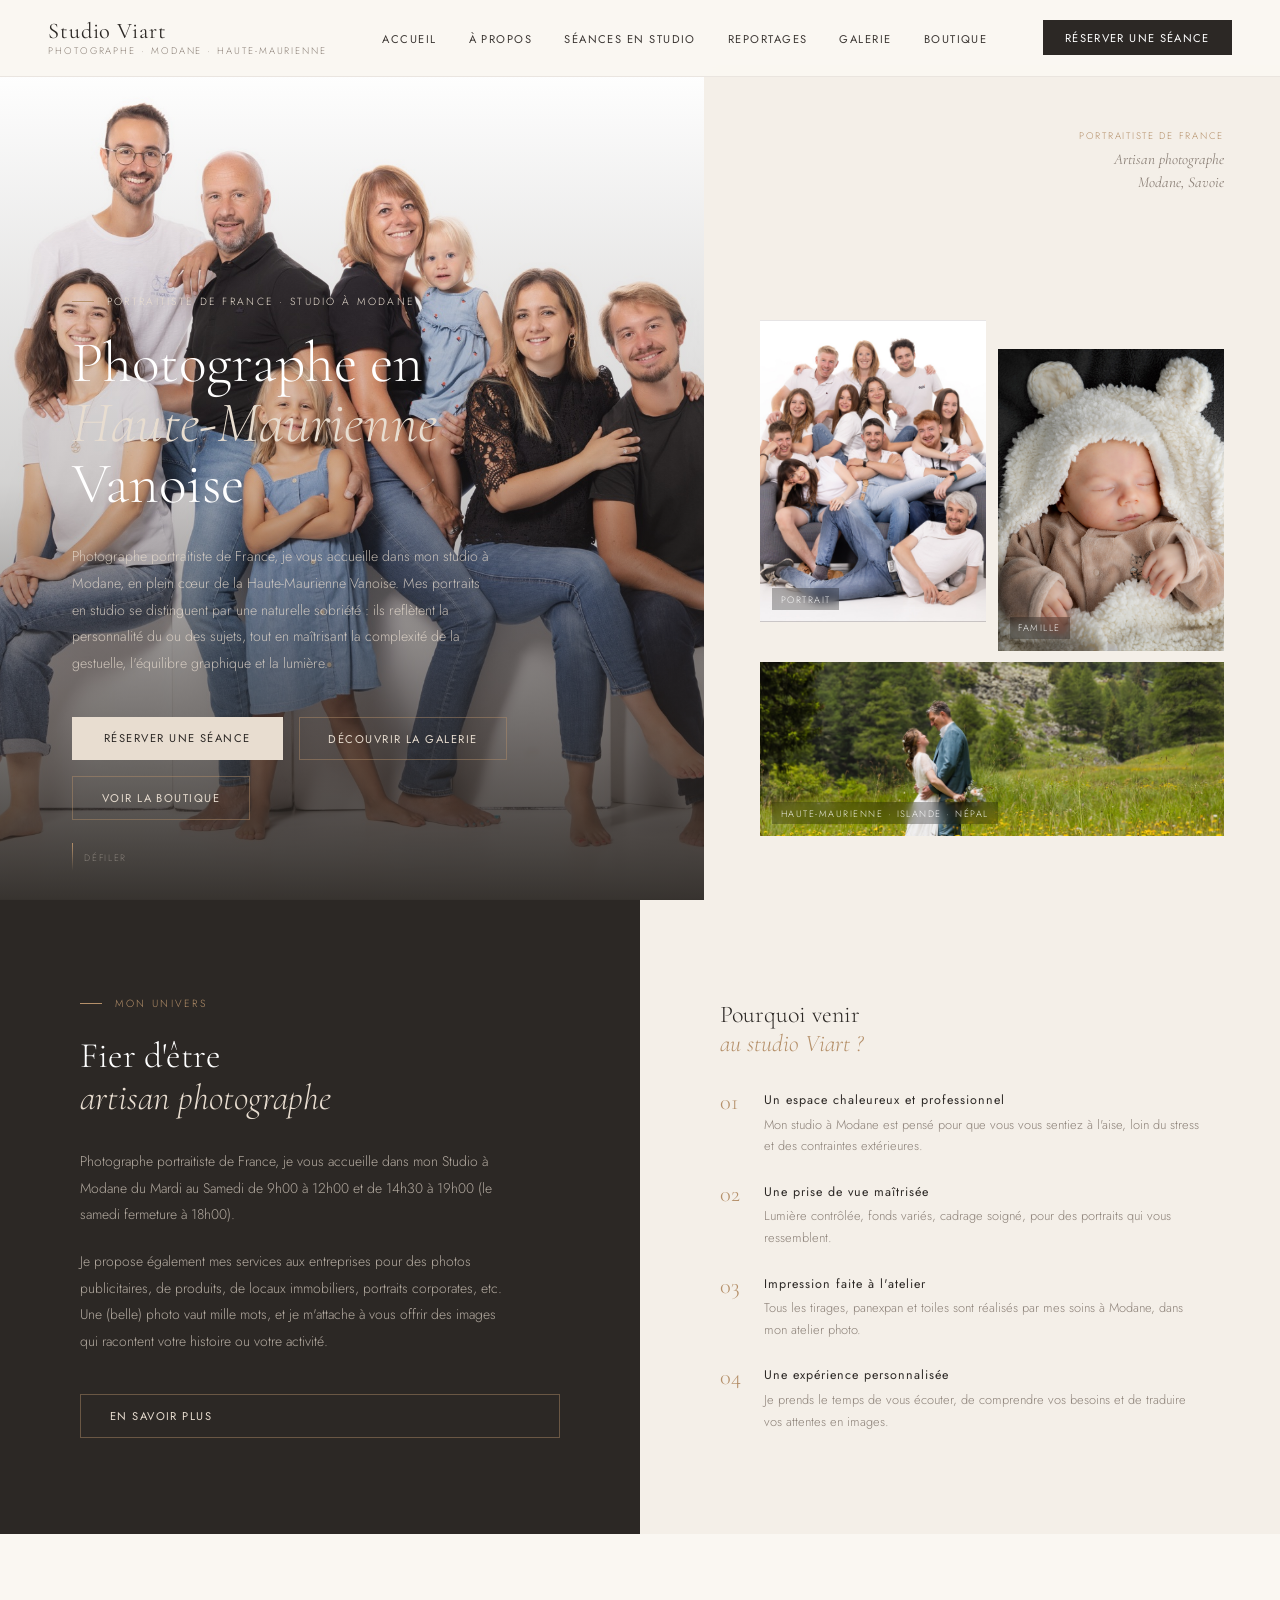
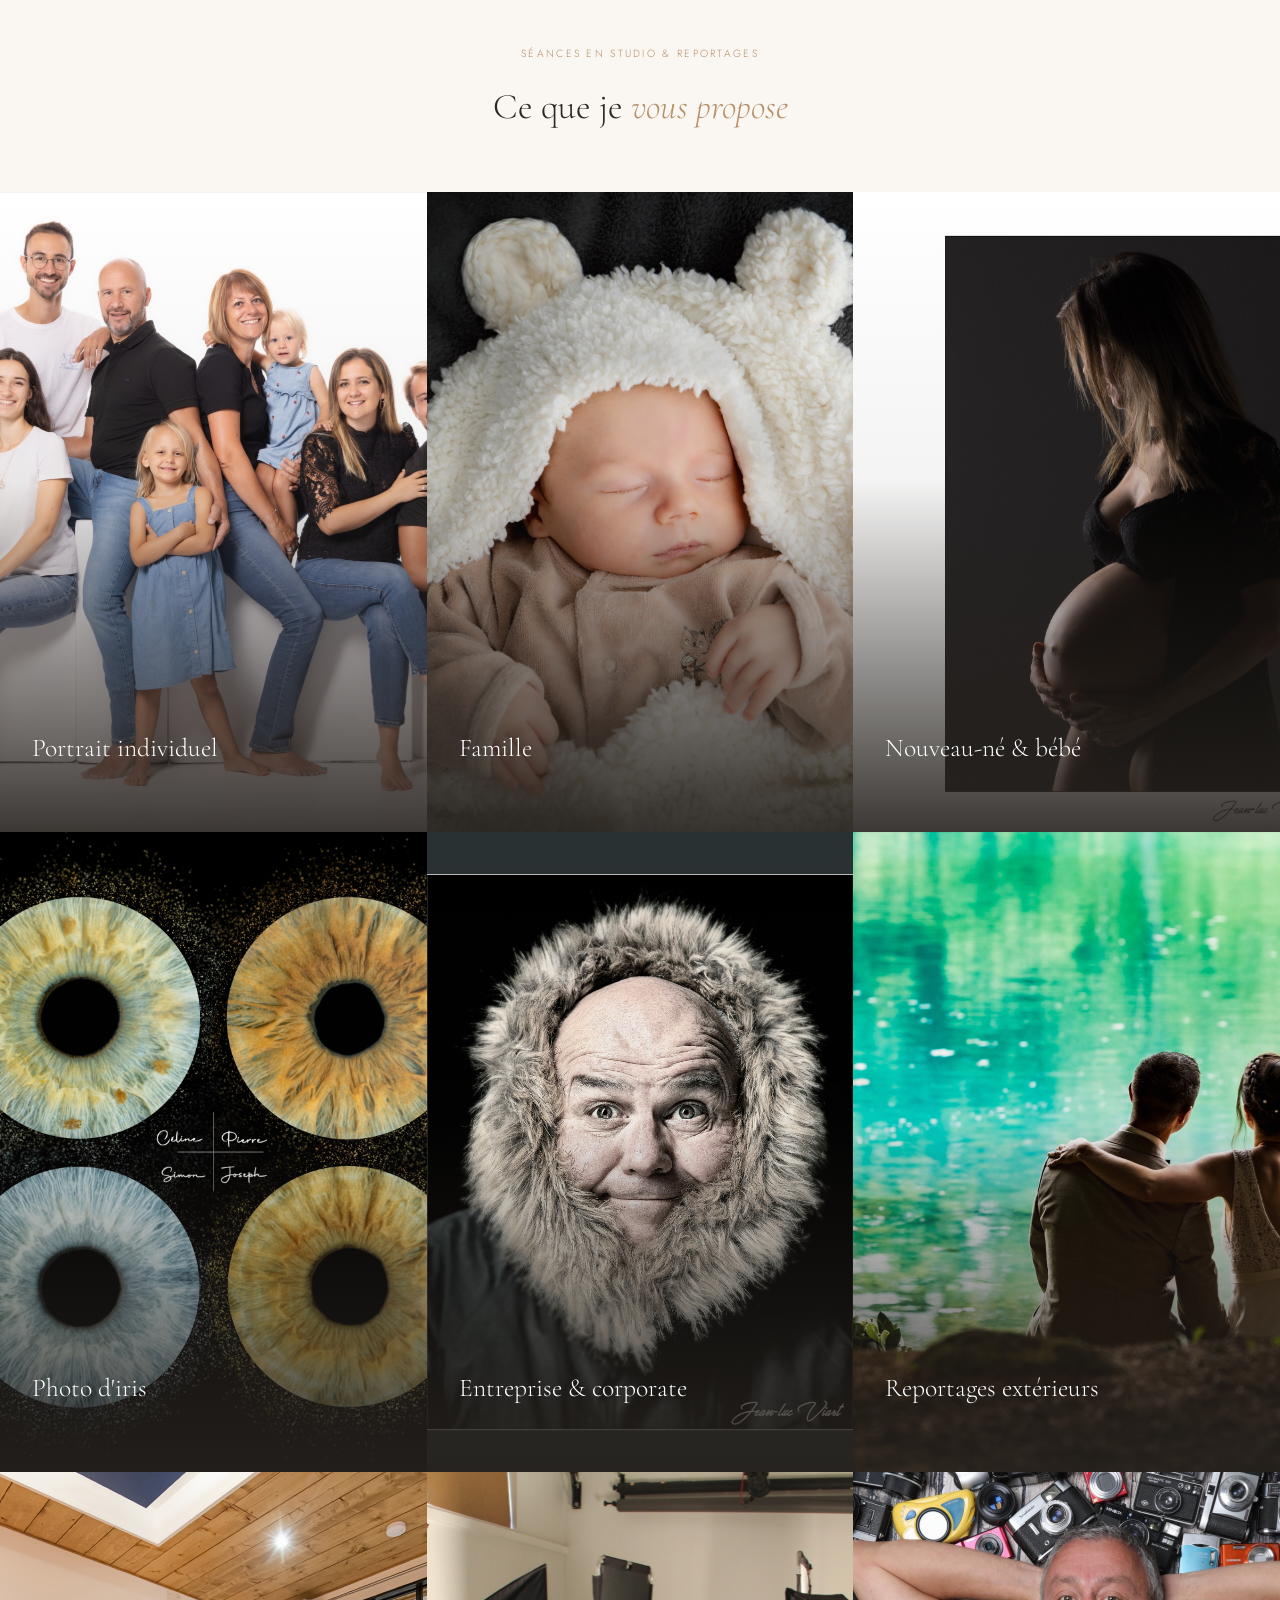
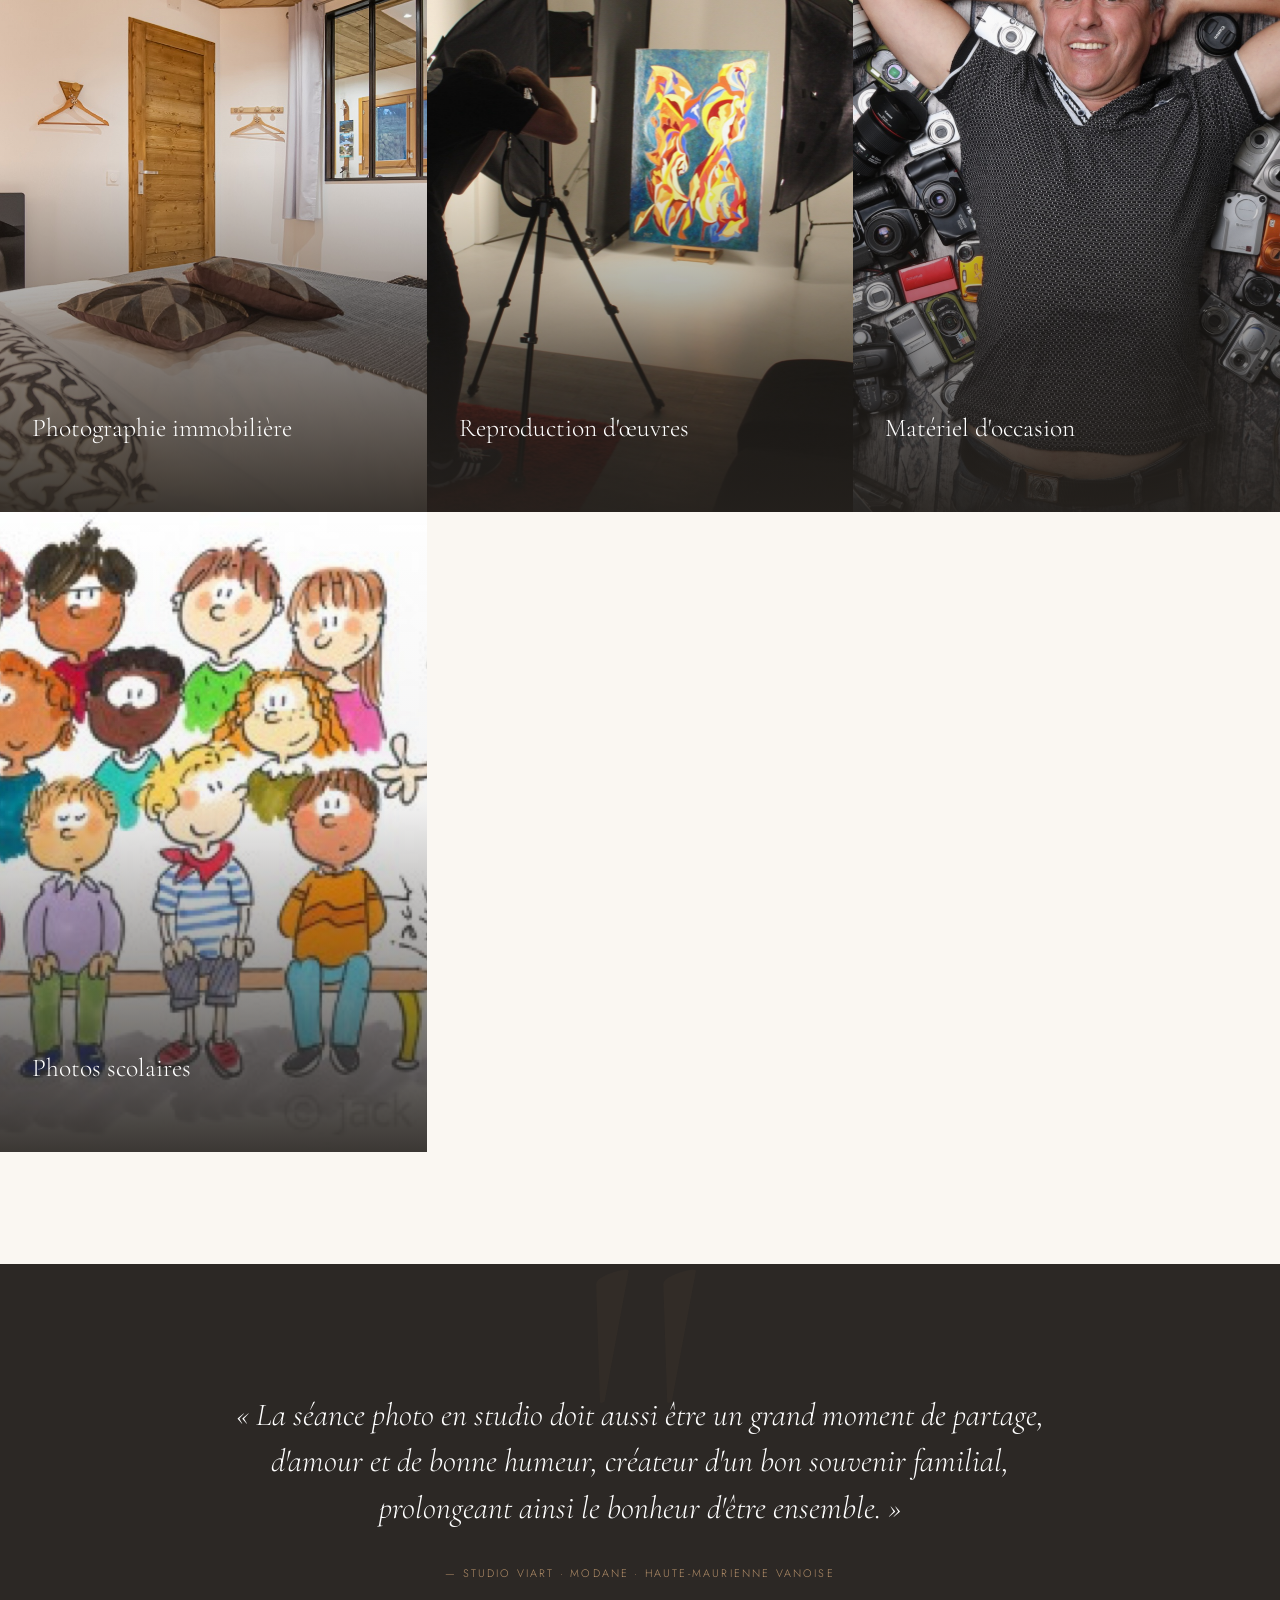
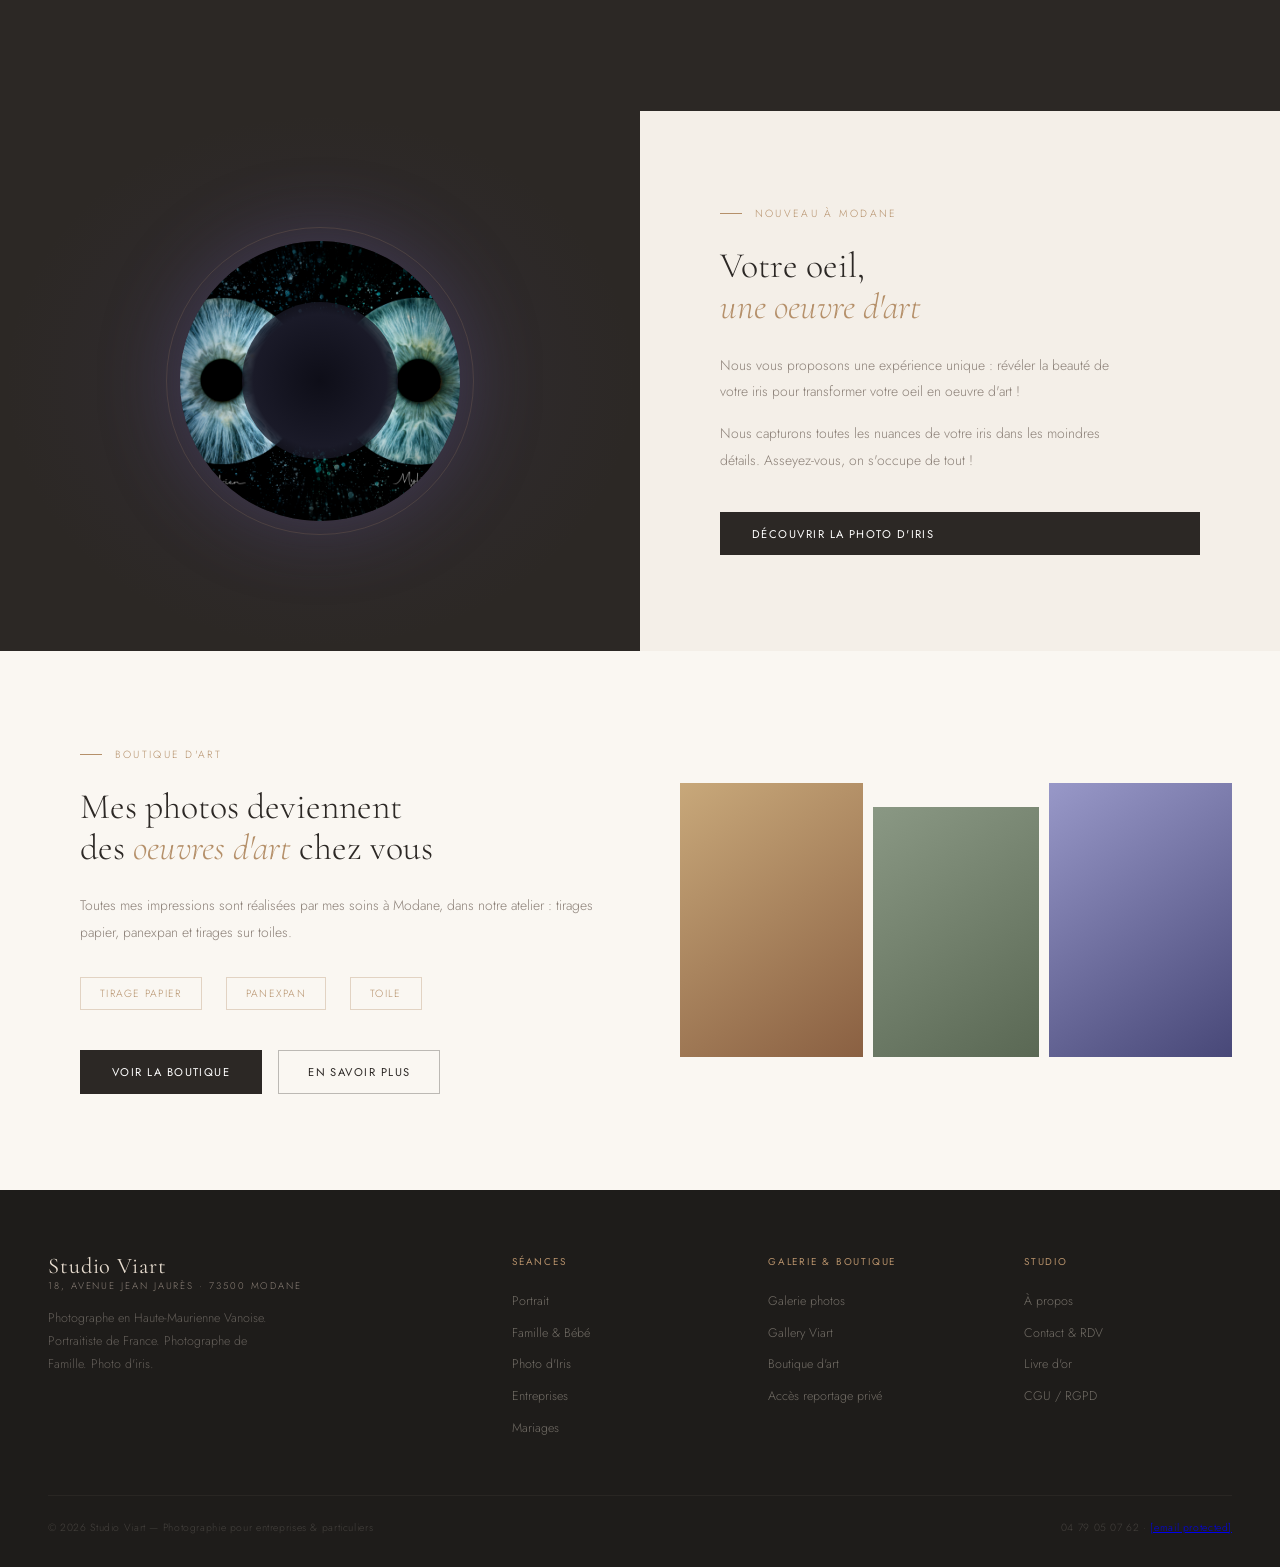
==== index.html @ 649b5f98 "remove files" ====
<!DOCTYPE html>
<html lang="fr">
<head>
<meta charset="UTF-8">
<meta name="viewport" content="width=device-width, initial-scale=1.0">
<title>Studio Viart — Photographe Portraitiste · Modane</title>
<link rel="preconnect" href="https://fonts.googleapis.com">
<link href="https://fonts.googleapis.com/css2?family=Cormorant+Garamond:ital,wght@0,300;0,400;0,500;1,300;1,400&family=Jost:wght@300;400;500&display=swap" rel="stylesheet">
<style>
*, *::before, *::after { box-sizing: border-box; margin: 0; padding: 0; }

:root {
  --sand: #E8DDD0;
  --sand-light: #F4EFE8;
  --charcoal: #2C2825;
  --charcoal-soft: #3D3835;
  --stone: #8C8178;
  --cream: #FAF7F2;
  --accent: #B5906A;
  --accent-dark: #9A7855;
  --white: #FFFFFF;
  --serif: 'Cormorant Garamond', Georgia, serif;
  --sans: 'Jost', sans-serif;
}

html { scroll-behavior: smooth; }
body { font-family: var(--sans); background: var(--cream); color: var(--charcoal); overflow-x: hidden; }

/* ─── NAV ─── */
nav {
  position: fixed; top: 0; left: 0; right: 0; z-index: 200;
  display: flex; align-items: center; justify-content: space-between;
  padding: 1.2rem 3rem;
  background: rgba(250,247,242,0.95);
  backdrop-filter: blur(12px);
  border-bottom: 1px solid rgba(140,129,120,0.15);
  transition: box-shadow .3s;
}
.nav-logo {
  font-family: var(--serif); font-size: 1.4rem; font-weight: 400;
  letter-spacing: 0.04em; color: var(--charcoal); text-decoration: none; line-height: 1.1;
}
.nav-logo span {
  display: block; font-size: 0.6rem; font-family: var(--sans); font-weight: 300;
  letter-spacing: 0.2em; text-transform: uppercase; color: var(--stone); margin-top: 2px;
}
.nav-links { display: flex; gap: 2rem; list-style: none; }
.nav-links a {
  font-size: 0.7rem; font-weight: 400; letter-spacing: 0.13em; text-transform: uppercase;
  color: var(--charcoal-soft); text-decoration: none; position: relative; padding-bottom: 2px; transition: color .25s;
}
.nav-links a::after { content: ''; position: absolute; bottom: 0; left: 0; width: 0; height: 1px; background: var(--accent); transition: width .3s; }
.nav-links a:hover { color: var(--accent); }
.nav-links a:hover::after { width: 100%; }
.nav-links a.active { color: var(--accent); }
.nav-links a.active::after { width: 100%; }
.nav-cta {
  font-size: 0.7rem; font-weight: 400; letter-spacing: 0.12em; text-transform: uppercase;
  color: var(--white); background: var(--charcoal); border: none; padding: 0.6rem 1.4rem;
  text-decoration: none; transition: background .25s; cursor: pointer;
}
.nav-cta:hover { background: var(--accent-dark); }

/* ─── PAGE SYSTEM ─── */
.page { display: none; padding-top: 65px; min-height: 100vh; }
.page.active { display: block; }

/* ─── SHARED ATOMS ─── */
.eyebrow {
  font-size: 0.65rem; font-weight: 300; letter-spacing: 0.22em; text-transform: uppercase;
  color: var(--accent); display: flex; align-items: center; gap: 0.8rem; margin-bottom: 1.5rem;
}
.eyebrow::before { content: ''; display: inline-block; width: 22px; height: 1px; background: var(--accent); }
.eyebrow.center { justify-content: center; }
.eyebrow.center::before { display: none; }

.btn-sand {
  display: inline-block; font-size: 0.7rem; font-weight: 400; letter-spacing: 0.13em; text-transform: uppercase;
  color: var(--charcoal); background: var(--sand); text-decoration: none; padding: 0.85rem 2rem; transition: background .3s; cursor: pointer; border: none;
}
.btn-sand:hover { background: #d4c8b8; }
.btn-dark {
  display: inline-block; font-size: 0.7rem; font-weight: 400; letter-spacing: 0.13em; text-transform: uppercase;
  color: var(--white); background: var(--charcoal); text-decoration: none; padding: 0.85rem 2rem; transition: background .3s; cursor: pointer; border: none;
}
.btn-dark:hover { background: var(--accent-dark); }
.btn-outline {
  display: inline-block; font-size: 0.7rem; font-weight: 400; letter-spacing: 0.13em; text-transform: uppercase;
  color: var(--charcoal); border: 1px solid rgba(44,40,37,0.3); text-decoration: none; padding: 0.8rem 1.8rem; transition: all .3s; cursor: pointer; background: none;
}
.btn-outline:hover { background: var(--charcoal); color: var(--white); border-color: var(--charcoal); }
.btn-outline.light { color: var(--sand); border-color: rgba(181,144,106,0.45); }
.btn-outline.light:hover { background: var(--accent); color: var(--white); border-color: var(--accent); }

/* ─── ANIMATIONS ─── */
@keyframes fadeInUp { from { opacity: 0; transform: translateY(20px); } to { opacity: 1; transform: translateY(0); } }
@keyframes scrollPulse { 0%, 100% { opacity: 0.4; } 50% { opacity: 1; } }

/* ════════════════════════════════
   PAGE ACCUEIL
════════════════════════════════ */

/* Hero */
.hero {
  display: grid; grid-template-columns: 55% 45%;
  min-height: calc(100vh - 65px);
}
.hero-left {
  position: relative; overflow: hidden;
  background: var(--charcoal);
  display: flex; flex-direction: column; justify-content: flex-end; padding: 5rem 4.5rem;
}
.hero-bg {
  position: absolute; inset: 0;
  background: url('images/SITE INTERNET MATHIEU/Portraits/IMG_0021.jpg') center/cover no-repeat;
}
.hero-bg::after {
  content: ''; position: absolute; inset: 0;
  background: linear-gradient(to top, rgba(38,34,30,0.92) 0%, rgba(38,34,30,0.2) 50%, transparent 100%);
}
.hero-text { position: relative; z-index: 2; animation: fadeInUp .9s ease both; }
.hero-text .eyebrow { color: var(--sand); }
.hero-text .eyebrow::before { background: var(--accent); }
.hero-h1 {
  font-family: var(--serif); font-size: clamp(3rem, 4.5vw, 5.2rem);
  font-weight: 300; line-height: 1.05; color: var(--white); margin-bottom: 1.8rem;
  animation: fadeInUp .9s .12s ease both;
}
.hero-h1 em { font-style: italic; color: var(--sand); }
.hero-intro {
  font-size: 0.88rem; font-weight: 300; line-height: 1.9;
  color: rgba(232,221,208,0.78); max-width: 420px; margin-bottom: 2.5rem;
  animation: fadeInUp .9s .24s ease both;
}
.hero-ctas { display: flex; gap: 1rem; flex-wrap: wrap; animation: fadeInUp .9s .36s ease both; }

.hero-right {
  background: var(--sand-light);
  display: flex; flex-direction: column; padding: 4rem 3.5rem;
}
.hero-badge { align-self: flex-end; text-align: right; }
.hero-badge strong {
  display: block; font-family: var(--sans); font-size: 0.6rem; font-weight: 300;
  letter-spacing: 0.18em; text-transform: uppercase; color: var(--accent); margin-bottom: 4px;
}
.hero-badge span { font-family: var(--serif); font-style: italic; font-size: 0.95rem; color: var(--stone); }

.hero-grid { display: grid; grid-template-columns: 1fr 1fr; gap: 0.7rem; margin-top: auto; padding-top: 2.5rem; }
.hero-card {
  aspect-ratio: 3/4; position: relative; overflow: hidden;
  display: flex; align-items: flex-end; padding: 0.75rem;
}
.hero-card:nth-child(3) { grid-column: span 2; aspect-ratio: 16/6; }
.hero-card:nth-child(2) { margin-top: 1.8rem; }
.hc1 { background: url('images/SITE INTERNET MATHIEU/Portraits/IMG_0038.psd30x40.jpg') center/cover no-repeat; }
.hc2 { background: url('images/SITE INTERNET MATHIEU/Future Maman & Bébé/IMG_1431.jpg') center/cover no-repeat; }
.hc3 { background: url('images/SITE INTERNET MATHIEU/Mariage/IMG_0579.jpg') center/cover no-repeat; }
.hero-card-label {
  font-size: 0.58rem; font-weight: 300; letter-spacing: 0.16em; text-transform: uppercase;
  color: rgba(255,255,255,0.88); background: rgba(0,0,0,0.28); padding: 0.28rem 0.55rem; backdrop-filter: blur(4px);
}

.scroll-hint {
  position: absolute; bottom: 1.8rem; left: 4.5rem; z-index: 10;
  display: flex; align-items: center; gap: 0.7rem;
  font-size: 0.58rem; font-weight: 300; letter-spacing: 0.18em; text-transform: uppercase; color: rgba(232,221,208,0.4);
}
.scroll-line { width: 1px; height: 28px; background: linear-gradient(to bottom, var(--accent), transparent); animation: scrollPulse 2s ease-in-out infinite; }

/* Section À propos – accueil */
.home-about {
  display: grid; grid-template-columns: 1fr 1fr;
}
.home-about-left {
  background: var(--charcoal); padding: 6rem 5rem;
  display: flex; flex-direction: column; justify-content: center;
}
.home-about-left h2 {
  font-family: var(--serif); font-size: clamp(2rem, 2.8vw, 3.2rem);
  font-weight: 300; color: var(--white); line-height: 1.18; margin-bottom: 1.8rem;
}
.home-about-left h2 em { font-style: italic; color: var(--sand); }
.home-about-left p {
  font-size: 0.87rem; font-weight: 300; line-height: 1.9;
  color: rgba(232,221,208,0.72); margin-bottom: 1.3rem; max-width: 430px;
}
.home-about-left p:last-of-type { margin-bottom: 2.5rem; }

.home-about-right {
  background: var(--sand-light); padding: 6rem 5rem;
  display: flex; flex-direction: column; justify-content: center;
}
.home-about-right h3 {
  font-family: var(--serif); font-size: 1.5rem; font-weight: 300;
  color: var(--charcoal); margin-bottom: 2rem; line-height: 1.2;
}
.home-about-right h3 em { font-style: italic; color: var(--accent); }
.why-list { list-style: none; display: flex; flex-direction: column; gap: 1.6rem; }
.why-item { display: grid; grid-template-columns: 28px 1fr; gap: 1rem; align-items: start; }
.why-num {
  font-family: var(--serif); font-size: 1.4rem; font-weight: 300;
  color: var(--accent); line-height: 1;
}
.why-item-text h4 {
  font-size: 0.78rem; font-weight: 400; letter-spacing: 0.08em;
  color: var(--charcoal); margin-bottom: 0.3rem;
}
.why-item-text p {
  font-size: 0.8rem; font-weight: 300; line-height: 1.7; color: var(--stone);
}

/* Sections présentations séances (accueil) */
.home-seances { padding: 7rem 0; background: var(--cream); }
.home-seances-header { text-align: center; padding: 0 3rem; margin-bottom: 4rem; }
.home-seances-header h2 {
  font-family: var(--serif); font-size: clamp(2rem, 2.8vw, 3rem);
  font-weight: 300; color: var(--charcoal); margin-top: 0.8rem;
}
.home-seances-header h2 em { font-style: italic; color: var(--accent); }

.seances-grid { display: grid; grid-template-columns: repeat(3, 1fr); }
.seance-card {
  position: relative; overflow: hidden; aspect-ratio: 2/3;
  display: flex; flex-direction: column; justify-content: flex-end;
  padding: 2rem; text-decoration: none;
}
.seance-card::before {
  content: ''; position: absolute; inset: 0;
  background: linear-gradient(to top, rgba(38,34,30,0.9) 0%, rgba(38,34,30,0.05) 55%, transparent 100%);
  z-index: 1; transition: opacity .4s;
}
.seance-card:hover::before { opacity: 0.97; }
.seance-bg { position: absolute; inset: 0; transition: transform .6s ease; }
.seance-card:hover .seance-bg { transform: scale(1.05); }
.sb-portrait   { background: url('images/SITE INTERNET MATHIEU/Portraits/IMG_0021.jpg') center/cover no-repeat; }
.sb-famille    { background: url('images/SITE INTERNET MATHIEU/Future Maman & Bébé/IMG_1431.jpg') center/cover no-repeat; }
.sb-bebe       { background: url('images/SITE INTERNET MATHIEU/Future Maman & Bébé/4801.JPG') center/cover no-repeat; }
.sb-iris       { background: url('images/SITE INTERNET MATHIEU/Iris/montage 60x60.jpg') center/cover no-repeat; }
.sb-entreprise { background: url('images/SITE INTERNET MATHIEU/Corporate/daniel 1.jpg') center/cover no-repeat; }
.sb-ext        { background: url('images/SITE INTERNET MATHIEU/Mariage/IMG_0101.jpg') center/cover no-repeat; }

.seance-content { position: relative; z-index: 2; }
.seance-content h3 {
  font-family: var(--serif); font-size: 1.6rem; font-weight: 300;
  color: var(--white); line-height: 1.15; margin-bottom: 0.5rem;
}
.seance-content p {
  font-size: 0.78rem; font-weight: 300; line-height: 1.7;
  color: rgba(232,221,208,0.82); max-height: 0; overflow: hidden;
  transition: max-height .4s, opacity .4s; opacity: 0;
}
.seance-card:hover .seance-content p { max-height: 100px; opacity: 1; }
.seance-arrow {
  display: inline-flex; align-items: center; gap: 0.5rem; margin-top: 0.8rem;
  font-size: 0.63rem; font-weight: 300; letter-spacing: 0.14em; text-transform: uppercase;
  color: var(--sand); opacity: 0; transition: opacity .35s;
}
.seance-card:hover .seance-arrow { opacity: 1; }
.seance-arrow::after { content: '→'; }

/* Manifesto */
.manifesto {
  padding: 8rem 3rem; background: var(--charcoal);
  text-align: center; position: relative; overflow: hidden;
}
.manifesto::before {
  content: '"'; position: absolute; top: -5rem; left: 50%; transform: translateX(-50%);
  font-family: var(--serif); font-size: 30rem; font-weight: 300;
  color: rgba(181,144,106,0.045); line-height: 1; pointer-events: none;
}
.manifesto blockquote {
  font-family: var(--serif); font-size: clamp(1.5rem, 2.5vw, 2.6rem);
  font-weight: 300; font-style: italic; color: var(--white);
  max-width: 840px; margin: 0 auto 1.8rem; line-height: 1.45;
  position: relative; z-index: 1;
}
.manifesto cite {
  font-family: var(--sans); font-size: 0.68rem; font-weight: 300;
  letter-spacing: 0.2em; text-transform: uppercase; color: var(--accent); font-style: normal;
}

/* Iris spotlight */
.iris-spotlight { display: grid; grid-template-columns: 1fr 1fr; }
.iris-visual {
  background: var(--charcoal); display: flex; align-items: center; justify-content: center;
  padding: 5rem; min-height: 60vh; position: relative; overflow: hidden;
}
.iris-visual::before {
  content: ''; position: absolute; inset: 0;
  background: radial-gradient(ellipse at center, rgba(80,70,140,0.15) 0%, transparent 70%);
}
.iris-circle {
  width: 280px; height: 280px; border-radius: 50%;
  background: url('images/SITE INTERNET MATHIEU/Iris/montage 30x45.jpg') center/cover no-repeat;
  box-shadow: 0 0 80px rgba(90,80,140,0.45), inset 0 0 80px rgba(0,0,0,0.55);
  position: relative; flex-shrink: 0;
}
.iris-circle::before {
  content: ''; position: absolute; inset: 22%;
  background: radial-gradient(circle, #0E0E18 0%, #1A1A28 60%, transparent 100%);
  border-radius: 50%;
}
.iris-circle::after { content: ''; position: absolute; inset: -14px; border-radius: 50%; border: 1px solid rgba(181,144,106,0.18); }
.iris-text {
  padding: 5rem; background: var(--sand-light);
  display: flex; flex-direction: column; justify-content: center;
}
.iris-text h2 {
  font-family: var(--serif); font-size: clamp(2rem, 2.8vw, 3.2rem);
  font-weight: 300; color: var(--charcoal); line-height: 1.15; margin-bottom: 1.5rem;
}
.iris-text h2 em { font-style: italic; color: var(--accent); }
.iris-text p { font-size: 0.87rem; font-weight: 300; line-height: 1.9; color: var(--stone); margin-bottom: 1rem; max-width: 400px; }

/* Boutique teaser */
.boutique-teaser {
  padding: 6rem 5rem; background: var(--cream);
  display: grid; grid-template-columns: 1fr 1fr; gap: 5rem; align-items: center;
}
.boutique-teaser h2 {
  font-family: var(--serif); font-size: clamp(2rem, 2.8vw, 3rem);
  font-weight: 300; color: var(--charcoal); line-height: 1.15; margin-bottom: 1.5rem;
}
.boutique-teaser h2 em { font-style: italic; color: var(--accent); }
.boutique-teaser p { font-size: 0.87rem; font-weight: 300; line-height: 1.9; color: var(--stone); margin-bottom: 2rem; }
.boutique-formats { display: flex; gap: 1.5rem; margin-bottom: 2.5rem; }
.format-chip {
  padding: 0.5rem 1.2rem; border: 1px solid rgba(181,144,106,0.35);
  font-size: 0.65rem; font-weight: 300; letter-spacing: 0.12em; text-transform: uppercase; color: var(--accent);
}
.boutique-visual {
  display: grid; grid-template-columns: 1fr 1fr 1fr; gap: 0.6rem;
}
.bv-item { aspect-ratio: 2/3; border-radius: 0; }
.bv1 { background: linear-gradient(145deg, #C8A87A, #8A6042); }
.bv2 { background: linear-gradient(145deg, #8A9884, #5A6854); margin-top: 1.5rem; }
.bv3 { background: linear-gradient(145deg, #9898C8, #484878); }

/* ════════════════════════════════
   PAGE À PROPOS
════════════════════════════════ */
.about-hero {
  background: var(--charcoal); padding: 7rem 5rem;
  display: grid; grid-template-columns: 1fr 1fr; gap: 6rem; align-items: center;
  min-height: 55vh;
}
.about-hero h1 {
  font-family: var(--serif); font-size: clamp(2.5rem, 3.5vw, 4.5rem);
  font-weight: 300; color: var(--white); line-height: 1.1;
}
.about-hero h1 em { font-style: italic; color: var(--sand); }
.about-hero p { font-size: 0.87rem; font-weight: 300; line-height: 1.9; color: rgba(232,221,208,0.72); }
.about-hero p + p { margin-top: 1.2rem; }

.about-why { padding: 7rem 5rem; background: var(--sand-light); }
.about-why h2 {
  font-family: var(--serif); font-size: clamp(1.8rem, 2.5vw, 2.8rem);
  font-weight: 300; color: var(--charcoal); margin-bottom: 3.5rem; line-height: 1.15;
}
.about-why h2 em { font-style: italic; color: var(--accent); }
.why-grid { display: grid; grid-template-columns: repeat(2, 1fr); gap: 3rem; }
.why-card { padding: 2.5rem; background: var(--white); border-top: 2px solid var(--accent); }
.why-card h4 { font-size: 0.85rem; font-weight: 500; letter-spacing: 0.06em; color: var(--charcoal); margin-bottom: 0.8rem; }
.why-card p { font-size: 0.82rem; font-weight: 300; line-height: 1.8; color: var(--stone); }

/* ════════════════════════════════
   PAGE SÉANCES EN STUDIO
════════════════════════════════ */
.seances-hero {
  background: var(--charcoal); padding: 6rem 5rem;
  display: flex; flex-direction: column; justify-content: flex-end; min-height: 40vh;
  position: relative; overflow: hidden;
}
.seances-hero-bg {
  position: absolute; inset: 0;
  background: url('images/SITE INTERNET MATHIEU/Portraits/_MG_0077.psd 60x60.jpg') center/cover no-repeat;
}
.seances-hero-bg::after {
  content: ''; position: absolute; inset: 0;
  background: linear-gradient(to top, rgba(38,34,30,0.9) 0%, rgba(38,34,30,0.3) 60%, transparent 100%);
}
.seances-hero h1 {
  font-family: var(--serif); font-size: clamp(2.5rem, 3.5vw, 4rem);
  font-weight: 300; color: var(--white); line-height: 1.1; position: relative; z-index: 2;
}
.seances-hero h1 em { font-style: italic; color: var(--sand); }
.seances-hero p {
  font-size: 0.87rem; font-weight: 300; line-height: 1.9;
  color: rgba(232,221,208,0.72); max-width: 580px; margin-top: 1.2rem;
  position: relative; z-index: 2;
}

.seances-list { background: var(--cream); }
.seance-row {
  display: grid; grid-template-columns: 1fr 1fr;
  border-bottom: 1px solid rgba(140,129,120,0.15);
}
.seance-row:nth-child(even) { direction: rtl; }
.seance-row:nth-child(even) > * { direction: ltr; }
.seance-row-visual { position: relative; overflow: hidden; min-height: 420px; }
.seance-row-bg { position: absolute; inset: 0; transition: transform .7s ease; }
.seance-row:hover .seance-row-bg { transform: scale(1.03); }
.seance-row-text {
  padding: 4.5rem 5rem;
  display: flex; flex-direction: column; justify-content: center;
}
.seance-row-text h2 {
  font-family: var(--serif); font-size: clamp(1.8rem, 2.2vw, 2.6rem);
  font-weight: 300; color: var(--charcoal); line-height: 1.15; margin-bottom: 1.3rem;
}
.seance-row-text h2 em { font-style: italic; color: var(--accent); }
.seance-row-text p { font-size: 0.85rem; font-weight: 300; line-height: 1.9; color: var(--stone); margin-bottom: 1rem; }
.seance-details { margin: 1.5rem 0; }
.seance-detail {
  display: flex; align-items: flex-start; gap: 0.7rem;
  font-size: 0.8rem; font-weight: 300; line-height: 1.6; color: var(--charcoal-soft);
  padding: 0.6rem 0; border-bottom: 1px solid rgba(140,129,120,0.12);
}
.seance-detail:last-child { border-bottom: none; }
.seance-detail::before { content: '—'; color: var(--accent); font-family: var(--serif); flex-shrink: 0; margin-top: 1px; }

/* Expérience studio */
.experience-section { background: var(--charcoal); padding: 7rem 5rem; }
.experience-section h2 {
  font-family: var(--serif); font-size: clamp(1.8rem, 2.5vw, 2.8rem);
  font-weight: 300; color: var(--white); line-height: 1.15; margin-bottom: 3.5rem;
}
.experience-section h2 em { font-style: italic; color: var(--sand); }
.steps { display: grid; grid-template-columns: repeat(5, 1fr); gap: 2rem; }
.step { padding-top: 1.5rem; border-top: 1px solid rgba(181,144,106,0.3); }
.step-num {
  font-family: var(--serif); font-size: 2.5rem; font-weight: 300;
  color: var(--accent); line-height: 1; margin-bottom: 0.8rem;
}
.step p { font-size: 0.78rem; font-weight: 300; line-height: 1.75; color: rgba(232,221,208,0.65); }

/* Photos identité */
.identite-band {
  padding: 5rem; background: var(--sand-light);
  display: grid; grid-template-columns: 1fr 1fr; gap: 5rem; align-items: center;
}
.identite-band h2 {
  font-family: var(--serif); font-size: clamp(1.8rem, 2.2vw, 2.6rem);
  font-weight: 300; color: var(--charcoal); line-height: 1.15; margin-bottom: 1.3rem;
}
.identite-band h2 em { font-style: italic; color: var(--accent); }
.identite-band p { font-size: 0.85rem; font-weight: 300; line-height: 1.9; color: var(--stone); margin-bottom: 1.2rem; }
.id-tags { display: flex; gap: 0.7rem; flex-wrap: wrap; margin-top: 1.5rem; }
.id-tag {
  padding: 0.4rem 1rem; background: var(--charcoal);
  font-size: 0.62rem; font-weight: 300; letter-spacing: 0.12em; text-transform: uppercase; color: var(--sand);
}
.id-visual {
  display: grid; grid-template-columns: 1fr 1fr; gap: 0.5rem;
}
.id-photo { aspect-ratio: 3/4; background: url('images/SITE INTERNET MATHIEU/Identités/identité001.jpg') center/cover no-repeat; }
.id-photo:nth-child(2) { margin-top: 1.5rem; background: url('images/SITE INTERNET MATHIEU/Portraits/IMG_0021.jpg') center/cover no-repeat; }

/* ════════════════════════════════
   PAGE REPORTAGES
════════════════════════════════ */
.reportages-hero {
  background: var(--charcoal); padding: 6rem 5rem;
  min-height: 45vh; display: flex; flex-direction: column; justify-content: flex-end;
  position: relative; overflow: hidden;
}
.reportages-hero-bg {
  position: absolute; inset: 0;
  background: url('images/SITE INTERNET MATHIEU/Mariage/IMG_0609.jpg') center/cover no-repeat;
}
.reportages-hero-bg::after {
  content: ''; position: absolute; inset: 0;
  background: linear-gradient(to top, rgba(38,34,30,0.9) 0%, transparent 70%);
}
.reportages-hero h1 {
  font-family: var(--serif); font-size: clamp(2.5rem, 3.5vw, 4rem);
  font-weight: 300; color: var(--white); line-height: 1.1; position: relative; z-index: 2;
}
.reportages-hero h1 em { font-style: italic; color: var(--sand); }
.reportages-hero p {
  font-size: 0.87rem; font-weight: 300; line-height: 1.9;
  color: rgba(232,221,208,0.72); max-width: 580px; margin-top: 1.2rem;
  position: relative; z-index: 2;
}

.reportage-mariage {
  display: grid; grid-template-columns: 1fr 1fr;
}
.rm-text { padding: 5rem; background: var(--cream); display: flex; flex-direction: column; justify-content: center; }
.rm-text h2 {
  font-family: var(--serif); font-size: clamp(2rem, 2.5vw, 3rem);
  font-weight: 300; color: var(--charcoal); line-height: 1.15; margin-bottom: 1.5rem;
}
.rm-text h2 em { font-style: italic; color: var(--accent); }
.rm-text p { font-size: 0.85rem; font-weight: 300; line-height: 1.9; color: var(--stone); margin-bottom: 1rem; }
.rm-details { margin: 2rem 0; }
.rm-detail {
  display: flex; align-items: flex-start; gap: 0.7rem;
  font-size: 0.8rem; font-weight: 300; line-height: 1.6; color: var(--charcoal-soft);
  padding: 0.7rem 0; border-bottom: 1px solid rgba(140,129,120,0.15);
}
.rm-detail:last-child { border-bottom: none; }
.rm-detail::before { content: '—'; color: var(--accent); font-family: var(--serif); flex-shrink: 0; }
.rm-visual {
  min-height: 500px; position: relative; overflow: hidden;
  background: url('images/SITE INTERNET MATHIEU/Mariage/IMG_0624.jpg') center/cover no-repeat;
}

/* ════════════════════════════════
   PAGE GALERIE
════════════════════════════════ */
.galerie-hero {
  background: var(--charcoal); padding: 5rem;
  text-align: center; min-height: 35vh; display: flex; flex-direction: column; align-items: center; justify-content: center;
}
.galerie-hero h1 {
  font-family: var(--serif); font-size: clamp(2.5rem, 4vw, 5rem);
  font-weight: 300; color: var(--white); line-height: 1.1; margin-bottom: 1.2rem;
}
.galerie-hero h1 em { font-style: italic; color: var(--sand); }
.galerie-hero p { font-size: 0.87rem; font-weight: 300; line-height: 1.9; color: rgba(232,221,208,0.65); max-width: 600px; }

.galerie-tabs { background: var(--cream); padding: 0 3rem; border-bottom: 1px solid rgba(140,129,120,0.2); display: flex; gap: 0; flex-wrap: wrap; }
.gtab {
  font-size: 0.68rem; font-weight: 400; letter-spacing: 0.14em; text-transform: uppercase;
  color: var(--stone); padding: 1.3rem 1.8rem; border-bottom: 2px solid transparent;
  cursor: pointer; transition: all .25s; background: none; border-top: none; border-left: none; border-right: none;
}
.gtab:hover { color: var(--charcoal); }
.gtab.active { color: var(--accent); border-bottom-color: var(--accent); }

.galerie-content { padding: 4rem 5rem; background: var(--cream); }
.galerie-intro { margin-bottom: 3rem; }
.galerie-intro p { font-size: 0.87rem; font-weight: 300; line-height: 1.9; color: var(--stone); max-width: 700px; }
.galerie-masonry {
  columns: 3;
  column-gap: 8px;
  padding: 2rem 5rem;
}
@media (max-width: 900px) { .galerie-masonry { columns: 2; padding: 1rem; } }
@media (max-width: 560px) { .galerie-masonry { columns: 1; padding: 0.5rem; } }
.gm-item {
  break-inside: avoid;
  margin-bottom: 8px;
  overflow: hidden;
  position: relative;
  cursor: pointer;
  border-radius: 2px;
}
.gm-item img {
  width: 100%;
  height: auto;
  display: block;
  transition: transform .4s ease, opacity .3s;
  object-fit: contain;
}
.gm-item:hover img { transform: scale(1.02); opacity: 0.92; }
.gm1 { aspect-ratio: 3/4; background: url('images/SITE INTERNET MATHIEU/Portraits/IMG_0021.jpg') center/cover no-repeat; }
.gm2 { aspect-ratio: 1/1; background: url('images/SITE INTERNET MATHIEU/Portraits/IMG_0038.psd30x40.jpg') center/cover no-repeat; }
.gm3 { aspect-ratio: 4/5; background: url('images/SITE INTERNET MATHIEU/Portraits/_MG_0077.psd 60x60.jpg') center/cover no-repeat; }
.gm4 { aspect-ratio: 3/4; background: url('images/SITE INTERNET MATHIEU/Corporate/_MG_0222.psd v1.jpg') center/cover no-repeat; }
.gm5 { aspect-ratio: 1/1; background: url('images/SITE INTERNET MATHIEU/Corporate/daniel 1.jpg') center/cover no-repeat; }
.gm6 { aspect-ratio: 3/5; background: url('images/SITE INTERNET MATHIEU/Corporate/daniel 2.jpg') center/cover no-repeat; }
.gm7 { aspect-ratio: 4/3; background: url('images/SITE INTERNET MATHIEU/Corporate/daniel 3.jpg') center/cover no-repeat; }
.gm8 { aspect-ratio: 3/4; background: url('images/SITE INTERNET MATHIEU/Corporate/daniel 4.jpg') center/cover no-repeat; }
.gm9 { aspect-ratio: 1/1; background: url('images/SITE INTERNET MATHIEU/portrait JLV/portrait.jpg') center/cover no-repeat; }

.galerie-boutique-cta {
  padding: 5rem; background: var(--charcoal); text-align: center;
}
.galerie-boutique-cta h2 {
  font-family: var(--serif); font-size: clamp(1.8rem, 2.5vw, 2.8rem);
  font-weight: 300; color: var(--white); line-height: 1.15; margin-bottom: 1rem;
}
.galerie-boutique-cta h2 em { font-style: italic; color: var(--sand); }
.galerie-boutique-cta p { font-size: 0.87rem; font-weight: 300; line-height: 1.9; color: rgba(232,221,208,0.6); max-width: 500px; margin: 0 auto 2.5rem; }

/* ════════════════════════════════
   PAGE BOUTIQUE
════════════════════════════════ */
.boutique-hero {
  background: var(--charcoal); padding: 6rem 5rem;
  display: grid; grid-template-columns: 1fr 1fr; gap: 5rem; align-items: center;
  min-height: 50vh;
}
.boutique-hero h1 {
  font-family: var(--serif); font-size: clamp(2.5rem, 3.5vw, 4.5rem);
  font-weight: 300; color: var(--white); line-height: 1.1;
}
.boutique-hero h1 em { font-style: italic; color: var(--sand); }
.boutique-hero p { font-size: 0.87rem; font-weight: 300; line-height: 1.9; color: rgba(232,221,208,0.72); margin-top: 1.2rem; }
.boutique-hero-ctas { margin-top: 2.5rem; display: flex; gap: 1rem; }
.boutique-hero-visual { display: grid; grid-template-columns: 1fr 1fr; gap: 0.7rem; }
.bh1 { aspect-ratio: 3/4; background: url('images/SITE INTERNET MATHIEU/Reproduction tableaux/IMG_0944.JPG') center/cover no-repeat; }
.bh2 { aspect-ratio: 3/4; background: url('images/SITE INTERNET MATHIEU/Encadrements/_MG_0006.JPG') center/cover no-repeat; margin-top: 2rem; }

.boutique-formats-section { padding: 6rem 5rem; background: var(--sand-light); }
.boutique-formats-section h2 {
  font-family: var(--serif); font-size: clamp(1.8rem, 2.5vw, 2.8rem);
  font-weight: 300; color: var(--charcoal); line-height: 1.15; margin-bottom: 3rem;
}
.boutique-formats-section h2 em { font-style: italic; color: var(--accent); }
.formats-grid { display: grid; grid-template-columns: repeat(3, 1fr); gap: 2rem; }
.format-card { background: var(--white); padding: 3rem 2.5rem; border-top: 2px solid var(--accent); }
.format-card h3 { font-family: var(--serif); font-size: 1.5rem; font-weight: 300; color: var(--charcoal); margin-bottom: 0.8rem; }
.format-card p { font-size: 0.82rem; font-weight: 300; line-height: 1.8; color: var(--stone); }

.boutique-livraison { padding: 5rem; background: var(--charcoal); display: grid; grid-template-columns: 1fr 1fr; gap: 5rem; align-items: center; }
.boutique-livraison h2 { font-family: var(--serif); font-size: clamp(1.8rem, 2.2vw, 2.5rem); font-weight: 300; color: var(--white); line-height: 1.15; margin-bottom: 1.3rem; }
.boutique-livraison h2 em { font-style: italic; color: var(--sand); }
.boutique-livraison p { font-size: 0.85rem; font-weight: 300; line-height: 1.9; color: rgba(232,221,208,0.65); margin-bottom: 1rem; }

/* ════════════════════════════════
   PAGE CONTACT
════════════════════════════════ */
.contact-layout { display: grid; grid-template-columns: 1fr 1fr; min-height: calc(100vh - 65px); }
.contact-info {
  background: var(--charcoal); padding: 6rem 5rem;
  display: flex; flex-direction: column; justify-content: center;
}
.contact-info h1 { font-family: var(--serif); font-size: clamp(2.5rem, 3.5vw, 4rem); font-weight: 300; color: var(--white); line-height: 1.1; margin-bottom: 1.5rem; }
.contact-info h1 em { font-style: italic; color: var(--sand); }
.contact-info p { font-size: 0.87rem; font-weight: 300; line-height: 1.9; color: rgba(232,221,208,0.72); margin-bottom: 2rem; }
.contact-details { margin-bottom: 3rem; }
.contact-detail {
  display: flex; align-items: flex-start; gap: 1rem;
  padding: 1.2rem 0; border-bottom: 1px solid rgba(140,129,120,0.15);
}
.contact-detail:first-child { border-top: 1px solid rgba(140,129,120,0.15); }
.contact-detail-icon { width: 18px; height: 18px; color: var(--accent); flex-shrink: 0; margin-top: 1px; }
.contact-detail-text { font-size: 0.83rem; font-weight: 300; line-height: 1.8; color: rgba(232,221,208,0.72); }
.contact-detail-text strong { display: block; font-size: 0.65rem; font-weight: 400; letter-spacing: 0.14em; text-transform: uppercase; color: var(--accent); margin-bottom: 4px; }
.contact-detail-text a { color: rgba(232,221,208,0.72); text-decoration: none; }
.contact-detail-text a:hover { color: var(--sand); }

.contact-form-area { background: var(--sand-light); padding: 6rem 5rem; display: flex; flex-direction: column; justify-content: center; }
.contact-form-area h2 { font-family: var(--serif); font-size: 1.8rem; font-weight: 300; color: var(--charcoal); margin-bottom: 0.6rem; }
.contact-form-area h2 em { font-style: italic; color: var(--accent); }
.contact-form-area .form-intro { font-size: 0.82rem; font-weight: 300; line-height: 1.8; color: var(--stone); margin-bottom: 2rem; }

.form-group { margin-bottom: 1.5rem; }
.form-group label {
  display: block; font-size: 0.63rem; font-weight: 400; letter-spacing: 0.14em;
  text-transform: uppercase; color: var(--stone); margin-bottom: 0.5rem;
}
.form-group input, .form-group select, .form-group textarea {
  width: 100%; background: var(--white); border: 1px solid rgba(140,129,120,0.25);
  padding: 0.85rem 1rem; font-family: var(--sans); font-size: 0.85rem; font-weight: 300;
  color: var(--charcoal); outline: none; transition: border-color .25s; appearance: none;
}
.form-group input:focus, .form-group select:focus, .form-group textarea:focus {
  border-color: var(--accent);
}
.form-group textarea { resize: vertical; min-height: 110px; }
.form-row { display: grid; grid-template-columns: 1fr 1fr; gap: 1rem; }

.map-placeholder {
  width: 100%; height: 200px; background: var(--charcoal-soft);
  display: flex; align-items: center; justify-content: center;
  margin-top: 2rem; position: relative; overflow: hidden;
}
.map-placeholder::before {
  content: ''; position: absolute; inset: 0;
  background: radial-gradient(ellipse at center, rgba(181,144,106,0.12) 0%, transparent 70%);
}
.map-pin { text-align: center; position: relative; z-index: 1; }
.map-pin p { font-size: 0.75rem; font-weight: 300; color: rgba(232,221,208,0.5); margin-top: 0.5rem; letter-spacing: 0.08em; }

/* ════════════════════════════════
   FOOTER (toutes pages)
════════════════════════════════ */
footer {
  background: #1E1C1A;
  display: grid; grid-template-columns: 2fr 1fr 1fr 1fr;
  gap: 3rem; padding: 4rem 3rem 2rem;
}
.footer-brand .nav-logo { color: var(--sand); }
.footer-brand p { font-size: 0.78rem; font-weight: 300; line-height: 1.85; color: rgba(232,221,208,0.35); margin-top: 1rem; max-width: 240px; }
.footer-col h4 {
  font-size: 0.62rem; font-weight: 400; letter-spacing: 0.18em; text-transform: uppercase;
  color: var(--accent); margin-bottom: 1.2rem;
}
.footer-col ul { list-style: none; }
.footer-col ul li { margin-bottom: 0.55rem; }
.footer-col ul a { font-size: 0.78rem; font-weight: 300; color: rgba(232,221,208,0.42); text-decoration: none; transition: color .25s; }
.footer-col ul a:hover { color: var(--sand); }
.footer-bottom {
  grid-column: 1 / -1; padding-top: 1.5rem;
  border-top: 1px solid rgba(140,129,120,0.1);
  display: flex; justify-content: space-between; align-items: center;
}
.footer-bottom p { font-size: 0.65rem; font-weight: 300; color: rgba(232,221,208,0.2); letter-spacing: 0.06em; }

/* ─── RESPONSIVE ─── */
@media (max-width: 960px) {
  .hero, .home-about, .iris-spotlight, .boutique-teaser,
  .reportage-mariage, .boutique-hero, .boutique-livraison,
  .contact-layout, .about-hero, .identite-band { grid-template-columns: 1fr; }
  .seances-grid { grid-template-columns: 1fr 1fr; }
  .steps { grid-template-columns: repeat(2, 1fr); }
  .galerie-masonry { columns: 2; }
  footer { grid-template-columns: 1fr 1fr; }
  nav { padding: 1rem 1.5rem; }
  .nav-links { display: none; }
  .hero-left { min-height: 65vh; }
  .why-grid { grid-template-columns: 1fr; }
  .formats-grid { grid-template-columns: 1fr; }
}

/* ── Nouvelles catégories de séances ── */
.sb-immobilier  { background: url('images/SITE INTERNET MATHIEU/Immobilier/IMG_0068.jpg') center/cover no-repeat; }
.sb-encadrements{ background: url('images/SITE INTERNET MATHIEU/Encadrements/_MG_0006.JPG') center/cover no-repeat; }
.sb-reproduction{ background: url('images/SITE INTERNET MATHIEU/Reproduction tableaux/IMG_0944.JPG') center/cover no-repeat; }
.sb-occasions   { background: url('images/SITE INTERNET MATHIEU/Occasions/IMG_0027.JPG') center/cover no-repeat; }
.sb-scolaires   { background: url('images/SITE INTERNET MATHIEU/Scolaires/2015-11_affiche_photo_de_classe__2__m.jpg') center/cover no-repeat; }


/* ══ LIGHTBOX ══ */
#lightbox {
  display: none;
  position: fixed; inset: 0; z-index: 9999;
  background: rgba(20,18,16,0.96);
  align-items: center; justify-content: center;
}
#lightbox.lb-active {
  display: flex;
  animation: fadeIn .2s ease;
}
@keyframes fadeIn { from { opacity:0; } to { opacity:1; } }

#lb-wrap {
  max-width: 92vw; max-height: 92vh;
  display: flex; flex-direction: column; align-items: center; gap: .6rem;
}
#lb-img {
  max-width: 92vw; max-height: 86vh;
  object-fit: contain;
  box-shadow: 0 8px 60px rgba(0,0,0,.7);
  border-radius: 2px;
  animation: imgIn .25s ease;
}
@keyframes imgIn { from { opacity:0; transform:scale(.97); } to { opacity:1; transform:scale(1); } }

#lb-counter {
  font-family: var(--sans); font-size: .65rem; font-weight: 300;
  letter-spacing: .18em; text-transform: uppercase;
  color: rgba(232,221,208,.5); margin: 0;
}
#lb-close {
  position: fixed; top: 1.2rem; right: 1.5rem;
  background: none; border: none; color: rgba(232,221,208,.7);
  font-size: 1.6rem; cursor: pointer; z-index: 10000;
  line-height: 1; padding: .4rem; transition: color .2s;
}
#lb-close:hover { color: var(--accent); }
#lb-prev, #lb-next {
  position: fixed; top: 50%; transform: translateY(-50%);
  background: rgba(44,40,37,.55); border: 1px solid rgba(181,144,106,.25);
  color: rgba(232,221,208,.8); font-size: 1.4rem;
  cursor: pointer; z-index: 10000; padding: .9rem .8rem;
  transition: background .2s, color .2s; border-radius: 2px;
}
#lb-prev { left: 1rem; }
#lb-next { right: 1rem; }
#lb-prev:hover, #lb-next:hover { background: var(--accent); color: var(--white); }

</style>
</head>
<body>

<!-- ═══ NAV ═══ -->
<nav id="main-nav">
  <a href="#" class="nav-logo" onclick="showPage('accueil', this); return false;">
    Studio Viart
    <span>Photographe · Modane · Haute-Maurienne</span>
  </a>
  <ul class="nav-links">
    <li><a href="#" onclick="showPage('accueil',this);return false;">Accueil</a></li>
    <li><a href="#" onclick="showPage('apropos',this);return false;">À propos</a></li>
    <li><a href="#" onclick="showPage('seances',this);return false;">Séances en studio</a></li>
    <li><a href="#" onclick="showPage('reportages',this);return false;">Reportages</a></li>
    <li><a href="#" onclick="showPage('galerie',this);return false;">Galerie</a></li>
    <li><a href="#" onclick="showPage('boutique',this);return false;">Boutique</a></li>
  </ul>
  <a href="#" class="nav-cta" onclick="showPage('contact',this);return false;">Réserver une séance</a>
</nav>

<!-- ══════════════════════════════════
     PAGE : ACCUEIL
══════════════════════════════════ -->
<div class="page active" id="page-accueil">

  <!-- Hero -->
  <section class="hero" style="position:relative;">
    <div class="hero-left">
      <div class="hero-bg"></div>
      <div class="hero-text">
        <p class="eyebrow">Portraitiste de France · Studio à Modane</p>
        <h1 class="hero-h1">Photographe en<br><em>Haute-Maurienne</em><br>Vanoise</h1>
        <p class="hero-intro">
          Photographe portraitiste de France, je vous accueille dans mon studio à Modane, en plein cœur de la Haute-Maurienne Vanoise. Mes portraits en studio se distinguent par une naturelle sobriété : ils reflètent la personnalité du ou des sujets, tout en maîtrisant la complexité de la gestuelle, l'équilibre graphique et la lumière.
        </p>
        <div class="hero-ctas">
          <a href="#" class="btn-sand" onclick="showPage('seances');return false;">Réserver une séance</a>
          <a href="#" class="btn-outline light" onclick="showPage('galerie');return false;">Découvrir la galerie</a>
          <a href="https://gallery-viart.fr" target="_blank" class="btn-outline light">Voir la boutique</a>
        </div>
      </div>
      <div class="scroll-hint"><div class="scroll-line"></div>Défiler</div>
    </div>
    <div class="hero-right">
      <div class="hero-badge">
        <strong>Portraitiste de France</strong>
        <span>Artisan photographe<br>Modane, Savoie</span>
      </div>
      <div class="hero-grid">
        <div class="hero-card hc1"><span class="hero-card-label">Portrait</span></div>
        <div class="hero-card hc2"><span class="hero-card-label">Famille</span></div>
        <div class="hero-card hc3"><span class="hero-card-label">Haute-Maurienne · Islande · Népal</span></div>
      </div>
    </div>
  </section>

  <!-- À propos – accueil -->
  <section class="home-about">
    <div class="home-about-left">
      <span class="eyebrow">Mon univers</span>
      <h2>Fier d'être<br><em>artisan photographe</em></h2>
      <p>
        Photographe portraitiste de France, je vous accueille dans mon Studio à Modane du Mardi au Samedi de 9h00 à 12h00 et de 14h30 à 19h00 (le samedi fermeture à 18h00).
      </p>
      <p>
        Je propose également mes services aux entreprises pour des photos publicitaires, de produits, de locaux immobiliers, portraits corporates, etc. Une (belle) photo vaut mille mots, et je m'attache à vous offrir des images qui racontent votre histoire ou votre activité.
      </p>
      <a href="#" class="btn-outline light" onclick="showPage('apropos');return false;">En savoir plus</a>
    </div>
    <div class="home-about-right">
      <h3>Pourquoi venir<br><em>au studio Viart ?</em></h3>
      <ul class="why-list">
        <li class="why-item">
          <span class="why-num">01</span>
          <div class="why-item-text">
            <h4>Un espace chaleureux et professionnel</h4>
            <p>Mon studio à Modane est pensé pour que vous vous sentiez à l'aise, loin du stress et des contraintes extérieures.</p>
          </div>
        </li>
        <li class="why-item">
          <span class="why-num">02</span>
          <div class="why-item-text">
            <h4>Une prise de vue maîtrisée</h4>
            <p>Lumière contrôlée, fonds variés, cadrage soigné, pour des portraits qui vous ressemblent.</p>
          </div>
        </li>
        <li class="why-item">
          <span class="why-num">03</span>
          <div class="why-item-text">
            <h4>Impression faite à l'atelier</h4>
            <p>Tous les tirages, panexpan et toiles sont réalisés par mes soins à Modane, dans mon atelier photo.</p>
          </div>
        </li>
        <li class="why-item">
          <span class="why-num">04</span>
          <div class="why-item-text">
            <h4>Une expérience personnalisée</h4>
            <p>Je prends le temps de vous écouter, de comprendre vos besoins et de traduire vos attentes en images.</p>
          </div>
        </li>
      </ul>
    </div>
  </section>

  <!-- Séances en aperçu -->
  <section class="home-seances">
    <div class="home-seances-header">
      <span class="eyebrow center">Séances en studio &amp; reportages</span>
      <h2>Ce que je <em>vous propose</em></h2>
    </div>
    <div class="seances-grid">
      <a href="#" class="seance-card" onclick="showPage('seances');return false;">
        <div class="seance-bg sb-portrait"></div>
        <div class="seance-content">
          <h3>Portrait individuel</h3>
          <p>Lumière douce, sobriété graphique, pour un portrait qui dure dans le temps.</p>
          <span class="seance-arrow">Découvrir</span>
        </div>
      </a>
      <a href="#" class="seance-card" onclick="showPage('seances');return false;">
        <div class="seance-bg sb-famille"></div>
        <div class="seance-content">
          <h3>Famille</h3>
          <p>Grands-parents, enfants, bébés — un souvenir solide et chaleureux pour toute la famille.</p>
          <span class="seance-arrow">Découvrir</span>
        </div>
      </a>
      <a href="#" class="seance-card" onclick="showPage('seances');return false;">
        <div class="seance-bg sb-bebe"></div>
        <div class="seance-content">
          <h3>Nouveau-né &amp; bébé</h3>
          <p>Séance dans un environnement calme et sécurisé, pour des images douces et intimes.</p>
          <span class="seance-arrow">Découvrir</span>
        </div>
      </a>
      <a href="#" class="seance-card" onclick="showPage('seances');return false;">
        <div class="seance-bg sb-iris"></div>
        <div class="seance-content">
          <h3>Photo d'iris</h3>
          <p>Votre oeil une oeuvre d'art. L'iris de votre oeil, à la frontière de la science et de la beauté.</p>
          <span class="seance-arrow">Découvrir</span>
        </div>
      </a>
      <a href="#" class="seance-card" onclick="showPage('seances');return false;">
        <div class="seance-bg sb-entreprise"></div>
        <div class="seance-content">
          <h3>Entreprise &amp; corporate</h3>
          <p>Portraits professionnels, photos de produits, d'ateliers, de locaux et d'événements.</p>
          <span class="seance-arrow">Découvrir</span>
        </div>
      </a>
      <a href="#" class="seance-card" onclick="showPage('reportages');return false;">
        <div class="seance-bg sb-ext"></div>
        <div class="seance-content">
          <h3>Reportages extérieurs</h3>
          <p>Mariages, événements, associations — couverture complète de vos grands moments en Maurienne.</p>
          <span class="seance-arrow">Découvrir</span>
        </div>
      </a>
      <a href="#" class="seance-card" onclick="showPage('seances');return false;">
        <div class="seance-bg sb-immobilier"></div>
        <div class="seance-content">
          <h3>Photographie immobilière</h3>
          <p>Valorisez vos biens avec des photos lumineuses et soignées.</p>
          <span class="seance-arrow">Découvrir</span>
        </div>
      </a>
      <a href="#" class="seance-card" onclick="showPage('seances');return false;">
        <div class="seance-bg sb-reproduction"></div>
        <div class="seance-content">
          <h3>Reproduction d'œuvres</h3>
          <p>Reproductions fidèles de tableaux pour artistes et collectionneurs.</p>
          <span class="seance-arrow">Découvrir</span>
        </div>
      </a>
      <a href="#" class="seance-card" onclick="showPage('seances');return false;">
        <div class="seance-bg sb-occasions"></div>
        <div class="seance-content">
          <h3>Matériel d'occasion</h3>
          <p>Appareils argentiques, numériques, objectifs &amp; accessoires photo sélectionnés.</p>
          <span class="seance-arrow">Découvrir</span>
        </div>
      </a>
      <a href="#" class="seance-card" onclick="showPage('seances');return false;">
        <div class="seance-bg sb-scolaires"></div>
        <div class="seance-content">
          <h3>Photos scolaires</h3>
          <p>Portraits individuels et photos de classe pour écoles et collèges.</p>
          <span class="seance-arrow">Découvrir</span>
        </div>
      </a>
    </div>
  </section>

  <!-- Manifesto -->
  <section class="manifesto">
    <blockquote>« La séance photo en studio doit aussi être un grand moment de partage, d'amour et de bonne humeur, créateur d'un bon souvenir familial, prolongeant ainsi le bonheur d'être ensemble. »</blockquote>
    <cite>— Studio Viart · Modane · Haute-Maurienne Vanoise</cite>
  </section>

  <!-- Iris spotlight -->
  <section class="iris-spotlight">
    <div class="iris-visual">
      <div class="iris-circle"></div>
    </div>
    <div class="iris-text">
      <span class="eyebrow">Nouveau à Modane</span>
      <h2>Votre oeil,<br><em>une oeuvre d'art</em></h2>
      <p>Nous vous proposons une expérience unique : révéler la beauté de votre iris pour transformer votre oeil en oeuvre d'art !</p>
      <p>Nous capturons toutes les nuances de votre iris dans les moindres détails. Asseyez-vous, on s'occupe de tout !</p>
      <br>
      <a href="#" class="btn-dark" onclick="showPage('seances');return false;">Découvrir la photo d'iris</a>
    </div>
  </section>

  <!-- Boutique teaser -->
  <section class="boutique-teaser">
    <div>
      <span class="eyebrow">Boutique d'art</span>
      <h2>Mes photos deviennent<br>des <em>oeuvres d'art</em> chez vous</h2>
      <p>Toutes mes impressions sont réalisées par mes soins à Modane, dans notre atelier : tirages papier, panexpan et tirages sur toiles.</p>
      <div class="boutique-formats">
        <span class="format-chip">Tirage papier</span>
        <span class="format-chip">Panexpan</span>
        <span class="format-chip">Toile</span>
      </div>
      <div style="display:flex;gap:1rem;">
        <a href="https://gallery-viart.fr" target="_blank" class="btn-dark">Voir la boutique</a>
        <a href="#" class="btn-outline" onclick="showPage('boutique');return false;">En savoir plus</a>
      </div>
    </div>
    <div class="boutique-visual">
      <div class="bv-item bv1"></div>
      <div class="bv-item bv2"></div>
      <div class="bv-item bv3"></div>
    </div>
  </section>

  <footer>
    <div class="footer-brand">
      <a href="#" class="nav-logo" onclick="showPage('accueil');return false;">Studio Viart<span>18, avenue Jean Jaurès · 73500 Modane</span></a>
      <p>Photographe en Haute-Maurienne Vanoise. Portraitiste de France. Photographe de Famille. Photo d'iris.</p>
    </div>
    <div class="footer-col"><h4>Séances</h4><ul>
      <li><a href="#" onclick="showPage('seances');return false;">Portrait</a></li>
      <li><a href="#" onclick="showPage('seances');return false;">Famille &amp; Bébé</a></li>
      <li><a href="#" onclick="showPage('seances');return false;">Photo d'Iris</a></li>
      <li><a href="#" onclick="showPage('seances');return false;">Entreprises</a></li>
      <li><a href="#" onclick="showPage('reportages');return false;">Mariages</a></li>
    </ul></div>
    <div class="footer-col"><h4>Galerie &amp; boutique</h4><ul>
      <li><a href="#" onclick="showPage('galerie');return false;">Galerie photos</a></li>
      <li><a href="https://gallery-viart.fr" target="_blank">Gallery Viart</a></li>
      <li><a href="#" onclick="showPage('boutique');return false;">Boutique d'art</a></li>
      <li><a href="#" onclick="showPage('seances');return false;">Accès reportage privé</a></li>
    </ul></div>
    <div class="footer-col"><h4>Studio</h4><ul>
      <li><a href="#" onclick="showPage('apropos');return false;">À propos</a></li>
      <li><a href="#" onclick="showPage('contact');return false;">Contact &amp; RDV</a></li>
      <li><a href="#">Livre d'or</a></li>
      <li><a href="#">CGU / RGPD</a></li>
    </ul></div>
    <div class="footer-bottom">
      <p>© 2026 Studio Viart — Photographie pour entreprises &amp; particuliers</p>
      <p>04 79 05 07 62 · <a href="/cdn-cgi/l/email-protection" class="__cf_email__" data-cfemail="36454243525f59405f57444276515b575f5a1855595b">[email&#160;protected]</a></p>
    </div>
  </footer>
</div>

<!-- ══════════════════════════════════
     PAGE : À PROPOS
══════════════════════════════════ -->
<div class="page" id="page-apropos">
  <section class="about-hero">
    <div>
      <span class="eyebrow">Mon univers</span>
      <h1>Photographe<br><em>portraitiste<br>de France</em></h1>
    </div>
    <div>
      <p>Photographe portraitiste de France, je vous accueille dans mon Studio à Modane du Mardi au Samedi de 9h00 à 12h00 et de 14h30 à 19h00 (le samedi fermeture à 18h00). Mes portraits en studio se distinguent par une naturelle sobriété, reflétant la personnalité du ou des sujets, tout en maîtrisant la complexité de la gestuelle, l'équilibre graphique et la lumière.</p>
      <p style="margin-top:1.2rem;">Je propose également mes services aux entreprises pour des photos publicitaires, de produits, de locaux immobiliers, portraits corporates, etc. Une (belle) photo vaut mille mots, et je m'attache à vous offrir des images qui racontent votre histoire ou votre activité.</p>
      <div style="margin-top:2.5rem;display:flex;gap:1rem;">
        <a href="#" class="btn-sand" onclick="showPage('contact');return false;">Prendre RDV</a>
        <a href="#" class="btn-outline light" onclick="showPage('seances');return false;">Voir les séances</a>
      </div>
    </div>
  </section>
  <section class="about-why">
    <span class="eyebrow">Le studio</span>
    <h2>Pourquoi venir<br><em>au Studio Viart ?</em></h2>
    <div class="why-grid">
      <div class="why-card">
        <h4>Un espace chaleureux et professionnel</h4>
        <p>Mon studio à Modane est pensé pour que vous vous sentiez à l'aise, loin du stress et des contraintes extérieures.</p>
      </div>
      <div class="why-card">
        <h4>Une prise de vue maîtrisée</h4>
        <p>Lumière contrôlée, fonds variés, cadrage soigné, pour des portraits qui vous ressemblent et mettent en valeur votre personnalité.</p>
      </div>
      <div class="why-card">
        <h4>Impression faite à l'atelier</h4>
        <p>Tous les tirages, panexpan et toiles sont réalisés par mes soins à Modane, dans mon atelier photo.</p>
      </div>
      <div class="why-card">
        <h4>Une expérience personnalisée</h4>
        <p>Je prends le temps de vous écouter, de comprendre vos besoins et de traduire vos attentes en images.</p>
      </div>
    </div>
    <div style="margin-top:3rem;text-align:center;">
      <a href="#" class="btn-dark" onclick="showPage('contact');return false;">Réserver une séance</a>
    </div>
  </section>
  <footer>
    <div class="footer-brand"><a href="#" class="nav-logo" onclick="showPage('accueil');return false;">Studio Viart<span>18, avenue Jean Jaurès · 73500 Modane</span></a><p>Photographe en Haute-Maurienne Vanoise. Portraitiste de France. Photo d'iris.</p></div>
    <div class="footer-col"><h4>Navigation</h4><ul><li><a href="#" onclick="showPage('seances');return false;">Séances en studio</a></li><li><a href="#" onclick="showPage('reportages');return false;">Reportages</a></li><li><a href="#" onclick="showPage('galerie');return false;">Galerie</a></li><li><a href="#" onclick="showPage('boutique');return false;">Boutique</a></li><li><a href="#" onclick="showPage('contact');return false;">Contact</a></li></ul></div>
    <div class="footer-col"><h4>Contact</h4><ul><li><a href="tel:0479050762">04 79 05 07 62</a></li><li><a href="/cdn-cgi/l/email-protection#7f0c0b0a1b161009161e0d0b3f18121e1613511c1012"><span class="__cf_email__" data-cfemail="b7c4c3c2d3ded8c1ded6c5c3f7d0dad6dedb99d4d8da">[email&#160;protected]</span></a></li></ul></div>
    <div class="footer-col"><h4>Horaires</h4><ul><li><a href="#">Mar–Ven 9h–12h / 14h30–19h</a></li><li><a href="#">Samedi 9h–12h / 14h30–18h</a></li></ul></div>
    <div class="footer-bottom"><p>© 2026 Studio Viart</p><p>04 79 05 07 62 · <a href="/cdn-cgi/l/email-protection" class="__cf_email__" data-cfemail="4d3e39382924223b242c3f390d2a202c2421632e2220">[email&#160;protected]</a></p></div>
  </footer>
</div>

<!-- ══════════════════════════════════
     PAGE : SÉANCES EN STUDIO
══════════════════════════════════ -->
<div class="page" id="page-seances">
  <section class="seances-hero">
    <div class="seances-hero-bg"></div>
    <h1 style="position:relative;z-index:2;">Séances en studio<br><em>Portraits, famille, entreprise, immobilier, matériel &amp; plus</em></h1>
    <p style="position:relative;z-index:2;font-size:.87rem;font-weight:300;line-height:1.9;color:rgba(232,221,208,.72);max-width:580px;margin-top:1.2rem;">Dans mon studio à Modane, je vous propose différents types de séances pour mettre en valeur votre image au quotidien, en famille ou en entreprise. Chaque séance est une expérience personnalisée : nous échangeons avant la prise de vue pour choisir le style, la tenue et le cadre qui vous correspondent le mieux.</p>
  </section>

  <div class="seances-list">

    <!-- Portrait individuel -->
    <div class="seance-row">
      <div class="seance-row-visual"><div class="seance-row-bg sb-portrait"></div></div>
      <div class="seance-row-text">
        <span class="eyebrow">Séance individuelle</span>
        <h2>Portrait<br><em>individuel</em></h2>
        <p>Le portrait individuel met en lumière votre personnalité, dans un environnement sobre et sobrement éclairé. Idéal pour un portrait professionnel, une photo d'identité agréée, ou un portrait personnel qui dure dans le temps.</p>
        <div class="seance-details">
          <div class="seance-detail">Tenue simple et épurée pour mettre en valeur votre visage.</div>
          <div class="seance-detail">Lumière douce et naturelle, sans artifice.</div>
          <div class="seance-detail">Sélection de quelques images retouchées, livrées en format numérique et/ou tirage.</div>
        </div>
        <a href="#" class="btn-dark" onclick="showPage('contact');return false;">Réserver</a>
      </div>
    </div>

    <!-- Couple -->
    <div class="seance-row">
      <div class="seance-row-visual"><div class="seance-row-bg" style="background: url('images/SITE INTERNET MATHIEU/Mariage/IMG_0186.jpg') center/cover no-repeat;"></div></div>
      <div class="seance-row-text">
        <span class="eyebrow">Séance à deux</span>
        <h2>Couple &amp;<br><em>engagement</em></h2>
        <p>La séance couple ou engagement capture votre complicité, vos regards et vos gestes naturels. Petite série de photos tendres et sincères, pour immortaliser votre histoire avant le mariage ou simplement pour vous.</p>
        <div class="seance-details">
          <div class="seance-detail">Ambiance chaleureuse et guidée.</div>
          <div class="seance-detail">Légère mise en scène pour sublimer vos émotions.</div>
          <div class="seance-detail">Retouches fines pour un rendu lumineux mais naturel.</div>
        </div>
        <a href="#" class="btn-dark" onclick="showPage('contact');return false;">Réserver</a>
      </div>
    </div>

    <!-- Famille -->
    <div class="seance-row">
      <div class="seance-row-visual"><div class="seance-row-bg sb-famille"></div></div>
      <div class="seance-row-text">
        <span class="eyebrow">Grandes familles</span>
        <h2>Famille</h2>
        <p>La séance en famille réunit tous les membres, grands-parents, enfants, bébés, pour un souvenir solide et chaleureux.</p>
        <div class="seance-details">
          <div class="seance-detail">Mise en scène naturelle, avec des poses fluides et des rires authentiques.</div>
          <div class="seance-detail">Possibilité de plusieurs fonds ou décors pour varier les ambiances.</div>
          <div class="seance-detail">Galerie en ligne pour choisir les photos que vous préférez.</div>
        </div>
        <a href="#" class="btn-dark" onclick="showPage('contact');return false;">Réserver</a>
      </div>
    </div>

    <!-- Bébé -->
    <div class="seance-row">
      <div class="seance-row-visual"><div class="seance-row-bg sb-bebe"></div></div>
      <div class="seance-row-text">
        <span class="eyebrow">Premiers instants</span>
        <h2>Nouveau-né<br><em>&amp; bébé</em></h2>
        <p>La séance nouveau-né ou bébé se déroule dans un environnement calme et sécurisé, pour des images douces et intimes.</p>
        <div class="seance-details">
          <div class="seance-detail">Tenue simple, couvertures douces, accessoires discrets.</div>
          <div class="seance-detail">Séances très courtes, adaptées au rythme du bébé.</div>
          <div class="seance-detail">Retouches naturelles pour sublimer les détails sans artifice.</div>
        </div>
        <a href="#" class="btn-dark" onclick="showPage('contact');return false;">Réserver</a>
      </div>
    </div>

    <!-- Entreprise -->
    <div class="seance-row">
      <div class="seance-row-visual"><div class="seance-row-bg sb-entreprise"></div></div>
      <div class="seance-row-text">
        <span class="eyebrow">Professionnels</span>
        <h2>Entreprise &amp;<br><em>portrait pro</em></h2>
        <p>Pour les entreprises, j'assure des portraits professionnels, des photos de produits, d'ateliers, de locaux et d'événements.</p>
        <div class="seance-details">
          <div class="seance-detail">Portraits corporates sobres et élégants pour vos sites et supports de communication.</div>
          <div class="seance-detail">Photos sur site ou en studio, selon vos besoins.</div>
          <div class="seance-detail">Livraison de la galerie en ligne avec sélection conseillée.</div>
        </div>
        <a href="#" class="btn-dark" onclick="showPage('contact');return false;">Demander un devis</a>
      </div>
    </div>

    <!-- Iris -->
    <div class="seance-row">
      <div class="seance-row-visual"><div class="seance-row-bg sb-iris"></div></div>
      <div class="seance-row-text">
        <span class="eyebrow">Nouveau à Modane</span>
        <h2>Photo d'iris<br><em>« L'œil en œuvre d'art »</em></h2>
        <p>La photo d'iris est une expérience unique : l'iris de votre oeil devient une véritable oeuvre d'art, à la frontière de la science et de la beauté.</p>
        <div class="seance-details">
          <div class="seance-detail">Séance rapide, sans danger, avec un matériel adapté.</div>
          <div class="seance-detail">Travail de post-traitement pour transformer la structure de l'iris en motif graphique.</div>
          <div class="seance-detail">Tirage d'art (tirage papier, panexpan, toile) réalisé dans mon atelier à Modane.</div>
        </div>
        <a href="#" class="btn-dark" onclick="showPage('contact');return false;">Réserver</a>
      </div>
    </div>
  </div>

    <!-- Immobilier -->
    <div class="seance-row">
      <div class="seance-row-visual"><div class="seance-row-bg sb-immobilier"></div></div>
      <div class="seance-row-text">
        <span class="eyebrow">Biens &amp; locaux</span>
        <h2>Photographie<br><em>immobilière</em></h2>
        <p>Valorisez vos biens immobiliers avec des photos soignées et lumineuses. Je réalise des reportages d'appartements, maisons, locaux commerciaux et résidences en Haute-Maurienne.</p>
        <div class="seance-details">
          <div class="seance-detail">Éclairage maîtrisé pour chaque pièce, intérieur et extérieur.</div>
          <div class="seance-detail">Photos grand angle pour mettre en valeur les volumes.</div>
          <div class="seance-detail">Livraison rapide en format numérique haute résolution.</div>
        </div>
        <a href="#" class="btn-dark" onclick="showPage('contact');return false;">Demander un devis</a>
      </div>
    </div>

    <!-- Encadrements & Tirages -->
    <div class="seance-row">
      <div class="seance-row-visual"><div class="seance-row-bg sb-encadrements"></div></div>
      <div class="seance-row-text">
        <span class="eyebrow">Atelier à Modane</span>
        <h2>Encadrements<br><em>&amp; tirages d'art</em></h2>
        <p>Tous mes tirages sont réalisés dans mon atelier à Modane. Papier photo professionnel, panexpan, toile sur châssis — chaque support est choisi pour sublimer votre image.</p>
        <div class="seance-details">
          <div class="seance-detail">Tirage papier mat ou brillant, en tous formats.</div>
          <div class="seance-detail">Panexpan prêt à poser, moderne et sans cadre.</div>
          <div class="seance-detail">Toile sur châssis bois pour un rendu chaleureux et artistique.</div>
        </div>
        <a href="#" class="btn-dark" onclick="showPage('boutique');return false;">Voir la boutique</a>
      </div>
    </div>

    <!-- Reproduction de tableaux -->
    <div class="seance-row">
      <div class="seance-row-visual"><div class="seance-row-bg sb-reproduction"></div></div>
      <div class="seance-row-text">
        <span class="eyebrow">Patrimoine artistique</span>
        <h2>Reproduction<br><em>d'œuvres d'art</em></h2>
        <p>Je réalise des reproductions photographiques fidèles de tableaux, sculptures et œuvres d'art. Un service précieux pour les artistes, galeries, collectionneurs et institutions culturelles.</p>
        <div class="seance-details">
          <div class="seance-detail">Fidélité des couleurs et des textures garantie.</div>
          <div class="seance-detail">Haute résolution pour impression grand format.</div>
          <div class="seance-detail">Fichiers numériques livrés pour archivage ou édition.</div>
        </div>
        <a href="#" class="btn-dark" onclick="showPage('contact');return false;">Me contacter</a>
      </div>
    </div>

    <!-- Matériel photo d'occasion -->
    <div class="seance-row">
      <div class="seance-row-visual"><div class="seance-row-bg sb-occasions"></div></div>
      <div class="seance-row-text">
        <span class="eyebrow">Vente &amp; dépôt-vente</span>
        <h2>Matériel photo<br><em>d'occasion</em></h2>
        <p>Je propose à la vente du matériel photographique d'occasion soigneusement sélectionné : appareils numériques et argentiques, objectifs, jumelles, accessoires et bien plus encore.</p>
        <div class="seance-details">
          <div class="seance-detail">Appareils numériques et argentiques en excellent état.</div>
          <div class="seance-detail">Objectifs, jumelles, trépieds et accessoires photo.</div>
          <div class="seance-detail">Matériel testé et contrôlé avant mise en vente — disponible en boutique à Modane.</div>
        </div>
        <a href="#" class="btn-dark" onclick="showPage('contact');return false;">Renseignements</a>
      </div>
    </div>

    <!-- Photographie scolaire -->
    <div class="seance-row">
      <div class="seance-row-visual"><div class="seance-row-bg sb-scolaires"></div></div>
      <div class="seance-row-text">
        <span class="eyebrow">Écoles &amp; établissements</span>
        <h2>Photographie<br><em>scolaire</em></h2>
        <p>Photos de classe individuelles et collectives pour les écoles, collèges et lycées de la Haute-Maurienne. Un service organisé, rapide et de qualité professionnelle.</p>
        <div class="seance-details">
          <div class="seance-detail">Organisation par classe sur une ou plusieurs journées.</div>
          <div class="seance-detail">Photos individuelles et photo de groupe.</div>
          <div class="seance-detail">Galeries en ligne sécurisées pour les familles.</div>
        </div>
        <a href="#" class="btn-dark" onclick="showPage('contact');return false;">Nous contacter</a>
      </div>
    </div>

  <!-- Expérience studio -->
  <section class="experience-section">
    <span class="eyebrow">Comment ça se passe ?</span>
    <h2>Votre expérience<br><em>au studio</em></h2>
    <div class="steps">
      <div class="step"><div class="step-num">01</div><p>Avant votre séance, nous échangeons pour définir vos attentes : type de portrait, style, tenues, nombre de personnes.</p></div>
      <div class="step"><div class="step-num">02</div><p>Le jour J, vous êtes accueilli(e) dans mon studio à Modane. Je vous conseille sur la tenue et les accessoires.</p></div>
      <div class="step"><div class="step-num">03</div><p>L'ambiance est chaleureuse et détendue. Je vous guide dans les poses pour que vous vous sentiez naturel(le).</p></div>
      <div class="step"><div class="step-num">04</div><p>Vous recevez une galerie en ligne pour choisir vos photos. Les images sélectionnées sont retouchées finement.</p></div>
      <div class="step"><div class="step-num">05</div><p>Livraison en format numérique et/ou en tirage selon votre choix — imprimé dans mon atelier à Modane.</p></div>
    </div>
  </section>

  <!-- Photos d'identité -->
  <section class="identite-band">
    <div>
      <span class="eyebrow">Agréé ANTS</span>
      <h2>Photos d'identité<br><em>officielles</em></h2>
      <p>Les photos d'identité agréées ANTS sont réalisées dans les règles strictes de la réglementation : lumière, contraste, fond, cadrage.</p>
      <p>Tout se fait dans mon studio à Modane, avec un matériel adapté, pour un résultat net, sérieux et conforme aux exigences administratives.</p>
      <div class="id-tags">
        <span class="id-tag">Carte d'identité</span>
        <span class="id-tag">Passeport</span>
        <span class="id-tag">VISA étrangers</span>
        <span class="id-tag">Photo Signature permis</span>
      </div>
    </div>
    <div class="id-visual">
      <div class="id-photo"></div>
      <div class="id-photo"></div>
    </div>
  </section>

  <footer>
    <div class="footer-brand"><a href="#" class="nav-logo" onclick="showPage('accueil');return false;">Studio Viart<span>18, avenue Jean Jaurès · 73500 Modane</span></a><p>Photographe en Haute-Maurienne Vanoise. Portraitiste de France. Photo d'iris.</p></div>
    <div class="footer-col"><h4>Navigation</h4><ul><li><a href="#" onclick="showPage('accueil');return false;">Accueil</a></li><li><a href="#" onclick="showPage('reportages');return false;">Reportages</a></li><li><a href="#" onclick="showPage('galerie');return false;">Galerie</a></li><li><a href="#" onclick="showPage('contact');return false;">Contact</a></li></ul></div>
    <div class="footer-col"><h4>Contact</h4><ul><li><a href="tel:0479050762">04 79 05 07 62</a></li><li><a href="/cdn-cgi/l/email-protection#1063646574797f667971626450777d71797c3e737f7d"><span class="__cf_email__" data-cfemail="94e7e0e1f0fdfbe2fdf5e6e0d4f3f9f5fdf8baf7fbf9">[email&#160;protected]</span></a></li></ul></div>
    <div class="footer-col"><h4>Horaires</h4><ul><li><a href="#">Mar–Ven 9h–12h / 14h30–19h</a></li><li><a href="#">Sam 9h–12h / 14h30–18h</a></li></ul></div>
    <div class="footer-bottom"><p>© 2026 Studio Viart</p><p>04 79 05 07 62 · <a href="/cdn-cgi/l/email-protection" class="__cf_email__" data-cfemail="c2b1b6b7a6abadb4aba3b0b682a5afa3abaeeca1adaf">[email&#160;protected]</a></p></div>
  </footer>
</div>

<!-- ══════════════════════════════════
     PAGE : REPORTAGES
══════════════════════════════════ -->
<div class="page" id="page-reportages">
  <section class="reportages-hero">
    <div class="reportages-hero-bg"></div>
    <h1>Reportages extérieurs<br><em>Mariages, événements &amp; associations</em></h1>
    <p>En plus des séances en studio, je réalise des reportages extérieurs pour immortaliser vos grands moments : mariages, événements familiaux, fêtes, associations, etc.</p>
  </section>

  <section class="reportage-mariage">
    <div class="rm-text">
      <span class="eyebrow">Formule mariage</span>
      <h2>Votre mariage<br><em>immortalisé</em></h2>
      <p>Je réalise tout reportage en extérieur que ce soit pour un mariage, fête ou événement particulier sur toute la Maurienne.</p>
      <div class="rm-details">
        <div class="rm-detail">Couverture complète de la journée (préparation, cérémonie, photos de couple, soirée).</div>
        <div class="rm-detail">Galerie en ligne privée pour visionner et partager vos photos.</div>
        <div class="rm-detail">Durée de prise de vue adaptée à votre événement (4h, 6h, journée complète).</div>
        <div class="rm-detail">Livraison d'une galerie en ligne avec sélection de vos images favorites.</div>
        <div class="rm-detail">Possibilité de tirages et de livres photo.</div>
      </div>
      <a href="#" class="btn-dark" onclick="showPage('contact');return false;">Demander un devis</a>
    </div>
    <div class="rm-visual"></div>
  </section>

  <section class="manifesto">
    <blockquote>« Je réalise tout reportage en extérieur que ce soit pour un mariage, fête ou événement particulier sur toute la Maurienne. »</blockquote>
    <cite>— Studio Viart · Modane</cite>
  </section>

  <footer>
    <div class="footer-brand"><a href="#" class="nav-logo" onclick="showPage('accueil');return false;">Studio Viart<span>18, avenue Jean Jaurès · 73500 Modane</span></a><p>Photographe en Haute-Maurienne Vanoise. Portraitiste de France. Photo d'iris.</p></div>
    <div class="footer-col"><h4>Navigation</h4><ul><li><a href="#" onclick="showPage('seances');return false;">Séances en studio</a></li><li><a href="#" onclick="showPage('galerie');return false;">Galerie</a></li><li><a href="#" onclick="showPage('contact');return false;">Contact</a></li></ul></div>
    <div class="footer-col"><h4>Contact</h4><ul><li><a href="tel:0479050762">04 79 05 07 62</a></li><li><a href="/cdn-cgi/l/email-protection#f98a8d8c9d90968f90988b8db99e94989095d79a9694"><span class="__cf_email__" data-cfemail="5e2d2a2b3a373128373f2c2a1e39333f3732703d3133">[email&#160;protected]</span></a></li></ul></div>
    <div class="footer-col"><h4>Horaires</h4><ul><li><a href="#">Mar–Ven 9h–12h / 14h30–19h</a></li><li><a href="#">Sam 9h–12h / 14h30–18h</a></li></ul></div>
    <div class="footer-bottom"><p>© 2026 Studio Viart</p><p>04 79 05 07 62 · <a href="/cdn-cgi/l/email-protection" class="__cf_email__" data-cfemail="cbb8bfbeafa2a4bda2aab9bf8baca6aaa2a7e5a8a4a6">[email&#160;protected]</a></p></div>
  </footer>
</div>

<!-- ══════════════════════════════════
     PAGE : GALERIE
══════════════════════════════════ -->
<div class="page" id="page-galerie">
  <section class="galerie-hero">
    <span class="eyebrow center">Collections</span>
    <h1>Galerie &amp;<br><em>expositions</em></h1>
    <p>Découvrez mes galeries de portraits, familles, mariages et de la Haute Maurienne Vanoise, de l'Islande et du Népal. Toutes les collections sont disponibles à l'achat sur gallery-viart.fr.</p>
  </section>

  <div class="galerie-tabs" id="galerie-tabs">
    <button class="gtab active" onclick="setGalerieTab(this,'portraits')">Portraits &amp; Corporate</button>
    <button class="gtab" onclick="setGalerieTab(this,'familles')">Famille &amp; Nouveau-né</button>
    <button class="gtab" onclick="setGalerieTab(this,'mariages')">Mariages</button>
    <button class="gtab" onclick="setGalerieTab(this,'iris')">Photo d'iris</button>
    <button class="gtab" onclick="setGalerieTab(this,'entreprise')">Entreprise &amp; Produits</button>
    <button class="gtab" onclick="setGalerieTab(this,'immobilier')">Immobilier</button>
    <button class="gtab" onclick="setGalerieTab(this,'encadrements')">Encadrements</button>
    <button class="gtab" onclick="setGalerieTab(this,'reproduction')">Reproduction de tableaux</button>
    <button class="gtab" onclick="setGalerieTab(this,'occasions')">Matériel d'occasion</button>
    <button class="gtab" onclick="setGalerieTab(this,'identites')">Photos d'identité</button>
  </div>

  <div class="galerie-content">
    <div class="galerie-intro" id="galerie-intro">
      <p id="galerie-intro-text">Découvrez les portraits réalisés dans mon studio à Modane, dans un esprit sobre et lumineux.</p>
    </div>
    <div class="galerie-masonry" id="galerie-masonry"></div>
  </div>

  <section class="galerie-boutique-cta">
    <span class="eyebrow center">Boutique d'art</span>
    <h2>Ces images peuvent<br><em>décorer votre intérieur</em></h2>
    <p>Retrouvez mes collections photos sur notre site de vente en ligne. Chaque image peut être achetée en tirage d'art, panexpan ou toile, imprimés dans mon atelier à Modane.</p>
    <div style="display:flex;gap:1rem;justify-content:center;">
      <a href="https://gallery-viart.fr" target="_blank" class="btn-sand">Voir gallery-viart.fr</a>
      <a href="#" class="btn-outline light" onclick="showPage('boutique');return false;">En savoir plus</a>
    </div>
  </section>

  <footer>
    <div class="footer-brand"><a href="#" class="nav-logo" onclick="showPage('accueil');return false;">Studio Viart<span>18, avenue Jean Jaurès · 73500 Modane</span></a><p>Photographe en Haute-Maurienne Vanoise. Portraitiste de France. Photo d'iris.</p></div>
    <div class="footer-col"><h4>Navigation</h4><ul><li><a href="#" onclick="showPage('seances');return false;">Séances en studio</a></li><li><a href="#" onclick="showPage('boutique');return false;">Boutique</a></li><li><a href="#" onclick="showPage('contact');return false;">Contact</a></li></ul></div>
    <div class="footer-col"><h4>Contact</h4><ul><li><a href="tel:0479050762">04 79 05 07 62</a></li><li><a href="/cdn-cgi/l/email-protection#fc8f88899895938a959d8e88bc9b919d9590d29f9391"><span class="__cf_email__" data-cfemail="42313637262b2d342b23303602252f232b2e6c212d2f">[email&#160;protected]</span></a></li></ul></div>
    <div class="footer-col"><h4>Horaires</h4><ul><li><a href="#">Mar–Ven 9h–12h / 14h30–19h</a></li><li><a href="#">Sam 9h–12h / 14h30–18h</a></li></ul></div>
    <div class="footer-bottom"><p>© 2026 Studio Viart</p><p>04 79 05 07 62 · <a href="/cdn-cgi/l/email-protection" class="__cf_email__" data-cfemail="6a191e1f0e03051c030b181e2a0d070b030644090507">[email&#160;protected]</a></p></div>
  </footer>
</div>

<!-- ══════════════════════════════════
     PAGE : BOUTIQUE
══════════════════════════════════ -->
<div class="page" id="page-boutique">
  <section class="boutique-hero">
    <div>
      <span class="eyebrow">Atelier à Modane</span>
      <h1>Boutique d'art<br><em>Tirages, panexpan<br>&amp; toiles</em></h1>
      <p>Mes photos deviennent des oeuvres d'art chez vous. Toutes mes impressions sont réalisées par mes soins à Modane, dans notre atelier : tirages papier, panexpan et tirages sur toiles.</p>
      <div class="boutique-hero-ctas">
        <a href="https://gallery-viart.fr" target="_blank" class="btn-sand">Accéder à gallery-viart.fr</a>
        <a href="#" class="btn-outline light" onclick="showPage('contact');return false;">Me contacter</a>
      </div>
    </div>
    <div class="boutique-hero-visual">
      <div class="bh1"></div>
      <div class="bh2"></div>
    </div>
  </section>

  <section class="boutique-formats-section">
    <span class="eyebrow">Les supports</span>
    <h2>Choisissez votre<br><em>format d'impression</em></h2>
    <div class="formats-grid">
      <div class="format-card">
        <h3>Tirage papier</h3>
        <p>Impression sur papier photo professionnel, réalisée dans mon atelier à Modane. Rendu mat ou brillant selon votre préférence.</p>
      </div>
      <div class="format-card">
        <h3>Panexpan</h3>
        <p>Tirage monté sur support rigide léger, prêt à accrocher. Résultat net, moderne, sans cadre.</p>
      </div>
      <div class="format-card">
        <h3>Toile</h3>
        <p>Impression sur toile tendue sur châssis bois. Rendu chaud et artistique, idéal pour les grands formats.</p>
      </div>
    </div>
  </section>

  <section class="boutique-livraison">
    <div>
      <span class="eyebrow">Livraison &amp; retrait</span>
      <h2>Expédition ou<br><em>retrait en magasin</em></h2>
      <p>Vous avez le choix entre l'expédition à votre domicile ou le retrait au magasin à Modane.</p>
      <p>Tous les formats ne peuvent pas être expédiés, alors n'hésitez pas à me consulter pour toute demande particulière.</p>
      <br>
      <a href="#" class="btn-sand" onclick="showPage('contact');return false;">Me contacter</a>
    </div>
    <div>
      <span class="eyebrow">La boutique en ligne</span>
      <h2 style="font-family:var(--serif);font-size:clamp(1.8rem,2.2vw,2.5rem);font-weight:300;color:var(--white);line-height:1.15;margin-bottom:1.3rem;">gallery‑viart.fr</h2>
      <p style="font-size:.85rem;font-weight:300;line-height:1.9;color:rgba(232,221,208,.65);margin-bottom:2rem;">Pour accéder à la boutique en ligne et découvrir toutes les collections photos disponibles à l'achat.</p>
      <a href="https://gallery-viart.fr" target="_blank" class="btn-sand">Visiter la boutique</a>
    </div>
  </section>

  <footer>
    <div class="footer-brand"><a href="#" class="nav-logo" onclick="showPage('accueil');return false;">Studio Viart<span>18, avenue Jean Jaurès · 73500 Modane</span></a><p>Photographe en Haute-Maurienne Vanoise. Portraitiste de France. Photo d'iris.</p></div>
    <div class="footer-col"><h4>Navigation</h4><ul><li><a href="#" onclick="showPage('seances');return false;">Séances en studio</a></li><li><a href="#" onclick="showPage('galerie');return false;">Galerie</a></li><li><a href="#" onclick="showPage('contact');return false;">Contact</a></li></ul></div>
    <div class="footer-col"><h4>Contact</h4><ul><li><a href="tel:0479050762">04 79 05 07 62</a></li><li><a href="/cdn-cgi/l/email-protection#53202726373a3c253a32212713343e323a3f7d303c3e"><span class="__cf_email__" data-cfemail="0b787f7e6f62647d626a797f4b6c666a626725686466">[email&#160;protected]</span></a></li></ul></div>
    <div class="footer-col"><h4>Horaires</h4><ul><li><a href="#">Mar–Ven 9h–12h / 14h30–19h</a></li><li><a href="#">Sam 9h–12h / 14h30–18h</a></li></ul></div>
    <div class="footer-bottom"><p>© 2026 Studio Viart</p><p>04 79 05 07 62 · <a href="/cdn-cgi/l/email-protection" class="__cf_email__" data-cfemail="6b181f1e0f02041d020a191f2b0c060a020745080406">[email&#160;protected]</a></p></div>
  </footer>
</div>

<!-- ══════════════════════════════════
     PAGE : CONTACT
══════════════════════════════════ -->
<div class="page" id="page-contact">
  <div class="contact-layout">
    <div class="contact-info">
      <span class="eyebrow">Studio Viart</span>
      <h1>Réservez<br>votre <em>séance</em></h1>
      <p>Vous souhaitez réserver une séance, obtenir un devis ou tout simplement en savoir plus ? Utilisez le formulaire pour me contacter directement.</p>
      <div class="contact-details">
        <div class="contact-detail">
          <svg class="contact-detail-icon" fill="none" stroke="currentColor" stroke-width="1.5" viewBox="0 0 24 24"><path stroke-linecap="round" stroke-linejoin="round" d="M15 10.5a3 3 0 1 1-6 0 3 3 0 0 1 6 0Z"/><path stroke-linecap="round" stroke-linejoin="round" d="M19.5 10.5c0 7.142-7.5 11.25-7.5 11.25S4.5 17.642 4.5 10.5a7.5 7.5 0 1 1 15 0Z"/></svg>
          <div class="contact-detail-text"><strong>Adresse</strong>18, avenue Jean Jaurès<br>73500 Modane — Haute Maurienne Vanoise</div>
        </div>
        <div class="contact-detail">
          <svg class="contact-detail-icon" fill="none" stroke="currentColor" stroke-width="1.5" viewBox="0 0 24 24"><path stroke-linecap="round" stroke-linejoin="round" d="M2.25 6.75c0 8.284 6.716 15 15 15h2.25a2.25 2.25 0 0 0 2.25-2.25v-1.372c0-.516-.351-.966-.852-1.091l-4.423-1.106c-.44-.11-.902.055-1.173.417l-.97 1.293c-.282.376-.769.542-1.21.38a12.035 12.035 0 0 1-7.143-7.143c-.162-.441.004-.928.38-1.21l1.293-.97c.363-.271.527-.734.417-1.173L6.963 3.102a1.125 1.125 0 0 0-1.091-.852H4.5A2.25 2.25 0 0 0 2.25 4.5v2.25Z"/></svg>
          <div class="contact-detail-text"><strong>Téléphone</strong><a href="tel:0479050762">04 79 05 07 62</a></div>
        </div>
        <div class="contact-detail">
          <svg class="contact-detail-icon" fill="none" stroke="currentColor" stroke-width="1.5" viewBox="0 0 24 24"><path stroke-linecap="round" stroke-linejoin="round" d="M21.75 6.75v10.5a2.25 2.25 0 0 1-2.25 2.25h-15a2.25 2.25 0 0 1-2.25-2.25V6.75m19.5 0A2.25 2.25 0 0 0 19.5 4.5h-15a2.25 2.25 0 0 0-2.25 2.25m19.5 0v.243a2.25 2.25 0 0 1-1.07 1.916l-7.5 4.615a2.25 2.25 0 0 1-2.36 0L3.32 8.91a2.25 2.25 0 0 1-1.07-1.916V6.75"/></svg>
          <div class="contact-detail-text"><strong>Email</strong><a href="/cdn-cgi/l/email-protection#e5969190818c8a938c849791a58288848c89cb868a88"><span class="__cf_email__" data-cfemail="97e4e3e2f3fef8e1fef6e5e3d7f0faf6fefbb9f4f8fa">[email&#160;protected]</span></a></div>
        </div>
        <div class="contact-detail">
          <svg class="contact-detail-icon" fill="none" stroke="currentColor" stroke-width="1.5" viewBox="0 0 24 24"><path stroke-linecap="round" stroke-linejoin="round" d="M12 6v6h4.5m4.5 0a9 9 0 1 1-18 0 9 9 0 0 1 18 0Z"/></svg>
          <div class="contact-detail-text"><strong>Horaires</strong>Du mardi au samedi<br>9h00 – 12h00 · 14h30 – 19h00<br><span style="opacity:.6;font-size:.75rem;">Fermeture à 18h00 le samedi</span></div>
        </div>
      </div>
      <div class="map-placeholder">
        <div class="map-pin">
          <svg width="28" height="28" fill="none" stroke="var(--accent)" stroke-width="1.5" viewBox="0 0 24 24"><path stroke-linecap="round" stroke-linejoin="round" d="M15 10.5a3 3 0 1 1-6 0 3 3 0 0 1 6 0Z"/><path stroke-linecap="round" stroke-linejoin="round" d="M19.5 10.5c0 7.142-7.5 11.25-7.5 11.25S4.5 17.642 4.5 10.5a7.5 7.5 0 1 1 15 0Z"/></svg>
          <p>Studio Viart · 18 avenue Jean Jaurès · 73500 Modane</p>
        </div>
      </div>
    </div>
    <div class="contact-form-area">
      <span class="eyebrow">Formulaire de contact</span>
      <h2>Parlons de<br><em>votre projet</em></h2>
      <p class="form-intro">N'hésitez pas à préciser le type de séance souhaitée, la date envisagée et le nombre de personnes.</p>
      <form onsubmit="return false;">
        <div class="form-row">
          <div class="form-group"><label>Prénom</label><input type="text" placeholder="Votre prénom"></div>
          <div class="form-group"><label>Nom</label><input type="text" placeholder="Votre nom"></div>
        </div>
        <div class="form-group"><label>Email</label><input type="email" placeholder="votre@email.fr"></div>
        <div class="form-group"><label>Téléphone</label><input type="tel" placeholder="06 xx xx xx xx"></div>
        <div class="form-group">
          <label>Type de séance</label>
          <select>
            <option value="">Choisir…</option>
            <option>Portrait individuel</option>
            <option>Couple / engagement</option>
            <option>Famille</option>
            <option>Nouveau-né / bébé</option>
            <option>Photo d'iris</option>
            <option>Entreprise / portrait pro</option>
            <option>Mariage / reportage extérieur</option>
            <option>Photos d'identité</option>
            <option>Autre</option>
          </select>
        </div>
        <div class="form-row">
          <div class="form-group"><label>Date souhaitée</label><input type="date"></div>
          <div class="form-group"><label>Nombre de personnes</label><input type="number" placeholder="1" min="1"></div>
        </div>
        <div class="form-group"><label>Message</label><textarea placeholder="Décrivez votre projet, vos envies…"></textarea></div>
        <button type="submit" class="btn-dark" style="width:100%;text-align:center;padding:1rem;">Envoyer ma demande</button>
      </form>
    </div>
  </div>

  <footer>
    <div class="footer-brand"><a href="#" class="nav-logo" onclick="showPage('accueil');return false;">Studio Viart<span>18, avenue Jean Jaurès · 73500 Modane</span></a><p>Photographe en Haute-Maurienne Vanoise. Portraitiste de France. Photo d'iris.</p></div>
    <div class="footer-col"><h4>Navigation</h4><ul><li><a href="#" onclick="showPage('seances');return false;">Séances en studio</a></li><li><a href="#" onclick="showPage('galerie');return false;">Galerie</a></li><li><a href="#" onclick="showPage('boutique');return false;">Boutique</a></li></ul></div>
    <div class="footer-col"><h4>Contact</h4><ul><li><a href="tel:0479050762">04 79 05 07 62</a></li><li><a href="/cdn-cgi/l/email-protection#ccbfb8b9a8a5a3baa5adbeb88caba1ada5a0e2afa3a1"><span class="__cf_email__" data-cfemail="bbc8cfcedfd2d4cdd2dac9cffbdcd6dad2d795d8d4d6">[email&#160;protected]</span></a></li></ul></div>
    <div class="footer-col"><h4>Horaires</h4><ul><li><a href="#">Mar–Ven 9h–12h / 14h30–19h</a></li><li><a href="#">Sam 9h–12h / 14h30–18h</a></li></ul></div>
    <div class="footer-bottom"><p>© 2026 Studio Viart — CGU · RGPD</p><p>04 79 05 07 62 · <a href="/cdn-cgi/l/email-protection" class="__cf_email__" data-cfemail="d4a7a0a1b0bdbba2bdb5a6a094b3b9b5bdb8fab7bbb9">[email&#160;protected]</a></p></div>
  </footer>
</div>

<script data-cfasync="false" src="/cdn-cgi/scripts/5c5dd728/cloudflare-static/email-decode.min.js"></script><script>
// ╔══════════════════════════════════════════════════════╗
// ║  📁 CONFIGURATION GALERIE — modifiez ici uniquement  ║
// ║  Ajouter  : nouvelle ligne  'chemin/photo.jpg',      ║
// ║  Supprimer: effacez la ligne                         ║
// ╚══════════════════════════════════════════════════════╝

const galerieData = {
  // ➕ "portraits" — ajoutez/supprimez des lignes ici
  portraits: [
    'images/SITE INTERNET MATHIEU/Portraits/IMG_0021.jpg',
    'images/SITE INTERNET MATHIEU/Portraits/IMG_0038.psd30x40.jpg',
    'images/SITE INTERNET MATHIEU/Portraits/_MG_0077.psd 60x60.jpg',
    'images/SITE INTERNET MATHIEU/Portraits/48801.jpeg',
    'images/SITE INTERNET MATHIEU/Portraits/793.jpeg',
    'images/SITE INTERNET MATHIEU/Portraits/811.jpeg',
    'images/SITE INTERNET MATHIEU/Portraits/_MG_0194.jpeg',
    'images/SITE INTERNET MATHIEU/Corporate/_MG_0222.psd v1.jpg',
    'images/SITE INTERNET MATHIEU/Corporate/daniel 1.jpg',
    'images/SITE INTERNET MATHIEU/Corporate/daniel 2.jpg',
    'images/SITE INTERNET MATHIEU/Corporate/daniel 3.jpg',
    'images/SITE INTERNET MATHIEU/Corporate/daniel 4.jpg',
    'images/SITE INTERNET MATHIEU/portrait JLV/portrait.jpg',
  ],
  // ➕ "familles" — ajoutez/supprimez des lignes ici
  familles: [
    'images/SITE INTERNET MATHIEU/Future Maman & Bébé/4801.JPG',
    'images/SITE INTERNET MATHIEU/Future Maman & Bébé/IMG_0020.jpg',
    'images/SITE INTERNET MATHIEU/Future Maman & Bébé/IMG_1408.jpeg',
    'images/SITE INTERNET MATHIEU/Future Maman & Bébé/IMG_1431.jpg',
    'images/SITE INTERNET MATHIEU/Future Maman & Bébé/_MG_0060.jpg',
    'images/SITE INTERNET MATHIEU/Future Maman & Bébé/_MG_0210.jpg',
  ],
  // ➕ "mariages" — ajoutez/supprimez des lignes ici
  mariages: [
    'images/SITE INTERNET MATHIEU/Mariage/IMG_0101.jpg',
    'images/SITE INTERNET MATHIEU/Mariage/IMG_0186.jpg',
    'images/SITE INTERNET MATHIEU/Mariage/IMG_0579.jpg',
    'images/SITE INTERNET MATHIEU/Mariage/IMG_0609.jpg',
    'images/SITE INTERNET MATHIEU/Mariage/IMG_0624.jpg',
    'images/SITE INTERNET MATHIEU/Mariage/IMG_1189.jpg',
    'images/SITE INTERNET MATHIEU/Mariage/IMG_1290.jpg',
    'images/SITE INTERNET MATHIEU/Mariage/IMG_1372.jpg',
  ],
  // ➕ "iris" — ajoutez/supprimez des lignes ici
  iris: [
    'images/SITE INTERNET MATHIEU/Iris/montage 30x45.jpg',
    'images/SITE INTERNET MATHIEU/Iris/montage 60x60.jpg',
    'images/SITE INTERNET MATHIEU/Iris/montage v1 60x60 6 yeux.jpg',
  ],
  // ➕ "entreprise" — ajoutez/supprimez des lignes ici
  entreprise: [
    'images/SITE INTERNET MATHIEU/Entreprise/IMG_0024.jpg',
    'images/SITE INTERNET MATHIEU/Entreprise/IMG_0030.jpg',
    'images/SITE INTERNET MATHIEU/Entreprise/IMG_0032.jpg',
    'images/SITE INTERNET MATHIEU/Entreprise/IMG_0044.jpg',
    'images/SITE INTERNET MATHIEU/Entreprise/IMG_0069.jpg',
    'images/SITE INTERNET MATHIEU/Entreprise/IMG_0091.jpg',
    'images/SITE INTERNET MATHIEU/Entreprise/IMG_0099.jpg',
    'images/SITE INTERNET MATHIEU/Entreprise/IMG_0114.jpg',
    'images/SITE INTERNET MATHIEU/Entreprise/IMG_0368.jpg',
    'images/SITE INTERNET MATHIEU/Entreprise/IMG_0397.jpg',
    'images/SITE INTERNET MATHIEU/Entreprise/IMG_0503.jpg',
    'images/SITE INTERNET MATHIEU/Entreprise/_MG_0011.jpg',
    'images/SITE INTERNET MATHIEU/Entreprise/_MG_0072.jpg',
    'images/SITE INTERNET MATHIEU/Entreprise/_MG_0085.jpg',
    'images/SITE INTERNET MATHIEU/Entreprise/_MG_0145.jpg',
    'images/SITE INTERNET MATHIEU/Entreprise/_MG_0234.jpg',
    'images/SITE INTERNET MATHIEU/Entreprise/_MG_0295.jpg',
    'images/SITE INTERNET MATHIEU/Entreprise/collection vanoise canettes 44cl.jpg',
    'images/SITE INTERNET MATHIEU/Entreprise/creme brulée échappée.jpg',
    'images/SITE INTERNET MATHIEU/Entreprise/groupe 50x75.jpg',
    'images/SITE INTERNET MATHIEU/Entreprise/pack 33.png',
    'images/SITE INTERNET MATHIEU/Entreprise/pack shot vieux four.jpg',
    'images/SITE INTERNET MATHIEU/Entreprise/10X16 FINAL.jpg',
  ],
  // ➕ "immobilier" — ajoutez/supprimez des lignes ici
  immobilier: [
    'images/SITE INTERNET MATHIEU/Immobilier/IMG_0068.jpg',
    'images/SITE INTERNET MATHIEU/Immobilier/IMG_0080.jpg',
    'images/SITE INTERNET MATHIEU/Immobilier/IMG_7167.jpg',
    'images/SITE INTERNET MATHIEU/Immobilier/_MG_0099.jpg',
    'images/SITE INTERNET MATHIEU/Immobilier/_MG_0126.jpg',
    'images/SITE INTERNET MATHIEU/Immobilier/_MG_0141.jpg',
  ],
  // ➕ "encadrements" — ajoutez/supprimez des lignes ici
  encadrements: [
    'images/SITE INTERNET MATHIEU/Encadrements/_MG_0006.JPG',
    'images/SITE INTERNET MATHIEU/Encadrements/_MG_0011.JPG',
  ],
  // ➕ "reproduction" — ajoutez/supprimez des lignes ici
  reproduction: [
    'images/SITE INTERNET MATHIEU/Reproduction tableaux/IMG_0944.JPG',
    'images/SITE INTERNET MATHIEU/Reproduction tableaux/IMG_0945.JPG',
    'images/SITE INTERNET MATHIEU/Reproduction tableaux/IMG_0947.JPG',
    'images/SITE INTERNET MATHIEU/Reproduction tableaux/IMG_0948.JPG',
    'images/SITE INTERNET MATHIEU/Reproduction tableaux/IMG_0949.JPG',
  ],
  // ➕ "occasions" — ajoutez/supprimez des lignes ici
  occasions: [
    'images/SITE INTERNET MATHIEU/Occasions/IMG_0027.JPG',
    'images/SITE INTERNET MATHIEU/Scolaires/2015-11_affiche_photo_de_classe__2__m.jpg',
    'images/SITE INTERNET MATHIEU/Actualités/LA MAURIENNE001.jpg FACEBOOK.jpg',
    'images/SITE INTERNET MATHIEU/identite JL VIART.jpg',
    'images/13418383_1131716420182875_3849361360289395986_o.jpg',
  ],
  // ➕ "identites" — ajoutez/supprimez des lignes ici
  identites: [
    'images/SITE INTERNET MATHIEU/Identités/identité001.jpg',
    'images/SITE INTERNET MATHIEU/Portraits/IMG_0021.jpg',
    'images/SITE INTERNET MATHIEU/Portraits/IMG_0038.psd30x40.jpg',
  ],
};

const galerieIntros = {
  portraits:    "Portraits réalisés dans mon studio à Modane et séances corporate.",
  familles:     "Séances chaleureuses avec enfants et bébés — des souvenirs pour toute la vie.",
  mariages:     "Reportages de mariage en Haute Maurienne — des instants sincères et immortalisés.",
  iris:         "Collection d'iris transformés en œuvres d'art — chaque œil est unique.",
  entreprise:   "Photos de produits, d'ateliers, de locaux et d'événements professionnels.",
  immobilier:   "Valorisez vos biens immobiliers avec des photos soignées et lumineuses.",
  encadrements: "Tirages d'art, panexpan et toiles réalisés dans mon atelier à Modane.",
  reproduction: "Reproductions fidèles de tableaux et d'œuvres d'art.",
  occasions:    "Matériel photographique d'occasion : appareils, objectifs, jumelles et accessoires.",
  identites:    "Photos d'identité agréées ANTS — carte d'identité, passeport, VISA.",
};

// ── Lightbox ─────────────────────────────────────────────
let lbImages = [];
let lbIndex  = 0;

function lbOpen(index) {
  lbIndex = index;
  lbRender();
  document.getElementById('lightbox').classList.add('lb-active');
  document.body.style.overflow = 'hidden';
}

function lbRender() {
  const img = document.getElementById('lb-img');
  const ctr = document.getElementById('lb-counter');
  img.src = lbImages[lbIndex];
  img.style.animation = 'none';
  void img.offsetWidth;
  img.style.animation = 'imgIn .25s ease';
  ctr.textContent = (lbIndex + 1) + ' / ' + lbImages.length;
}

function lbHide() {
  document.getElementById('lightbox').classList.remove('lb-active');
  document.body.style.overflow = '';
}

function lbClose(e) {
  if (e.target.id === 'lightbox') lbHide();
}

function lbNav(dir, e) {
  e.stopPropagation();
  lbIndex = (lbIndex + dir + lbImages.length) % lbImages.length;
  lbRender();
}

document.addEventListener('keydown', e => {
  const lb = document.getElementById('lightbox');
  if (!lb.classList.contains('lb-active')) return;
  if (e.key === 'Escape')     lbHide();
  if (e.key === 'ArrowRight') { lbIndex = (lbIndex + 1) % lbImages.length; lbRender(); }
  if (e.key === 'ArrowLeft')  { lbIndex = (lbIndex - 1 + lbImages.length) % lbImages.length; lbRender(); }
});

// ── Galerie ──────────────────────────────────────────────
let galerieLoaded = false;


function setGalerieTab(btn, tab) {
  document.querySelectorAll('.gtab').forEach(t => t.classList.remove('active'));
  btn.classList.add('active');
  const intro = document.getElementById('galerie-intro-text');
  if (intro) intro.textContent = galerieIntros[tab] || '';
  const imgs    = galerieData[tab] || [];
  const masonry = document.getElementById('galerie-masonry');
  masonry.innerHTML = '';
  lbImages = imgs;
  imgs.forEach((src, i) => {
    const item = document.createElement('div');
    item.className = 'gm-item';
    const img = document.createElement('img');
    img.src     = src;
    img.alt     = '';
    img.loading = 'lazy';
    img.addEventListener('click', () => lbOpen(i));
    item.appendChild(img);
    masonry.appendChild(item);
  });
}

// ── Navigation ───────────────────────────────────────────
function showPage(id, linkEl) {
  document.querySelectorAll('.page').forEach(p => p.classList.remove('active'));
  const target = document.getElementById('page-' + id);
  if (target) { target.classList.add('active'); window.scrollTo({ top: 0, behavior: 'smooth' }); }
  document.querySelectorAll('.nav-links a').forEach(a => a.classList.remove('active'));
  if (linkEl) linkEl.classList.add('active');
  // Initialise la galerie seulement quand on y navigue
  if (id === 'galerie' && !galerieLoaded) {
    const firstTab = document.querySelector('.gtab');
    if (firstTab) setGalerieTab(firstTab, 'portraits');
    galerieLoaded = true;
  }
}

window.addEventListener('scroll', () => {
  document.querySelector('nav').style.boxShadow =
    window.scrollY > 40 ? '0 4px 28px rgba(44,40,37,0.1)' : 'none';
});
</script>

<!-- ══ LIGHTBOX ══ -->
<div id="lightbox" onclick="lbClose(event)">
  <button id="lb-close" onclick="lbHide()" title="Fermer">✕</button>
  <button id="lb-prev"  onclick="lbNav(-1,event)" title="Précédent">&#8592;</button>
  <button id="lb-next"  onclick="lbNav(1,event)"  title="Suivant">&#8594;</button>
  <div id="lb-wrap">
    <img id="lb-img" src="" alt="">
    <p id="lb-counter"></p>
  </div>
</div>

</body>
</html>
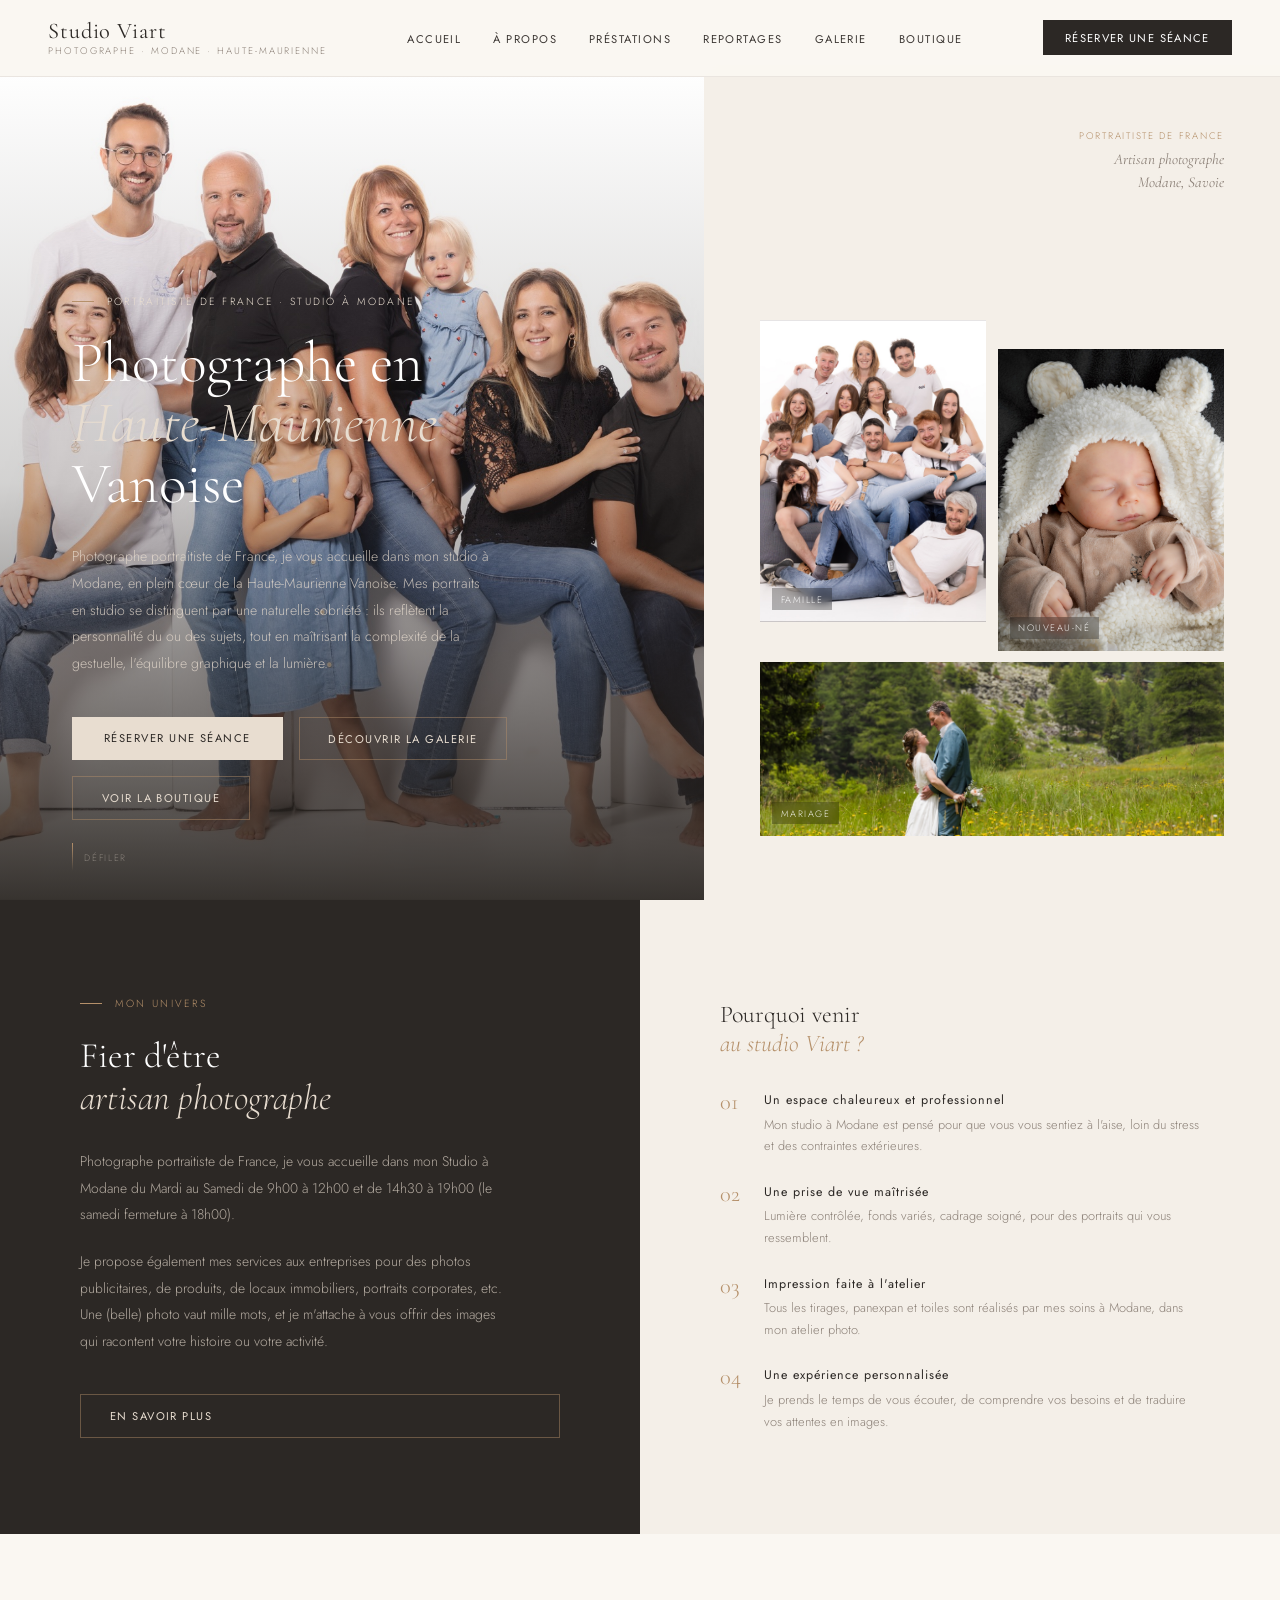
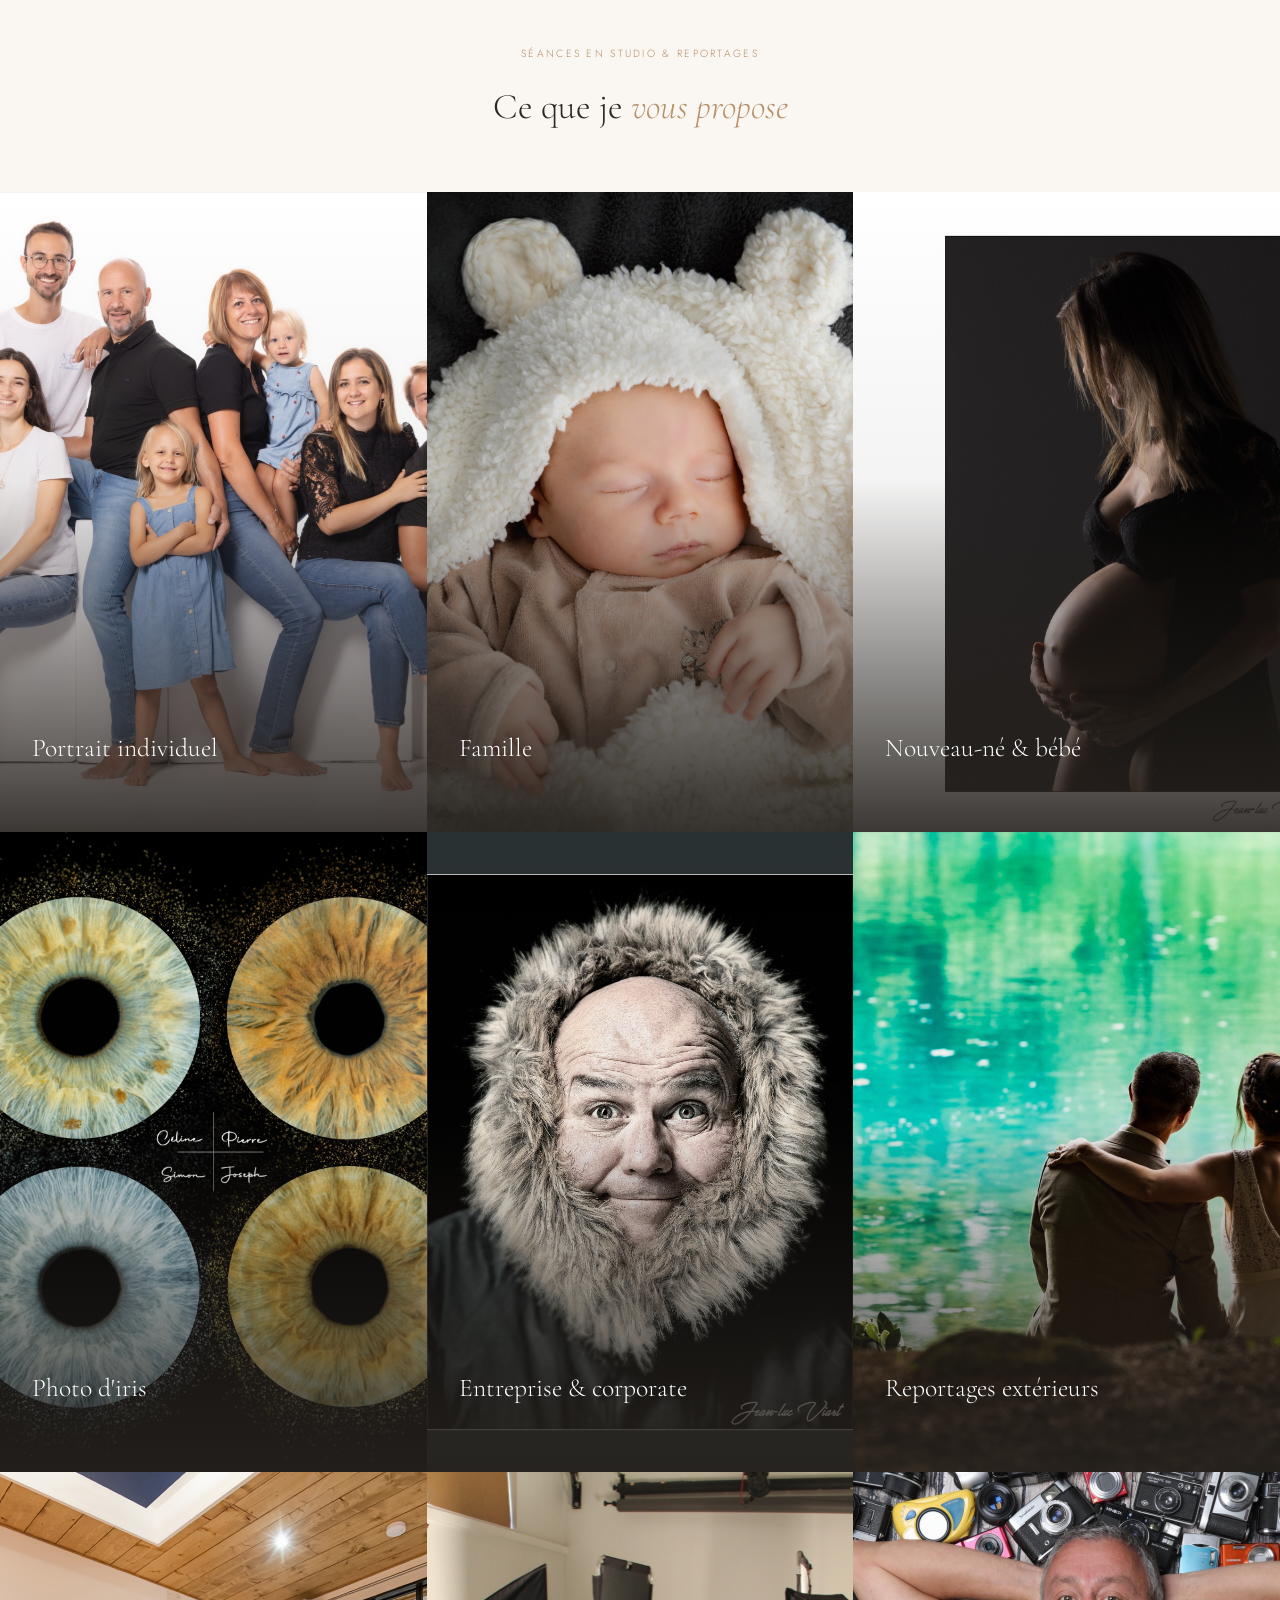
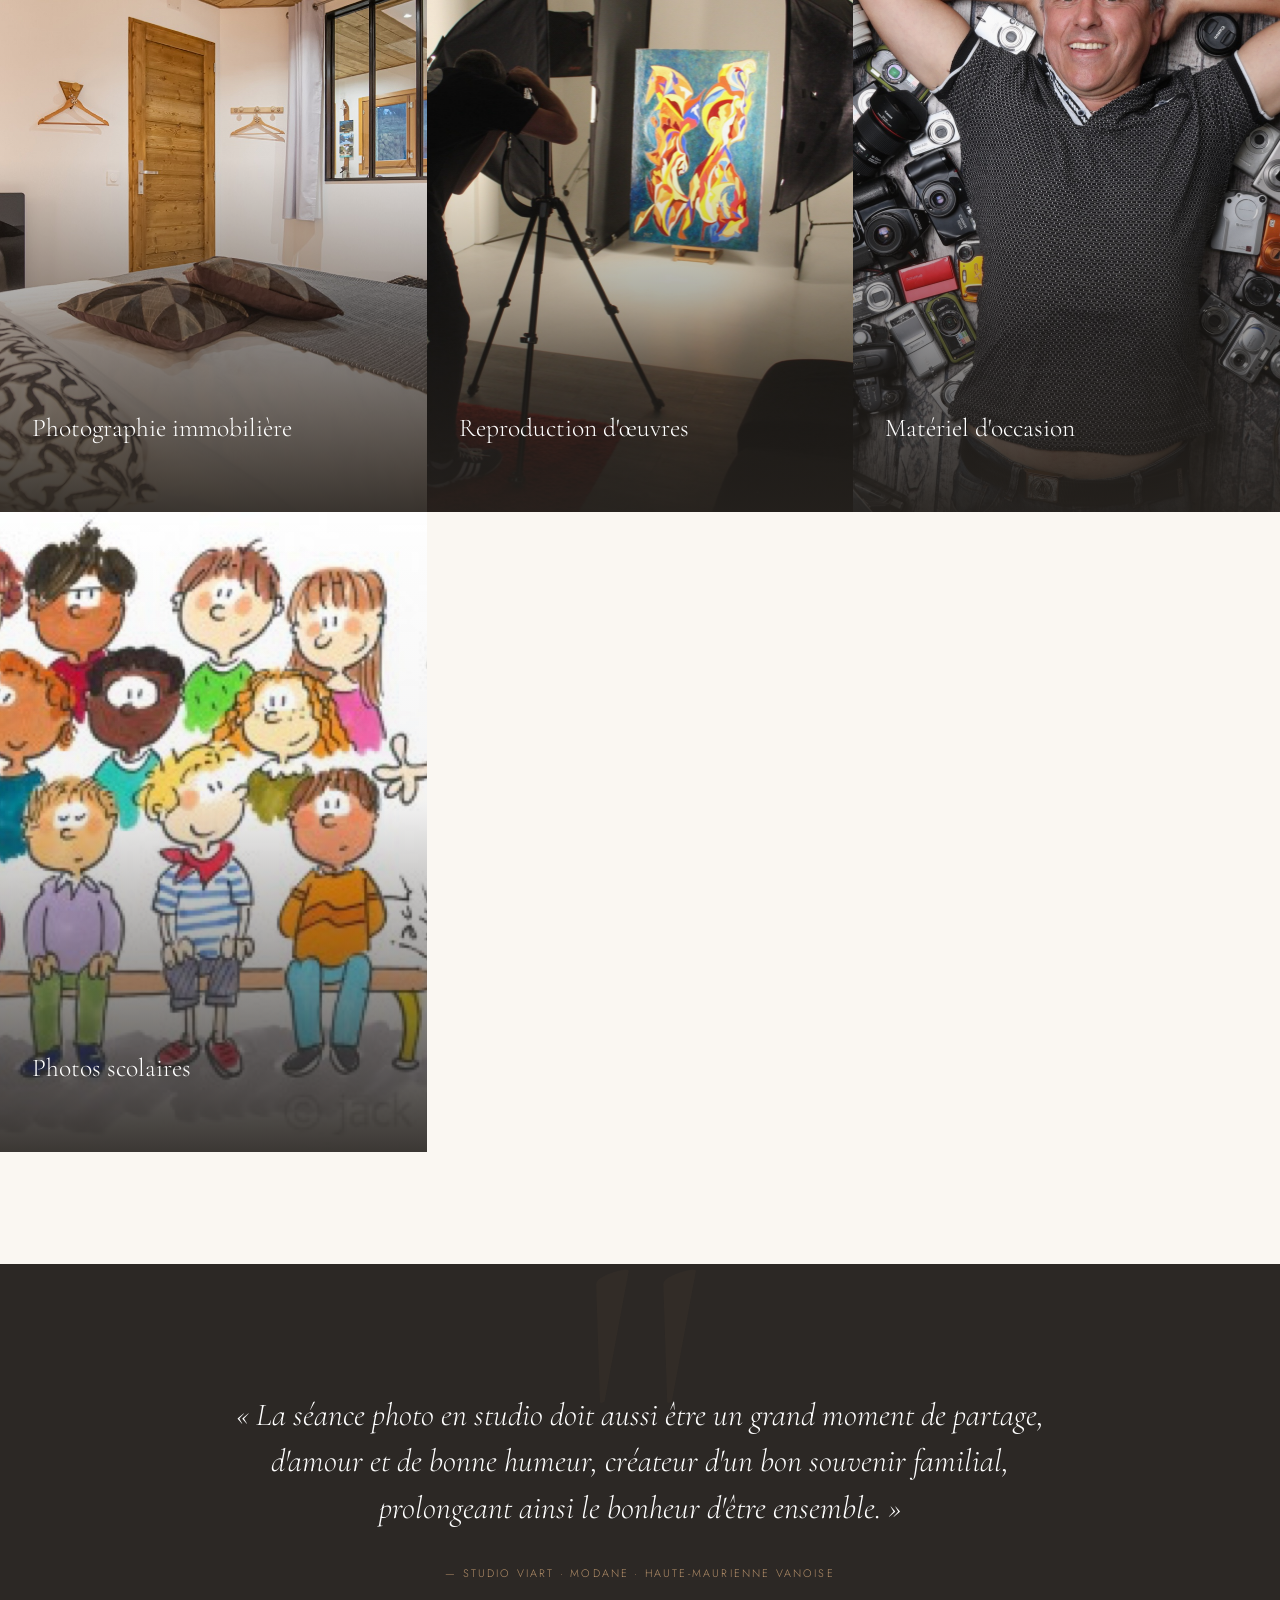
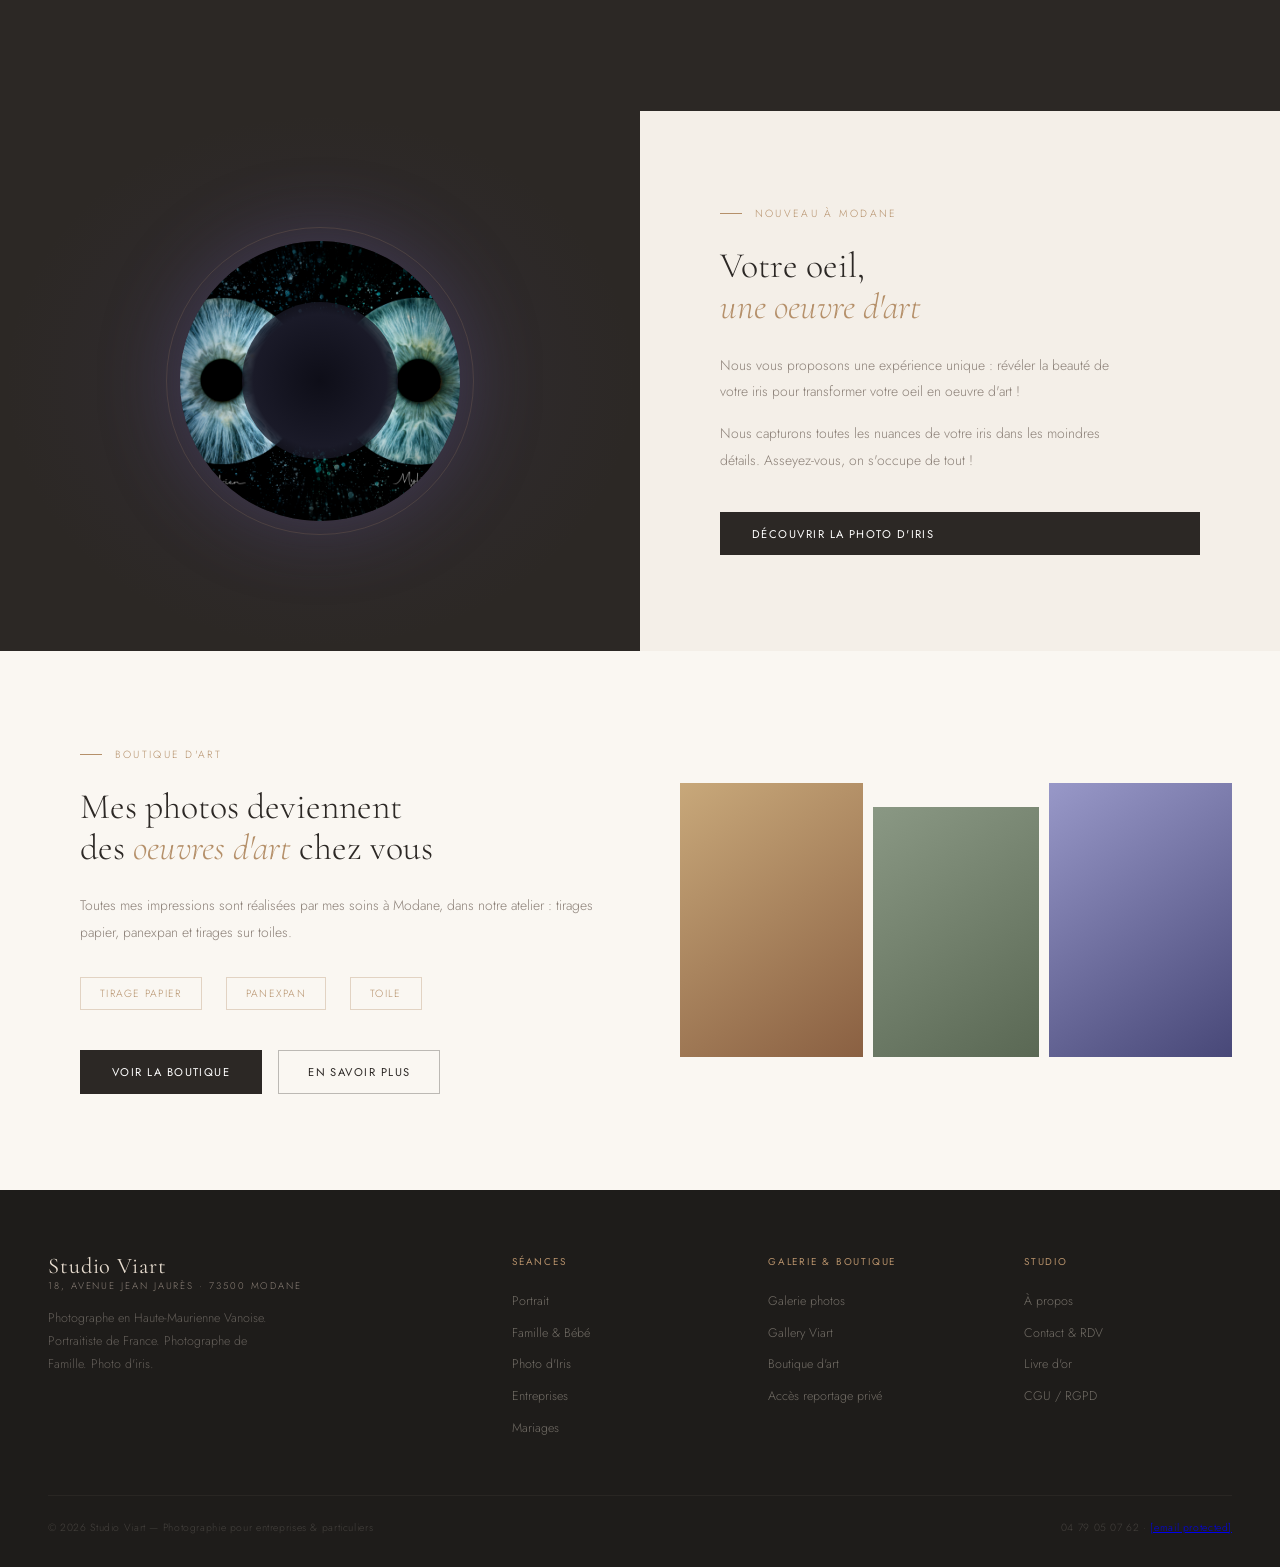
==== commit e5e62ea5: "correction chemin fichier / nomenclature" ====
--- a/index.html
+++ b/index.html
@@ -112,7 +112,7 @@
 }
 .hero-bg {
   position: absolute; inset: 0;
-  background: url('images/SITE INTERNET MATHIEU/Portraits/IMG_0021.jpg') center/cover no-repeat;
+  background: url('images/Portraits/4.jpg') center/cover no-repeat;
 }
 .hero-bg::after {
   content: ''; position: absolute; inset: 0;
@@ -152,9 +152,9 @@
 }
 .hero-card:nth-child(3) { grid-column: span 2; aspect-ratio: 16/6; }
 .hero-card:nth-child(2) { margin-top: 1.8rem; }
-.hc1 { background: url('images/SITE INTERNET MATHIEU/Portraits/IMG_0038.psd30x40.jpg') center/cover no-repeat; }
-.hc2 { background: url('images/SITE INTERNET MATHIEU/Future Maman & Bébé/IMG_1431.jpg') center/cover no-repeat; }
-.hc3 { background: url('images/SITE INTERNET MATHIEU/Mariage/IMG_0579.jpg') center/cover no-repeat; }
+.hc1 { background: url('images/Portraits/5.jpg') center/cover no-repeat; }
+.hc2 { background: url('images/Future Maman & Bébé/4.jpg') center/cover no-repeat; }
+.hc3 { background: url('images/Mariage/3.jpg') center/cover no-repeat; }
 .hero-card-label {
   font-size: 0.58rem; font-weight: 300; letter-spacing: 0.16em; text-transform: uppercase;
   color: rgba(255,255,255,0.88); background: rgba(0,0,0,0.28); padding: 0.28rem 0.55rem; backdrop-filter: blur(4px);
@@ -232,12 +232,12 @@
 .seance-card:hover::before { opacity: 0.97; }
 .seance-bg { position: absolute; inset: 0; transition: transform .6s ease; }
 .seance-card:hover .seance-bg { transform: scale(1.05); }
-.sb-portrait   { background: url('images/SITE INTERNET MATHIEU/Portraits/IMG_0021.jpg') center/cover no-repeat; }
-.sb-famille    { background: url('images/SITE INTERNET MATHIEU/Future Maman & Bébé/IMG_1431.jpg') center/cover no-repeat; }
-.sb-bebe       { background: url('images/SITE INTERNET MATHIEU/Future Maman & Bébé/4801.JPG') center/cover no-repeat; }
-.sb-iris       { background: url('images/SITE INTERNET MATHIEU/Iris/montage 60x60.jpg') center/cover no-repeat; }
-.sb-entreprise { background: url('images/SITE INTERNET MATHIEU/Corporate/daniel 1.jpg') center/cover no-repeat; }
-.sb-ext        { background: url('images/SITE INTERNET MATHIEU/Mariage/IMG_0101.jpg') center/cover no-repeat; }
+.sb-portrait   { background: url('images/Portraits/4.jpg') center/cover no-repeat; }
+.sb-famille    { background: url('images/Future Maman & Bébé/4.jpg') center/cover no-repeat; }
+.sb-bebe       { background: url('images/Future Maman & Bébé/1.jpg') center/cover no-repeat; }
+.sb-iris       { background: url('images/Iris/2.jpg') center/cover no-repeat; }
+.sb-entreprise { background: url('images/Corporate/2.jpg') center/cover no-repeat; }
+.sb-ext        { background: url('images/Mariage/1.jpg') center/cover no-repeat; }
 
 .seance-content { position: relative; z-index: 2; }
 .seance-content h3 {
@@ -291,7 +291,7 @@
 }
 .iris-circle {
   width: 280px; height: 280px; border-radius: 50%;
-  background: url('images/SITE INTERNET MATHIEU/Iris/montage 30x45.jpg') center/cover no-repeat;
+  background: url('images/Iris/1.jpg') center/cover no-repeat;
   box-shadow: 0 0 80px rgba(90,80,140,0.45), inset 0 0 80px rgba(0,0,0,0.55);
   position: relative; flex-shrink: 0;
 }
@@ -373,7 +373,7 @@
 }
 .seances-hero-bg {
   position: absolute; inset: 0;
-  background: url('images/SITE INTERNET MATHIEU/Portraits/_MG_0077.psd 60x60.jpg') center/cover no-repeat;
+  background: url('images/Portraits/6.jpg') center/cover no-repeat;
 }
 .seances-hero-bg::after {
   content: ''; position: absolute; inset: 0;
@@ -453,8 +453,8 @@
 .id-visual {
   display: grid; grid-template-columns: 1fr 1fr; gap: 0.5rem;
 }
-.id-photo { aspect-ratio: 3/4; background: url('images/SITE INTERNET MATHIEU/Identités/identité001.jpg') center/cover no-repeat; }
-.id-photo:nth-child(2) { margin-top: 1.5rem; background: url('images/SITE INTERNET MATHIEU/Portraits/IMG_0021.jpg') center/cover no-repeat; }
+.id-photo { aspect-ratio: 3/4; background: url('images/Identités/1.jpg') center/cover no-repeat; }
+.id-photo:nth-child(2) { margin-top: 1.5rem; background: url('images/Portraits/4.jpg') center/cover no-repeat; }
 
 /* ════════════════════════════════
    PAGE REPORTAGES
@@ -466,7 +466,7 @@
 }
 .reportages-hero-bg {
   position: absolute; inset: 0;
-  background: url('images/SITE INTERNET MATHIEU/Mariage/IMG_0609.jpg') center/cover no-repeat;
+  background: url('images/Mariage/4.jpg') center/cover no-repeat;
 }
 .reportages-hero-bg::after {
   content: ''; position: absolute; inset: 0;
@@ -503,7 +503,7 @@
 .rm-detail::before { content: '—'; color: var(--accent); font-family: var(--serif); flex-shrink: 0; }
 .rm-visual {
   min-height: 500px; position: relative; overflow: hidden;
-  background: url('images/SITE INTERNET MATHIEU/Mariage/IMG_0624.jpg') center/cover no-repeat;
+  background: url('images/Mariage/5.jpg') center/cover no-repeat;
 }
 
 /* ════════════════════════════════
@@ -555,15 +555,15 @@
   object-fit: contain;
 }
 .gm-item:hover img { transform: scale(1.02); opacity: 0.92; }
-.gm1 { aspect-ratio: 3/4; background: url('images/SITE INTERNET MATHIEU/Portraits/IMG_0021.jpg') center/cover no-repeat; }
-.gm2 { aspect-ratio: 1/1; background: url('images/SITE INTERNET MATHIEU/Portraits/IMG_0038.psd30x40.jpg') center/cover no-repeat; }
-.gm3 { aspect-ratio: 4/5; background: url('images/SITE INTERNET MATHIEU/Portraits/_MG_0077.psd 60x60.jpg') center/cover no-repeat; }
-.gm4 { aspect-ratio: 3/4; background: url('images/SITE INTERNET MATHIEU/Corporate/_MG_0222.psd v1.jpg') center/cover no-repeat; }
-.gm5 { aspect-ratio: 1/1; background: url('images/SITE INTERNET MATHIEU/Corporate/daniel 1.jpg') center/cover no-repeat; }
-.gm6 { aspect-ratio: 3/5; background: url('images/SITE INTERNET MATHIEU/Corporate/daniel 2.jpg') center/cover no-repeat; }
-.gm7 { aspect-ratio: 4/3; background: url('images/SITE INTERNET MATHIEU/Corporate/daniel 3.jpg') center/cover no-repeat; }
-.gm8 { aspect-ratio: 3/4; background: url('images/SITE INTERNET MATHIEU/Corporate/daniel 4.jpg') center/cover no-repeat; }
-.gm9 { aspect-ratio: 1/1; background: url('images/SITE INTERNET MATHIEU/portrait JLV/portrait.jpg') center/cover no-repeat; }
+.gm1 { aspect-ratio: 3/4; background: url('images/Portraits/4.jpg') center/cover no-repeat; }
+.gm2 { aspect-ratio: 1/1; background: url('images/Portraits/5.jpg') center/cover no-repeat; }
+.gm3 { aspect-ratio: 4/5; background: url('images/Portraits/6.jpg') center/cover no-repeat; }
+.gm4 { aspect-ratio: 3/4; background: url('images/Corporate/1.jpg') center/cover no-repeat; }
+.gm5 { aspect-ratio: 1/1; background: url('images/Corporate/2.jpg') center/cover no-repeat; }
+.gm6 { aspect-ratio: 3/5; background: url('images/Corporate/3.jpg') center/cover no-repeat; }
+.gm7 { aspect-ratio: 4/3; background: url('images/Corporate/4.jpg') center/cover no-repeat; }
+.gm8 { aspect-ratio: 3/4; background: url('images/Corporate/5.jpg') center/cover no-repeat; }
+.gm9 { aspect-ratio: 1/1; background: url('images/portrait JLV/1.jpg') center/cover no-repeat; }
 
 .galerie-boutique-cta {
   padding: 5rem; background: var(--charcoal); text-align: center;
@@ -591,8 +591,8 @@
 .boutique-hero p { font-size: 0.87rem; font-weight: 300; line-height: 1.9; color: rgba(232,221,208,0.72); margin-top: 1.2rem; }
 .boutique-hero-ctas { margin-top: 2.5rem; display: flex; gap: 1rem; }
 .boutique-hero-visual { display: grid; grid-template-columns: 1fr 1fr; gap: 0.7rem; }
-.bh1 { aspect-ratio: 3/4; background: url('images/SITE INTERNET MATHIEU/Reproduction tableaux/IMG_0944.JPG') center/cover no-repeat; }
-.bh2 { aspect-ratio: 3/4; background: url('images/SITE INTERNET MATHIEU/Encadrements/_MG_0006.JPG') center/cover no-repeat; margin-top: 2rem; }
+.bh1 { aspect-ratio: 3/4; background: url('images/Reproduction tableaux/1.jpg') center/cover no-repeat; }
+.bh2 { aspect-ratio: 3/4; background: url('images/Encadrements/1.jpg') center/cover no-repeat; margin-top: 2rem; }
 
 .boutique-formats-section { padding: 6rem 5rem; background: var(--sand-light); }
 .boutique-formats-section h2 {
@@ -708,11 +708,11 @@
 }
 
 /* ── Nouvelles catégories de séances ── */
-.sb-immobilier  { background: url('images/SITE INTERNET MATHIEU/Immobilier/IMG_0068.jpg') center/cover no-repeat; }
-.sb-encadrements{ background: url('images/SITE INTERNET MATHIEU/Encadrements/_MG_0006.JPG') center/cover no-repeat; }
-.sb-reproduction{ background: url('images/SITE INTERNET MATHIEU/Reproduction tableaux/IMG_0944.JPG') center/cover no-repeat; }
-.sb-occasions   { background: url('images/SITE INTERNET MATHIEU/Occasions/IMG_0027.JPG') center/cover no-repeat; }
-.sb-scolaires   { background: url('images/SITE INTERNET MATHIEU/Scolaires/2015-11_affiche_photo_de_classe__2__m.jpg') center/cover no-repeat; }
+.sb-immobilier  { background: url('images/Immobilier/1.jpg') center/cover no-repeat; }
+.sb-encadrements{ background: url('images/Encadrements/1.jpg') center/cover no-repeat; }
+.sb-reproduction{ background: url('images/Reproduction tableaux/1.jpg') center/cover no-repeat; }
+.sb-occasions   { background: url('images/Occasions/1.jpg') center/cover no-repeat; }
+.sb-scolaires   { background: url('images/Scolaires/1.jpg') center/cover no-repeat; }
 
 
 /* ══ LIGHTBOX ══ */
@@ -777,7 +777,7 @@
   <ul class="nav-links">
     <li><a href="#" onclick="showPage('accueil',this);return false;">Accueil</a></li>
     <li><a href="#" onclick="showPage('apropos',this);return false;">À propos</a></li>
-    <li><a href="#" onclick="showPage('seances',this);return false;">Séances en studio</a></li>
+    <li><a href="#" onclick="showPage('seances',this);return false;">Préstations</a></li>
     <li><a href="#" onclick="showPage('reportages',this);return false;">Reportages</a></li>
     <li><a href="#" onclick="showPage('galerie',this);return false;">Galerie</a></li>
     <li><a href="#" onclick="showPage('boutique',this);return false;">Boutique</a></li>
@@ -814,9 +814,9 @@
         <span>Artisan photographe<br>Modane, Savoie</span>
       </div>
       <div class="hero-grid">
-        <div class="hero-card hc1"><span class="hero-card-label">Portrait</span></div>
-        <div class="hero-card hc2"><span class="hero-card-label">Famille</span></div>
-        <div class="hero-card hc3"><span class="hero-card-label">Haute-Maurienne · Islande · Népal</span></div>
+        <div class="hero-card hc1"><span class="hero-card-label">Famille</span></div>
+        <div class="hero-card hc2"><span class="hero-card-label">Nouveau-né</span></div>
+        <div class="hero-card hc3"><span class="hero-card-label">Mariage</span></div>
       </div>
     </div>
   </section>
@@ -1079,7 +1079,7 @@
   </section>
   <footer>
     <div class="footer-brand"><a href="#" class="nav-logo" onclick="showPage('accueil');return false;">Studio Viart<span>18, avenue Jean Jaurès · 73500 Modane</span></a><p>Photographe en Haute-Maurienne Vanoise. Portraitiste de France. Photo d'iris.</p></div>
-    <div class="footer-col"><h4>Navigation</h4><ul><li><a href="#" onclick="showPage('seances');return false;">Séances en studio</a></li><li><a href="#" onclick="showPage('reportages');return false;">Reportages</a></li><li><a href="#" onclick="showPage('galerie');return false;">Galerie</a></li><li><a href="#" onclick="showPage('boutique');return false;">Boutique</a></li><li><a href="#" onclick="showPage('contact');return false;">Contact</a></li></ul></div>
+    <div class="footer-col"><h4>Navigation</h4><ul><li><a href="#" onclick="showPage('seances');return false;">Préstations</a></li><li><a href="#" onclick="showPage('reportages');return false;">Reportages</a></li><li><a href="#" onclick="showPage('galerie');return false;">Galerie</a></li><li><a href="#" onclick="showPage('boutique');return false;">Boutique</a></li><li><a href="#" onclick="showPage('contact');return false;">Contact</a></li></ul></div>
     <div class="footer-col"><h4>Contact</h4><ul><li><a href="tel:0479050762">04 79 05 07 62</a></li><li><a href="/cdn-cgi/l/email-protection#7f0c0b0a1b161009161e0d0b3f18121e1613511c1012"><span class="__cf_email__" data-cfemail="b7c4c3c2d3ded8c1ded6c5c3f7d0dad6dedb99d4d8da">[email&#160;protected]</span></a></li></ul></div>
     <div class="footer-col"><h4>Horaires</h4><ul><li><a href="#">Mar–Ven 9h–12h / 14h30–19h</a></li><li><a href="#">Samedi 9h–12h / 14h30–18h</a></li></ul></div>
     <div class="footer-bottom"><p>© 2026 Studio Viart</p><p>04 79 05 07 62 · <a href="/cdn-cgi/l/email-protection" class="__cf_email__" data-cfemail="4d3e39382924223b242c3f390d2a202c2421632e2220">[email&#160;protected]</a></p></div>
@@ -1092,7 +1092,7 @@
 <div class="page" id="page-seances">
   <section class="seances-hero">
     <div class="seances-hero-bg"></div>
-    <h1 style="position:relative;z-index:2;">Séances en studio<br><em>Portraits, famille, entreprise, immobilier, matériel &amp; plus</em></h1>
+    <h1 style="position:relative;z-index:2;">Préstations<br><em>Portraits, famille, entreprise, immobilier, matériel &amp; plus</em></h1>
     <p style="position:relative;z-index:2;font-size:.87rem;font-weight:300;line-height:1.9;color:rgba(232,221,208,.72);max-width:580px;margin-top:1.2rem;">Dans mon studio à Modane, je vous propose différents types de séances pour mettre en valeur votre image au quotidien, en famille ou en entreprise. Chaque séance est une expérience personnalisée : nous échangeons avant la prise de vue pour choisir le style, la tenue et le cadre qui vous correspondent le mieux.</p>
   </section>
 
@@ -1116,7 +1116,7 @@
 
     <!-- Couple -->
     <div class="seance-row">
-      <div class="seance-row-visual"><div class="seance-row-bg" style="background: url('images/SITE INTERNET MATHIEU/Mariage/IMG_0186.jpg') center/cover no-repeat;"></div></div>
+      <div class="seance-row-visual"><div class="seance-row-bg" style="background: url('images/Mariage/2.jpg') center/cover no-repeat;"></div></div>
       <div class="seance-row-text">
         <span class="eyebrow">Séance à deux</span>
         <h2>Couple &amp;<br><em>engagement</em></h2>
@@ -1351,7 +1351,7 @@
 
   <footer>
     <div class="footer-brand"><a href="#" class="nav-logo" onclick="showPage('accueil');return false;">Studio Viart<span>18, avenue Jean Jaurès · 73500 Modane</span></a><p>Photographe en Haute-Maurienne Vanoise. Portraitiste de France. Photo d'iris.</p></div>
-    <div class="footer-col"><h4>Navigation</h4><ul><li><a href="#" onclick="showPage('seances');return false;">Séances en studio</a></li><li><a href="#" onclick="showPage('galerie');return false;">Galerie</a></li><li><a href="#" onclick="showPage('contact');return false;">Contact</a></li></ul></div>
+    <div class="footer-col"><h4>Navigation</h4><ul><li><a href="#" onclick="showPage('seances');return false;">Préstations</a></li><li><a href="#" onclick="showPage('galerie');return false;">Galerie</a></li><li><a href="#" onclick="showPage('contact');return false;">Contact</a></li></ul></div>
     <div class="footer-col"><h4>Contact</h4><ul><li><a href="tel:0479050762">04 79 05 07 62</a></li><li><a href="/cdn-cgi/l/email-protection#f98a8d8c9d90968f90988b8db99e94989095d79a9694"><span class="__cf_email__" data-cfemail="5e2d2a2b3a373128373f2c2a1e39333f3732703d3133">[email&#160;protected]</span></a></li></ul></div>
     <div class="footer-col"><h4>Horaires</h4><ul><li><a href="#">Mar–Ven 9h–12h / 14h30–19h</a></li><li><a href="#">Sam 9h–12h / 14h30–18h</a></li></ul></div>
     <div class="footer-bottom"><p>© 2026 Studio Viart</p><p>04 79 05 07 62 · <a href="/cdn-cgi/l/email-protection" class="__cf_email__" data-cfemail="cbb8bfbeafa2a4bda2aab9bf8baca6aaa2a7e5a8a4a6">[email&#160;protected]</a></p></div>
@@ -1400,7 +1400,7 @@
 
   <footer>
     <div class="footer-brand"><a href="#" class="nav-logo" onclick="showPage('accueil');return false;">Studio Viart<span>18, avenue Jean Jaurès · 73500 Modane</span></a><p>Photographe en Haute-Maurienne Vanoise. Portraitiste de France. Photo d'iris.</p></div>
-    <div class="footer-col"><h4>Navigation</h4><ul><li><a href="#" onclick="showPage('seances');return false;">Séances en studio</a></li><li><a href="#" onclick="showPage('boutique');return false;">Boutique</a></li><li><a href="#" onclick="showPage('contact');return false;">Contact</a></li></ul></div>
+    <div class="footer-col"><h4>Navigation</h4><ul><li><a href="#" onclick="showPage('seances');return false;">Préstations</a></li><li><a href="#" onclick="showPage('boutique');return false;">Boutique</a></li><li><a href="#" onclick="showPage('contact');return false;">Contact</a></li></ul></div>
     <div class="footer-col"><h4>Contact</h4><ul><li><a href="tel:0479050762">04 79 05 07 62</a></li><li><a href="/cdn-cgi/l/email-protection#fc8f88899895938a959d8e88bc9b919d9590d29f9391"><span class="__cf_email__" data-cfemail="42313637262b2d342b23303602252f232b2e6c212d2f">[email&#160;protected]</span></a></li></ul></div>
     <div class="footer-col"><h4>Horaires</h4><ul><li><a href="#">Mar–Ven 9h–12h / 14h30–19h</a></li><li><a href="#">Sam 9h–12h / 14h30–18h</a></li></ul></div>
     <div class="footer-bottom"><p>© 2026 Studio Viart</p><p>04 79 05 07 62 · <a href="/cdn-cgi/l/email-protection" class="__cf_email__" data-cfemail="6a191e1f0e03051c030b181e2a0d070b030644090507">[email&#160;protected]</a></p></div>
@@ -1465,7 +1465,7 @@
 
   <footer>
     <div class="footer-brand"><a href="#" class="nav-logo" onclick="showPage('accueil');return false;">Studio Viart<span>18, avenue Jean Jaurès · 73500 Modane</span></a><p>Photographe en Haute-Maurienne Vanoise. Portraitiste de France. Photo d'iris.</p></div>
-    <div class="footer-col"><h4>Navigation</h4><ul><li><a href="#" onclick="showPage('seances');return false;">Séances en studio</a></li><li><a href="#" onclick="showPage('galerie');return false;">Galerie</a></li><li><a href="#" onclick="showPage('contact');return false;">Contact</a></li></ul></div>
+    <div class="footer-col"><h4>Navigation</h4><ul><li><a href="#" onclick="showPage('seances');return false;">Préstations</a></li><li><a href="#" onclick="showPage('galerie');return false;">Galerie</a></li><li><a href="#" onclick="showPage('contact');return false;">Contact</a></li></ul></div>
     <div class="footer-col"><h4>Contact</h4><ul><li><a href="tel:0479050762">04 79 05 07 62</a></li><li><a href="/cdn-cgi/l/email-protection#53202726373a3c253a32212713343e323a3f7d303c3e"><span class="__cf_email__" data-cfemail="0b787f7e6f62647d626a797f4b6c666a626725686466">[email&#160;protected]</span></a></li></ul></div>
     <div class="footer-col"><h4>Horaires</h4><ul><li><a href="#">Mar–Ven 9h–12h / 14h30–19h</a></li><li><a href="#">Sam 9h–12h / 14h30–18h</a></li></ul></div>
     <div class="footer-bottom"><p>© 2026 Studio Viart</p><p>04 79 05 07 62 · <a href="/cdn-cgi/l/email-protection" class="__cf_email__" data-cfemail="6b181f1e0f02041d020a191f2b0c060a020745080406">[email&#160;protected]</a></p></div>
@@ -1544,7 +1544,7 @@
 
   <footer>
     <div class="footer-brand"><a href="#" class="nav-logo" onclick="showPage('accueil');return false;">Studio Viart<span>18, avenue Jean Jaurès · 73500 Modane</span></a><p>Photographe en Haute-Maurienne Vanoise. Portraitiste de France. Photo d'iris.</p></div>
-    <div class="footer-col"><h4>Navigation</h4><ul><li><a href="#" onclick="showPage('seances');return false;">Séances en studio</a></li><li><a href="#" onclick="showPage('galerie');return false;">Galerie</a></li><li><a href="#" onclick="showPage('boutique');return false;">Boutique</a></li></ul></div>
+    <div class="footer-col"><h4>Navigation</h4><ul><li><a href="#" onclick="showPage('seances');return false;">Préstations</a></li><li><a href="#" onclick="showPage('galerie');return false;">Galerie</a></li><li><a href="#" onclick="showPage('boutique');return false;">Boutique</a></li></ul></div>
     <div class="footer-col"><h4>Contact</h4><ul><li><a href="tel:0479050762">04 79 05 07 62</a></li><li><a href="/cdn-cgi/l/email-protection#ccbfb8b9a8a5a3baa5adbeb88caba1ada5a0e2afa3a1"><span class="__cf_email__" data-cfemail="bbc8cfcedfd2d4cdd2dac9cffbdcd6dad2d795d8d4d6">[email&#160;protected]</span></a></li></ul></div>
     <div class="footer-col"><h4>Horaires</h4><ul><li><a href="#">Mar–Ven 9h–12h / 14h30–19h</a></li><li><a href="#">Sam 9h–12h / 14h30–18h</a></li></ul></div>
     <div class="footer-bottom"><p>© 2026 Studio Viart — CGU · RGPD</p><p>04 79 05 07 62 · <a href="/cdn-cgi/l/email-protection" class="__cf_email__" data-cfemail="d4a7a0a1b0bdbba2bdb5a6a094b3b9b5bdb8fab7bbb9">[email&#160;protected]</a></p></div>
@@ -1561,107 +1561,107 @@
 const galerieData = {
   // ➕ "portraits" — ajoutez/supprimez des lignes ici
   portraits: [
-    'images/SITE INTERNET MATHIEU/Portraits/IMG_0021.jpg',
-    'images/SITE INTERNET MATHIEU/Portraits/IMG_0038.psd30x40.jpg',
-    'images/SITE INTERNET MATHIEU/Portraits/_MG_0077.psd 60x60.jpg',
-    'images/SITE INTERNET MATHIEU/Portraits/48801.jpeg',
-    'images/SITE INTERNET MATHIEU/Portraits/793.jpeg',
-    'images/SITE INTERNET MATHIEU/Portraits/811.jpeg',
-    'images/SITE INTERNET MATHIEU/Portraits/_MG_0194.jpeg',
-    'images/SITE INTERNET MATHIEU/Corporate/_MG_0222.psd v1.jpg',
-    'images/SITE INTERNET MATHIEU/Corporate/daniel 1.jpg',
-    'images/SITE INTERNET MATHIEU/Corporate/daniel 2.jpg',
-    'images/SITE INTERNET MATHIEU/Corporate/daniel 3.jpg',
-    'images/SITE INTERNET MATHIEU/Corporate/daniel 4.jpg',
-    'images/SITE INTERNET MATHIEU/portrait JLV/portrait.jpg',
+    'images/Portraits/4.jpg',       // IMG_0021.jpg
+    'images/Portraits/5.jpg',       // IMG_0038.psd30x40.jpg
+    'images/Portraits/6.jpg',       // _MG_0077.psd 60x60.jpg
+    'images/Portraits/1.jpeg',      // 48801.jpeg
+    'images/Portraits/2.jpeg',      // 793.jpeg
+    'images/Portraits/3.jpeg',      // 811.jpeg
+    'images/Portraits/7.jpeg',      // _MG_0194.jpeg
+    'images/Corporate/1.jpg',       // _MG_0222.psd v1.jpg
+    'images/Corporate/2.jpg',       // daniel 1.jpg
+    'images/Corporate/3.jpg',       // daniel 2.jpg
+    'images/Corporate/4.jpg',       // daniel 3.jpg
+    'images/Corporate/5.jpg',       // daniel 4.jpg
+    'images/portrait JLV/1.jpg',    // portrait.jpg
   ],
   // ➕ "familles" — ajoutez/supprimez des lignes ici
   familles: [
-    'images/SITE INTERNET MATHIEU/Future Maman & Bébé/4801.JPG',
-    'images/SITE INTERNET MATHIEU/Future Maman & Bébé/IMG_0020.jpg',
-    'images/SITE INTERNET MATHIEU/Future Maman & Bébé/IMG_1408.jpeg',
-    'images/SITE INTERNET MATHIEU/Future Maman & Bébé/IMG_1431.jpg',
-    'images/SITE INTERNET MATHIEU/Future Maman & Bébé/_MG_0060.jpg',
-    'images/SITE INTERNET MATHIEU/Future Maman & Bébé/_MG_0210.jpg',
+    'images/Future Maman & Bébé/1.jpg',    // 4801.JPG
+    'images/Future Maman & Bébé/2.jpg',    // IMG_0020.jpg
+    'images/Future Maman & Bébé/3.jpeg',   // IMG_1408.jpeg
+    'images/Future Maman & Bébé/4.jpg',    // IMG_1431.jpg
+    'images/Future Maman & Bébé/5.jpg',    // _MG_0060.jpg
+    'images/Future Maman & Bébé/6.jpg',    // _MG_0210.jpg
   ],
   // ➕ "mariages" — ajoutez/supprimez des lignes ici
   mariages: [
-    'images/SITE INTERNET MATHIEU/Mariage/IMG_0101.jpg',
-    'images/SITE INTERNET MATHIEU/Mariage/IMG_0186.jpg',
-    'images/SITE INTERNET MATHIEU/Mariage/IMG_0579.jpg',
-    'images/SITE INTERNET MATHIEU/Mariage/IMG_0609.jpg',
-    'images/SITE INTERNET MATHIEU/Mariage/IMG_0624.jpg',
-    'images/SITE INTERNET MATHIEU/Mariage/IMG_1189.jpg',
-    'images/SITE INTERNET MATHIEU/Mariage/IMG_1290.jpg',
-    'images/SITE INTERNET MATHIEU/Mariage/IMG_1372.jpg',
+    'images/Mariage/1.jpg',   // IMG_0101.jpg
+    'images/Mariage/2.jpg',   // IMG_0186.jpg
+    'images/Mariage/3.jpg',   // IMG_0579.jpg
+    'images/Mariage/4.jpg',   // IMG_0609.jpg
+    'images/Mariage/5.jpg',   // IMG_0624.jpg
+    'images/Mariage/6.jpg',   // IMG_1189.jpg
+    'images/Mariage/7.jpg',   // IMG_1290.jpg
+    'images/Mariage/8.jpg',   // IMG_1372.jpg
   ],
   // ➕ "iris" — ajoutez/supprimez des lignes ici
   iris: [
-    'images/SITE INTERNET MATHIEU/Iris/montage 30x45.jpg',
-    'images/SITE INTERNET MATHIEU/Iris/montage 60x60.jpg',
-    'images/SITE INTERNET MATHIEU/Iris/montage v1 60x60 6 yeux.jpg',
+    'images/Iris/1.jpg',   // montage 30x45.jpg
+    'images/Iris/2.jpg',   // montage 60x60.jpg
+    'images/Iris/3.jpg',   // montage v1 60x60 6 yeux.jpg
   ],
   // ➕ "entreprise" — ajoutez/supprimez des lignes ici
   entreprise: [
-    'images/SITE INTERNET MATHIEU/Entreprise/IMG_0024.jpg',
-    'images/SITE INTERNET MATHIEU/Entreprise/IMG_0030.jpg',
-    'images/SITE INTERNET MATHIEU/Entreprise/IMG_0032.jpg',
-    'images/SITE INTERNET MATHIEU/Entreprise/IMG_0044.jpg',
-    'images/SITE INTERNET MATHIEU/Entreprise/IMG_0069.jpg',
-    'images/SITE INTERNET MATHIEU/Entreprise/IMG_0091.jpg',
-    'images/SITE INTERNET MATHIEU/Entreprise/IMG_0099.jpg',
-    'images/SITE INTERNET MATHIEU/Entreprise/IMG_0114.jpg',
-    'images/SITE INTERNET MATHIEU/Entreprise/IMG_0368.jpg',
-    'images/SITE INTERNET MATHIEU/Entreprise/IMG_0397.jpg',
-    'images/SITE INTERNET MATHIEU/Entreprise/IMG_0503.jpg',
-    'images/SITE INTERNET MATHIEU/Entreprise/_MG_0011.jpg',
-    'images/SITE INTERNET MATHIEU/Entreprise/_MG_0072.jpg',
-    'images/SITE INTERNET MATHIEU/Entreprise/_MG_0085.jpg',
-    'images/SITE INTERNET MATHIEU/Entreprise/_MG_0145.jpg',
-    'images/SITE INTERNET MATHIEU/Entreprise/_MG_0234.jpg',
-    'images/SITE INTERNET MATHIEU/Entreprise/_MG_0295.jpg',
-    'images/SITE INTERNET MATHIEU/Entreprise/collection vanoise canettes 44cl.jpg',
-    'images/SITE INTERNET MATHIEU/Entreprise/creme brulée échappée.jpg',
-    'images/SITE INTERNET MATHIEU/Entreprise/groupe 50x75.jpg',
-    'images/SITE INTERNET MATHIEU/Entreprise/pack 33.png',
-    'images/SITE INTERNET MATHIEU/Entreprise/pack shot vieux four.jpg',
-    'images/SITE INTERNET MATHIEU/Entreprise/10X16 FINAL.jpg',
+    'images/Entreprise/2.jpg',    // IMG_0024.jpg
+    'images/Entreprise/3.jpg',    // IMG_0030.jpg
+    'images/Entreprise/4.jpg',    // IMG_0032.jpg
+    'images/Entreprise/5.jpg',    // IMG_0044.jpg
+    'images/Entreprise/6.jpg',    // IMG_0069.jpg
+    'images/Entreprise/7.jpg',    // IMG_0091.jpg
+    'images/Entreprise/8.jpg',    // IMG_0099.jpg
+    'images/Entreprise/9.jpg',    // IMG_0114.jpg
+    'images/Entreprise/10.jpg',   // IMG_0368.jpg
+    'images/Entreprise/11.jpg',   // IMG_0397.jpg
+    'images/Entreprise/12.jpg',   // IMG_0503.jpg
+    'images/Entreprise/13.jpg',   // _MG_0011.jpg
+    'images/Entreprise/14.jpg',   // _MG_0072.jpg
+    'images/Entreprise/15.jpg',   // _MG_0085.jpg
+    'images/Entreprise/16.jpg',   // _MG_0145.jpg
+    'images/Entreprise/17.jpg',   // _MG_0234.jpg
+    'images/Entreprise/18.jpg',   // _MG_0295.jpg
+    'images/Entreprise/19.jpg',   // collection vanoise canettes 44cl.jpg
+    'images/Entreprise/20.jpg',   // creme brulée échappée.jpg
+    'images/Entreprise/21.jpg',   // groupe 50x75.jpg
+    'images/Entreprise/22.png',   // pack 33.png
+    'images/Entreprise/23.jpg',   // pack shot vieux four.jpg
+    'images/Entreprise/1.jpg',    // 10X16 FINAL.jpg
   ],
   // ➕ "immobilier" — ajoutez/supprimez des lignes ici
   immobilier: [
-    'images/SITE INTERNET MATHIEU/Immobilier/IMG_0068.jpg',
-    'images/SITE INTERNET MATHIEU/Immobilier/IMG_0080.jpg',
-    'images/SITE INTERNET MATHIEU/Immobilier/IMG_7167.jpg',
-    'images/SITE INTERNET MATHIEU/Immobilier/_MG_0099.jpg',
-    'images/SITE INTERNET MATHIEU/Immobilier/_MG_0126.jpg',
-    'images/SITE INTERNET MATHIEU/Immobilier/_MG_0141.jpg',
+    'images/Immobilier/1.jpg',   // IMG_0068.jpg
+    'images/Immobilier/2.jpg',   // IMG_0080.jpg
+    'images/Immobilier/3.jpg',   // IMG_7167.jpg
+    'images/Immobilier/4.jpg',   // _MG_0099.jpg
+    'images/Immobilier/5.jpg',   // _MG_0126.jpg
+    'images/Immobilier/6.jpg',   // _MG_0141.jpg
   ],
   // ➕ "encadrements" — ajoutez/supprimez des lignes ici
   encadrements: [
-    'images/SITE INTERNET MATHIEU/Encadrements/_MG_0006.JPG',
-    'images/SITE INTERNET MATHIEU/Encadrements/_MG_0011.JPG',
+    'images/Encadrements/1.jpg',   // _MG_0006.JPG
+    'images/Encadrements/2.jpg',   // _MG_0011.JPG
   ],
   // ➕ "reproduction" — ajoutez/supprimez des lignes ici
   reproduction: [
-    'images/SITE INTERNET MATHIEU/Reproduction tableaux/IMG_0944.JPG',
-    'images/SITE INTERNET MATHIEU/Reproduction tableaux/IMG_0945.JPG',
-    'images/SITE INTERNET MATHIEU/Reproduction tableaux/IMG_0947.JPG',
-    'images/SITE INTERNET MATHIEU/Reproduction tableaux/IMG_0948.JPG',
-    'images/SITE INTERNET MATHIEU/Reproduction tableaux/IMG_0949.JPG',
+    'images/Reproduction tableaux/1.jpg',   // IMG_0944.JPG
+    'images/Reproduction tableaux/2.jpg',   // IMG_0945.JPG
+    'images/Reproduction tableaux/3.jpg',   // IMG_0947.JPG
+    'images/Reproduction tableaux/4.jpg',   // IMG_0948.JPG
+    'images/Reproduction tableaux/5.jpg',   // IMG_0949.JPG
   ],
   // ➕ "occasions" — ajoutez/supprimez des lignes ici
   occasions: [
-    'images/SITE INTERNET MATHIEU/Occasions/IMG_0027.JPG',
-    'images/SITE INTERNET MATHIEU/Scolaires/2015-11_affiche_photo_de_classe__2__m.jpg',
-    'images/SITE INTERNET MATHIEU/Actualités/LA MAURIENNE001.jpg FACEBOOK.jpg',
-    'images/SITE INTERNET MATHIEU/identite JL VIART.jpg',
-    'images/13418383_1131716420182875_3849361360289395986_o.jpg',
+    'images/Occasions/1.jpg',      // IMG_0027.JPG
+    'images/Scolaires/1.jpg',      // 2015-11_affiche_photo_de_classe__2__m.jpg
+    'images/Actualités/1.jpg',     // LA MAURIENNE001.jpg FACEBOOK.jpg
+    'images/3.jpg',                // identite JL VIART.jpg
+    'images/2.jpg',                // 13418383_...._o.jpg
   ],
   // ➕ "identites" — ajoutez/supprimez des lignes ici
   identites: [
-    'images/SITE INTERNET MATHIEU/Identités/identité001.jpg',
-    'images/SITE INTERNET MATHIEU/Portraits/IMG_0021.jpg',
-    'images/SITE INTERNET MATHIEU/Portraits/IMG_0038.psd30x40.jpg',
+    'images/Identités/1.jpg',   // identité001.jpg
+    'images/Portraits/4.jpg',   // IMG_0021.jpg
+    'images/Portraits/5.jpg',   // IMG_0038.psd30x40.jpg
   ],
 };
 
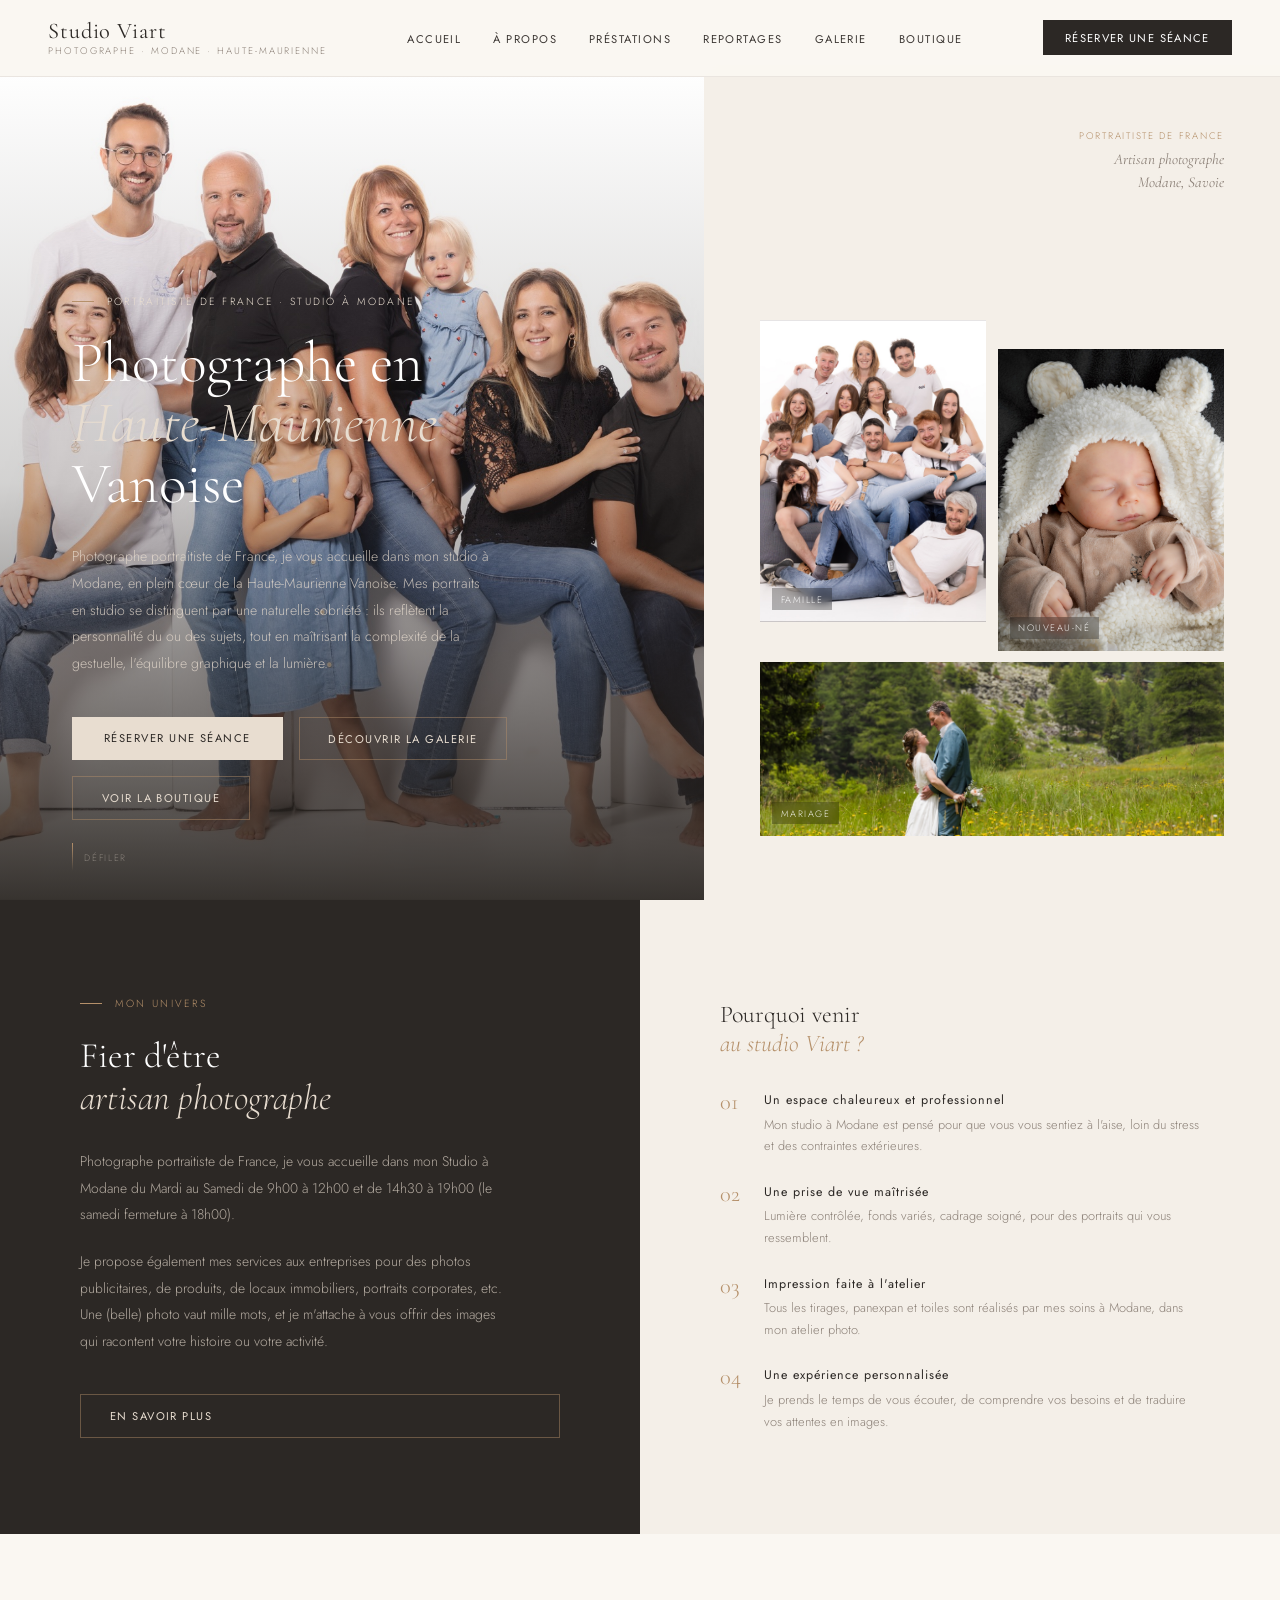
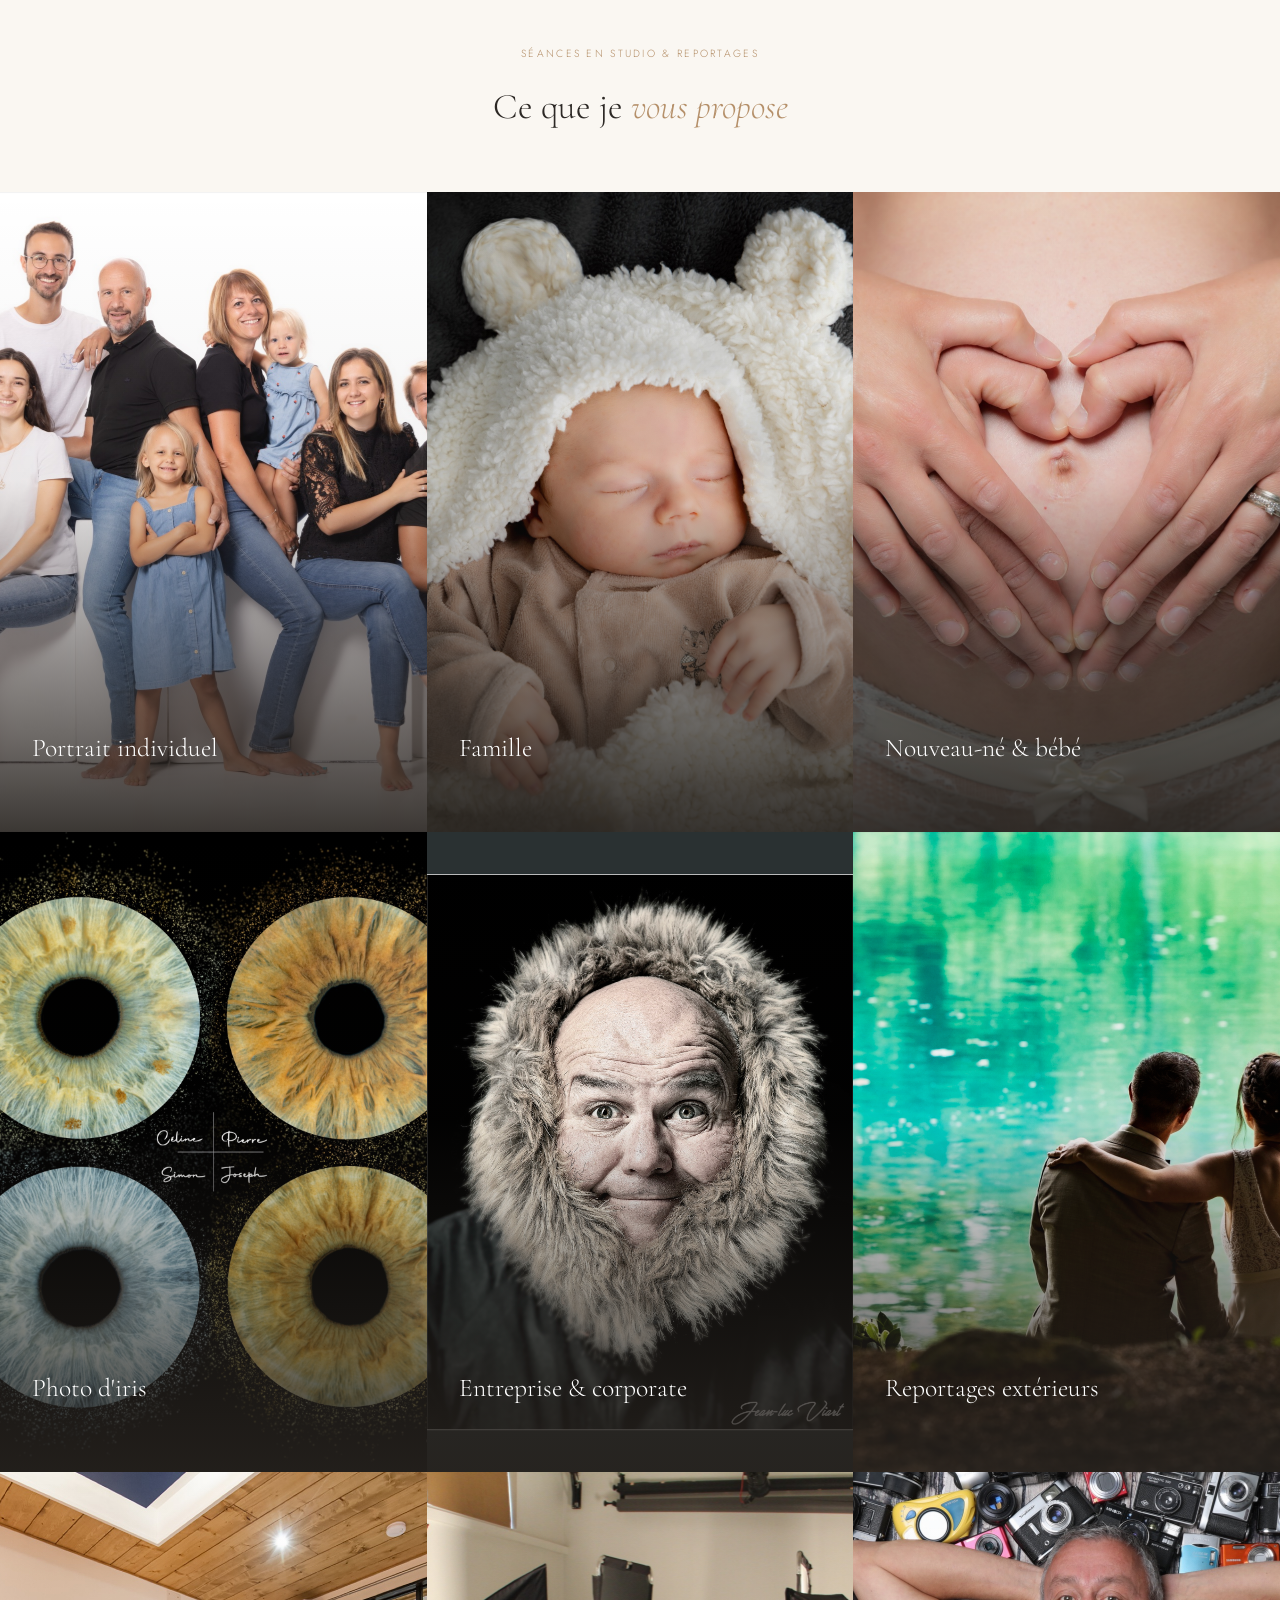
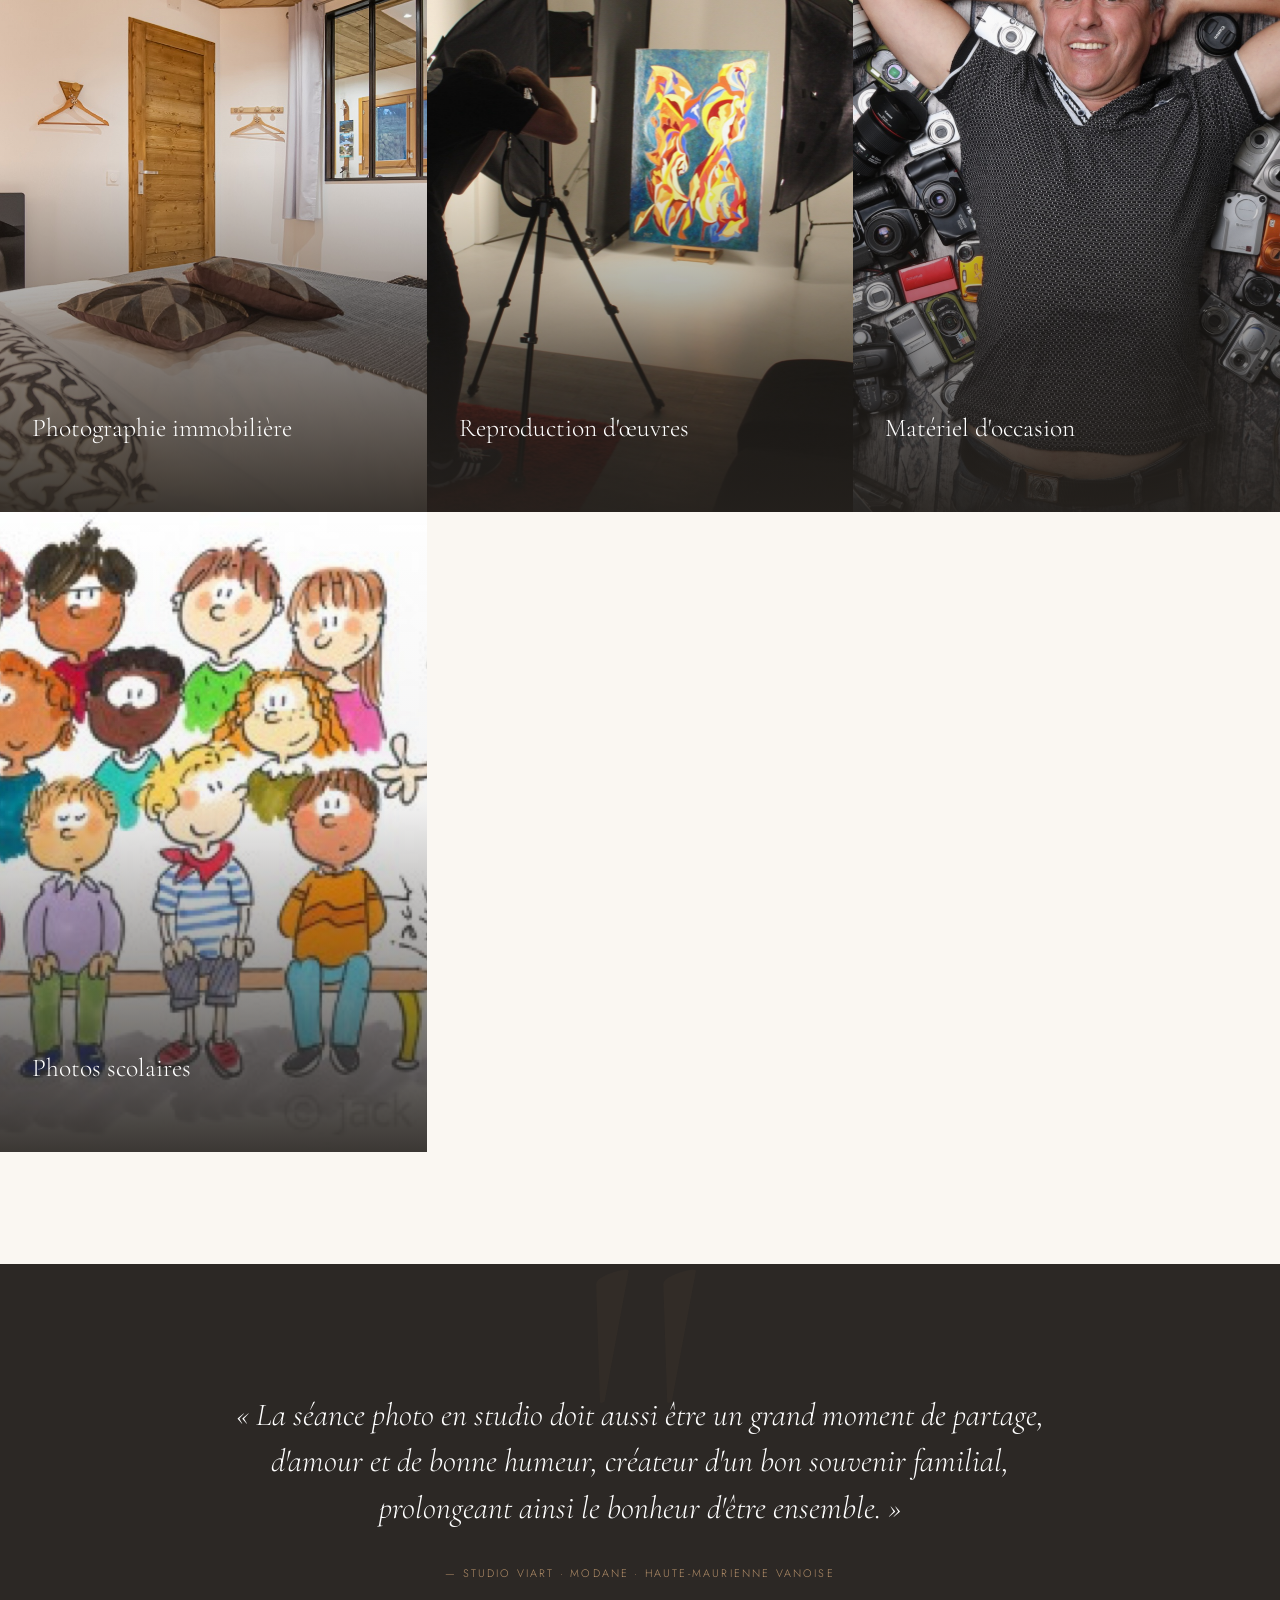
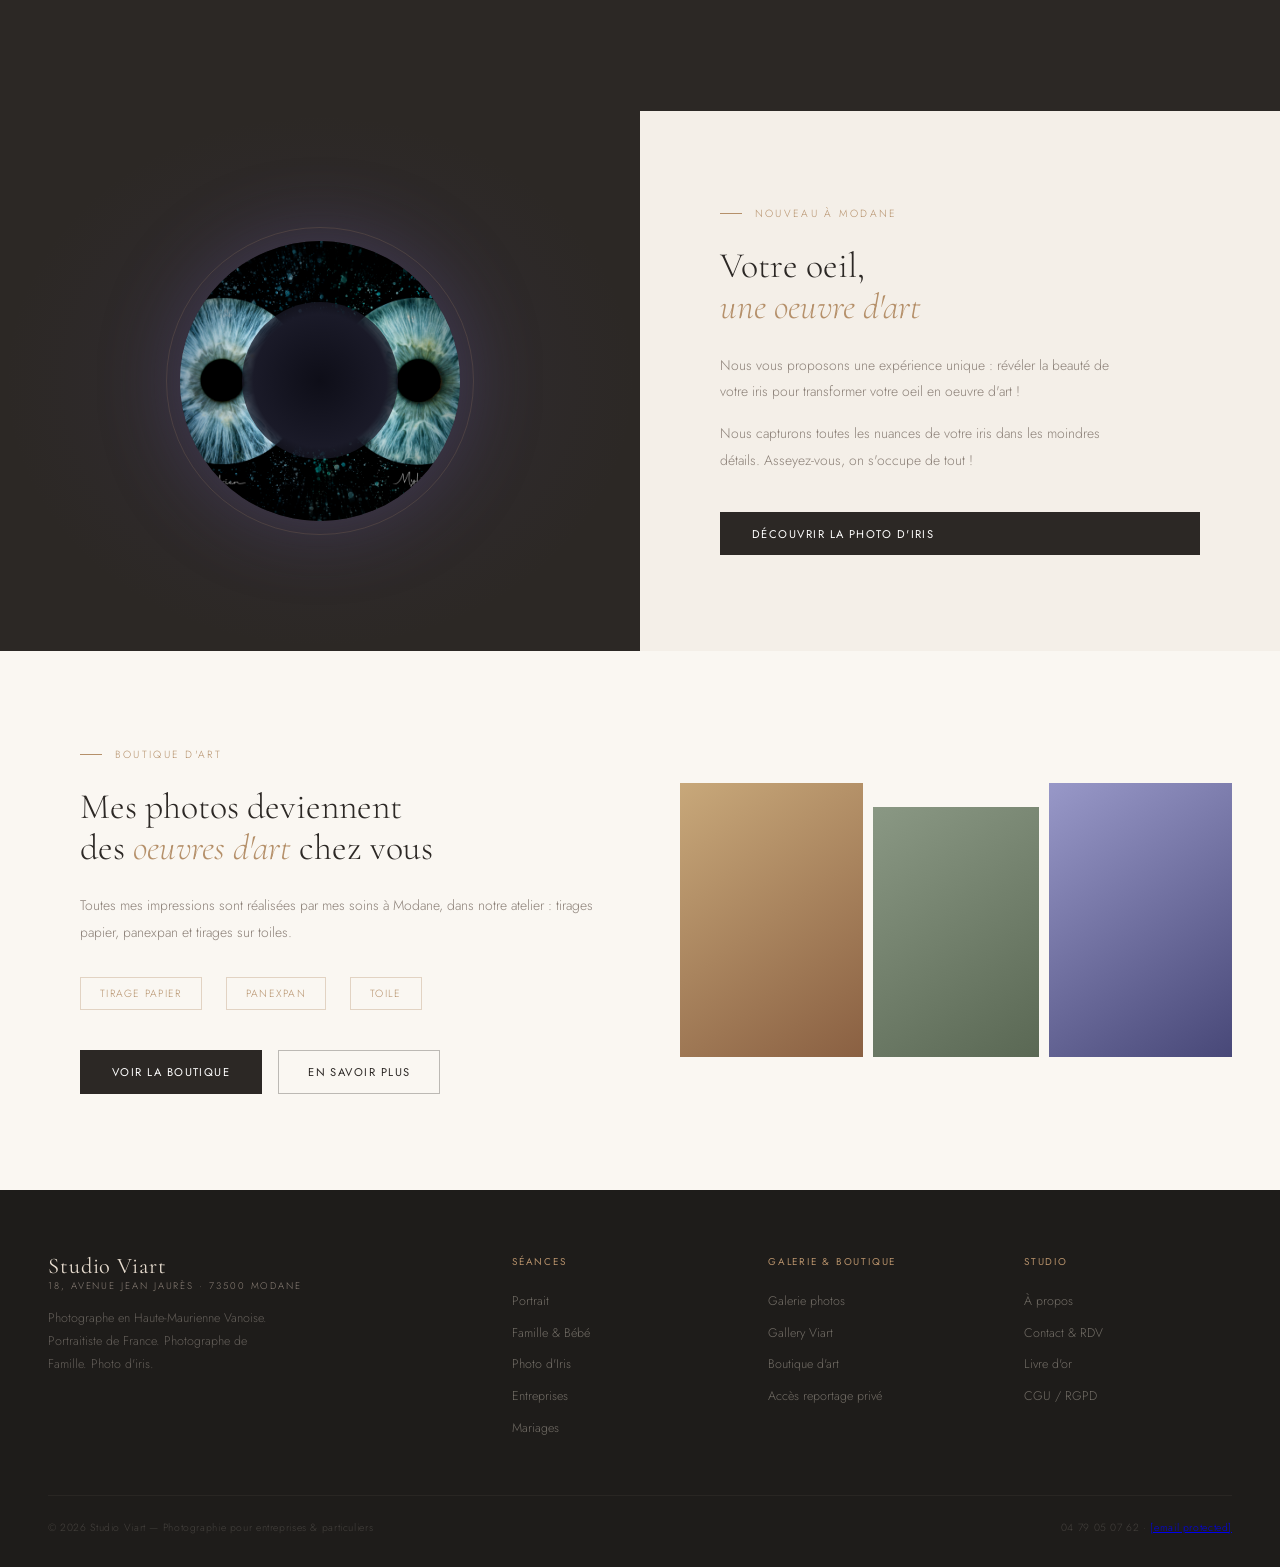
==== commit 04a60e79: "fix 1" ====
--- a/index.html
+++ b/index.html
@@ -234,7 +234,7 @@
 .seance-card:hover .seance-bg { transform: scale(1.05); }
 .sb-portrait   { background: url('images/Portraits/4.jpg') center/cover no-repeat; }
 .sb-famille    { background: url('images/Future Maman & Bébé/4.jpg') center/cover no-repeat; }
-.sb-bebe       { background: url('images/Future Maman & Bébé/1.jpg') center/cover no-repeat; }
+.sb-bebe       { background: url('images/Future Maman & Bébé/6.jpg') center/cover no-repeat; }
 .sb-iris       { background: url('images/Iris/2.jpg') center/cover no-repeat; }
 .sb-entreprise { background: url('images/Corporate/2.jpg') center/cover no-repeat; }
 .sb-ext        { background: url('images/Mariage/1.jpg') center/cover no-repeat; }
@@ -373,7 +373,7 @@
 }
 .seances-hero-bg {
   position: absolute; inset: 0;
-  background: url('images/Portraits/6.jpg') center/cover no-repeat;
+  background: url('images/2.jpg') center/cover no-repeat;
 }
 .seances-hero-bg::after {
   content: ''; position: absolute; inset: 0;
@@ -1243,21 +1243,21 @@
       </div>
     </div>
 
-    <!-- Matériel photo d'occasion -->
-    <div class="seance-row">
-      <div class="seance-row-visual"><div class="seance-row-bg sb-occasions"></div></div>
-      <div class="seance-row-text">
-        <span class="eyebrow">Vente &amp; dépôt-vente</span>
-        <h2>Matériel photo<br><em>d'occasion</em></h2>
-        <p>Je propose à la vente du matériel photographique d'occasion soigneusement sélectionné : appareils numériques et argentiques, objectifs, jumelles, accessoires et bien plus encore.</p>
-        <div class="seance-details">
-          <div class="seance-detail">Appareils numériques et argentiques en excellent état.</div>
-          <div class="seance-detail">Objectifs, jumelles, trépieds et accessoires photo.</div>
-          <div class="seance-detail">Matériel testé et contrôlé avant mise en vente — disponible en boutique à Modane.</div>
-        </div>
-        <a href="#" class="btn-dark" onclick="showPage('contact');return false;">Renseignements</a>
-      </div>
-    </div>
+<!-- Matériel photo d'occasion -->
+<div class="seance-row">
+  <div class="seance-row-visual"><div class="seance-row-bg sb-occasions"></div></div>
+  <div class="seance-row-text">
+    <span class="eyebrow">Vente &amp; dépôt-vente</span>
+    <h2>Matériel photo<br><em>neuf &amp; occasion</em></h2>
+    <p>Notre magasin propose des appareils photo, objectifs et jumelles, neufs et d'occasion. Ce que nous n'avons pas en stock est disponible sur commande avec livraison dès le lendemain.</p>
+    <div class="seance-details">
+      <div class="seance-detail">Appareils numériques et argentiques en boutique.</div>
+      <div class="seance-detail">Objectifs et jumelles neufs et d'occasion.</div>
+      <div class="seance-detail">Commande avec livraison le lendemain.</div>
+    </div>
+    <a href="#" class="btn-dark" onclick="showPage('contact');return false;">Renseignements</a>
+  </div>
+</div>
 
     <!-- Photographie scolaire -->
     <div class="seance-row">
@@ -1674,7 +1674,7 @@
   immobilier:   "Valorisez vos biens immobiliers avec des photos soignées et lumineuses.",
   encadrements: "Tirages d'art, panexpan et toiles réalisés dans mon atelier à Modane.",
   reproduction: "Reproductions fidèles de tableaux et d'œuvres d'art.",
-  occasions:    "Matériel photographique d'occasion : appareils, objectifs, jumelles et accessoires.",
+  occasions:    "Matériel photographique : appareils, objectifs, jumelles et accessoires.",
   identites:    "Photos d'identité agréées ANTS — carte d'identité, passeport, VISA.",
 };
 
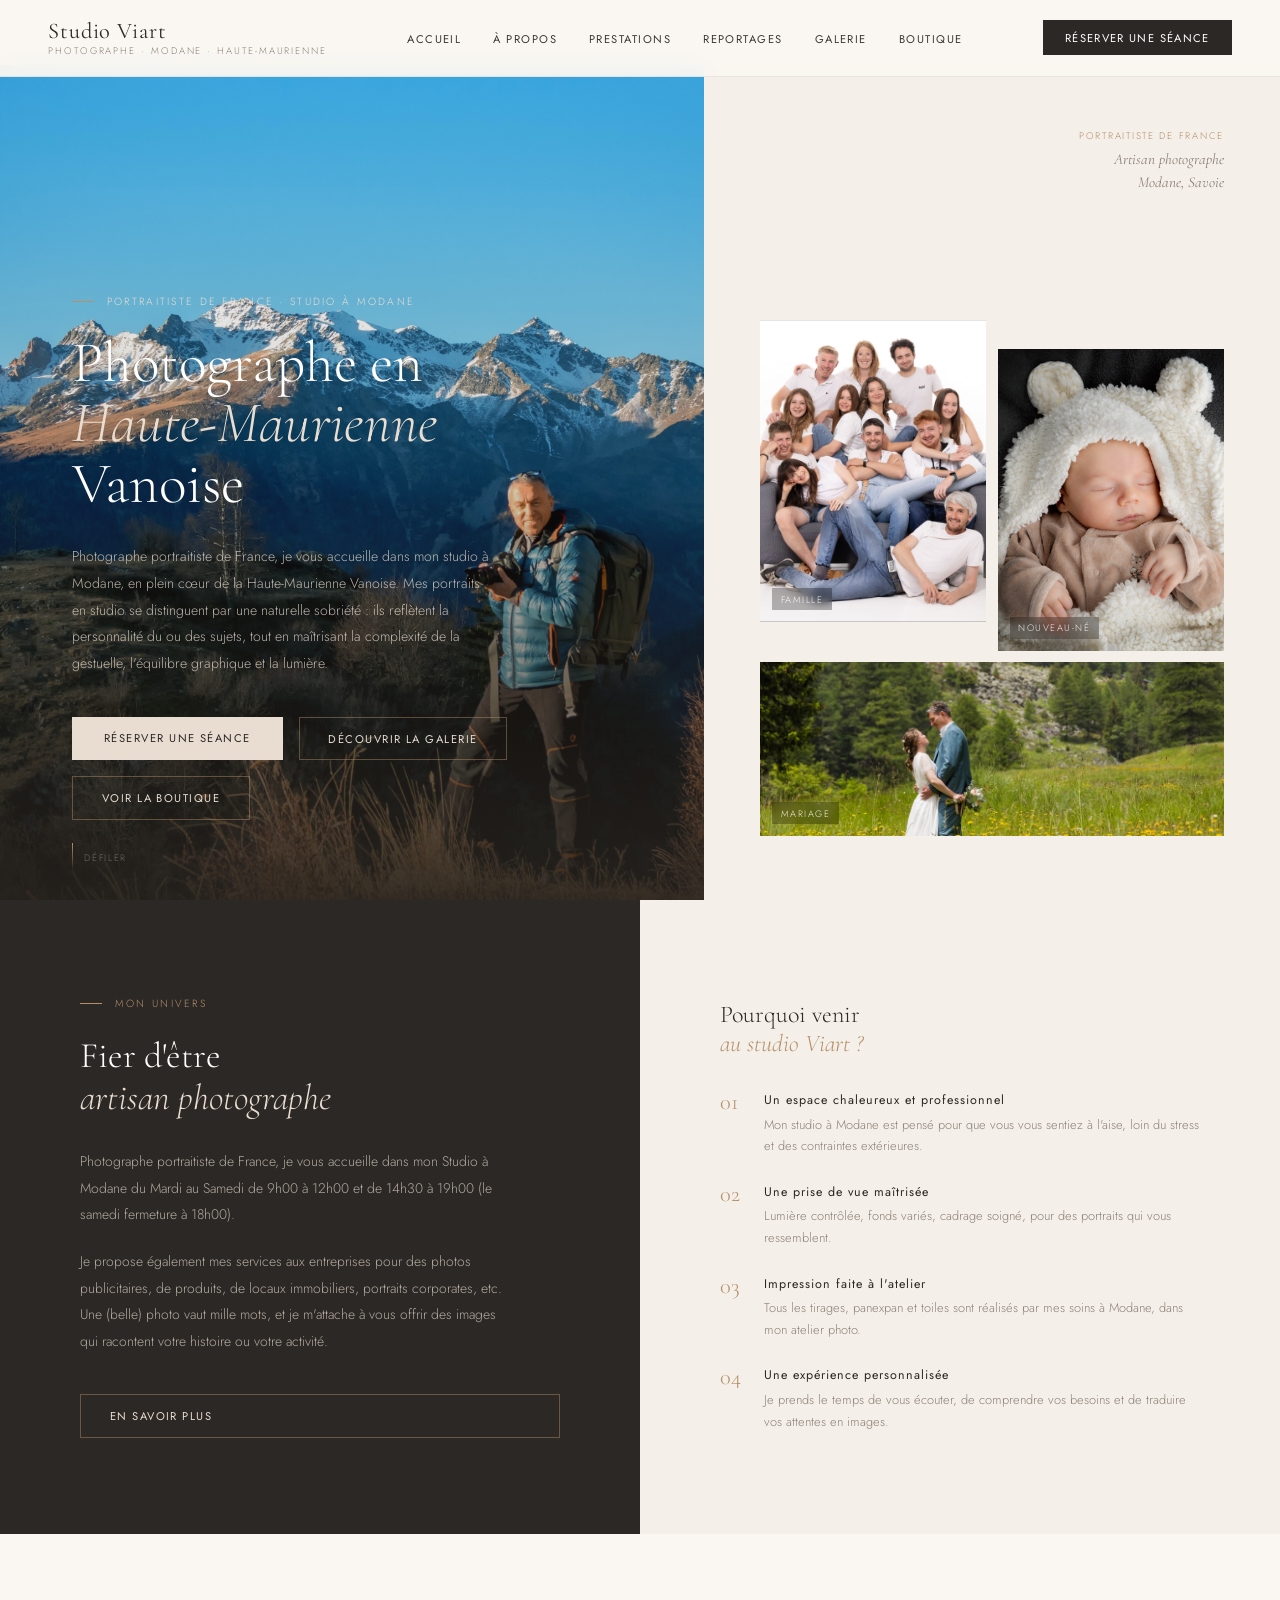
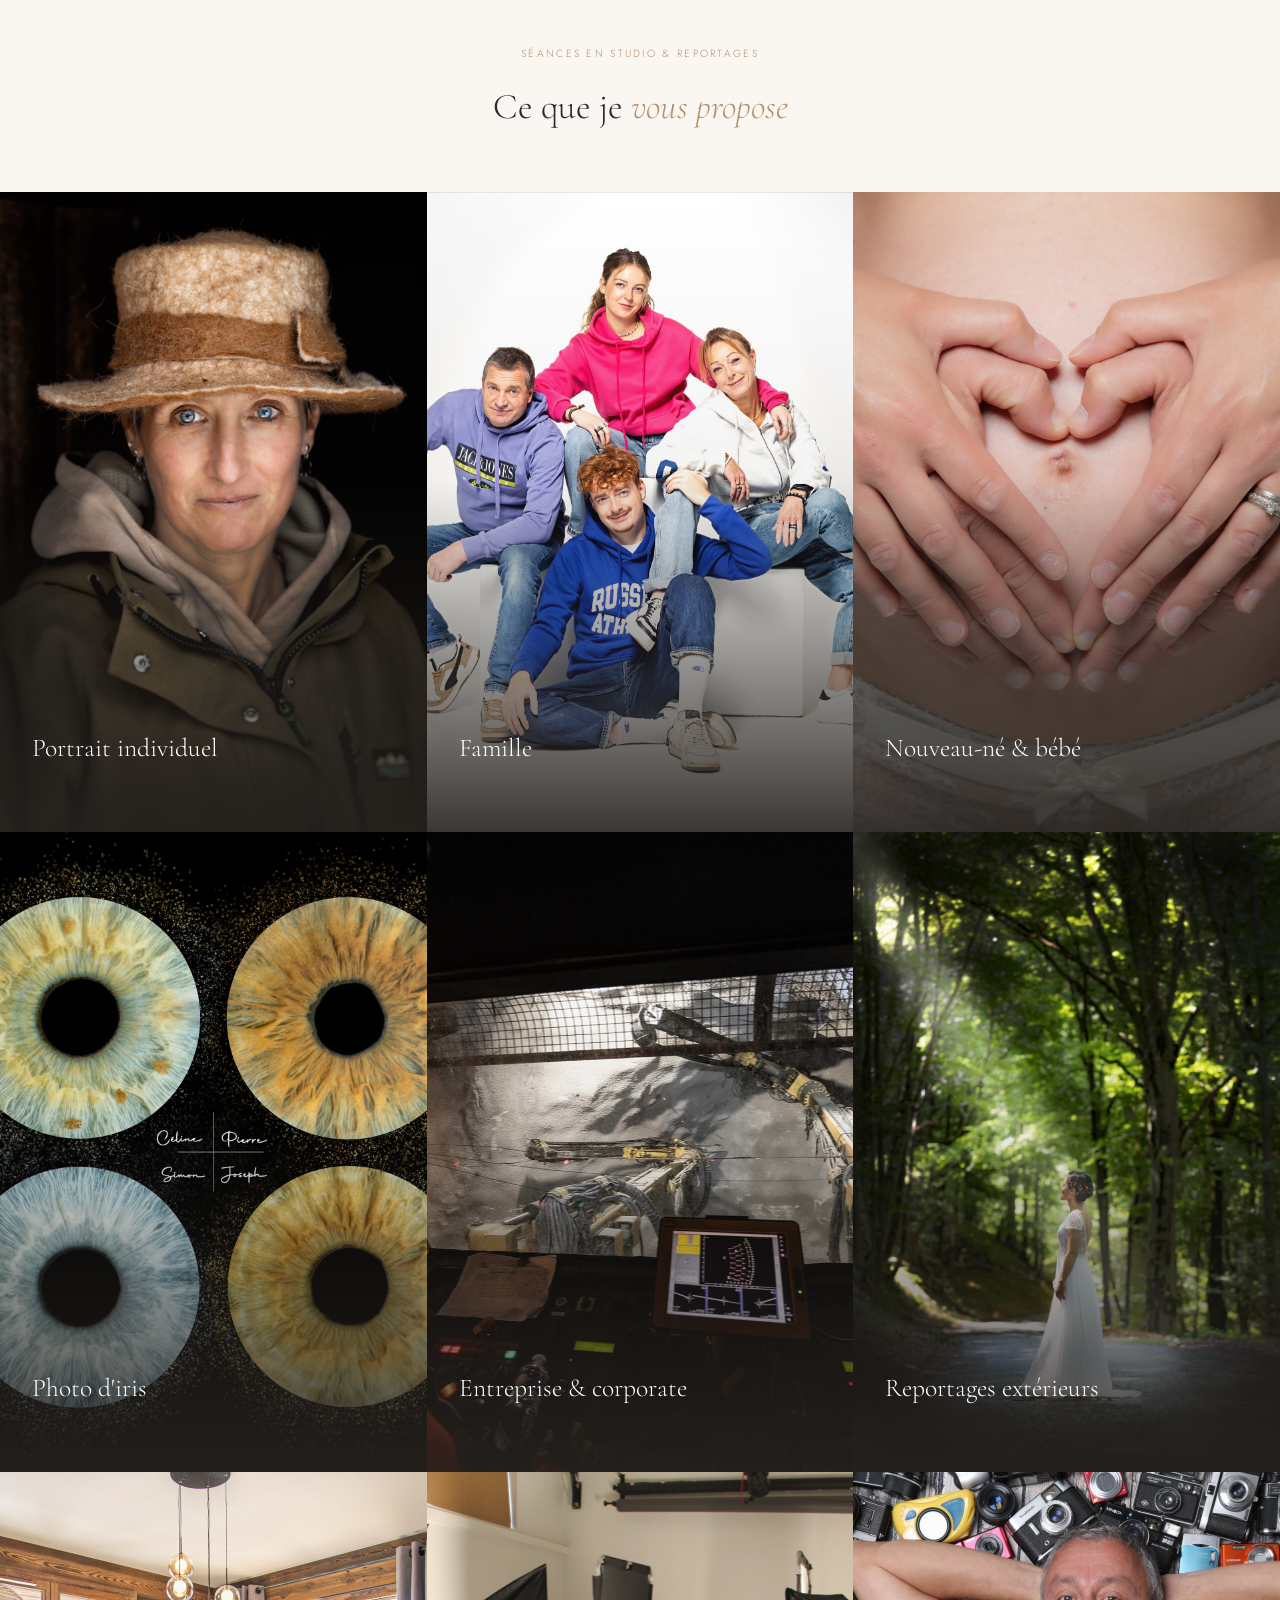
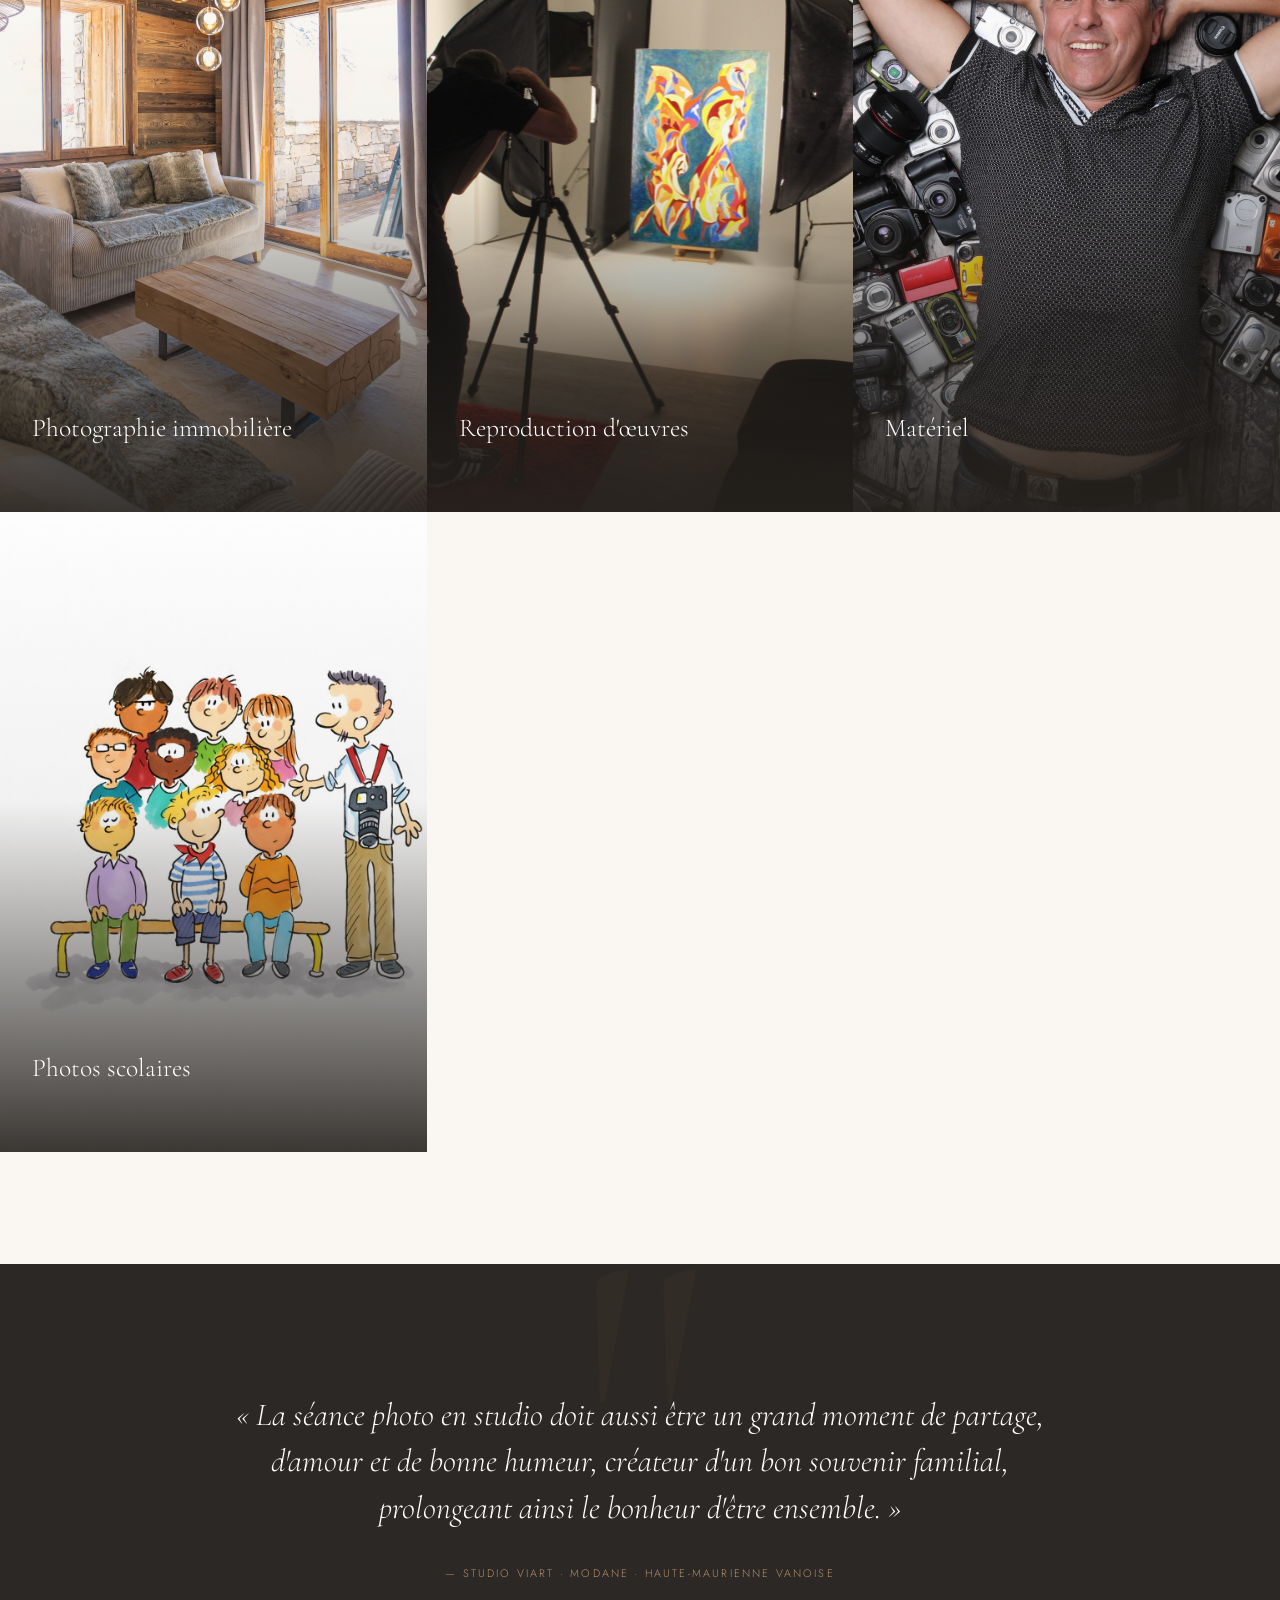
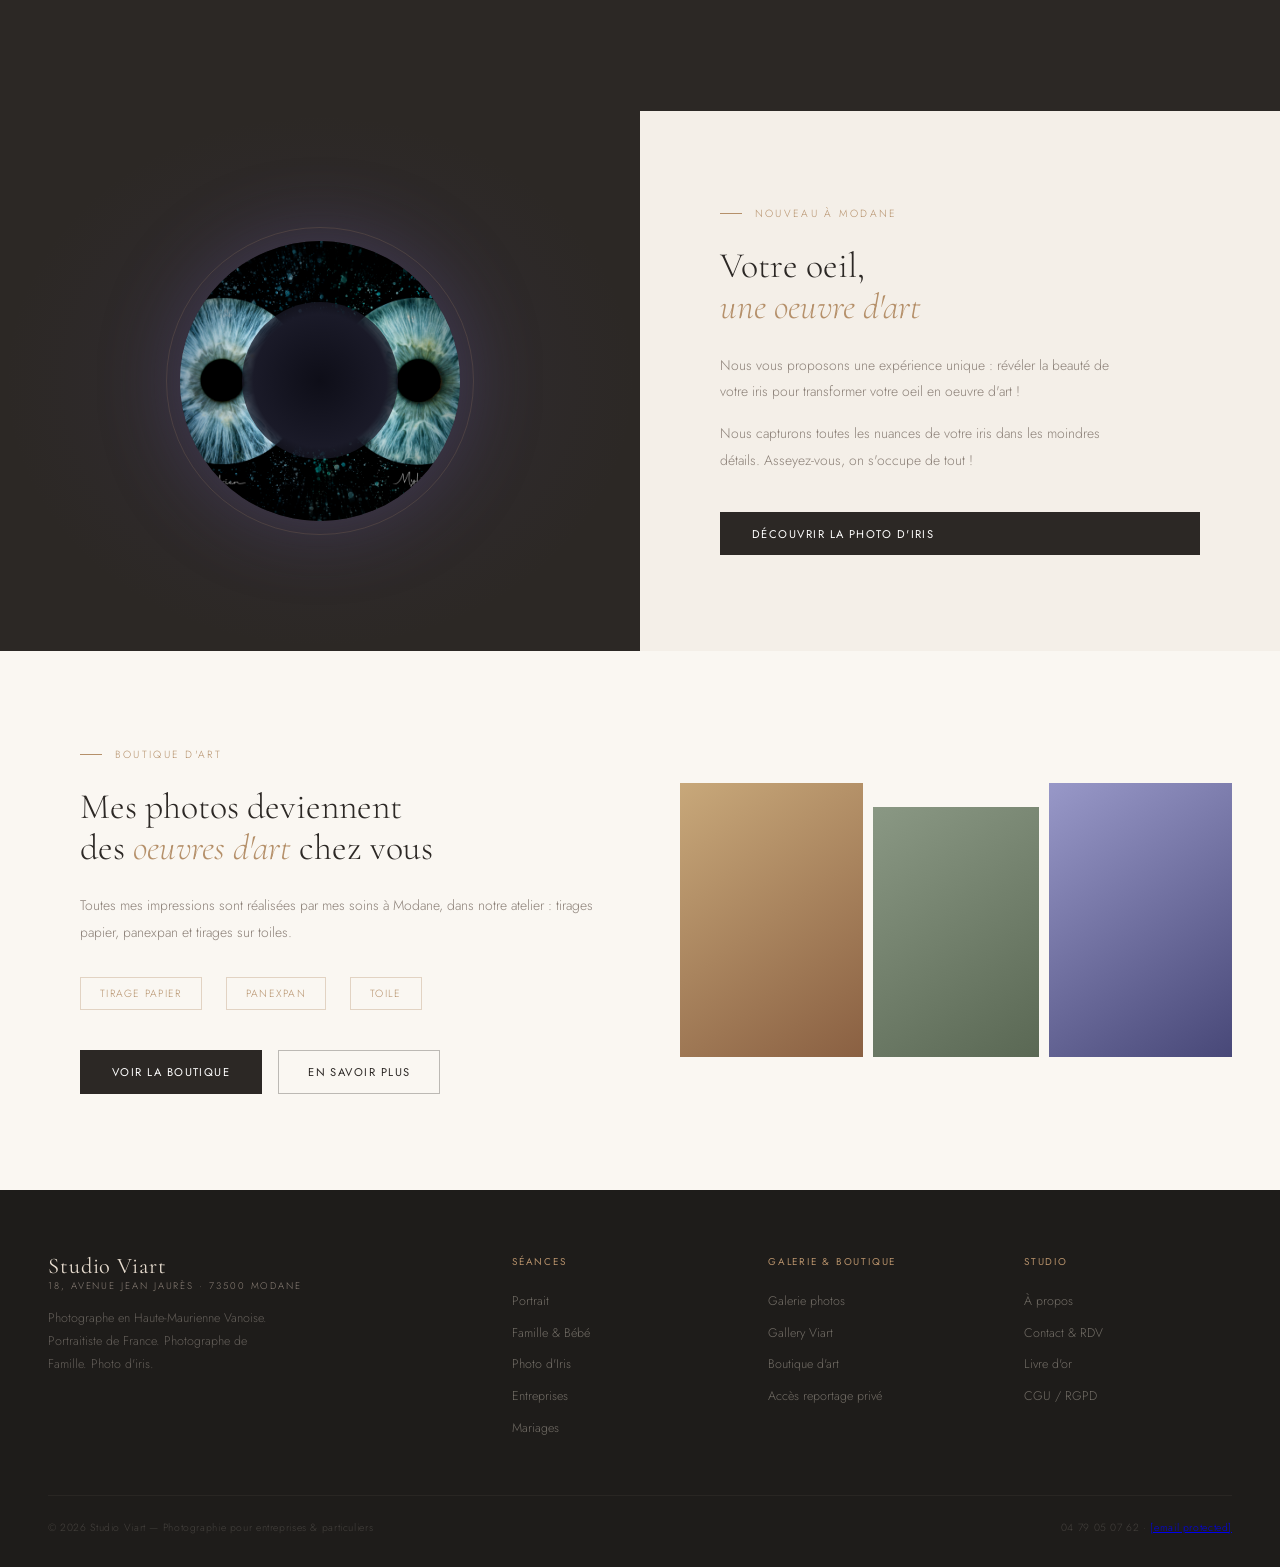
==== commit e9241d8e: "better pictures displayed" ====
--- a/index.html
+++ b/index.html
@@ -112,7 +112,7 @@
 }
 .hero-bg {
   position: absolute; inset: 0;
-  background: url('images/Portraits/4.jpg') center/cover no-repeat;
+  background: url('images/portrait JLV/1.jpg') center/cover no-repeat;
 }
 .hero-bg::after {
   content: ''; position: absolute; inset: 0;
@@ -232,12 +232,12 @@
 .seance-card:hover::before { opacity: 0.97; }
 .seance-bg { position: absolute; inset: 0; transition: transform .6s ease; }
 .seance-card:hover .seance-bg { transform: scale(1.05); }
-.sb-portrait   { background: url('images/Portraits/4.jpg') center/cover no-repeat; }
-.sb-famille    { background: url('images/Future Maman & Bébé/4.jpg') center/cover no-repeat; }
+.sb-portrait   { background: url('images/Corporate/1.jpg') center/cover no-repeat; }
+.sb-famille    { background: url('images/Portraits/6.jpg') center/cover no-repeat; }
 .sb-bebe       { background: url('images/Future Maman & Bébé/6.jpg') center/cover no-repeat; }
 .sb-iris       { background: url('images/Iris/2.jpg') center/cover no-repeat; }
-.sb-entreprise { background: url('images/Corporate/2.jpg') center/cover no-repeat; }
-.sb-ext        { background: url('images/Mariage/1.jpg') center/cover no-repeat; }
+.sb-entreprise { background: url('images/Entreprise/5.jpg') center/cover no-repeat; }
+.sb-ext        { background: url('images/Mariage/6.jpg') center/cover no-repeat; }
 
 .seance-content { position: relative; z-index: 2; }
 .seance-content h3 {
@@ -466,7 +466,7 @@
 }
 .reportages-hero-bg {
   position: absolute; inset: 0;
-  background: url('images/Mariage/4.jpg') center/cover no-repeat;
+  background: url('images/Mariage/4.jpg') center 20%/cover no-repeat;
 }
 .reportages-hero-bg::after {
   content: ''; position: absolute; inset: 0;
@@ -557,7 +557,7 @@
 .gm-item:hover img { transform: scale(1.02); opacity: 0.92; }
 .gm1 { aspect-ratio: 3/4; background: url('images/Portraits/4.jpg') center/cover no-repeat; }
 .gm2 { aspect-ratio: 1/1; background: url('images/Portraits/5.jpg') center/cover no-repeat; }
-.gm3 { aspect-ratio: 4/5; background: url('images/Portraits/6.jpg') center/cover no-repeat; }
+.gm3 { aspect-ratio: 4/5; background: url('images/Portraits/6.jpg') top/cover no-repeat; }
 .gm4 { aspect-ratio: 3/4; background: url('images/Corporate/1.jpg') center/cover no-repeat; }
 .gm5 { aspect-ratio: 1/1; background: url('images/Corporate/2.jpg') center/cover no-repeat; }
 .gm6 { aspect-ratio: 3/5; background: url('images/Corporate/3.jpg') center/cover no-repeat; }
@@ -591,8 +591,8 @@
 .boutique-hero p { font-size: 0.87rem; font-weight: 300; line-height: 1.9; color: rgba(232,221,208,0.72); margin-top: 1.2rem; }
 .boutique-hero-ctas { margin-top: 2.5rem; display: flex; gap: 1rem; }
 .boutique-hero-visual { display: grid; grid-template-columns: 1fr 1fr; gap: 0.7rem; }
-.bh1 { aspect-ratio: 3/4; background: url('images/Reproduction tableaux/1.jpg') center/cover no-repeat; }
-.bh2 { aspect-ratio: 3/4; background: url('images/Encadrements/1.jpg') center/cover no-repeat; margin-top: 2rem; }
+.bh1 { aspect-ratio: 3/4; background: url('images/Gallery/1.jpg') center/cover no-repeat; }
+.bh2 { aspect-ratio: 3/4; background: url('images/Gallery/2.jpg') center/cover no-repeat; margin-top: 2rem; }
 
 .boutique-formats-section { padding: 6rem 5rem; background: var(--sand-light); }
 .boutique-formats-section h2 {
@@ -708,7 +708,7 @@
 }
 
 /* ── Nouvelles catégories de séances ── */
-.sb-immobilier  { background: url('images/Immobilier/1.jpg') center/cover no-repeat; }
+.sb-immobilier  { background: url('images/Immobilier/5.jpg') center/cover no-repeat; }
 .sb-encadrements{ background: url('images/Encadrements/1.jpg') center/cover no-repeat; }
 .sb-reproduction{ background: url('images/Reproduction tableaux/1.jpg') center/cover no-repeat; }
 .sb-occasions   { background: url('images/Occasions/1.jpg') center/cover no-repeat; }
@@ -777,7 +777,7 @@
   <ul class="nav-links">
     <li><a href="#" onclick="showPage('accueil',this);return false;">Accueil</a></li>
     <li><a href="#" onclick="showPage('apropos',this);return false;">À propos</a></li>
-    <li><a href="#" onclick="showPage('seances',this);return false;">Préstations</a></li>
+    <li><a href="#" onclick="showPage('seances',this);return false;">Prestations</a></li>
     <li><a href="#" onclick="showPage('reportages',this);return false;">Reportages</a></li>
     <li><a href="#" onclick="showPage('galerie',this);return false;">Galerie</a></li>
     <li><a href="#" onclick="showPage('boutique',this);return false;">Boutique</a></li>
@@ -920,7 +920,7 @@
         <div class="seance-bg sb-ext"></div>
         <div class="seance-content">
           <h3>Reportages extérieurs</h3>
-          <p>Mariages, événements, associations — couverture complète de vos grands moments en Maurienne.</p>
+          <p>Mariages, événements, associations... couverture complète de vos grands moments en Maurienne.</p>
           <span class="seance-arrow">Découvrir</span>
         </div>
       </a>
@@ -943,8 +943,8 @@
       <a href="#" class="seance-card" onclick="showPage('seances');return false;">
         <div class="seance-bg sb-occasions"></div>
         <div class="seance-content">
-          <h3>Matériel d'occasion</h3>
-          <p>Appareils argentiques, numériques, objectifs &amp; accessoires photo sélectionnés.</p>
+          <h3>Matériel</h3>
+          <p>Appareils photos, objectifs, jumelles &amp; accessoires photo sélectionnés.</p>
           <span class="seance-arrow">Découvrir</span>
         </div>
       </a>
@@ -1079,7 +1079,7 @@
   </section>
   <footer>
     <div class="footer-brand"><a href="#" class="nav-logo" onclick="showPage('accueil');return false;">Studio Viart<span>18, avenue Jean Jaurès · 73500 Modane</span></a><p>Photographe en Haute-Maurienne Vanoise. Portraitiste de France. Photo d'iris.</p></div>
-    <div class="footer-col"><h4>Navigation</h4><ul><li><a href="#" onclick="showPage('seances');return false;">Préstations</a></li><li><a href="#" onclick="showPage('reportages');return false;">Reportages</a></li><li><a href="#" onclick="showPage('galerie');return false;">Galerie</a></li><li><a href="#" onclick="showPage('boutique');return false;">Boutique</a></li><li><a href="#" onclick="showPage('contact');return false;">Contact</a></li></ul></div>
+    <div class="footer-col"><h4>Navigation</h4><ul><li><a href="#" onclick="showPage('seances');return false;">Prestations</a></li><li><a href="#" onclick="showPage('reportages');return false;">Reportages</a></li><li><a href="#" onclick="showPage('galerie');return false;">Galerie</a></li><li><a href="#" onclick="showPage('boutique');return false;">Boutique</a></li><li><a href="#" onclick="showPage('contact');return false;">Contact</a></li></ul></div>
     <div class="footer-col"><h4>Contact</h4><ul><li><a href="tel:0479050762">04 79 05 07 62</a></li><li><a href="/cdn-cgi/l/email-protection#7f0c0b0a1b161009161e0d0b3f18121e1613511c1012"><span class="__cf_email__" data-cfemail="b7c4c3c2d3ded8c1ded6c5c3f7d0dad6dedb99d4d8da">[email&#160;protected]</span></a></li></ul></div>
     <div class="footer-col"><h4>Horaires</h4><ul><li><a href="#">Mar–Ven 9h–12h / 14h30–19h</a></li><li><a href="#">Samedi 9h–12h / 14h30–18h</a></li></ul></div>
     <div class="footer-bottom"><p>© 2026 Studio Viart</p><p>04 79 05 07 62 · <a href="/cdn-cgi/l/email-protection" class="__cf_email__" data-cfemail="4d3e39382924223b242c3f390d2a202c2421632e2220">[email&#160;protected]</a></p></div>
@@ -1092,7 +1092,7 @@
 <div class="page" id="page-seances">
   <section class="seances-hero">
     <div class="seances-hero-bg"></div>
-    <h1 style="position:relative;z-index:2;">Préstations<br><em>Portraits, famille, entreprise, immobilier, matériel &amp; plus</em></h1>
+    <h1 style="position:relative;z-index:2;">Prestations<br><em>Portraits, famille, entreprise, immobilier, matériel &amp; plus</em></h1>
     <p style="position:relative;z-index:2;font-size:.87rem;font-weight:300;line-height:1.9;color:rgba(232,221,208,.72);max-width:580px;margin-top:1.2rem;">Dans mon studio à Modane, je vous propose différents types de séances pour mettre en valeur votre image au quotidien, en famille ou en entreprise. Chaque séance est une expérience personnalisée : nous échangeons avant la prise de vue pour choisir le style, la tenue et le cadre qui vous correspondent le mieux.</p>
   </section>
 
@@ -1351,7 +1351,7 @@
 
   <footer>
     <div class="footer-brand"><a href="#" class="nav-logo" onclick="showPage('accueil');return false;">Studio Viart<span>18, avenue Jean Jaurès · 73500 Modane</span></a><p>Photographe en Haute-Maurienne Vanoise. Portraitiste de France. Photo d'iris.</p></div>
-    <div class="footer-col"><h4>Navigation</h4><ul><li><a href="#" onclick="showPage('seances');return false;">Préstations</a></li><li><a href="#" onclick="showPage('galerie');return false;">Galerie</a></li><li><a href="#" onclick="showPage('contact');return false;">Contact</a></li></ul></div>
+    <div class="footer-col"><h4>Navigation</h4><ul><li><a href="#" onclick="showPage('seances');return false;">Prestations</a></li><li><a href="#" onclick="showPage('galerie');return false;">Galerie</a></li><li><a href="#" onclick="showPage('contact');return false;">Contact</a></li></ul></div>
     <div class="footer-col"><h4>Contact</h4><ul><li><a href="tel:0479050762">04 79 05 07 62</a></li><li><a href="/cdn-cgi/l/email-protection#f98a8d8c9d90968f90988b8db99e94989095d79a9694"><span class="__cf_email__" data-cfemail="5e2d2a2b3a373128373f2c2a1e39333f3732703d3133">[email&#160;protected]</span></a></li></ul></div>
     <div class="footer-col"><h4>Horaires</h4><ul><li><a href="#">Mar–Ven 9h–12h / 14h30–19h</a></li><li><a href="#">Sam 9h–12h / 14h30–18h</a></li></ul></div>
     <div class="footer-bottom"><p>© 2026 Studio Viart</p><p>04 79 05 07 62 · <a href="/cdn-cgi/l/email-protection" class="__cf_email__" data-cfemail="cbb8bfbeafa2a4bda2aab9bf8baca6aaa2a7e5a8a4a6">[email&#160;protected]</a></p></div>
@@ -1377,8 +1377,6 @@
     <button class="gtab" onclick="setGalerieTab(this,'immobilier')">Immobilier</button>
     <button class="gtab" onclick="setGalerieTab(this,'encadrements')">Encadrements</button>
     <button class="gtab" onclick="setGalerieTab(this,'reproduction')">Reproduction de tableaux</button>
-    <button class="gtab" onclick="setGalerieTab(this,'occasions')">Matériel d'occasion</button>
-    <button class="gtab" onclick="setGalerieTab(this,'identites')">Photos d'identité</button>
   </div>
 
   <div class="galerie-content">
@@ -1400,7 +1398,7 @@
 
   <footer>
     <div class="footer-brand"><a href="#" class="nav-logo" onclick="showPage('accueil');return false;">Studio Viart<span>18, avenue Jean Jaurès · 73500 Modane</span></a><p>Photographe en Haute-Maurienne Vanoise. Portraitiste de France. Photo d'iris.</p></div>
-    <div class="footer-col"><h4>Navigation</h4><ul><li><a href="#" onclick="showPage('seances');return false;">Préstations</a></li><li><a href="#" onclick="showPage('boutique');return false;">Boutique</a></li><li><a href="#" onclick="showPage('contact');return false;">Contact</a></li></ul></div>
+    <div class="footer-col"><h4>Navigation</h4><ul><li><a href="#" onclick="showPage('seances');return false;">Prestations</a></li><li><a href="#" onclick="showPage('boutique');return false;">Boutique</a></li><li><a href="#" onclick="showPage('contact');return false;">Contact</a></li></ul></div>
     <div class="footer-col"><h4>Contact</h4><ul><li><a href="tel:0479050762">04 79 05 07 62</a></li><li><a href="/cdn-cgi/l/email-protection#fc8f88899895938a959d8e88bc9b919d9590d29f9391"><span class="__cf_email__" data-cfemail="42313637262b2d342b23303602252f232b2e6c212d2f">[email&#160;protected]</span></a></li></ul></div>
     <div class="footer-col"><h4>Horaires</h4><ul><li><a href="#">Mar–Ven 9h–12h / 14h30–19h</a></li><li><a href="#">Sam 9h–12h / 14h30–18h</a></li></ul></div>
     <div class="footer-bottom"><p>© 2026 Studio Viart</p><p>04 79 05 07 62 · <a href="/cdn-cgi/l/email-protection" class="__cf_email__" data-cfemail="6a191e1f0e03051c030b181e2a0d070b030644090507">[email&#160;protected]</a></p></div>
@@ -1465,7 +1463,7 @@
 
   <footer>
     <div class="footer-brand"><a href="#" class="nav-logo" onclick="showPage('accueil');return false;">Studio Viart<span>18, avenue Jean Jaurès · 73500 Modane</span></a><p>Photographe en Haute-Maurienne Vanoise. Portraitiste de France. Photo d'iris.</p></div>
-    <div class="footer-col"><h4>Navigation</h4><ul><li><a href="#" onclick="showPage('seances');return false;">Préstations</a></li><li><a href="#" onclick="showPage('galerie');return false;">Galerie</a></li><li><a href="#" onclick="showPage('contact');return false;">Contact</a></li></ul></div>
+    <div class="footer-col"><h4>Navigation</h4><ul><li><a href="#" onclick="showPage('seances');return false;">Prestations</a></li><li><a href="#" onclick="showPage('galerie');return false;">Galerie</a></li><li><a href="#" onclick="showPage('contact');return false;">Contact</a></li></ul></div>
     <div class="footer-col"><h4>Contact</h4><ul><li><a href="tel:0479050762">04 79 05 07 62</a></li><li><a href="/cdn-cgi/l/email-protection#53202726373a3c253a32212713343e323a3f7d303c3e"><span class="__cf_email__" data-cfemail="0b787f7e6f62647d626a797f4b6c666a626725686466">[email&#160;protected]</span></a></li></ul></div>
     <div class="footer-col"><h4>Horaires</h4><ul><li><a href="#">Mar–Ven 9h–12h / 14h30–19h</a></li><li><a href="#">Sam 9h–12h / 14h30–18h</a></li></ul></div>
     <div class="footer-bottom"><p>© 2026 Studio Viart</p><p>04 79 05 07 62 · <a href="/cdn-cgi/l/email-protection" class="__cf_email__" data-cfemail="6b181f1e0f02041d020a191f2b0c060a020745080406">[email&#160;protected]</a></p></div>
@@ -1544,7 +1542,7 @@
 
   <footer>
     <div class="footer-brand"><a href="#" class="nav-logo" onclick="showPage('accueil');return false;">Studio Viart<span>18, avenue Jean Jaurès · 73500 Modane</span></a><p>Photographe en Haute-Maurienne Vanoise. Portraitiste de France. Photo d'iris.</p></div>
-    <div class="footer-col"><h4>Navigation</h4><ul><li><a href="#" onclick="showPage('seances');return false;">Préstations</a></li><li><a href="#" onclick="showPage('galerie');return false;">Galerie</a></li><li><a href="#" onclick="showPage('boutique');return false;">Boutique</a></li></ul></div>
+    <div class="footer-col"><h4>Navigation</h4><ul><li><a href="#" onclick="showPage('seances');return false;">Prestations</a></li><li><a href="#" onclick="showPage('galerie');return false;">Galerie</a></li><li><a href="#" onclick="showPage('boutique');return false;">Boutique</a></li></ul></div>
     <div class="footer-col"><h4>Contact</h4><ul><li><a href="tel:0479050762">04 79 05 07 62</a></li><li><a href="/cdn-cgi/l/email-protection#ccbfb8b9a8a5a3baa5adbeb88caba1ada5a0e2afa3a1"><span class="__cf_email__" data-cfemail="bbc8cfcedfd2d4cdd2dac9cffbdcd6dad2d795d8d4d6">[email&#160;protected]</span></a></li></ul></div>
     <div class="footer-col"><h4>Horaires</h4><ul><li><a href="#">Mar–Ven 9h–12h / 14h30–19h</a></li><li><a href="#">Sam 9h–12h / 14h30–18h</a></li></ul></div>
     <div class="footer-bottom"><p>© 2026 Studio Viart — CGU · RGPD</p><p>04 79 05 07 62 · <a href="/cdn-cgi/l/email-protection" class="__cf_email__" data-cfemail="d4a7a0a1b0bdbba2bdb5a6a094b3b9b5bdb8fab7bbb9">[email&#160;protected]</a></p></div>
@@ -1639,7 +1637,6 @@
   // ➕ "encadrements" — ajoutez/supprimez des lignes ici
   encadrements: [
     'images/Encadrements/1.jpg',   // _MG_0006.JPG
-    'images/Encadrements/2.jpg',   // _MG_0011.JPG
   ],
   // ➕ "reproduction" — ajoutez/supprimez des lignes ici
   reproduction: [
@@ -1649,20 +1646,7 @@
     'images/Reproduction tableaux/4.jpg',   // IMG_0948.JPG
     'images/Reproduction tableaux/5.jpg',   // IMG_0949.JPG
   ],
-  // ➕ "occasions" — ajoutez/supprimez des lignes ici
-  occasions: [
-    'images/Occasions/1.jpg',      // IMG_0027.JPG
-    'images/Scolaires/1.jpg',      // 2015-11_affiche_photo_de_classe__2__m.jpg
-    'images/Actualités/1.jpg',     // LA MAURIENNE001.jpg FACEBOOK.jpg
-    'images/3.jpg',                // identite JL VIART.jpg
-    'images/2.jpg',                // 13418383_...._o.jpg
-  ],
-  // ➕ "identites" — ajoutez/supprimez des lignes ici
-  identites: [
-    'images/Identités/1.jpg',   // identité001.jpg
-    'images/Portraits/4.jpg',   // IMG_0021.jpg
-    'images/Portraits/5.jpg',   // IMG_0038.psd30x40.jpg
-  ],
+
 };
 
 const galerieIntros = {
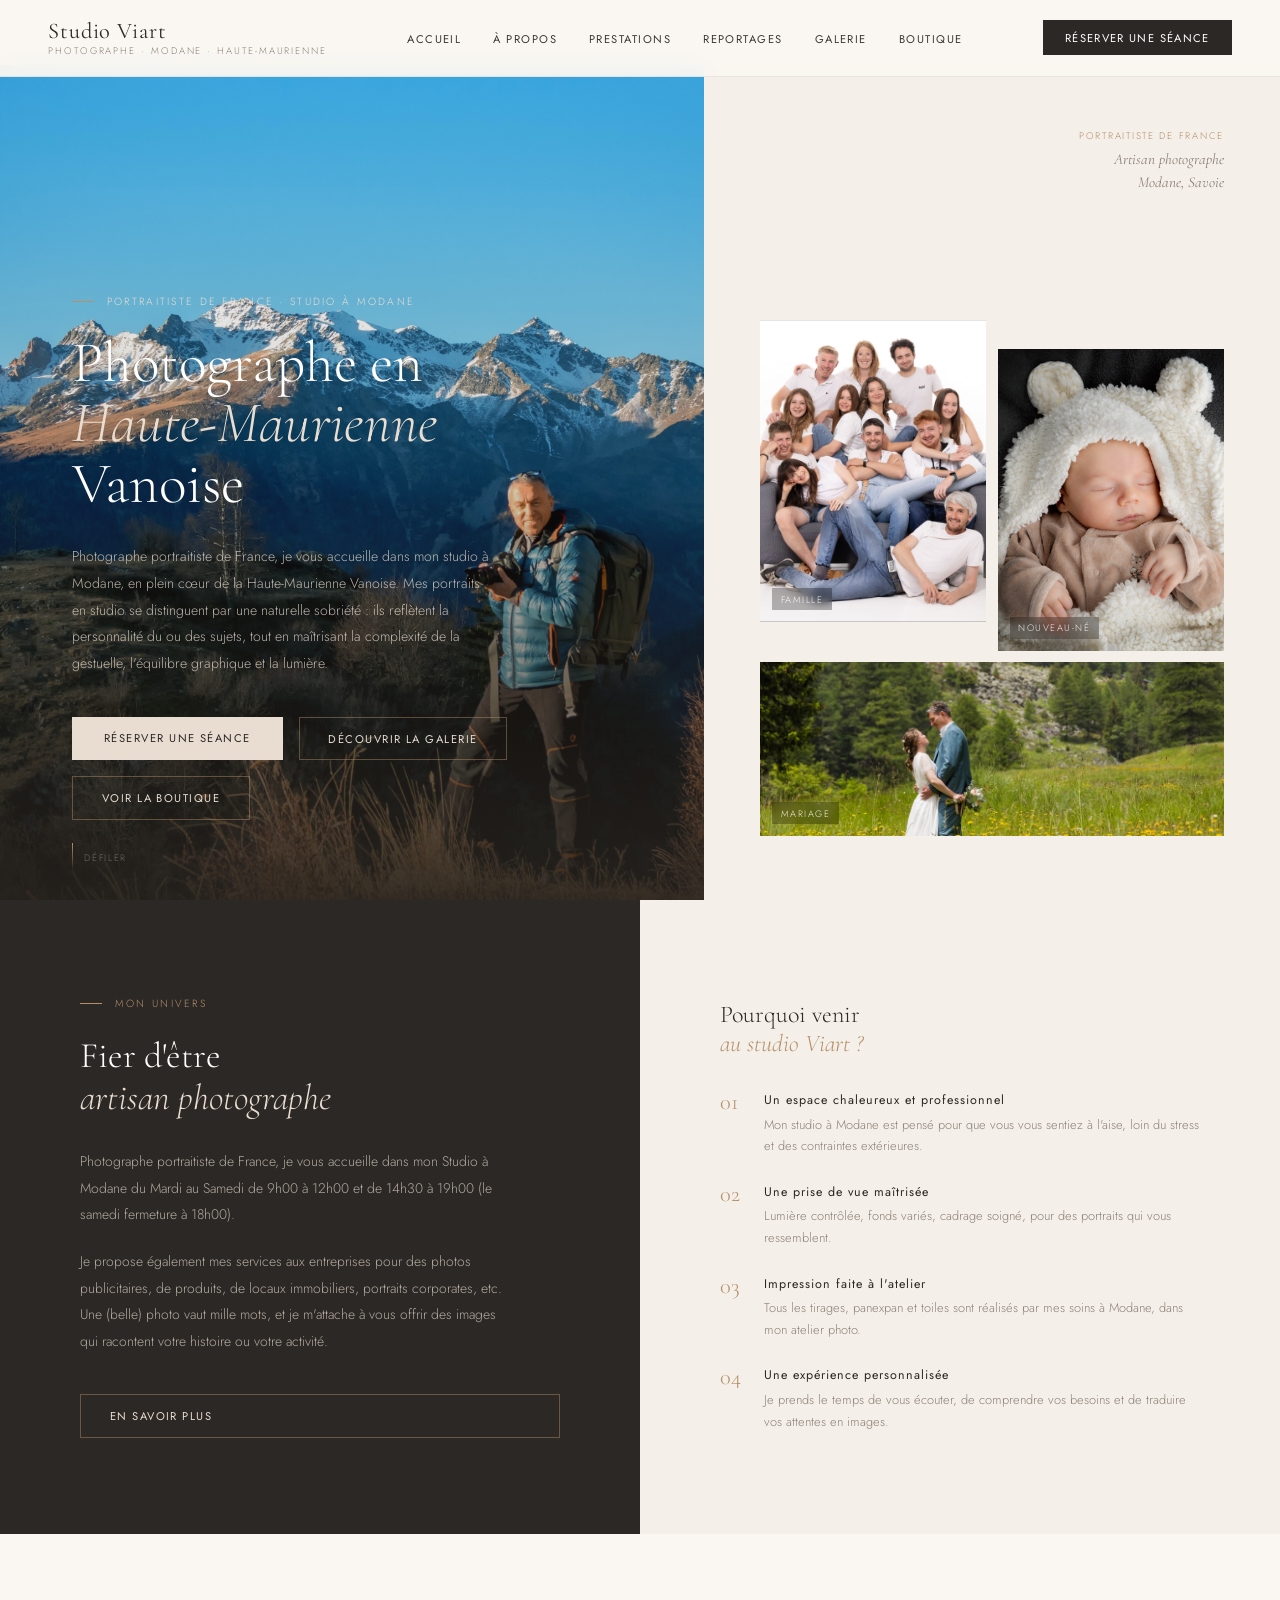
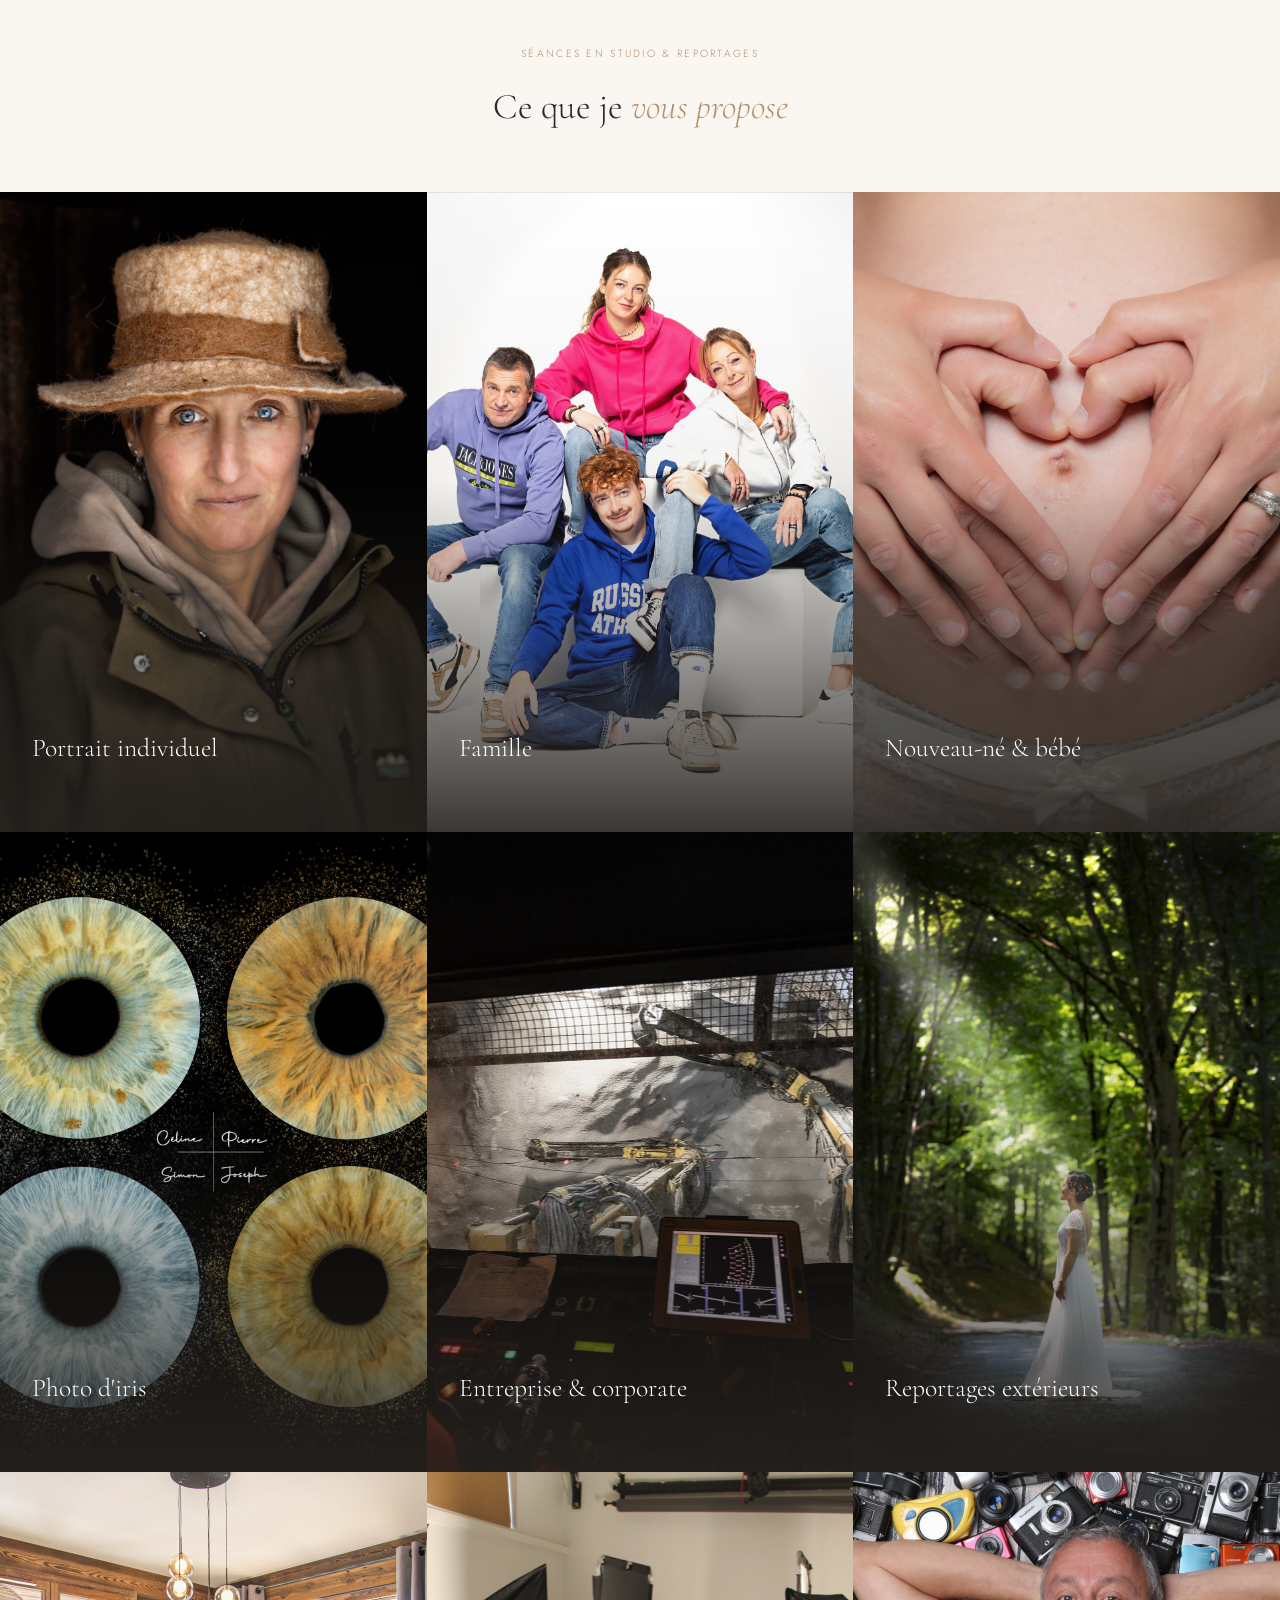
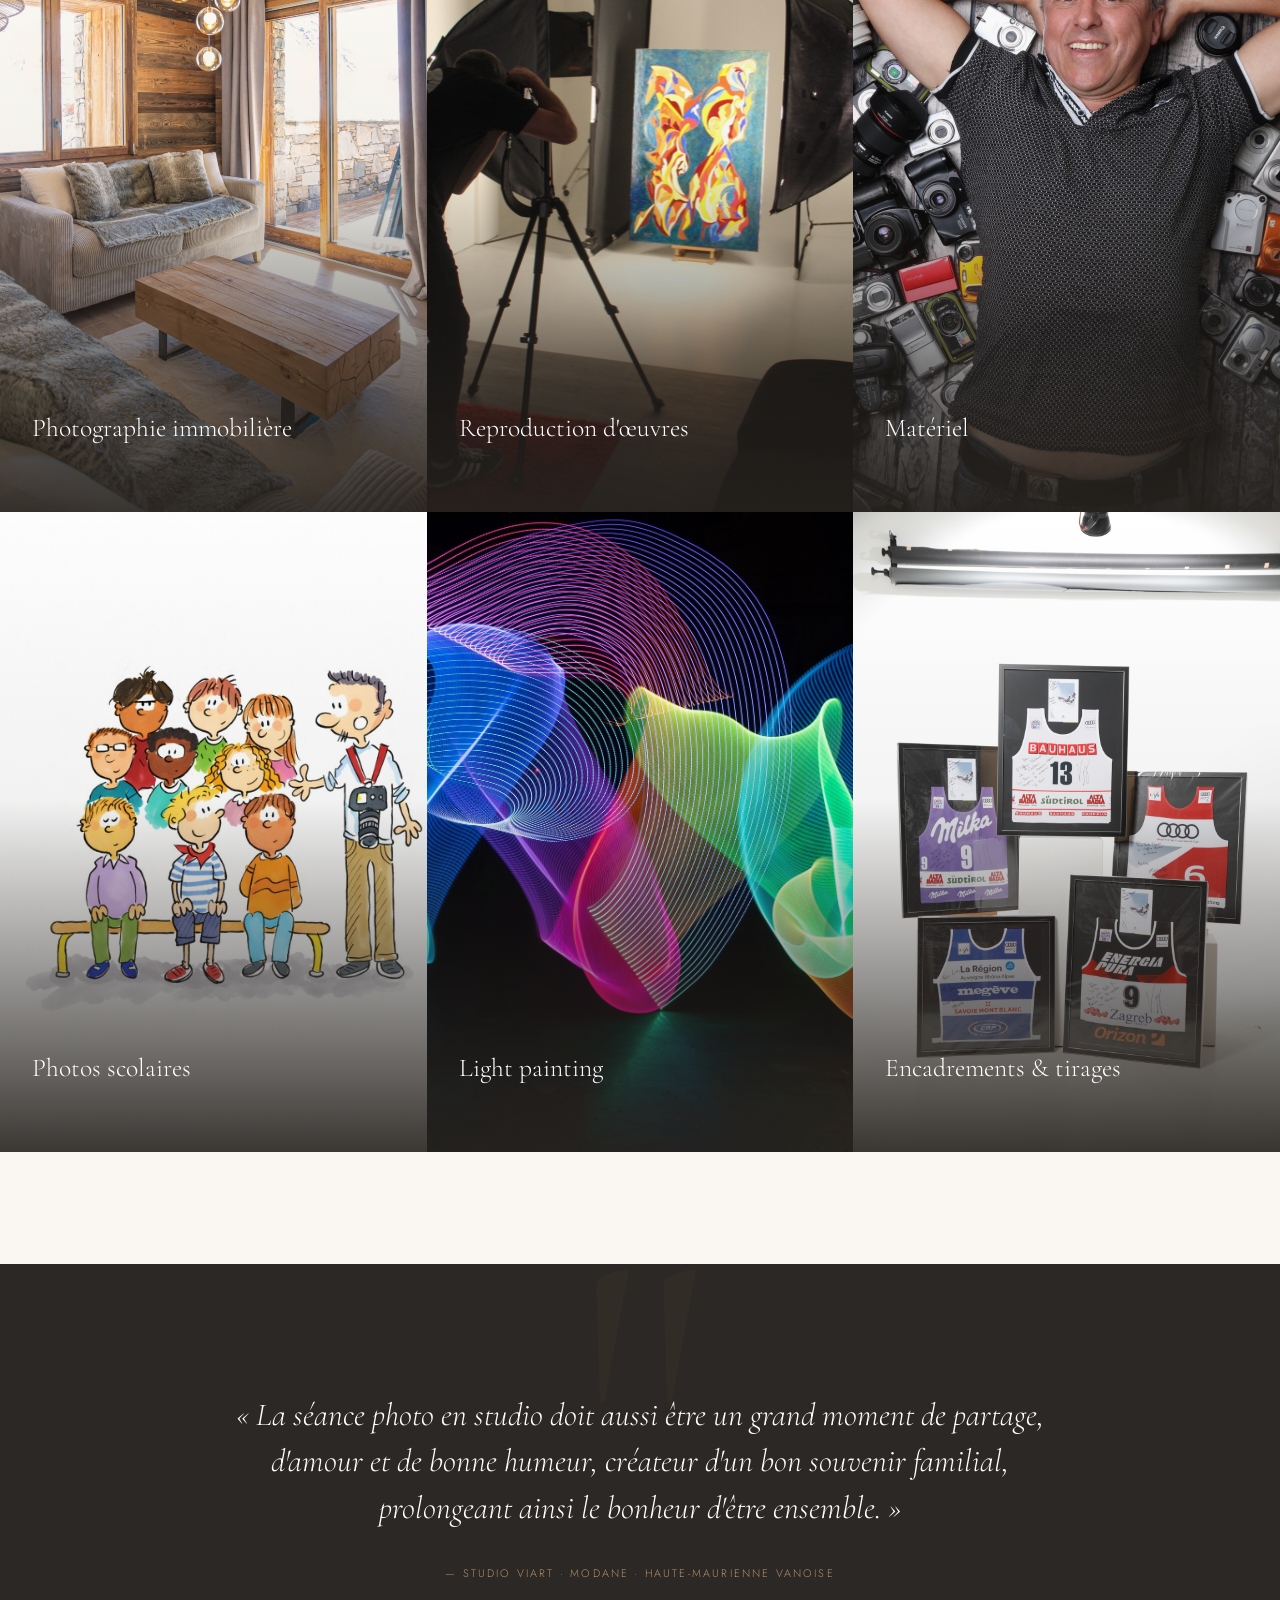
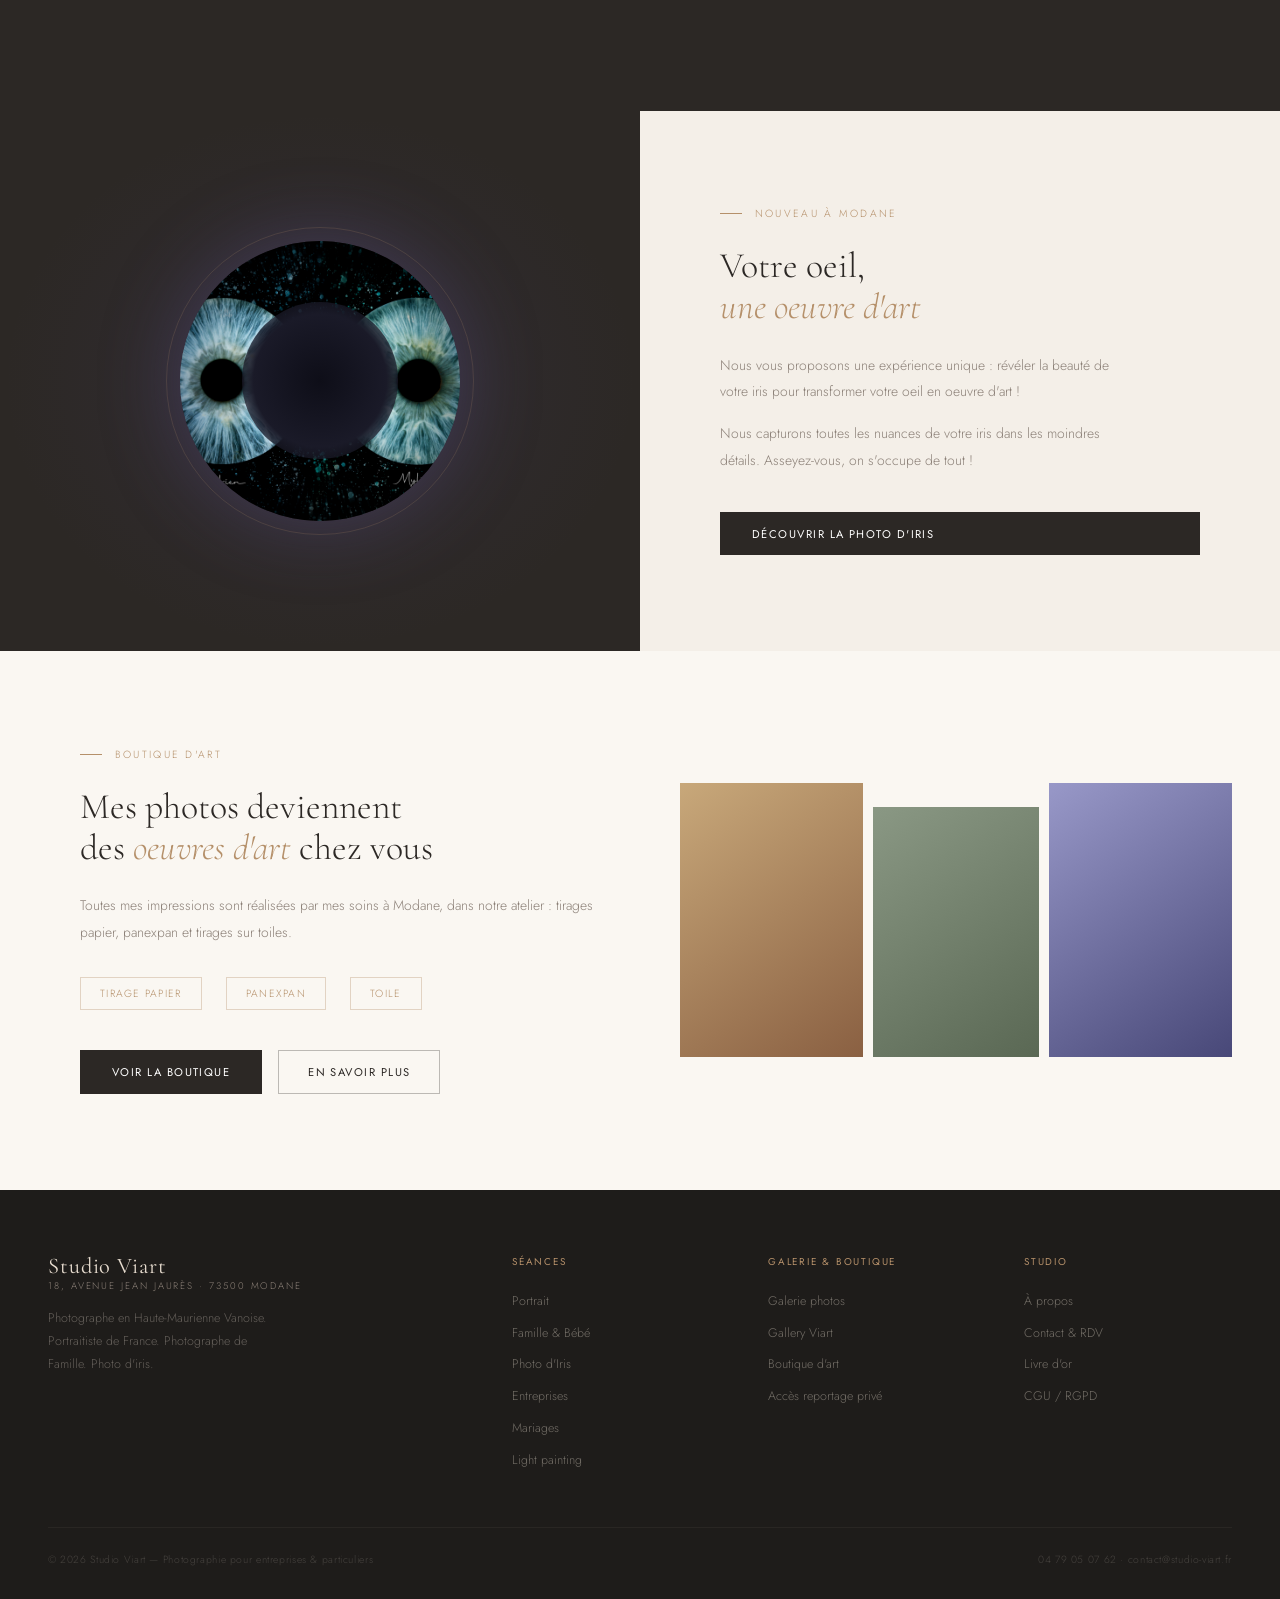
==== commit 9af91274: "fix image, ajout lightpainting and fix identite" ====
--- a/index.html
+++ b/index.html
@@ -450,11 +450,18 @@
   padding: 0.4rem 1rem; background: var(--charcoal);
   font-size: 0.62rem; font-weight: 300; letter-spacing: 0.12em; text-transform: uppercase; color: var(--sand);
 }
+
 .id-visual {
-  display: grid; grid-template-columns: 1fr 1fr; gap: 0.5rem;
-}
-.id-photo { aspect-ratio: 3/4; background: url('images/Identités/1.jpg') center/cover no-repeat; }
-.id-photo:nth-child(2) { margin-top: 1.5rem; background: url('images/Portraits/4.jpg') center/cover no-repeat; }
+  width: 100%;
+}
+
+.id-photo {
+  aspect-ratio: 3/2;
+  background: url('images/Identités/1.jpg') center/cover no-repeat;
+  width: 100%;
+}
+
+.id-photo { aspect-ratio: 3/2; background: url('images/Identités/1.jpg') center/cover no-repeat; }
 
 /* ════════════════════════════════
    PAGE REPORTAGES
@@ -555,15 +562,6 @@
   object-fit: contain;
 }
 .gm-item:hover img { transform: scale(1.02); opacity: 0.92; }
-.gm1 { aspect-ratio: 3/4; background: url('images/Portraits/4.jpg') center/cover no-repeat; }
-.gm2 { aspect-ratio: 1/1; background: url('images/Portraits/5.jpg') center/cover no-repeat; }
-.gm3 { aspect-ratio: 4/5; background: url('images/Portraits/6.jpg') top/cover no-repeat; }
-.gm4 { aspect-ratio: 3/4; background: url('images/Corporate/1.jpg') center/cover no-repeat; }
-.gm5 { aspect-ratio: 1/1; background: url('images/Corporate/2.jpg') center/cover no-repeat; }
-.gm6 { aspect-ratio: 3/5; background: url('images/Corporate/3.jpg') center/cover no-repeat; }
-.gm7 { aspect-ratio: 4/3; background: url('images/Corporate/4.jpg') center/cover no-repeat; }
-.gm8 { aspect-ratio: 3/4; background: url('images/Corporate/5.jpg') center/cover no-repeat; }
-.gm9 { aspect-ratio: 1/1; background: url('images/portrait JLV/1.jpg') center/cover no-repeat; }
 
 .galerie-boutique-cta {
   padding: 5rem; background: var(--charcoal); text-align: center;
@@ -707,12 +705,14 @@
   .formats-grid { grid-template-columns: 1fr; }
 }
 
-/* ── Nouvelles catégories de séances ── */
+/* ── Catégories de séances ── */
 .sb-immobilier  { background: url('images/Immobilier/5.jpg') center/cover no-repeat; }
 .sb-encadrements{ background: url('images/Encadrements/1.jpg') center/cover no-repeat; }
 .sb-reproduction{ background: url('images/Reproduction tableaux/1.jpg') center/cover no-repeat; }
 .sb-occasions   { background: url('images/Occasions/1.jpg') center/cover no-repeat; }
 .sb-scolaires   { background: url('images/Scolaires/1.jpg') center/cover no-repeat; }
+/* ── NOUVEAU : Light painting ── */
+.sb-lightpainting { background: url('images/Lightpainting/1.jpg') center/cover no-repeat; }
 
 
 /* ══ LIGHTBOX ══ */
@@ -956,6 +956,23 @@
           <span class="seance-arrow">Découvrir</span>
         </div>
       </a>
+      <!-- ── NOUVEAU : Light painting ── -->
+      <a href="#" class="seance-card" onclick="showPage('seances');return false;">
+        <div class="seance-bg sb-lightpainting"></div>
+        <div class="seance-content">
+          <h3>Light painting</h3>
+          <p>L'art de peindre avec la lumière — poses longues et créations lumineuses uniques.</p>
+          <span class="seance-arrow">Découvrir</span>
+        </div>
+      </a>
+      <a href="#" class="seance-card" onclick="showPage('seances');return false;">
+      <div class="seance-bg sb-encadrements"></div>
+      <div class="seance-content">
+        <h3>Encadrements &amp; tirages</h3>
+        <p>Tirages papier, panexpan et encadrements réalisés dans notre atelier à Modane.</p>
+        <span class="seance-arrow">Découvrir</span>
+      </div>
+    </a>
     </div>
   </section>
 
@@ -1014,6 +1031,7 @@
       <li><a href="#" onclick="showPage('seances');return false;">Photo d'Iris</a></li>
       <li><a href="#" onclick="showPage('seances');return false;">Entreprises</a></li>
       <li><a href="#" onclick="showPage('reportages');return false;">Mariages</a></li>
+      <li><a href="#" onclick="showPage('seances');return false;">Light painting</a></li>
     </ul></div>
     <div class="footer-col"><h4>Galerie &amp; boutique</h4><ul>
       <li><a href="#" onclick="showPage('galerie');return false;">Galerie photos</a></li>
@@ -1029,7 +1047,7 @@
     </ul></div>
     <div class="footer-bottom">
       <p>© 2026 Studio Viart — Photographie pour entreprises &amp; particuliers</p>
-      <p>04 79 05 07 62 · <a href="/cdn-cgi/l/email-protection" class="__cf_email__" data-cfemail="36454243525f59405f57444276515b575f5a1855595b">[email&#160;protected]</a></p>
+      <p>04 79 05 07 62 · contact@studio-viart.fr</p>
     </div>
   </footer>
 </div>
@@ -1080,9 +1098,9 @@
   <footer>
     <div class="footer-brand"><a href="#" class="nav-logo" onclick="showPage('accueil');return false;">Studio Viart<span>18, avenue Jean Jaurès · 73500 Modane</span></a><p>Photographe en Haute-Maurienne Vanoise. Portraitiste de France. Photo d'iris.</p></div>
     <div class="footer-col"><h4>Navigation</h4><ul><li><a href="#" onclick="showPage('seances');return false;">Prestations</a></li><li><a href="#" onclick="showPage('reportages');return false;">Reportages</a></li><li><a href="#" onclick="showPage('galerie');return false;">Galerie</a></li><li><a href="#" onclick="showPage('boutique');return false;">Boutique</a></li><li><a href="#" onclick="showPage('contact');return false;">Contact</a></li></ul></div>
-    <div class="footer-col"><h4>Contact</h4><ul><li><a href="tel:0479050762">04 79 05 07 62</a></li><li><a href="/cdn-cgi/l/email-protection#7f0c0b0a1b161009161e0d0b3f18121e1613511c1012"><span class="__cf_email__" data-cfemail="b7c4c3c2d3ded8c1ded6c5c3f7d0dad6dedb99d4d8da">[email&#160;protected]</span></a></li></ul></div>
+    <div class="footer-col"><h4>Contact</h4><ul><li><a href="tel:0479050762">04 79 05 07 62</a></li><li><a href="mailto:contact@studio-viart.fr">contact@studio-viart.fr</a></li></ul></div>
     <div class="footer-col"><h4>Horaires</h4><ul><li><a href="#">Mar–Ven 9h–12h / 14h30–19h</a></li><li><a href="#">Samedi 9h–12h / 14h30–18h</a></li></ul></div>
-    <div class="footer-bottom"><p>© 2026 Studio Viart</p><p>04 79 05 07 62 · <a href="/cdn-cgi/l/email-protection" class="__cf_email__" data-cfemail="4d3e39382924223b242c3f390d2a202c2421632e2220">[email&#160;protected]</a></p></div>
+    <div class="footer-bottom"><p>© 2026 Studio Viart</p><p>04 79 05 07 62 · contact@studio-viart.fr</p></div>
   </footer>
 </div>
 
@@ -1243,21 +1261,21 @@
       </div>
     </div>
 
-<!-- Matériel photo d'occasion -->
-<div class="seance-row">
-  <div class="seance-row-visual"><div class="seance-row-bg sb-occasions"></div></div>
-  <div class="seance-row-text">
-    <span class="eyebrow">Vente &amp; dépôt-vente</span>
-    <h2>Matériel photo<br><em>neuf &amp; occasion</em></h2>
-    <p>Notre magasin propose des appareils photo, objectifs et jumelles, neufs et d'occasion. Ce que nous n'avons pas en stock est disponible sur commande avec livraison dès le lendemain.</p>
-    <div class="seance-details">
-      <div class="seance-detail">Appareils numériques et argentiques en boutique.</div>
-      <div class="seance-detail">Objectifs et jumelles neufs et d'occasion.</div>
-      <div class="seance-detail">Commande avec livraison le lendemain.</div>
-    </div>
-    <a href="#" class="btn-dark" onclick="showPage('contact');return false;">Renseignements</a>
-  </div>
-</div>
+    <!-- Matériel photo d'occasion -->
+    <div class="seance-row">
+      <div class="seance-row-visual"><div class="seance-row-bg sb-occasions"></div></div>
+      <div class="seance-row-text">
+        <span class="eyebrow">Vente &amp; dépôt-vente</span>
+        <h2>Matériel photo<br><em>neuf &amp; occasion</em></h2>
+        <p>Notre magasin propose des appareils photo, objectifs et jumelles, neufs et d'occasion. Ce que nous n'avons pas en stock est disponible sur commande avec livraison dès le lendemain.</p>
+        <div class="seance-details">
+          <div class="seance-detail">Appareils numériques et argentiques en boutique.</div>
+          <div class="seance-detail">Objectifs et jumelles neufs et d'occasion.</div>
+          <div class="seance-detail">Commande avec livraison le lendemain.</div>
+        </div>
+        <a href="#" class="btn-dark" onclick="showPage('contact');return false;">Renseignements</a>
+      </div>
+    </div>
 
     <!-- Photographie scolaire -->
     <div class="seance-row">
@@ -1272,6 +1290,22 @@
           <div class="seance-detail">Galeries en ligne sécurisées pour les familles.</div>
         </div>
         <a href="#" class="btn-dark" onclick="showPage('contact');return false;">Nous contacter</a>
+      </div>
+    </div>
+
+    <!-- ══ NOUVEAU : Light painting ══ -->
+    <div class="seance-row">
+      <div class="seance-row-visual"><div class="seance-row-bg sb-lightpainting"></div></div>
+      <div class="seance-row-text">
+        <span class="eyebrow">Créations lumineuses</span>
+        <h2>Light painting<br><em>« Peindre avec la lumière »</em></h2>
+        <p>Le light painting est une technique photographique unique qui consiste à « peindre » avec des sources lumineuses durant une longue exposition. Le résultat : des images oniriques et spectaculaires, véritables œuvres d'art lumineux.</p>
+        <div class="seance-details">
+          <div class="seance-detail">Séance en studio ou en extérieur la nuit, sur rendez-vous.</div>
+          <div class="seance-detail">Poses longues et jeux de lumières pour un rendu graphique et artistique.</div>
+          <div class="seance-detail">Portraits, compositions abstraites ou à thème selon vos envies.</div>
+        </div>
+        <a href="#" class="btn-dark" onclick="showPage('contact');return false;">Réserver</a>
       </div>
     </div>
 
@@ -1304,16 +1338,15 @@
     </div>
     <div class="id-visual">
       <div class="id-photo"></div>
-      <div class="id-photo"></div>
     </div>
   </section>
 
   <footer>
     <div class="footer-brand"><a href="#" class="nav-logo" onclick="showPage('accueil');return false;">Studio Viart<span>18, avenue Jean Jaurès · 73500 Modane</span></a><p>Photographe en Haute-Maurienne Vanoise. Portraitiste de France. Photo d'iris.</p></div>
     <div class="footer-col"><h4>Navigation</h4><ul><li><a href="#" onclick="showPage('accueil');return false;">Accueil</a></li><li><a href="#" onclick="showPage('reportages');return false;">Reportages</a></li><li><a href="#" onclick="showPage('galerie');return false;">Galerie</a></li><li><a href="#" onclick="showPage('contact');return false;">Contact</a></li></ul></div>
-    <div class="footer-col"><h4>Contact</h4><ul><li><a href="tel:0479050762">04 79 05 07 62</a></li><li><a href="/cdn-cgi/l/email-protection#1063646574797f667971626450777d71797c3e737f7d"><span class="__cf_email__" data-cfemail="94e7e0e1f0fdfbe2fdf5e6e0d4f3f9f5fdf8baf7fbf9">[email&#160;protected]</span></a></li></ul></div>
+    <div class="footer-col"><h4>Contact</h4><ul><li><a href="tel:0479050762">04 79 05 07 62</a></li><li><a href="mailto:contact@studio-viart.fr">contact@studio-viart.fr</a></li></ul></div>
     <div class="footer-col"><h4>Horaires</h4><ul><li><a href="#">Mar–Ven 9h–12h / 14h30–19h</a></li><li><a href="#">Sam 9h–12h / 14h30–18h</a></li></ul></div>
-    <div class="footer-bottom"><p>© 2026 Studio Viart</p><p>04 79 05 07 62 · <a href="/cdn-cgi/l/email-protection" class="__cf_email__" data-cfemail="c2b1b6b7a6abadb4aba3b0b682a5afa3abaeeca1adaf">[email&#160;protected]</a></p></div>
+    <div class="footer-bottom"><p>© 2026 Studio Viart</p><p>04 79 05 07 62 · contact@studio-viart.fr</p></div>
   </footer>
 </div>
 
@@ -1352,9 +1385,9 @@
   <footer>
     <div class="footer-brand"><a href="#" class="nav-logo" onclick="showPage('accueil');return false;">Studio Viart<span>18, avenue Jean Jaurès · 73500 Modane</span></a><p>Photographe en Haute-Maurienne Vanoise. Portraitiste de France. Photo d'iris.</p></div>
     <div class="footer-col"><h4>Navigation</h4><ul><li><a href="#" onclick="showPage('seances');return false;">Prestations</a></li><li><a href="#" onclick="showPage('galerie');return false;">Galerie</a></li><li><a href="#" onclick="showPage('contact');return false;">Contact</a></li></ul></div>
-    <div class="footer-col"><h4>Contact</h4><ul><li><a href="tel:0479050762">04 79 05 07 62</a></li><li><a href="/cdn-cgi/l/email-protection#f98a8d8c9d90968f90988b8db99e94989095d79a9694"><span class="__cf_email__" data-cfemail="5e2d2a2b3a373128373f2c2a1e39333f3732703d3133">[email&#160;protected]</span></a></li></ul></div>
+    <div class="footer-col"><h4>Contact</h4><ul><li><a href="tel:0479050762">04 79 05 07 62</a></li><li><a href="mailto:contact@studio-viart.fr">contact@studio-viart.fr</a></li></ul></div>
     <div class="footer-col"><h4>Horaires</h4><ul><li><a href="#">Mar–Ven 9h–12h / 14h30–19h</a></li><li><a href="#">Sam 9h–12h / 14h30–18h</a></li></ul></div>
-    <div class="footer-bottom"><p>© 2026 Studio Viart</p><p>04 79 05 07 62 · <a href="/cdn-cgi/l/email-protection" class="__cf_email__" data-cfemail="cbb8bfbeafa2a4bda2aab9bf8baca6aaa2a7e5a8a4a6">[email&#160;protected]</a></p></div>
+    <div class="footer-bottom"><p>© 2026 Studio Viart</p><p>04 79 05 07 62 · contact@studio-viart.fr</p></div>
   </footer>
 </div>
 
@@ -1377,6 +1410,8 @@
     <button class="gtab" onclick="setGalerieTab(this,'immobilier')">Immobilier</button>
     <button class="gtab" onclick="setGalerieTab(this,'encadrements')">Encadrements</button>
     <button class="gtab" onclick="setGalerieTab(this,'reproduction')">Reproduction de tableaux</button>
+    <!-- ── NOUVEAU onglet ── -->
+    <button class="gtab" onclick="setGalerieTab(this,'lightpainting')">Light painting</button>
   </div>
 
   <div class="galerie-content">
@@ -1399,9 +1434,9 @@
   <footer>
     <div class="footer-brand"><a href="#" class="nav-logo" onclick="showPage('accueil');return false;">Studio Viart<span>18, avenue Jean Jaurès · 73500 Modane</span></a><p>Photographe en Haute-Maurienne Vanoise. Portraitiste de France. Photo d'iris.</p></div>
     <div class="footer-col"><h4>Navigation</h4><ul><li><a href="#" onclick="showPage('seances');return false;">Prestations</a></li><li><a href="#" onclick="showPage('boutique');return false;">Boutique</a></li><li><a href="#" onclick="showPage('contact');return false;">Contact</a></li></ul></div>
-    <div class="footer-col"><h4>Contact</h4><ul><li><a href="tel:0479050762">04 79 05 07 62</a></li><li><a href="/cdn-cgi/l/email-protection#fc8f88899895938a959d8e88bc9b919d9590d29f9391"><span class="__cf_email__" data-cfemail="42313637262b2d342b23303602252f232b2e6c212d2f">[email&#160;protected]</span></a></li></ul></div>
+    <div class="footer-col"><h4>Contact</h4><ul><li><a href="tel:0479050762">04 79 05 07 62</a></li><li><a href="mailto:contact@studio-viart.fr">contact@studio-viart.fr</a></li></ul></div>
     <div class="footer-col"><h4>Horaires</h4><ul><li><a href="#">Mar–Ven 9h–12h / 14h30–19h</a></li><li><a href="#">Sam 9h–12h / 14h30–18h</a></li></ul></div>
-    <div class="footer-bottom"><p>© 2026 Studio Viart</p><p>04 79 05 07 62 · <a href="/cdn-cgi/l/email-protection" class="__cf_email__" data-cfemail="6a191e1f0e03051c030b181e2a0d070b030644090507">[email&#160;protected]</a></p></div>
+    <div class="footer-bottom"><p>© 2026 Studio Viart</p><p>04 79 05 07 62 · contact@studio-viart.fr</p></div>
   </footer>
 </div>
 
@@ -1464,9 +1499,9 @@
   <footer>
     <div class="footer-brand"><a href="#" class="nav-logo" onclick="showPage('accueil');return false;">Studio Viart<span>18, avenue Jean Jaurès · 73500 Modane</span></a><p>Photographe en Haute-Maurienne Vanoise. Portraitiste de France. Photo d'iris.</p></div>
     <div class="footer-col"><h4>Navigation</h4><ul><li><a href="#" onclick="showPage('seances');return false;">Prestations</a></li><li><a href="#" onclick="showPage('galerie');return false;">Galerie</a></li><li><a href="#" onclick="showPage('contact');return false;">Contact</a></li></ul></div>
-    <div class="footer-col"><h4>Contact</h4><ul><li><a href="tel:0479050762">04 79 05 07 62</a></li><li><a href="/cdn-cgi/l/email-protection#53202726373a3c253a32212713343e323a3f7d303c3e"><span class="__cf_email__" data-cfemail="0b787f7e6f62647d626a797f4b6c666a626725686466">[email&#160;protected]</span></a></li></ul></div>
+    <div class="footer-col"><h4>Contact</h4><ul><li><a href="tel:0479050762">04 79 05 07 62</a></li><li><a href="mailto:contact@studio-viart.fr">contact@studio-viart.fr</a></li></ul></div>
     <div class="footer-col"><h4>Horaires</h4><ul><li><a href="#">Mar–Ven 9h–12h / 14h30–19h</a></li><li><a href="#">Sam 9h–12h / 14h30–18h</a></li></ul></div>
-    <div class="footer-bottom"><p>© 2026 Studio Viart</p><p>04 79 05 07 62 · <a href="/cdn-cgi/l/email-protection" class="__cf_email__" data-cfemail="6b181f1e0f02041d020a191f2b0c060a020745080406">[email&#160;protected]</a></p></div>
+    <div class="footer-bottom"><p>© 2026 Studio Viart</p><p>04 79 05 07 62 · contact@studio-viart.fr</p></div>
   </footer>
 </div>
 
@@ -1490,7 +1525,7 @@
         </div>
         <div class="contact-detail">
           <svg class="contact-detail-icon" fill="none" stroke="currentColor" stroke-width="1.5" viewBox="0 0 24 24"><path stroke-linecap="round" stroke-linejoin="round" d="M21.75 6.75v10.5a2.25 2.25 0 0 1-2.25 2.25h-15a2.25 2.25 0 0 1-2.25-2.25V6.75m19.5 0A2.25 2.25 0 0 0 19.5 4.5h-15a2.25 2.25 0 0 0-2.25 2.25m19.5 0v.243a2.25 2.25 0 0 1-1.07 1.916l-7.5 4.615a2.25 2.25 0 0 1-2.36 0L3.32 8.91a2.25 2.25 0 0 1-1.07-1.916V6.75"/></svg>
-          <div class="contact-detail-text"><strong>Email</strong><a href="/cdn-cgi/l/email-protection#e5969190818c8a938c849791a58288848c89cb868a88"><span class="__cf_email__" data-cfemail="97e4e3e2f3fef8e1fef6e5e3d7f0faf6fefbb9f4f8fa">[email&#160;protected]</span></a></div>
+          <div class="contact-detail-text"><strong>Email</strong><a href="mailto:contact@studio-viart.fr">contact@studio-viart.fr</a></div>
         </div>
         <div class="contact-detail">
           <svg class="contact-detail-icon" fill="none" stroke="currentColor" stroke-width="1.5" viewBox="0 0 24 24"><path stroke-linecap="round" stroke-linejoin="round" d="M12 6v6h4.5m4.5 0a9 9 0 1 1-18 0 9 9 0 0 1 18 0Z"/></svg>
@@ -1527,6 +1562,7 @@
             <option>Entreprise / portrait pro</option>
             <option>Mariage / reportage extérieur</option>
             <option>Photos d'identité</option>
+            <option>Light painting</option>
             <option>Autre</option>
           </select>
         </div>
@@ -1543,126 +1579,121 @@
   <footer>
     <div class="footer-brand"><a href="#" class="nav-logo" onclick="showPage('accueil');return false;">Studio Viart<span>18, avenue Jean Jaurès · 73500 Modane</span></a><p>Photographe en Haute-Maurienne Vanoise. Portraitiste de France. Photo d'iris.</p></div>
     <div class="footer-col"><h4>Navigation</h4><ul><li><a href="#" onclick="showPage('seances');return false;">Prestations</a></li><li><a href="#" onclick="showPage('galerie');return false;">Galerie</a></li><li><a href="#" onclick="showPage('boutique');return false;">Boutique</a></li></ul></div>
-    <div class="footer-col"><h4>Contact</h4><ul><li><a href="tel:0479050762">04 79 05 07 62</a></li><li><a href="/cdn-cgi/l/email-protection#ccbfb8b9a8a5a3baa5adbeb88caba1ada5a0e2afa3a1"><span class="__cf_email__" data-cfemail="bbc8cfcedfd2d4cdd2dac9cffbdcd6dad2d795d8d4d6">[email&#160;protected]</span></a></li></ul></div>
+    <div class="footer-col"><h4>Contact</h4><ul><li><a href="tel:0479050762">04 79 05 07 62</a></li><li><a href="mailto:contact@studio-viart.fr">contact@studio-viart.fr</a></li></ul></div>
     <div class="footer-col"><h4>Horaires</h4><ul><li><a href="#">Mar–Ven 9h–12h / 14h30–19h</a></li><li><a href="#">Sam 9h–12h / 14h30–18h</a></li></ul></div>
-    <div class="footer-bottom"><p>© 2026 Studio Viart — CGU · RGPD</p><p>04 79 05 07 62 · <a href="/cdn-cgi/l/email-protection" class="__cf_email__" data-cfemail="d4a7a0a1b0bdbba2bdb5a6a094b3b9b5bdb8fab7bbb9">[email&#160;protected]</a></p></div>
+    <div class="footer-bottom"><p>© 2026 Studio Viart — CGU · RGPD</p><p>04 79 05 07 62 · contact@studio-viart.fr</p></div>
   </footer>
 </div>
 
-<script data-cfasync="false" src="/cdn-cgi/scripts/5c5dd728/cloudflare-static/email-decode.min.js"></script><script>
+<script>
 // ╔══════════════════════════════════════════════════════╗
 // ║  📁 CONFIGURATION GALERIE — modifiez ici uniquement  ║
-// ║  Ajouter  : nouvelle ligne  'chemin/photo.jpg',      ║
-// ║  Supprimer: effacez la ligne                         ║
 // ╚══════════════════════════════════════════════════════╝
 
 const galerieData = {
-  // ➕ "portraits" — ajoutez/supprimez des lignes ici
   portraits: [
-    'images/Portraits/4.jpg',       // IMG_0021.jpg
-    'images/Portraits/5.jpg',       // IMG_0038.psd30x40.jpg
-    'images/Portraits/6.jpg',       // _MG_0077.psd 60x60.jpg
-    'images/Portraits/1.jpeg',      // 48801.jpeg
-    'images/Portraits/2.jpeg',      // 793.jpeg
-    'images/Portraits/3.jpeg',      // 811.jpeg
-    'images/Portraits/7.jpeg',      // _MG_0194.jpeg
-    'images/Corporate/1.jpg',       // _MG_0222.psd v1.jpg
-    'images/Corporate/2.jpg',       // daniel 1.jpg
-    'images/Corporate/3.jpg',       // daniel 2.jpg
-    'images/Corporate/4.jpg',       // daniel 3.jpg
-    'images/Corporate/5.jpg',       // daniel 4.jpg
-    'images/portrait JLV/1.jpg',    // portrait.jpg
+    'images/Portraits/4.jpg',
+    'images/Portraits/5.jpg',
+    'images/Portraits/6.jpg',
+    'images/Portraits/1.jpeg',
+    'images/Portraits/2.jpeg',
+    'images/Portraits/3.jpeg',
+    'images/Portraits/7.jpeg',
+    'images/Corporate/1.jpg',
+    'images/Corporate/2.jpg',
+    'images/Corporate/3.jpg',
+    'images/Corporate/4.jpg',
+    'images/Corporate/5.jpg',
+    'images/portrait JLV/1.jpg',
   ],
-  // ➕ "familles" — ajoutez/supprimez des lignes ici
   familles: [
-    'images/Future Maman & Bébé/1.jpg',    // 4801.JPG
-    'images/Future Maman & Bébé/2.jpg',    // IMG_0020.jpg
-    'images/Future Maman & Bébé/3.jpeg',   // IMG_1408.jpeg
-    'images/Future Maman & Bébé/4.jpg',    // IMG_1431.jpg
-    'images/Future Maman & Bébé/5.jpg',    // _MG_0060.jpg
-    'images/Future Maman & Bébé/6.jpg',    // _MG_0210.jpg
+    'images/Future Maman & Bébé/1.jpg',
+    'images/Future Maman & Bébé/2.jpg',
+    'images/Future Maman & Bébé/3.jpeg',
+    'images/Future Maman & Bébé/4.jpg',
+    'images/Future Maman & Bébé/5.jpg',
+    'images/Future Maman & Bébé/6.jpg',
   ],
-  // ➕ "mariages" — ajoutez/supprimez des lignes ici
   mariages: [
-    'images/Mariage/1.jpg',   // IMG_0101.jpg
-    'images/Mariage/2.jpg',   // IMG_0186.jpg
-    'images/Mariage/3.jpg',   // IMG_0579.jpg
-    'images/Mariage/4.jpg',   // IMG_0609.jpg
-    'images/Mariage/5.jpg',   // IMG_0624.jpg
-    'images/Mariage/6.jpg',   // IMG_1189.jpg
-    'images/Mariage/7.jpg',   // IMG_1290.jpg
-    'images/Mariage/8.jpg',   // IMG_1372.jpg
+    'images/Mariage/1.jpg',
+    'images/Mariage/2.jpg',
+    'images/Mariage/3.jpg',
+    'images/Mariage/4.jpg',
+    'images/Mariage/5.jpg',
+    'images/Mariage/6.jpg',
+    'images/Mariage/7.jpg',
+    'images/Mariage/8.jpg',
   ],
-  // ➕ "iris" — ajoutez/supprimez des lignes ici
   iris: [
-    'images/Iris/1.jpg',   // montage 30x45.jpg
-    'images/Iris/2.jpg',   // montage 60x60.jpg
-    'images/Iris/3.jpg',   // montage v1 60x60 6 yeux.jpg
+    'images/Iris/1.jpg',
+    'images/Iris/2.jpg',
+    'images/Iris/3.jpg',
   ],
-  // ➕ "entreprise" — ajoutez/supprimez des lignes ici
   entreprise: [
-    'images/Entreprise/2.jpg',    // IMG_0024.jpg
-    'images/Entreprise/3.jpg',    // IMG_0030.jpg
-    'images/Entreprise/4.jpg',    // IMG_0032.jpg
-    'images/Entreprise/5.jpg',    // IMG_0044.jpg
-    'images/Entreprise/6.jpg',    // IMG_0069.jpg
-    'images/Entreprise/7.jpg',    // IMG_0091.jpg
-    'images/Entreprise/8.jpg',    // IMG_0099.jpg
-    'images/Entreprise/9.jpg',    // IMG_0114.jpg
-    'images/Entreprise/10.jpg',   // IMG_0368.jpg
-    'images/Entreprise/11.jpg',   // IMG_0397.jpg
-    'images/Entreprise/12.jpg',   // IMG_0503.jpg
-    'images/Entreprise/13.jpg',   // _MG_0011.jpg
-    'images/Entreprise/14.jpg',   // _MG_0072.jpg
-    'images/Entreprise/15.jpg',   // _MG_0085.jpg
-    'images/Entreprise/16.jpg',   // _MG_0145.jpg
-    'images/Entreprise/17.jpg',   // _MG_0234.jpg
-    'images/Entreprise/18.jpg',   // _MG_0295.jpg
-    'images/Entreprise/19.jpg',   // collection vanoise canettes 44cl.jpg
-    'images/Entreprise/20.jpg',   // creme brulée échappée.jpg
-    'images/Entreprise/21.jpg',   // groupe 50x75.jpg
-    'images/Entreprise/22.png',   // pack 33.png
-    'images/Entreprise/23.jpg',   // pack shot vieux four.jpg
-    'images/Entreprise/1.jpg',    // 10X16 FINAL.jpg
+    'images/Entreprise/2.jpg',
+    'images/Entreprise/3.jpg',
+    'images/Entreprise/4.jpg',
+    'images/Entreprise/5.jpg',
+    'images/Entreprise/6.jpg',
+    'images/Entreprise/7.jpg',
+    'images/Entreprise/8.jpg',
+    'images/Entreprise/9.jpg',
+    'images/Entreprise/10.jpg',
+    'images/Entreprise/11.jpg',
+    'images/Entreprise/12.jpg',
+    'images/Entreprise/13.jpg',
+    'images/Entreprise/14.jpg',
+    'images/Entreprise/15.jpg',
+    'images/Entreprise/16.jpg',
+    'images/Entreprise/17.jpg',
+    'images/Entreprise/18.jpg',
+    'images/Entreprise/19.jpg',
+    'images/Entreprise/20.jpg',
+    'images/Entreprise/21.jpg',
+    'images/Entreprise/22.png',
+    'images/Entreprise/23.jpg',
+    'images/Entreprise/1.jpg',
   ],
-  // ➕ "immobilier" — ajoutez/supprimez des lignes ici
   immobilier: [
-    'images/Immobilier/1.jpg',   // IMG_0068.jpg
-    'images/Immobilier/2.jpg',   // IMG_0080.jpg
-    'images/Immobilier/3.jpg',   // IMG_7167.jpg
-    'images/Immobilier/4.jpg',   // _MG_0099.jpg
-    'images/Immobilier/5.jpg',   // _MG_0126.jpg
-    'images/Immobilier/6.jpg',   // _MG_0141.jpg
+    'images/Immobilier/1.jpg',
+    'images/Immobilier/2.jpg',
+    'images/Immobilier/3.jpg',
+    'images/Immobilier/4.jpg',
+    'images/Immobilier/5.jpg',
+    'images/Immobilier/6.jpg',
   ],
-  // ➕ "encadrements" — ajoutez/supprimez des lignes ici
   encadrements: [
-    'images/Encadrements/1.jpg',   // _MG_0006.JPG
+    'images/Encadrements/1.jpg',
   ],
-  // ➕ "reproduction" — ajoutez/supprimez des lignes ici
   reproduction: [
-    'images/Reproduction tableaux/1.jpg',   // IMG_0944.JPG
-    'images/Reproduction tableaux/2.jpg',   // IMG_0945.JPG
-    'images/Reproduction tableaux/3.jpg',   // IMG_0947.JPG
-    'images/Reproduction tableaux/4.jpg',   // IMG_0948.JPG
-    'images/Reproduction tableaux/5.jpg',   // IMG_0949.JPG
+    'images/Reproduction tableaux/1.jpg',
+    'images/Reproduction tableaux/2.jpg',
+    'images/Reproduction tableaux/3.jpg',
+    'images/Reproduction tableaux/4.jpg',
+    'images/Reproduction tableaux/5.jpg',
   ],
-
+  // ── NOUVEAU : Light painting ──
+  lightpainting: [
+    'images/Lightpainting/1.jpg',
+    'images/Lightpainting/2.jpg',
+    'images/Lightpainting/3.jpg',
+    'images/Lightpainting/4.jpg',
+  ],
 };
 
 const galerieIntros = {
-  portraits:    "Portraits réalisés dans mon studio à Modane et séances corporate.",
-  familles:     "Séances chaleureuses avec enfants et bébés — des souvenirs pour toute la vie.",
-  mariages:     "Reportages de mariage en Haute Maurienne — des instants sincères et immortalisés.",
-  iris:         "Collection d'iris transformés en œuvres d'art — chaque œil est unique.",
-  entreprise:   "Photos de produits, d'ateliers, de locaux et d'événements professionnels.",
-  immobilier:   "Valorisez vos biens immobiliers avec des photos soignées et lumineuses.",
-  encadrements: "Tirages d'art, panexpan et toiles réalisés dans mon atelier à Modane.",
-  reproduction: "Reproductions fidèles de tableaux et d'œuvres d'art.",
-  occasions:    "Matériel photographique : appareils, objectifs, jumelles et accessoires.",
-  identites:    "Photos d'identité agréées ANTS — carte d'identité, passeport, VISA.",
+  portraits:     "Portraits réalisés dans mon studio à Modane et séances corporate.",
+  familles:      "Séances chaleureuses avec enfants et bébés — des souvenirs pour toute la vie.",
+  mariages:      "Reportages de mariage en Haute Maurienne — des instants sincères et immortalisés.",
+  iris:          "Collection d'iris transformés en œuvres d'art — chaque œil est unique.",
+  entreprise:    "Photos de produits, d'ateliers, de locaux et d'événements professionnels.",
+  immobilier:    "Valorisez vos biens immobiliers avec des photos soignées et lumineuses.",
+  encadrements:  "Tirages d'art, panexpan et toiles réalisés dans mon atelier à Modane.",
+  reproduction:  "Reproductions fidèles de tableaux et d'œuvres d'art.",
+  lightpainting: "Light painting — l'art de peindre avec la lumière. Poses longues et créations lumineuses réalisées en studio ou en extérieur.",
 };
 
-// ── Lightbox ─────────────────────────────────────────────
+// ── Lightbox ──────────────────────────────────────────
 let lbImages = [];
 let lbIndex  = 0;
 
@@ -1706,9 +1737,8 @@
   if (e.key === 'ArrowLeft')  { lbIndex = (lbIndex - 1 + lbImages.length) % lbImages.length; lbRender(); }
 });
 
-// ── Galerie ──────────────────────────────────────────────
+// ── Galerie ──────────────────────────────────────────
 let galerieLoaded = false;
-
 
 function setGalerieTab(btn, tab) {
   document.querySelectorAll('.gtab').forEach(t => t.classList.remove('active'));
@@ -1732,14 +1762,13 @@
   });
 }
 
-// ── Navigation ───────────────────────────────────────────
+// ── Navigation ───────────────────────────────────────
 function showPage(id, linkEl) {
   document.querySelectorAll('.page').forEach(p => p.classList.remove('active'));
   const target = document.getElementById('page-' + id);
   if (target) { target.classList.add('active'); window.scrollTo({ top: 0, behavior: 'smooth' }); }
   document.querySelectorAll('.nav-links a').forEach(a => a.classList.remove('active'));
   if (linkEl) linkEl.classList.add('active');
-  // Initialise la galerie seulement quand on y navigue
   if (id === 'galerie' && !galerieLoaded) {
     const firstTab = document.querySelector('.gtab');
     if (firstTab) setGalerieTab(firstTab, 'portraits');
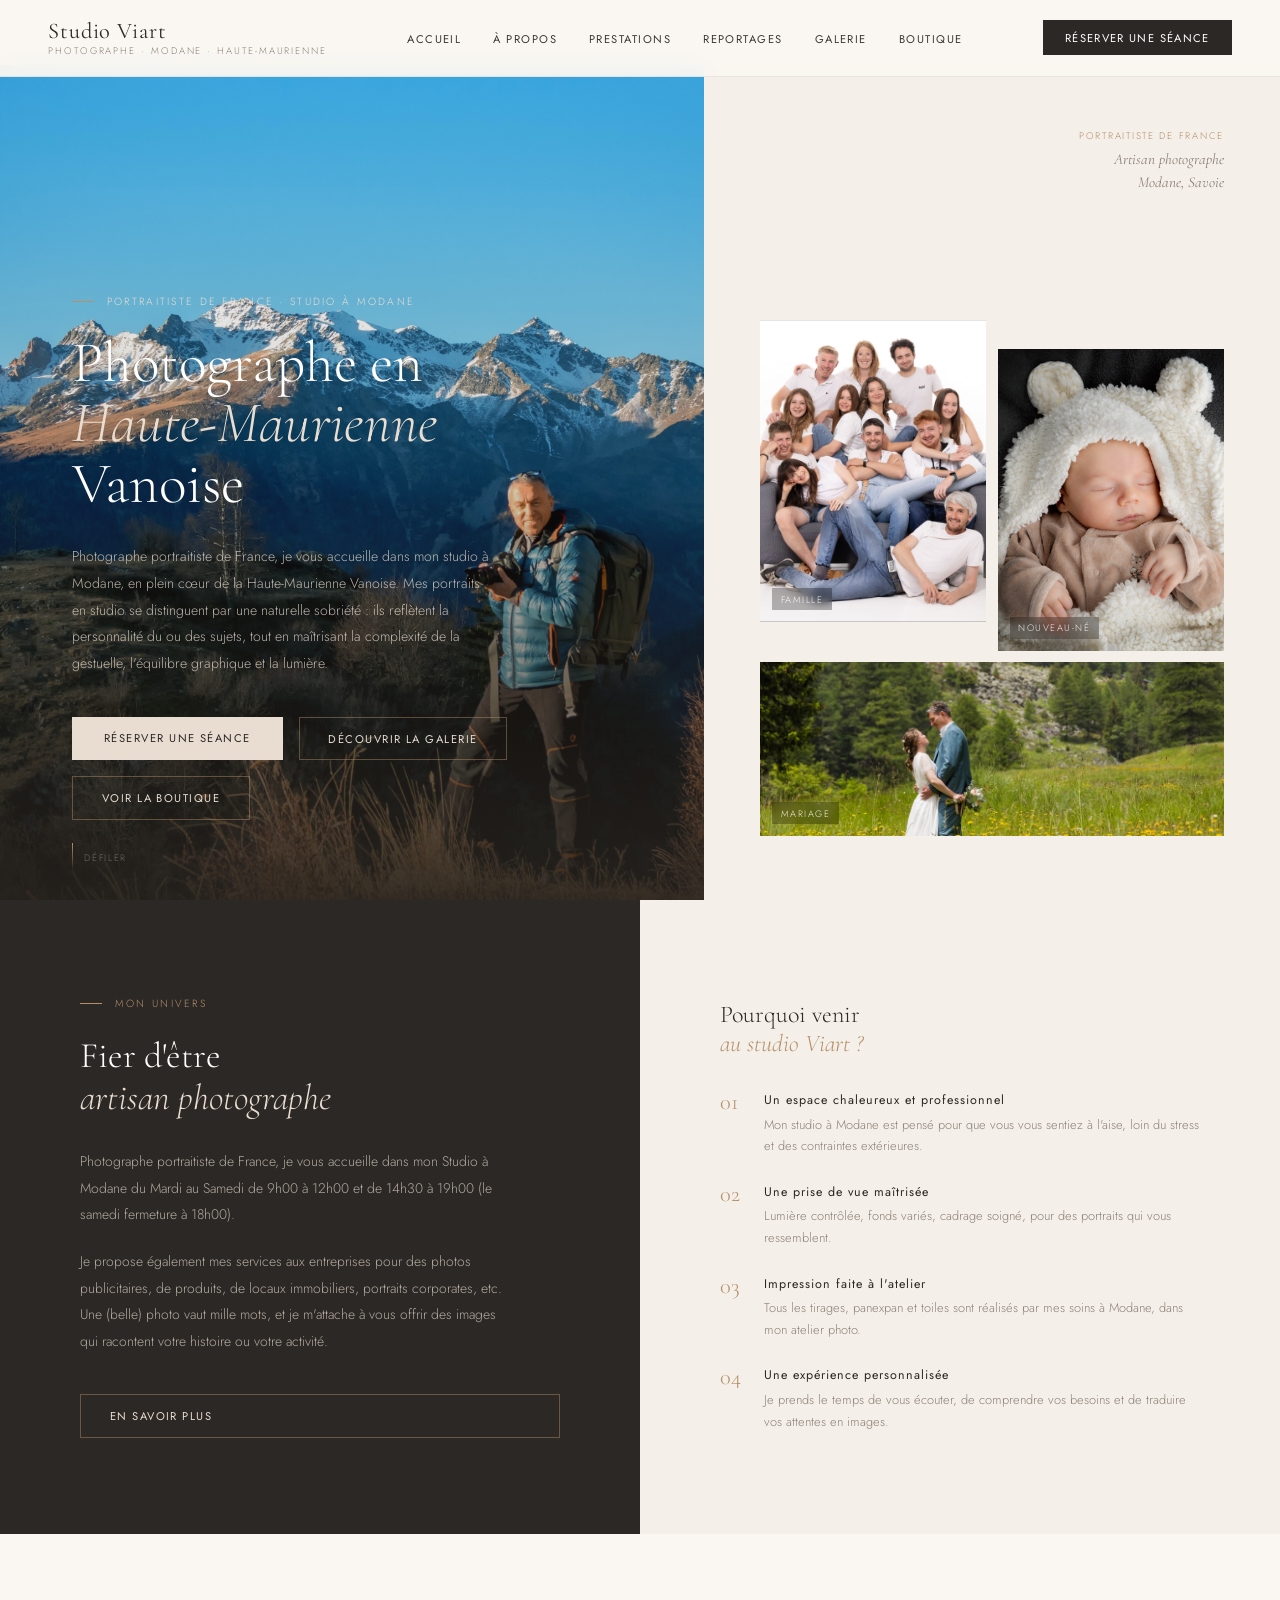
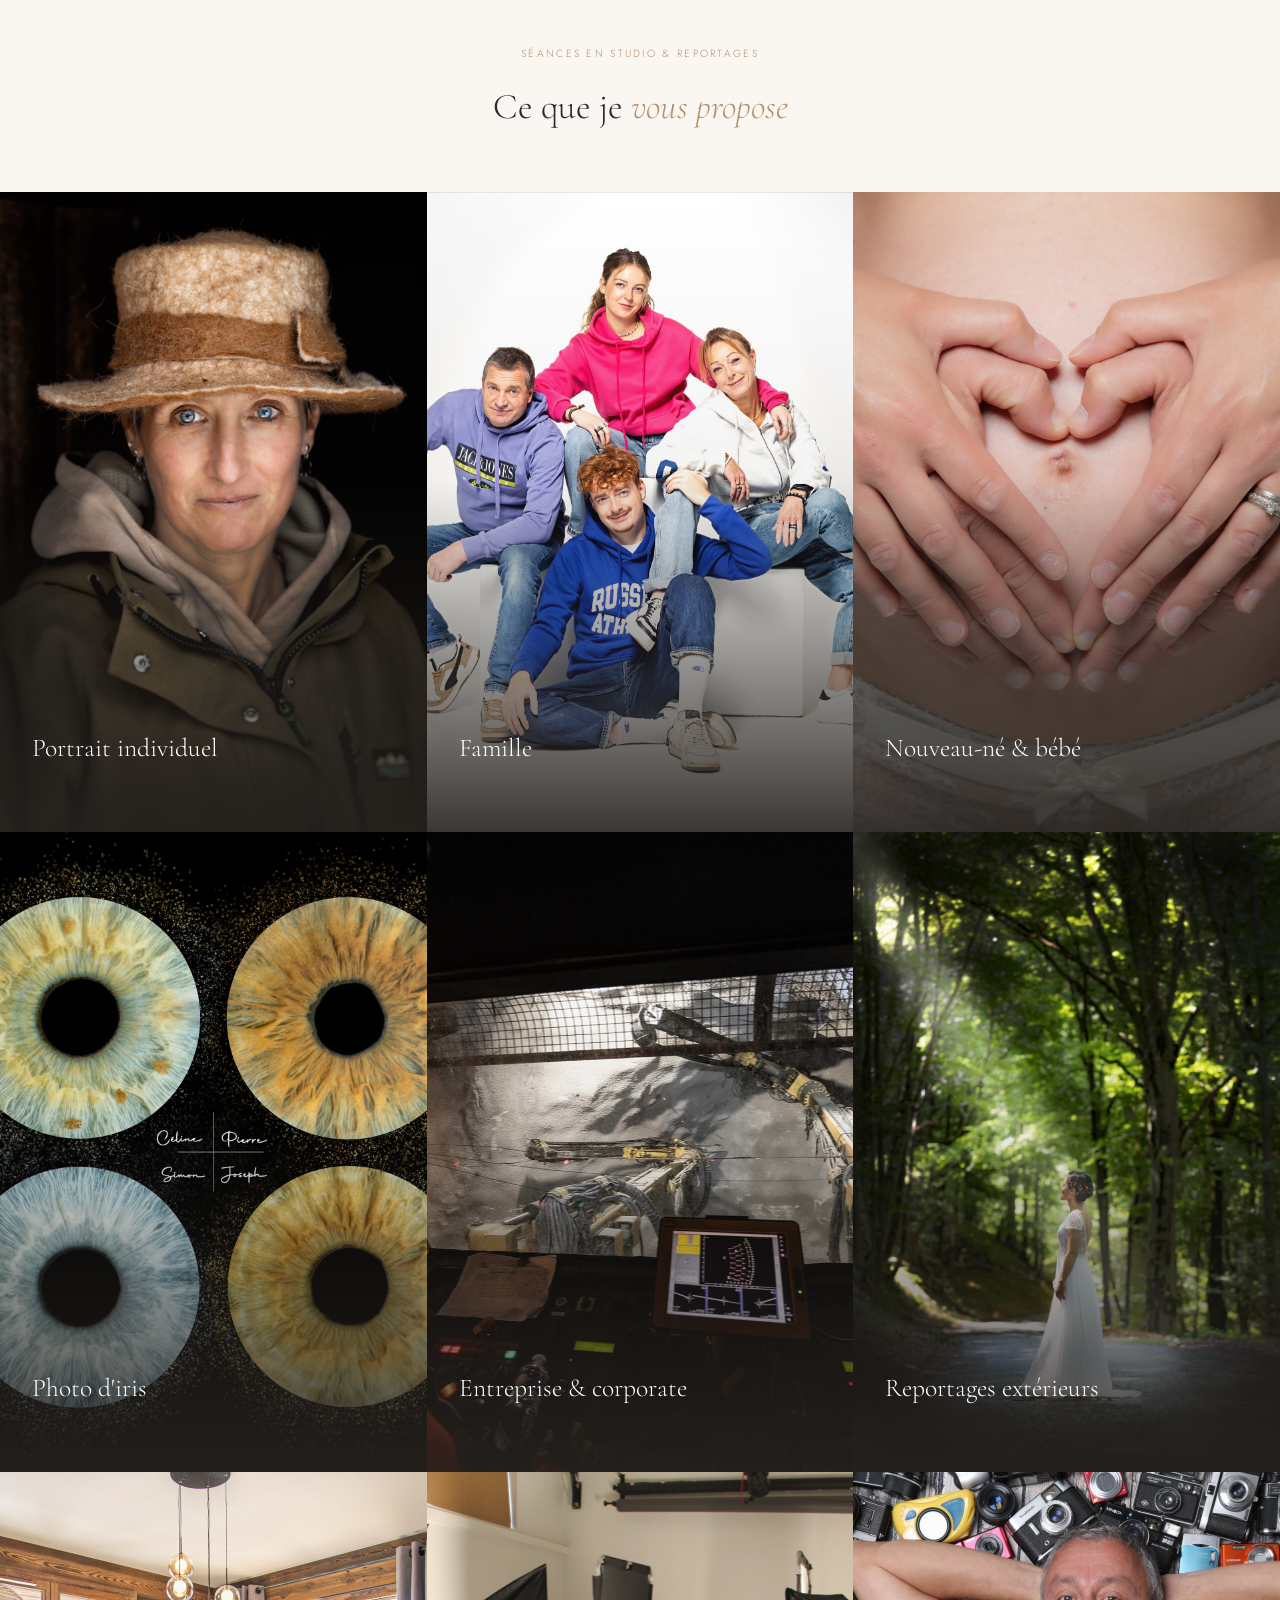
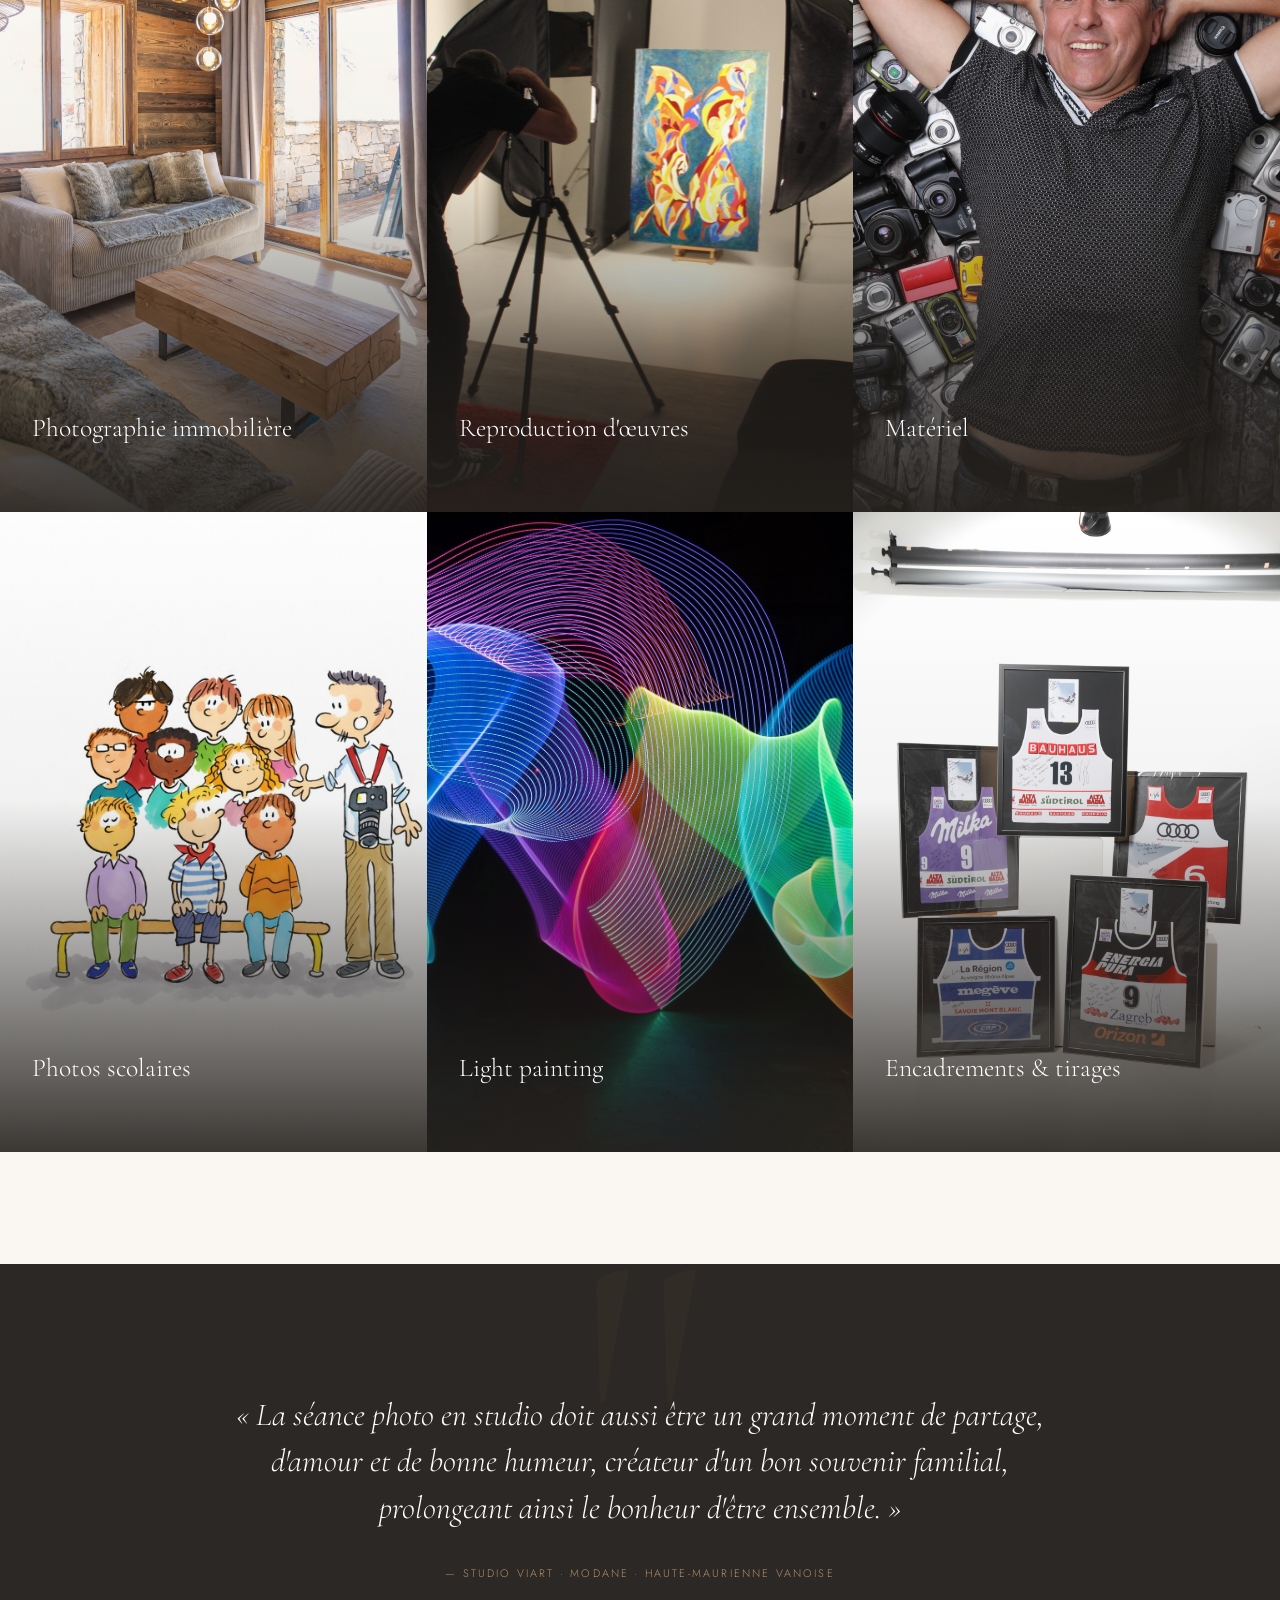
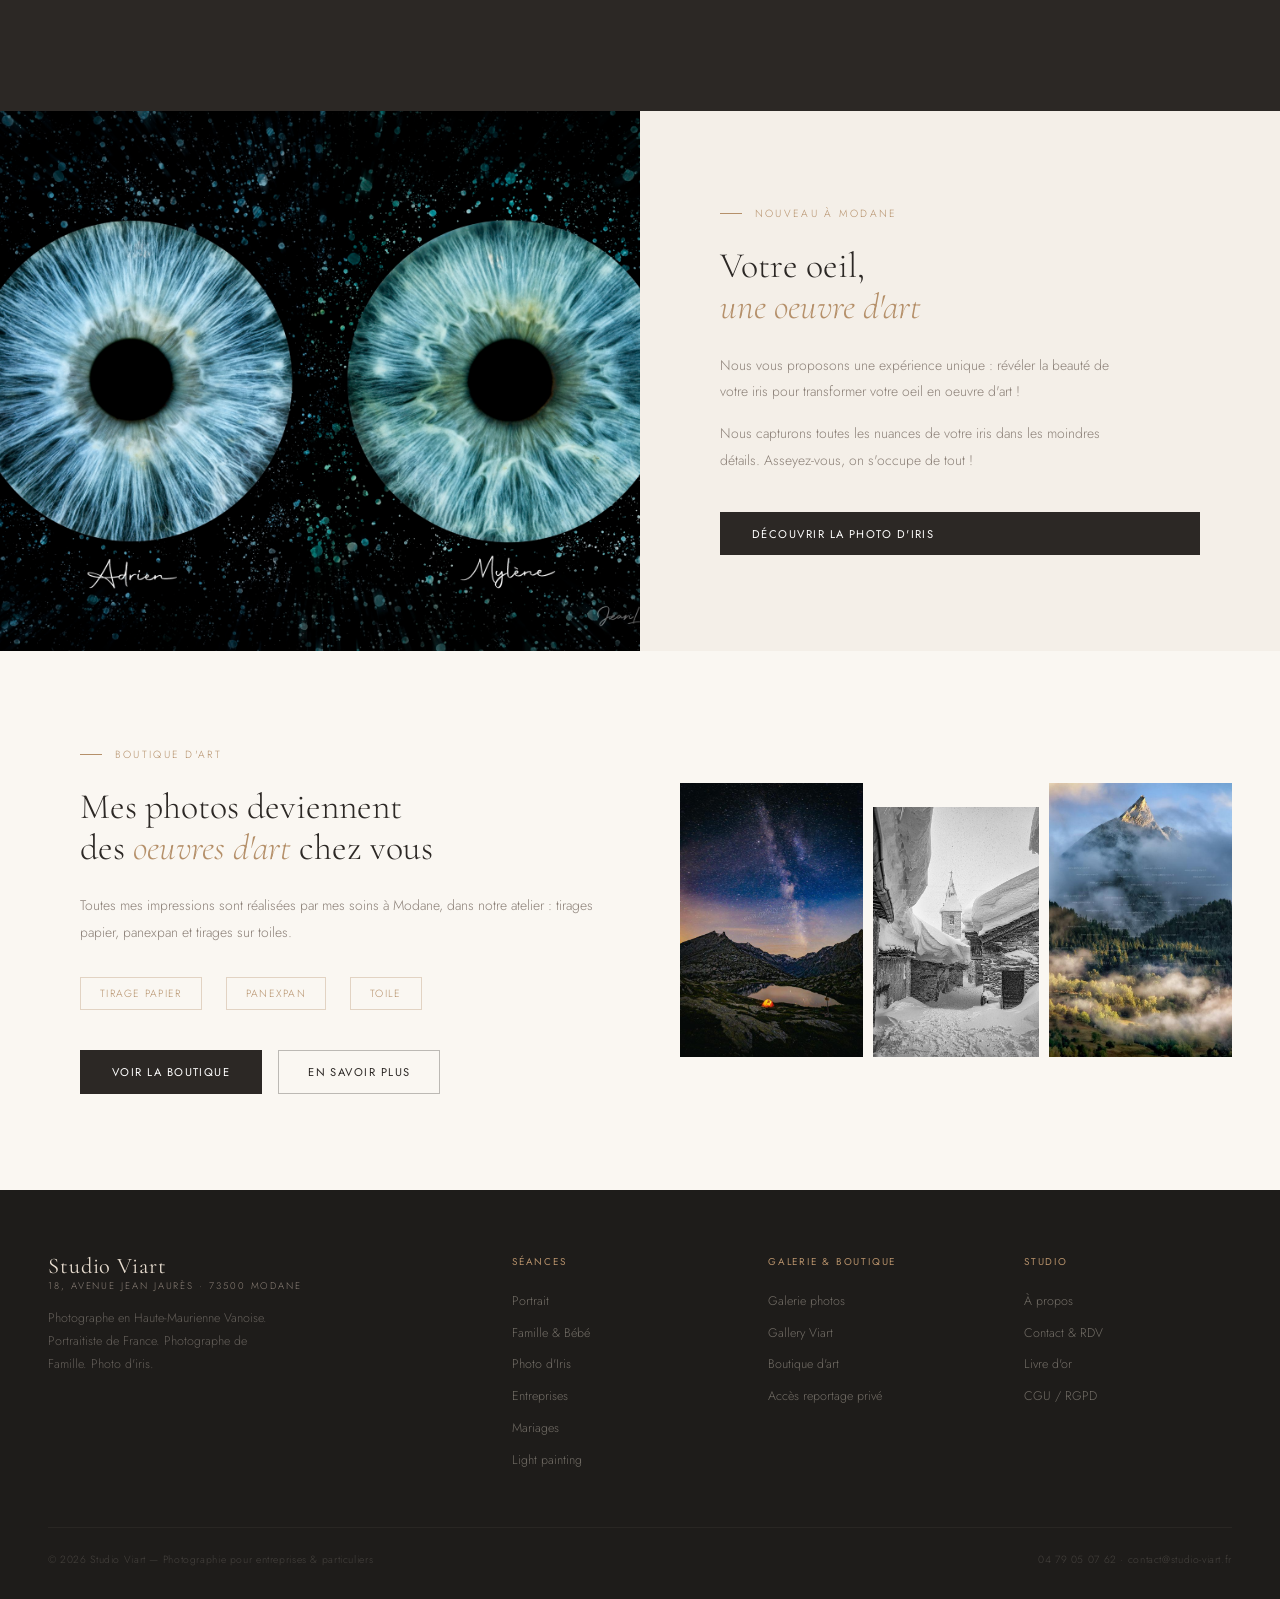
==== commit fe6ed741: "fix iris + cat" ====
--- a/index.html
+++ b/index.html
@@ -282,25 +282,9 @@
 /* Iris spotlight */
 .iris-spotlight { display: grid; grid-template-columns: 1fr 1fr; }
 .iris-visual {
-  background: var(--charcoal); display: flex; align-items: center; justify-content: center;
-  padding: 5rem; min-height: 60vh; position: relative; overflow: hidden;
-}
-.iris-visual::before {
-  content: ''; position: absolute; inset: 0;
-  background: radial-gradient(ellipse at center, rgba(80,70,140,0.15) 0%, transparent 70%);
-}
-.iris-circle {
-  width: 280px; height: 280px; border-radius: 50%;
   background: url('images/Iris/1.jpg') center/cover no-repeat;
-  box-shadow: 0 0 80px rgba(90,80,140,0.45), inset 0 0 80px rgba(0,0,0,0.55);
-  position: relative; flex-shrink: 0;
-}
-.iris-circle::before {
-  content: ''; position: absolute; inset: 22%;
-  background: radial-gradient(circle, #0E0E18 0%, #1A1A28 60%, transparent 100%);
-  border-radius: 50%;
-}
-.iris-circle::after { content: ''; position: absolute; inset: -14px; border-radius: 50%; border: 1px solid rgba(181,144,106,0.18); }
+  min-height: 60vh;
+}
 .iris-text {
   padding: 5rem; background: var(--sand-light);
   display: flex; flex-direction: column; justify-content: center;
@@ -332,9 +316,9 @@
   display: grid; grid-template-columns: 1fr 1fr 1fr; gap: 0.6rem;
 }
 .bv-item { aspect-ratio: 2/3; border-radius: 0; }
-.bv1 { background: linear-gradient(145deg, #C8A87A, #8A6042); }
-.bv2 { background: linear-gradient(145deg, #8A9884, #5A6854); margin-top: 1.5rem; }
-.bv3 { background: linear-gradient(145deg, #9898C8, #484878); }
+.bv1 { background: url('images/Gallery/3.jpg') center/cover no-repeat; }
+.bv2 { background: url('images/Gallery/4.jpg') center/cover no-repeat; margin-top: 1.5rem; }
+.bv3 { background: url('images/Gallery/5.jpg') center/cover no-repeat; }
 
 /* ════════════════════════════════
    PAGE À PROPOS
@@ -984,9 +968,7 @@
 
   <!-- Iris spotlight -->
   <section class="iris-spotlight">
-    <div class="iris-visual">
-      <div class="iris-circle"></div>
-    </div>
+    <div class="iris-visual"></div>
     <div class="iris-text">
       <span class="eyebrow">Nouveau à Modane</span>
       <h2>Votre oeil,<br><em>une oeuvre d'art</em></h2>
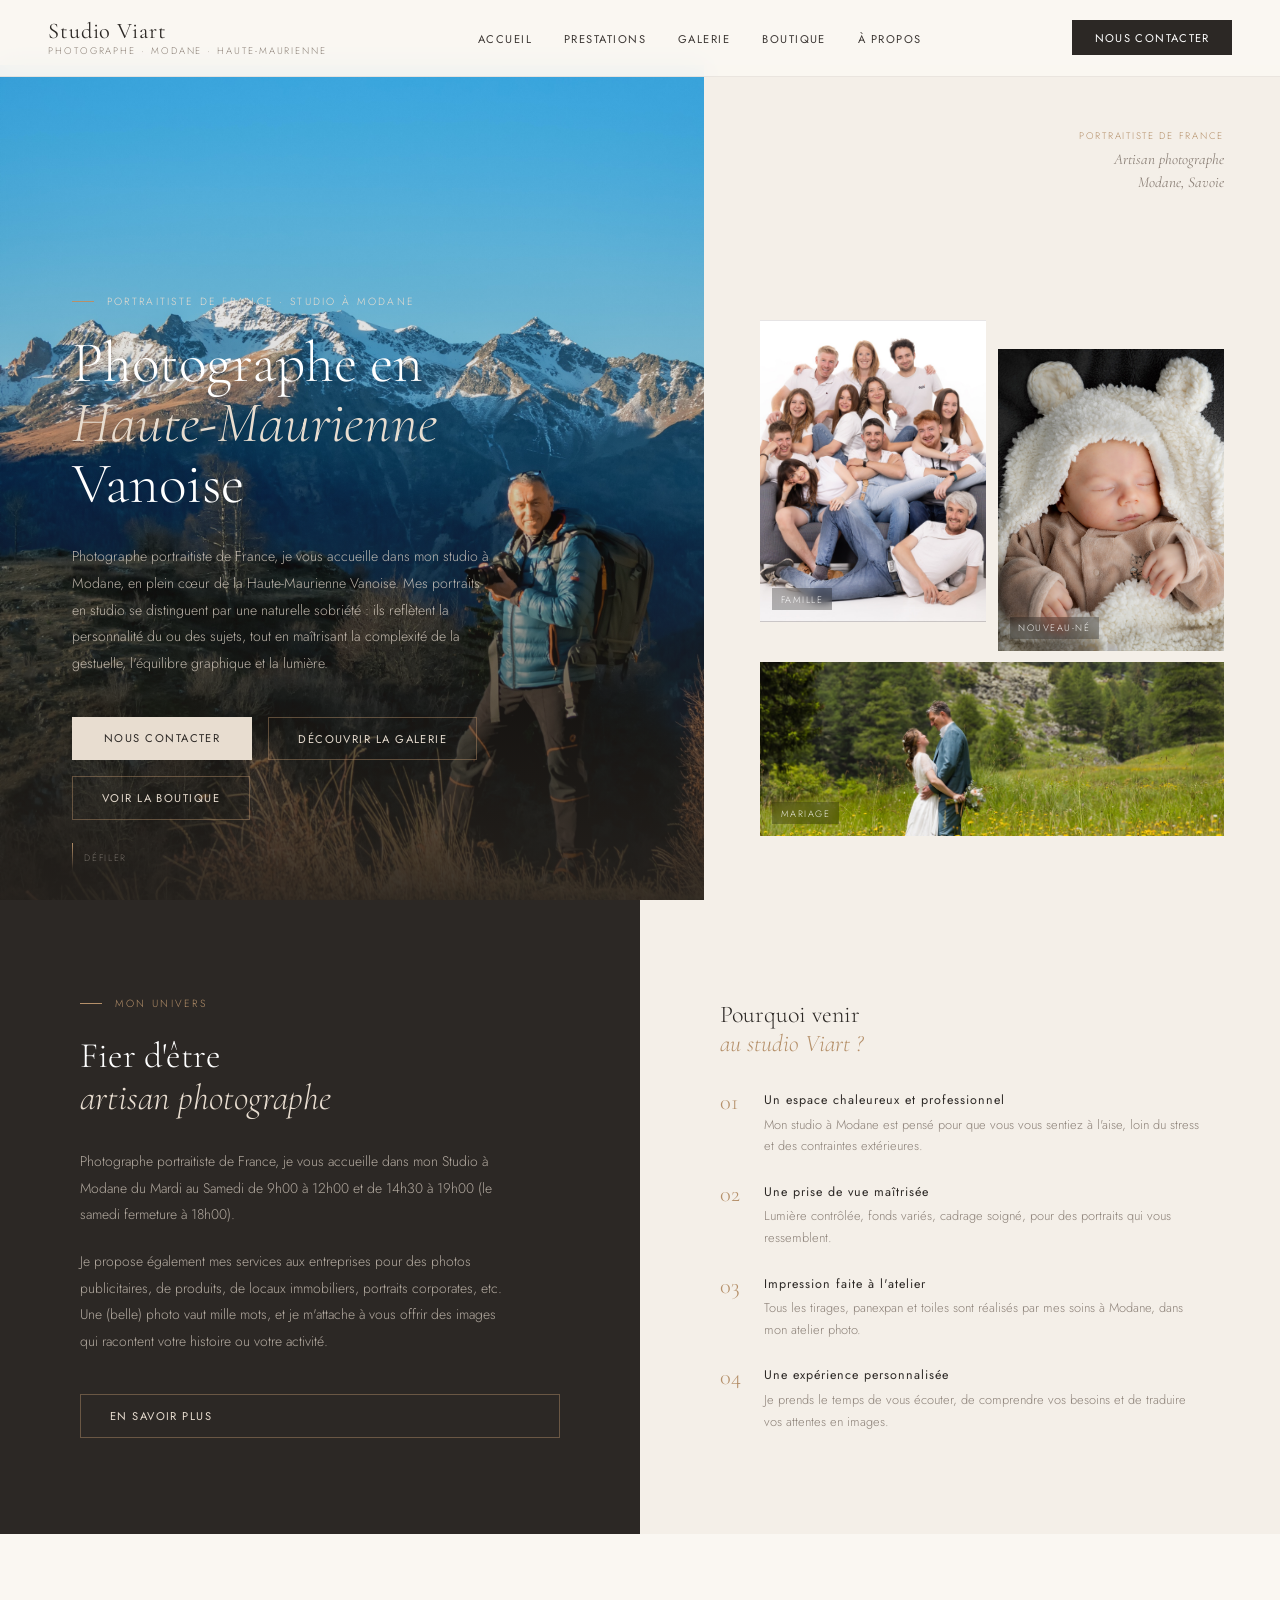
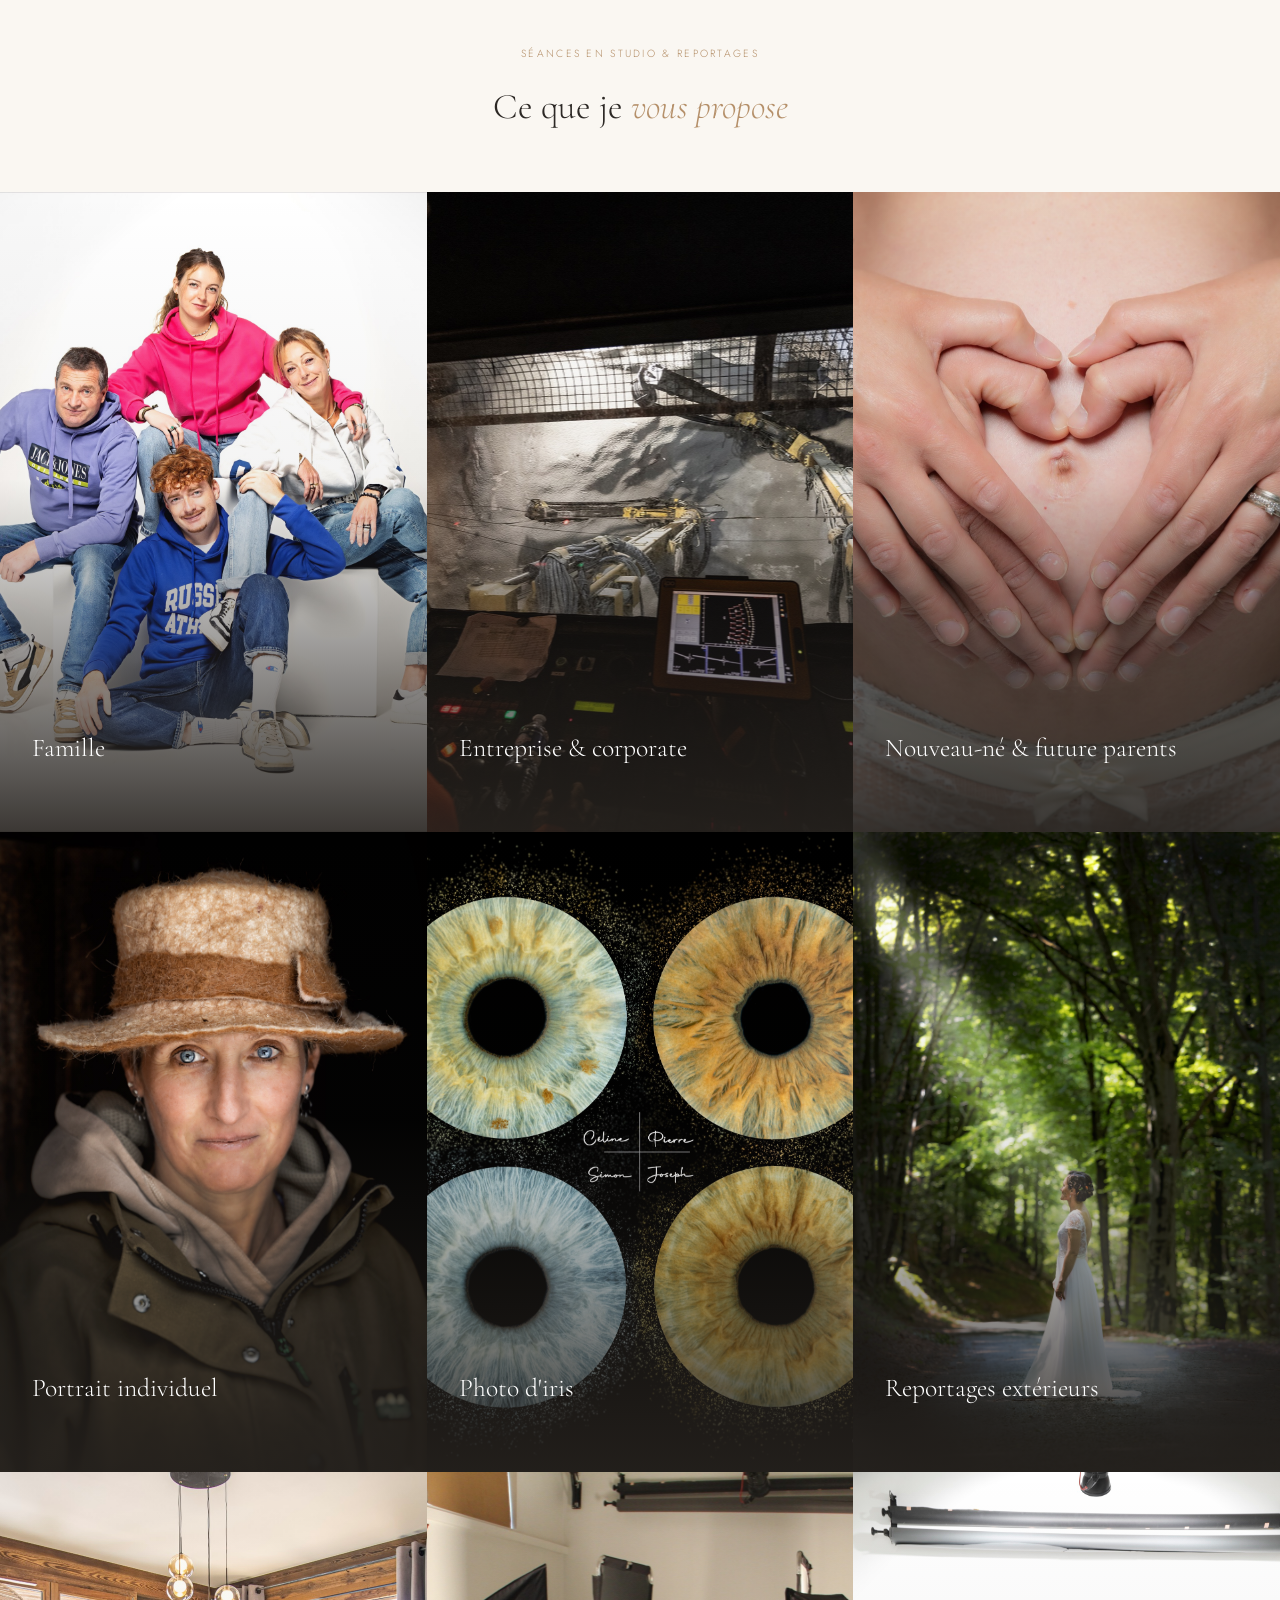
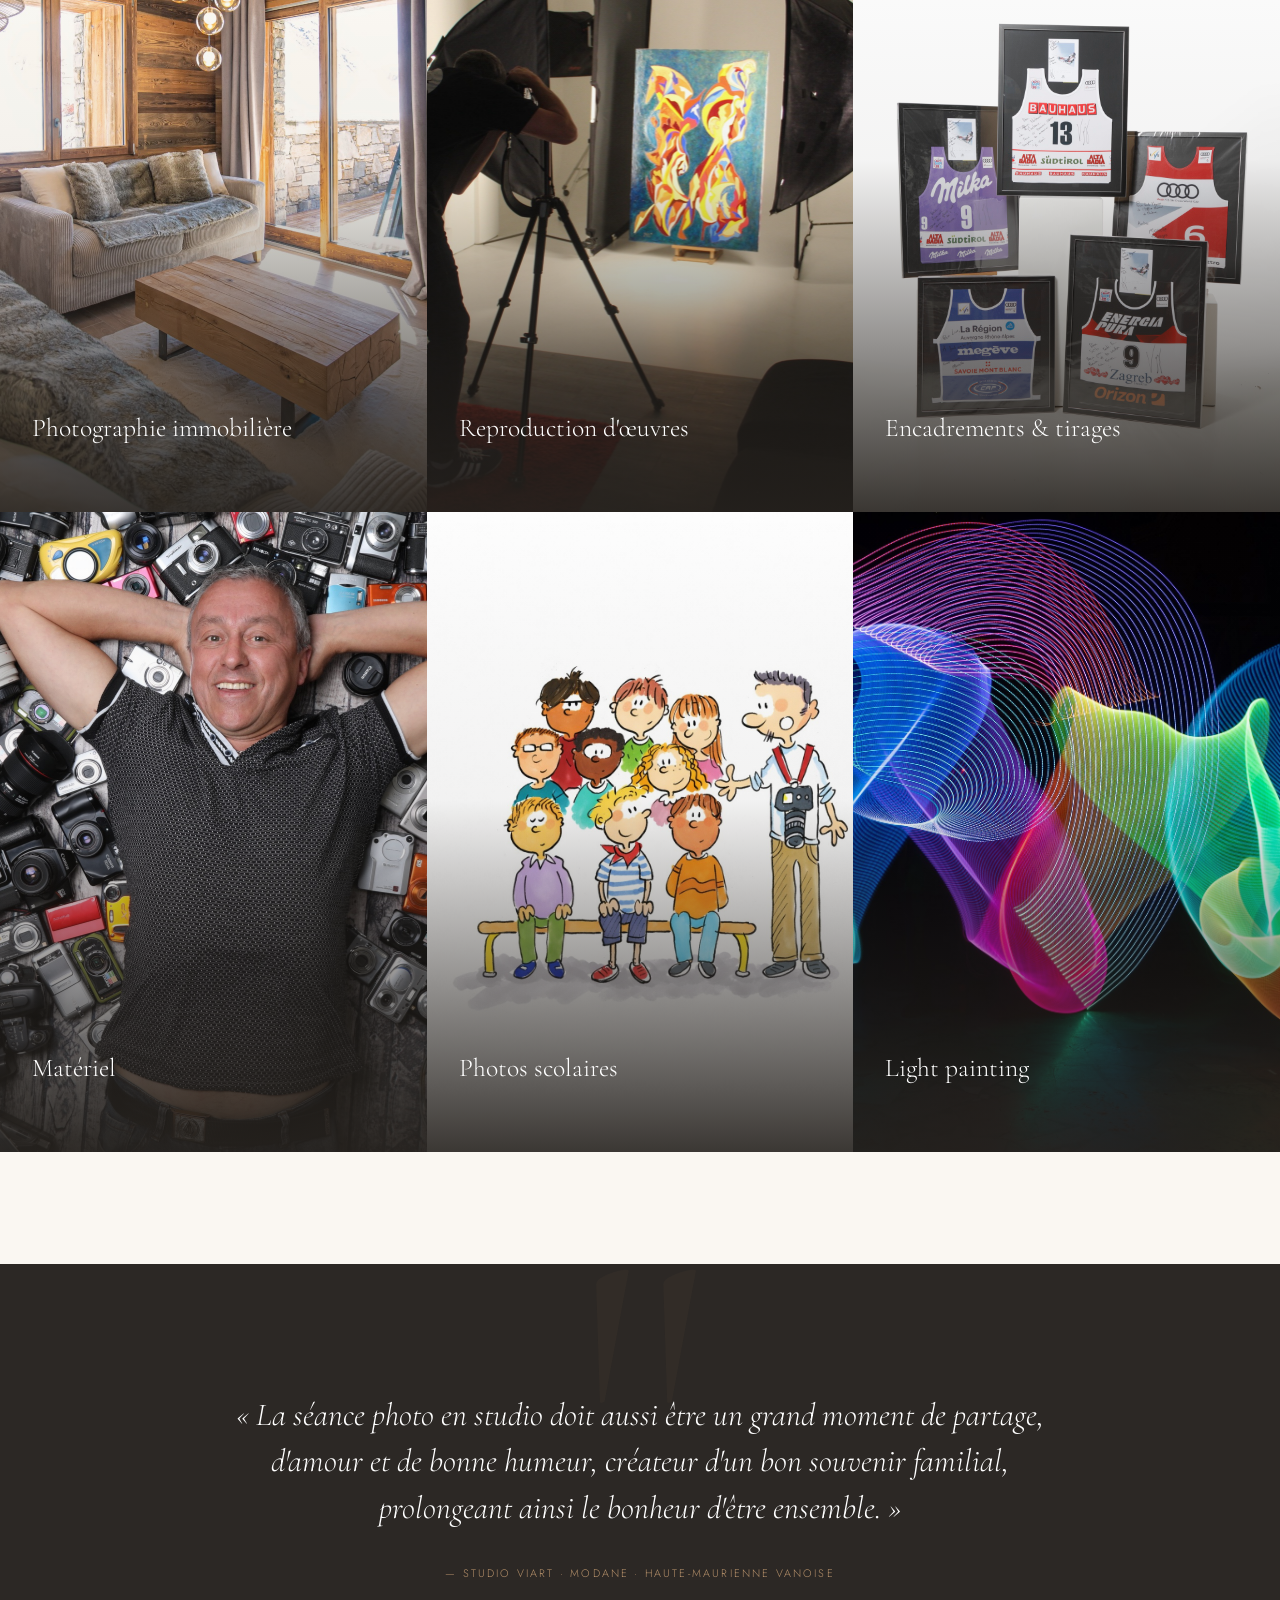
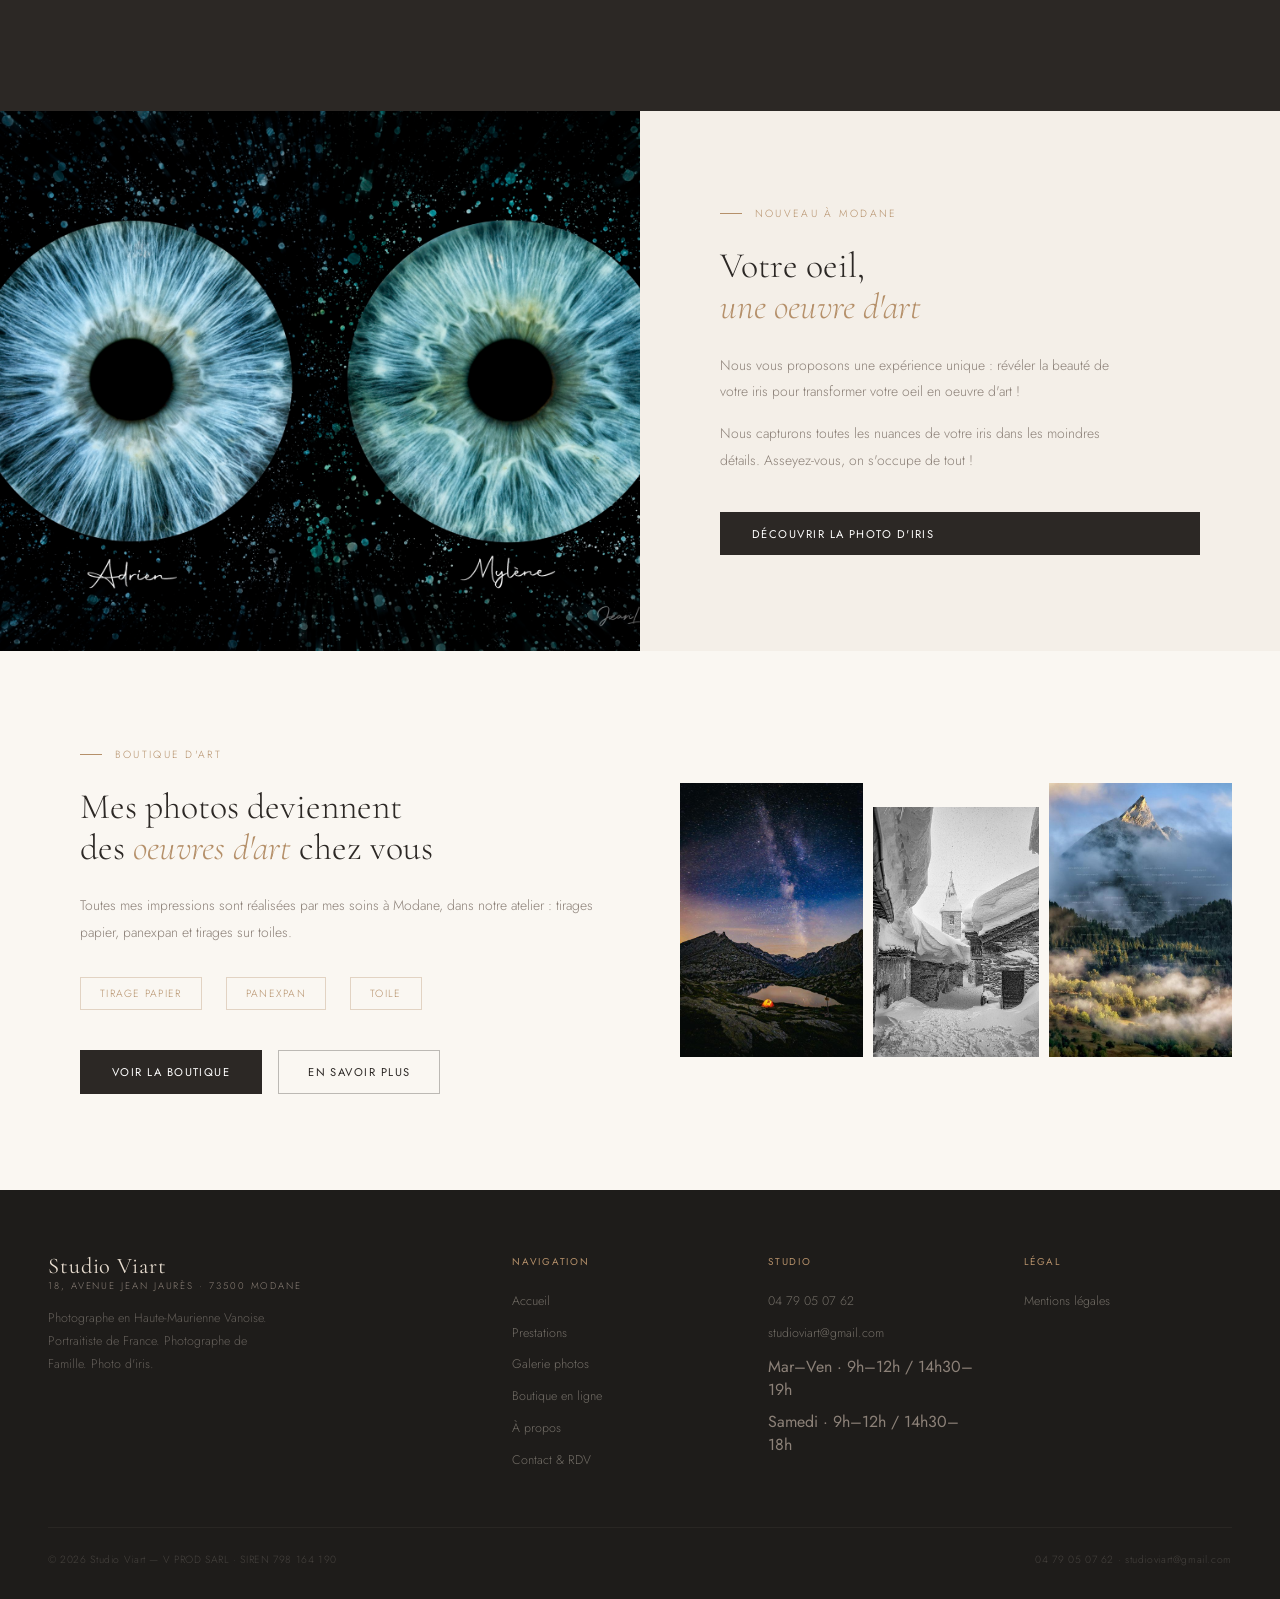
==== commit 8240cf4e: "V2" ====
--- a/index.html
+++ b/index.html
@@ -2,6 +2,15 @@
 <html lang="fr">
 <head>
 <meta charset="UTF-8">
+<!-- Google tag (gtag.js) -->
+<script async src="https://www.googletagmanager.com/gtag/js?id=G-220WPFE2DM"></script>
+<script>
+  window.dataLayer = window.dataLayer || [];
+  function gtag(){dataLayer.push(arguments);}
+  gtag("js", new Date());
+
+  gtag("config", "G-220WPFE2DM");
+</script>
 <meta name="viewport" content="width=device-width, initial-scale=1.0">
 <title>Studio Viart — Photographe Portraitiste · Modane</title>
 <link rel="preconnect" href="https://fonts.googleapis.com">
@@ -448,56 +457,6 @@
 .id-photo { aspect-ratio: 3/2; background: url('images/Identités/1.jpg') center/cover no-repeat; }
 
 /* ════════════════════════════════
-   PAGE REPORTAGES
-════════════════════════════════ */
-.reportages-hero {
-  background: var(--charcoal); padding: 6rem 5rem;
-  min-height: 45vh; display: flex; flex-direction: column; justify-content: flex-end;
-  position: relative; overflow: hidden;
-}
-.reportages-hero-bg {
-  position: absolute; inset: 0;
-  background: url('images/Mariage/4.jpg') center 20%/cover no-repeat;
-}
-.reportages-hero-bg::after {
-  content: ''; position: absolute; inset: 0;
-  background: linear-gradient(to top, rgba(38,34,30,0.9) 0%, transparent 70%);
-}
-.reportages-hero h1 {
-  font-family: var(--serif); font-size: clamp(2.5rem, 3.5vw, 4rem);
-  font-weight: 300; color: var(--white); line-height: 1.1; position: relative; z-index: 2;
-}
-.reportages-hero h1 em { font-style: italic; color: var(--sand); }
-.reportages-hero p {
-  font-size: 0.87rem; font-weight: 300; line-height: 1.9;
-  color: rgba(232,221,208,0.72); max-width: 580px; margin-top: 1.2rem;
-  position: relative; z-index: 2;
-}
-
-.reportage-mariage {
-  display: grid; grid-template-columns: 1fr 1fr;
-}
-.rm-text { padding: 5rem; background: var(--cream); display: flex; flex-direction: column; justify-content: center; }
-.rm-text h2 {
-  font-family: var(--serif); font-size: clamp(2rem, 2.5vw, 3rem);
-  font-weight: 300; color: var(--charcoal); line-height: 1.15; margin-bottom: 1.5rem;
-}
-.rm-text h2 em { font-style: italic; color: var(--accent); }
-.rm-text p { font-size: 0.85rem; font-weight: 300; line-height: 1.9; color: var(--stone); margin-bottom: 1rem; }
-.rm-details { margin: 2rem 0; }
-.rm-detail {
-  display: flex; align-items: flex-start; gap: 0.7rem;
-  font-size: 0.8rem; font-weight: 300; line-height: 1.6; color: var(--charcoal-soft);
-  padding: 0.7rem 0; border-bottom: 1px solid rgba(140,129,120,0.15);
-}
-.rm-detail:last-child { border-bottom: none; }
-.rm-detail::before { content: '—'; color: var(--accent); font-family: var(--serif); flex-shrink: 0; }
-.rm-visual {
-  min-height: 500px; position: relative; overflow: hidden;
-  background: url('images/Mariage/5.jpg') center/cover no-repeat;
-}
-
-/* ════════════════════════════════
    PAGE GALERIE
 ════════════════════════════════ */
 .galerie-hero {
@@ -511,7 +470,7 @@
 .galerie-hero h1 em { font-style: italic; color: var(--sand); }
 .galerie-hero p { font-size: 0.87rem; font-weight: 300; line-height: 1.9; color: rgba(232,221,208,0.65); max-width: 600px; }
 
-.galerie-tabs { background: var(--cream); padding: 0 3rem; border-bottom: 1px solid rgba(140,129,120,0.2); display: flex; gap: 0; flex-wrap: wrap; }
+.galerie-tabs { background: var(--cream); padding: 0 3rem; border-bottom: 1px solid rgba(140,129,120,0.2); display: flex; gap: 0; flex-wrap: wrap; justify-content: center; }
 .gtab {
   font-size: 0.68rem; font-weight: 400; letter-spacing: 0.14em; text-transform: uppercase;
   color: var(--stone); padding: 1.3rem 1.8rem; border-bottom: 2px solid transparent;
@@ -760,13 +719,12 @@
   </a>
   <ul class="nav-links">
     <li><a href="#" onclick="showPage('accueil',this);return false;">Accueil</a></li>
-    <li><a href="#" onclick="showPage('apropos',this);return false;">À propos</a></li>
     <li><a href="#" onclick="showPage('seances',this);return false;">Prestations</a></li>
-    <li><a href="#" onclick="showPage('reportages',this);return false;">Reportages</a></li>
     <li><a href="#" onclick="showPage('galerie',this);return false;">Galerie</a></li>
     <li><a href="#" onclick="showPage('boutique',this);return false;">Boutique</a></li>
+    <li><a href="#" onclick="showPage('apropos',this);return false;">À propos</a></li>
   </ul>
-  <a href="#" class="nav-cta" onclick="showPage('contact',this);return false;">Réserver une séance</a>
+  <a href="#" class="nav-cta" onclick="showPage('contact',this);return false;">Nous contacter</a>
 </nav>
 
 <!-- ══════════════════════════════════
@@ -785,7 +743,7 @@
           Photographe portraitiste de France, je vous accueille dans mon studio à Modane, en plein cœur de la Haute-Maurienne Vanoise. Mes portraits en studio se distinguent par une naturelle sobriété : ils reflètent la personnalité du ou des sujets, tout en maîtrisant la complexité de la gestuelle, l'équilibre graphique et la lumière.
         </p>
         <div class="hero-ctas">
-          <a href="#" class="btn-sand" onclick="showPage('seances');return false;">Réserver une séance</a>
+          <a href="#" class="btn-sand" onclick="showPage('seances');return false;">Nous contacter</a>
           <a href="#" class="btn-outline light" onclick="showPage('galerie');return false;">Découvrir la galerie</a>
           <a href="https://gallery-viart.fr" target="_blank" class="btn-outline light">Voir la boutique</a>
         </div>
@@ -853,103 +811,96 @@
     </div>
   </section>
 
-  <!-- Séances en aperçu -->
-  <section class="home-seances">
-    <div class="home-seances-header">
-      <span class="eyebrow center">Séances en studio &amp; reportages</span>
-      <h2>Ce que je <em>vous propose</em></h2>
-    </div>
-    <div class="seances-grid">
-      <a href="#" class="seance-card" onclick="showPage('seances');return false;">
-        <div class="seance-bg sb-portrait"></div>
-        <div class="seance-content">
-          <h3>Portrait individuel</h3>
-          <p>Lumière douce, sobriété graphique, pour un portrait qui dure dans le temps.</p>
-          <span class="seance-arrow">Découvrir</span>
-        </div>
-      </a>
-      <a href="#" class="seance-card" onclick="showPage('seances');return false;">
-        <div class="seance-bg sb-famille"></div>
-        <div class="seance-content">
-          <h3>Famille</h3>
-          <p>Grands-parents, enfants, bébés — un souvenir solide et chaleureux pour toute la famille.</p>
-          <span class="seance-arrow">Découvrir</span>
-        </div>
-      </a>
-      <a href="#" class="seance-card" onclick="showPage('seances');return false;">
-        <div class="seance-bg sb-bebe"></div>
-        <div class="seance-content">
-          <h3>Nouveau-né &amp; bébé</h3>
-          <p>Séance dans un environnement calme et sécurisé, pour des images douces et intimes.</p>
-          <span class="seance-arrow">Découvrir</span>
-        </div>
-      </a>
-      <a href="#" class="seance-card" onclick="showPage('seances');return false;">
-        <div class="seance-bg sb-iris"></div>
-        <div class="seance-content">
-          <h3>Photo d'iris</h3>
-          <p>Votre oeil une oeuvre d'art. L'iris de votre oeil, à la frontière de la science et de la beauté.</p>
-          <span class="seance-arrow">Découvrir</span>
-        </div>
-      </a>
-      <a href="#" class="seance-card" onclick="showPage('seances');return false;">
-        <div class="seance-bg sb-entreprise"></div>
-        <div class="seance-content">
-          <h3>Entreprise &amp; corporate</h3>
-          <p>Portraits professionnels, photos de produits, d'ateliers, de locaux et d'événements.</p>
-          <span class="seance-arrow">Découvrir</span>
-        </div>
-      </a>
-      <a href="#" class="seance-card" onclick="showPage('reportages');return false;">
-        <div class="seance-bg sb-ext"></div>
-        <div class="seance-content">
-          <h3>Reportages extérieurs</h3>
-          <p>Mariages, événements, associations... couverture complète de vos grands moments en Maurienne.</p>
-          <span class="seance-arrow">Découvrir</span>
-        </div>
-      </a>
-      <a href="#" class="seance-card" onclick="showPage('seances');return false;">
-        <div class="seance-bg sb-immobilier"></div>
-        <div class="seance-content">
-          <h3>Photographie immobilière</h3>
-          <p>Valorisez vos biens avec des photos lumineuses et soignées.</p>
-          <span class="seance-arrow">Découvrir</span>
-        </div>
-      </a>
-      <a href="#" class="seance-card" onclick="showPage('seances');return false;">
-        <div class="seance-bg sb-reproduction"></div>
-        <div class="seance-content">
-          <h3>Reproduction d'œuvres</h3>
-          <p>Reproductions fidèles de tableaux pour artistes et collectionneurs.</p>
-          <span class="seance-arrow">Découvrir</span>
-        </div>
-      </a>
-      <a href="#" class="seance-card" onclick="showPage('seances');return false;">
-        <div class="seance-bg sb-occasions"></div>
-        <div class="seance-content">
-          <h3>Matériel</h3>
-          <p>Appareils photos, objectifs, jumelles &amp; accessoires photo sélectionnés.</p>
-          <span class="seance-arrow">Découvrir</span>
-        </div>
-      </a>
-      <a href="#" class="seance-card" onclick="showPage('seances');return false;">
-        <div class="seance-bg sb-scolaires"></div>
-        <div class="seance-content">
-          <h3>Photos scolaires</h3>
-          <p>Portraits individuels et photos de classe pour écoles et collèges.</p>
-          <span class="seance-arrow">Découvrir</span>
-        </div>
-      </a>
-      <!-- ── NOUVEAU : Light painting ── -->
-      <a href="#" class="seance-card" onclick="showPage('seances');return false;">
-        <div class="seance-bg sb-lightpainting"></div>
-        <div class="seance-content">
-          <h3>Light painting</h3>
-          <p>L'art de peindre avec la lumière — poses longues et créations lumineuses uniques.</p>
-          <span class="seance-arrow">Découvrir</span>
-        </div>
-      </a>
-      <a href="#" class="seance-card" onclick="showPage('seances');return false;">
+<!-- Séances en aperçu -->
+<section class="home-seances">
+  <div class="home-seances-header">
+    <span class="eyebrow center">Séances en studio &amp; reportages</span>
+    <h2>Ce que je <em>vous propose</em></h2>
+  </div>
+  <div class="seances-grid">
+
+    <!-- 1. Famille -->
+    <a href="#" class="seance-card" onclick="showPage('seances');return false;">
+      <div class="seance-bg sb-famille"></div>
+      <div class="seance-content">
+        <h3>Famille</h3>
+        <p>Grands-parents, enfants, bébés,  un souvenir solide et chaleureux pour toute la famille.</p>
+        <span class="seance-arrow">Découvrir</span>
+      </div>
+    </a>
+
+    <!-- 2. Entreprise & Corporate -->
+    <a href="#" class="seance-card" onclick="showPage('seances');return false;">
+      <div class="seance-bg sb-entreprise"></div>
+      <div class="seance-content">
+        <h3>Entreprise &amp; corporate</h3>
+        <p>Portraits professionnels, photos de produits, d'ateliers, de locaux et d'événements.</p>
+        <span class="seance-arrow">Découvrir</span>
+      </div>
+    </a>
+
+    <!-- 3. Nouveau-né & future maman -->
+    <a href="#" class="seance-card" onclick="showPage('seances');return false;">
+      <div class="seance-bg sb-bebe"></div>
+      <div class="seance-content">
+        <h3>Nouveau-né &amp; future parents</h3>
+        <p>Séance dans un environnement calme et sécurisé, pour des images douces et intimes.</p>
+        <span class="seance-arrow">Découvrir</span>
+      </div>
+    </a>
+
+    <!-- 4. Portrait Individuel -->
+    <a href="#" class="seance-card" onclick="showPage('seances');return false;">
+      <div class="seance-bg sb-portrait"></div>
+      <div class="seance-content">
+        <h3>Portrait individuel</h3>
+        <p>Lumière douce, sobriété graphique, pour un portrait qui dure dans le temps.</p>
+        <span class="seance-arrow">Découvrir</span>
+      </div>
+    </a>
+
+    <!-- 5. Iris -->
+    <a href="#" class="seance-card" onclick="showPage('seances');return false;">
+      <div class="seance-bg sb-iris"></div>
+      <div class="seance-content">
+        <h3>Photo d'iris</h3>
+        <p>Votre oeil une oeuvre d'art. L'iris de votre oeil, à la frontière de la science et de la beauté.</p>
+        <span class="seance-arrow">Découvrir</span>
+      </div>
+    </a>
+
+    <!-- 6. Reportage extérieurs -->
+    <a href="#" class="seance-card" onclick="showPage('seances');return false;">
+      <div class="seance-bg sb-ext"></div>
+      <div class="seance-content">
+        <h3>Reportages extérieurs</h3>
+        <p>Mariages, événements, associations... couverture complète de vos grands moments en Maurienne.</p>
+        <span class="seance-arrow">Découvrir</span>
+      </div>
+    </a>
+
+    <!-- 7. Immobilier -->
+    <a href="#" class="seance-card" onclick="showPage('seances');return false;">
+      <div class="seance-bg sb-immobilier"></div>
+      <div class="seance-content">
+        <h3>Photographie immobilière</h3>
+        <p>Valorisez vos biens avec des photos lumineuses et soignées.</p>
+        <span class="seance-arrow">Découvrir</span>
+      </div>
+    </a>
+
+    <!-- 8. Repro tableau -->
+    <a href="#" class="seance-card" onclick="showPage('seances');return false;">
+      <div class="seance-bg sb-reproduction"></div>
+      <div class="seance-content">
+        <h3>Reproduction d'œuvres</h3>
+        <p>Reproductions fidèles de tableaux pour artistes et collectionneurs.</p>
+        <span class="seance-arrow">Découvrir</span>
+      </div>
+    </a>
+
+    <!-- 9. Encadrement -->
+    <a href="#" class="seance-card" onclick="showPage('seances');return false;">
       <div class="seance-bg sb-encadrements"></div>
       <div class="seance-content">
         <h3>Encadrements &amp; tirages</h3>
@@ -957,8 +908,39 @@
         <span class="seance-arrow">Découvrir</span>
       </div>
     </a>
-    </div>
-  </section>
+
+    <!-- 10. Occasion -->
+    <a href="#" class="seance-card" onclick="showPage('seances');return false;">
+      <div class="seance-bg sb-occasions"></div>
+      <div class="seance-content">
+        <h3>Matériel</h3>
+        <p>Appareils photos, objectifs, jumelles &amp; accessoires photo sélectionnés.</p>
+        <span class="seance-arrow">Découvrir</span>
+      </div>
+    </a>
+
+    <!-- 11. Classe -->
+    <a href="#" class="seance-card" onclick="showPage('seances');return false;">
+      <div class="seance-bg sb-scolaires"></div>
+      <div class="seance-content">
+        <h3>Photos scolaires</h3>
+        <p>Portraits individuels et photos de classe pour écoles et collèges.</p>
+        <span class="seance-arrow">Découvrir</span>
+      </div>
+    </a>
+
+    <!-- 12. Light Painting -->
+    <a href="#" class="seance-card" onclick="showPage('seances');return false;">
+      <div class="seance-bg sb-lightpainting"></div>
+      <div class="seance-content">
+        <h3>Light painting</h3>
+        <p>L'art de peindre avec la lumière,  poses longues et créations lumineuses uniques.</p>
+        <span class="seance-arrow">Découvrir</span>
+      </div>
+    </a>
+
+  </div>
+</section>
 
   <!-- Manifesto -->
   <section class="manifesto">
@@ -1007,29 +989,26 @@
       <a href="#" class="nav-logo" onclick="showPage('accueil');return false;">Studio Viart<span>18, avenue Jean Jaurès · 73500 Modane</span></a>
       <p>Photographe en Haute-Maurienne Vanoise. Portraitiste de France. Photographe de Famille. Photo d'iris.</p>
     </div>
-    <div class="footer-col"><h4>Séances</h4><ul>
-      <li><a href="#" onclick="showPage('seances');return false;">Portrait</a></li>
-      <li><a href="#" onclick="showPage('seances');return false;">Famille &amp; Bébé</a></li>
-      <li><a href="#" onclick="showPage('seances');return false;">Photo d'Iris</a></li>
-      <li><a href="#" onclick="showPage('seances');return false;">Entreprises</a></li>
-      <li><a href="#" onclick="showPage('reportages');return false;">Mariages</a></li>
-      <li><a href="#" onclick="showPage('seances');return false;">Light painting</a></li>
-    </ul></div>
-    <div class="footer-col"><h4>Galerie &amp; boutique</h4><ul>
+    <div class="footer-col"><h4>Navigation</h4><ul>
+      <li><a href="#" onclick="showPage('accueil');return false;">Accueil</a></li>
+      <li><a href="#" onclick="showPage('seances');return false;">Prestations</a></li>
       <li><a href="#" onclick="showPage('galerie');return false;">Galerie photos</a></li>
-      <li><a href="https://gallery-viart.fr" target="_blank">Gallery Viart</a></li>
-      <li><a href="#" onclick="showPage('boutique');return false;">Boutique d'art</a></li>
-      <li><a href="#" onclick="showPage('seances');return false;">Accès reportage privé</a></li>
-    </ul></div>
-    <div class="footer-col"><h4>Studio</h4><ul>
+      <li><a href="https://gallery-viart.fr" target="_blank">Boutique en ligne</a></li>
       <li><a href="#" onclick="showPage('apropos');return false;">À propos</a></li>
       <li><a href="#" onclick="showPage('contact');return false;">Contact &amp; RDV</a></li>
-      <li><a href="#">Livre d'or</a></li>
-      <li><a href="#">CGU / RGPD</a></li>
+    </ul></div>
+    <div class="footer-col"><h4>Studio</h4><ul>
+      <li><a href="tel:0479050762">04 79 05 07 62</a></li>
+      <li><a href="mailto:studioviart@gmail.com">studioviart@gmail.com</a></li>
+      <li style="margin-top:.8rem;pointer-events:none;color:var(--stone)">Mar–Ven · 9h–12h / 14h30–19h</li>
+      <li style="pointer-events:none;color:var(--stone)">Samedi · 9h–12h / 14h30–18h</li>
+    </ul></div>
+    <div class="footer-col"><h4>Légal</h4><ul>
+      <li><a href="#" onclick="showPage('mentions');return false;">Mentions légales</a></li>
     </ul></div>
     <div class="footer-bottom">
-      <p>© 2026 Studio Viart — Photographie pour entreprises &amp; particuliers</p>
-      <p>04 79 05 07 62 · contact@studio-viart.fr</p>
+      <p>© 2026 Studio Viart — V PROD SARL · SIREN 798 164 190</p>
+      <p>04 79 05 07 62 · studioviart@gmail.com</p>
     </div>
   </footer>
 </div>
@@ -1074,15 +1053,35 @@
       </div>
     </div>
     <div style="margin-top:3rem;text-align:center;">
-      <a href="#" class="btn-dark" onclick="showPage('contact');return false;">Réserver une séance</a>
+      <a href="#" class="btn-dark" onclick="showPage('contact');return false;">Nous contacter</a>
     </div>
   </section>
   <footer>
-    <div class="footer-brand"><a href="#" class="nav-logo" onclick="showPage('accueil');return false;">Studio Viart<span>18, avenue Jean Jaurès · 73500 Modane</span></a><p>Photographe en Haute-Maurienne Vanoise. Portraitiste de France. Photo d'iris.</p></div>
-    <div class="footer-col"><h4>Navigation</h4><ul><li><a href="#" onclick="showPage('seances');return false;">Prestations</a></li><li><a href="#" onclick="showPage('reportages');return false;">Reportages</a></li><li><a href="#" onclick="showPage('galerie');return false;">Galerie</a></li><li><a href="#" onclick="showPage('boutique');return false;">Boutique</a></li><li><a href="#" onclick="showPage('contact');return false;">Contact</a></li></ul></div>
-    <div class="footer-col"><h4>Contact</h4><ul><li><a href="tel:0479050762">04 79 05 07 62</a></li><li><a href="mailto:contact@studio-viart.fr">contact@studio-viart.fr</a></li></ul></div>
-    <div class="footer-col"><h4>Horaires</h4><ul><li><a href="#">Mar–Ven 9h–12h / 14h30–19h</a></li><li><a href="#">Samedi 9h–12h / 14h30–18h</a></li></ul></div>
-    <div class="footer-bottom"><p>© 2026 Studio Viart</p><p>04 79 05 07 62 · contact@studio-viart.fr</p></div>
+    <div class="footer-brand">
+      <a href="#" class="nav-logo" onclick="showPage('accueil');return false;">Studio Viart<span>18, avenue Jean Jaurès · 73500 Modane</span></a>
+      <p>Photographe en Haute-Maurienne Vanoise. Portraitiste de France. Photographe de Famille. Photo d'iris.</p>
+    </div>
+    <div class="footer-col"><h4>Navigation</h4><ul>
+      <li><a href="#" onclick="showPage('accueil');return false;">Accueil</a></li>
+      <li><a href="#" onclick="showPage('seances');return false;">Prestations</a></li>
+      <li><a href="#" onclick="showPage('galerie');return false;">Galerie photos</a></li>
+      <li><a href="https://gallery-viart.fr" target="_blank">Boutique en ligne</a></li>
+      <li><a href="#" onclick="showPage('apropos');return false;">À propos</a></li>
+      <li><a href="#" onclick="showPage('contact');return false;">Contact &amp; RDV</a></li>
+    </ul></div>
+    <div class="footer-col"><h4>Studio</h4><ul>
+      <li><a href="tel:0479050762">04 79 05 07 62</a></li>
+      <li><a href="mailto:studioviart@gmail.com">studioviart@gmail.com</a></li>
+      <li style="margin-top:.8rem;pointer-events:none;color:var(--stone)">Mar–Ven · 9h–12h / 14h30–19h</li>
+      <li style="pointer-events:none;color:var(--stone)">Samedi · 9h–12h / 14h30–18h</li>
+    </ul></div>
+    <div class="footer-col"><h4>Légal</h4><ul>
+      <li><a href="#" onclick="showPage('mentions');return false;">Mentions légales</a></li>
+    </ul></div>
+    <div class="footer-bottom">
+      <p>© 2026 Studio Viart — V PROD SARL · SIREN 798 164 190</p>
+      <p>04 79 05 07 62 · studioviart@gmail.com</p>
+    </div>
   </footer>
 </div>
 
@@ -1097,6 +1096,54 @@
   </section>
 
   <div class="seances-list">
+
+    <!-- Famille -->
+    <div class="seance-row">
+      <div class="seance-row-visual"><div class="seance-row-bg sb-famille"></div></div>
+      <div class="seance-row-text">
+        <span class="eyebrow">Grandes familles</span>
+        <h2>Famille</h2>
+        <p>La séance en famille réunit tous les membres, grands-parents, enfants, bébés, pour un souvenir solide et chaleureux.</p>
+        <div class="seance-details">
+          <div class="seance-detail">Mise en scène naturelle, avec des poses fluides et des rires authentiques.</div>
+          <div class="seance-detail">Possibilité de plusieurs fonds ou décors pour varier les ambiances.</div>
+          <div class="seance-detail">Galerie en ligne pour choisir les photos que vous préférez.</div>
+        </div>
+        <a href="#" class="btn-dark" onclick="showPage('contact');return false;">Réserver</a>
+      </div>
+    </div>
+
+    <!-- Entreprise -->
+    <div class="seance-row">
+      <div class="seance-row-visual"><div class="seance-row-bg sb-entreprise"></div></div>
+      <div class="seance-row-text">
+        <span class="eyebrow">Professionnels</span>
+        <h2>Entreprise &amp;<br><em>portrait pro</em></h2>
+        <p>Pour les entreprises, j'assure des portraits professionnels, des photos de produits, d'ateliers, de locaux et d'événements.</p>
+        <div class="seance-details">
+          <div class="seance-detail">Portraits corporates sobres et élégants pour vos sites et supports de communication.</div>
+          <div class="seance-detail">Photos sur site ou en studio, selon vos besoins.</div>
+          <div class="seance-detail">Livraison de la galerie en ligne avec sélection conseillée.</div>
+        </div>
+        <a href="#" class="btn-dark" onclick="showPage('contact');return false;">Demander un devis</a>
+      </div>
+    </div>
+
+    <!-- Bébé -->
+    <div class="seance-row">
+      <div class="seance-row-visual"><div class="seance-row-bg sb-bebe"></div></div>
+      <div class="seance-row-text">
+        <span class="eyebrow">Premiers instants</span>
+        <h2>Nouveau-né<br><em>&amp; bébé</em></h2>
+        <p>La séance nouveau-né ou bébé se déroule dans un environnement calme et sécurisé, pour des images douces et intimes.</p>
+        <div class="seance-details">
+          <div class="seance-detail">Tenue simple, couvertures douces, accessoires discrets.</div>
+          <div class="seance-detail">Séances très courtes, adaptées au rythme du bébé.</div>
+          <div class="seance-detail">Retouches naturelles pour sublimer les détails sans artifice.</div>
+        </div>
+        <a href="#" class="btn-dark" onclick="showPage('contact');return false;">Réserver</a>
+      </div>
+    </div>
 
     <!-- Portrait individuel -->
     <div class="seance-row">
@@ -1114,6 +1161,22 @@
       </div>
     </div>
 
+    <!-- Iris -->
+    <div class="seance-row">
+      <div class="seance-row-visual"><div class="seance-row-bg sb-iris"></div></div>
+      <div class="seance-row-text">
+        <span class="eyebrow">Nouveau à Modane</span>
+        <h2>Photo d'iris<br><em>« L'œil en œuvre d'art »</em></h2>
+        <p>La photo d'iris est une expérience unique : l'iris de votre oeil devient une véritable oeuvre d'art, à la frontière de la science et de la beauté.</p>
+        <div class="seance-details">
+          <div class="seance-detail">Séance rapide, sans danger, avec un matériel adapté.</div>
+          <div class="seance-detail">Travail de post-traitement pour transformer la structure de l'iris en motif graphique.</div>
+          <div class="seance-detail">Tirage d'art (tirage papier, panexpan, toile) réalisé dans mon atelier à Modane.</div>
+        </div>
+        <a href="#" class="btn-dark" onclick="showPage('contact');return false;">Réserver</a>
+      </div>
+    </div>
+
     <!-- Couple -->
     <div class="seance-row">
       <div class="seance-row-visual"><div class="seance-row-bg" style="background: url('images/Mariage/2.jpg') center/cover no-repeat;"></div></div>
@@ -1130,71 +1193,6 @@
       </div>
     </div>
 
-    <!-- Famille -->
-    <div class="seance-row">
-      <div class="seance-row-visual"><div class="seance-row-bg sb-famille"></div></div>
-      <div class="seance-row-text">
-        <span class="eyebrow">Grandes familles</span>
-        <h2>Famille</h2>
-        <p>La séance en famille réunit tous les membres, grands-parents, enfants, bébés, pour un souvenir solide et chaleureux.</p>
-        <div class="seance-details">
-          <div class="seance-detail">Mise en scène naturelle, avec des poses fluides et des rires authentiques.</div>
-          <div class="seance-detail">Possibilité de plusieurs fonds ou décors pour varier les ambiances.</div>
-          <div class="seance-detail">Galerie en ligne pour choisir les photos que vous préférez.</div>
-        </div>
-        <a href="#" class="btn-dark" onclick="showPage('contact');return false;">Réserver</a>
-      </div>
-    </div>
-
-    <!-- Bébé -->
-    <div class="seance-row">
-      <div class="seance-row-visual"><div class="seance-row-bg sb-bebe"></div></div>
-      <div class="seance-row-text">
-        <span class="eyebrow">Premiers instants</span>
-        <h2>Nouveau-né<br><em>&amp; bébé</em></h2>
-        <p>La séance nouveau-né ou bébé se déroule dans un environnement calme et sécurisé, pour des images douces et intimes.</p>
-        <div class="seance-details">
-          <div class="seance-detail">Tenue simple, couvertures douces, accessoires discrets.</div>
-          <div class="seance-detail">Séances très courtes, adaptées au rythme du bébé.</div>
-          <div class="seance-detail">Retouches naturelles pour sublimer les détails sans artifice.</div>
-        </div>
-        <a href="#" class="btn-dark" onclick="showPage('contact');return false;">Réserver</a>
-      </div>
-    </div>
-
-    <!-- Entreprise -->
-    <div class="seance-row">
-      <div class="seance-row-visual"><div class="seance-row-bg sb-entreprise"></div></div>
-      <div class="seance-row-text">
-        <span class="eyebrow">Professionnels</span>
-        <h2>Entreprise &amp;<br><em>portrait pro</em></h2>
-        <p>Pour les entreprises, j'assure des portraits professionnels, des photos de produits, d'ateliers, de locaux et d'événements.</p>
-        <div class="seance-details">
-          <div class="seance-detail">Portraits corporates sobres et élégants pour vos sites et supports de communication.</div>
-          <div class="seance-detail">Photos sur site ou en studio, selon vos besoins.</div>
-          <div class="seance-detail">Livraison de la galerie en ligne avec sélection conseillée.</div>
-        </div>
-        <a href="#" class="btn-dark" onclick="showPage('contact');return false;">Demander un devis</a>
-      </div>
-    </div>
-
-    <!-- Iris -->
-    <div class="seance-row">
-      <div class="seance-row-visual"><div class="seance-row-bg sb-iris"></div></div>
-      <div class="seance-row-text">
-        <span class="eyebrow">Nouveau à Modane</span>
-        <h2>Photo d'iris<br><em>« L'œil en œuvre d'art »</em></h2>
-        <p>La photo d'iris est une expérience unique : l'iris de votre oeil devient une véritable oeuvre d'art, à la frontière de la science et de la beauté.</p>
-        <div class="seance-details">
-          <div class="seance-detail">Séance rapide, sans danger, avec un matériel adapté.</div>
-          <div class="seance-detail">Travail de post-traitement pour transformer la structure de l'iris en motif graphique.</div>
-          <div class="seance-detail">Tirage d'art (tirage papier, panexpan, toile) réalisé dans mon atelier à Modane.</div>
-        </div>
-        <a href="#" class="btn-dark" onclick="showPage('contact');return false;">Réserver</a>
-      </div>
-    </div>
-  </div>
-
     <!-- Immobilier -->
     <div class="seance-row">
       <div class="seance-row-visual"><div class="seance-row-bg sb-immobilier"></div></div>
@@ -1211,22 +1209,6 @@
       </div>
     </div>
 
-    <!-- Encadrements & Tirages -->
-    <div class="seance-row">
-      <div class="seance-row-visual"><div class="seance-row-bg sb-encadrements"></div></div>
-      <div class="seance-row-text">
-        <span class="eyebrow">Atelier à Modane</span>
-        <h2>Encadrements<br><em>&amp; tirages d'art</em></h2>
-        <p>Tous mes tirages sont réalisés dans mon atelier à Modane. Papier photo professionnel, panexpan, toile sur châssis — chaque support est choisi pour sublimer votre image.</p>
-        <div class="seance-details">
-          <div class="seance-detail">Tirage papier mat ou brillant, en tous formats.</div>
-          <div class="seance-detail">Panexpan prêt à poser, moderne et sans cadre.</div>
-          <div class="seance-detail">Toile sur châssis bois pour un rendu chaleureux et artistique.</div>
-        </div>
-        <a href="#" class="btn-dark" onclick="showPage('boutique');return false;">Voir la boutique</a>
-      </div>
-    </div>
-
     <!-- Reproduction de tableaux -->
     <div class="seance-row">
       <div class="seance-row-visual"><div class="seance-row-bg sb-reproduction"></div></div>
@@ -1243,6 +1225,22 @@
       </div>
     </div>
 
+    <!-- Encadrements & Tirages -->
+    <div class="seance-row">
+      <div class="seance-row-visual"><div class="seance-row-bg sb-encadrements"></div></div>
+      <div class="seance-row-text">
+        <span class="eyebrow">Atelier à Modane</span>
+        <h2>Encadrements<br><em>&amp; tirages d'art</em></h2>
+        <p>Tous mes tirages sont réalisés dans mon atelier à Modane. Papier photo professionnel, panexpan, toile sur châssis,  chaque support est choisi pour sublimer votre image.</p>
+        <div class="seance-details">
+          <div class="seance-detail">Tirage papier mat ou brillant, en tous formats.</div>
+          <div class="seance-detail">Panexpan prêt à poser, moderne et sans cadre.</div>
+          <div class="seance-detail">Toile sur châssis bois pour un rendu chaleureux et artistique.</div>
+        </div>
+        <a href="#" class="btn-dark" onclick="showPage('boutique');return false;">Voir la boutique</a>
+      </div>
+    </div>
+
     <!-- Matériel photo d'occasion -->
     <div class="seance-row">
       <div class="seance-row-visual"><div class="seance-row-bg sb-occasions"></div></div>
@@ -1290,6 +1288,7 @@
         <a href="#" class="btn-dark" onclick="showPage('contact');return false;">Réserver</a>
       </div>
     </div>
+  </div>
 
   <!-- Expérience studio -->
   <section class="experience-section">
@@ -1300,7 +1299,7 @@
       <div class="step"><div class="step-num">02</div><p>Le jour J, vous êtes accueilli(e) dans mon studio à Modane. Je vous conseille sur la tenue et les accessoires.</p></div>
       <div class="step"><div class="step-num">03</div><p>L'ambiance est chaleureuse et détendue. Je vous guide dans les poses pour que vous vous sentiez naturel(le).</p></div>
       <div class="step"><div class="step-num">04</div><p>Vous recevez une galerie en ligne pour choisir vos photos. Les images sélectionnées sont retouchées finement.</p></div>
-      <div class="step"><div class="step-num">05</div><p>Livraison en format numérique et/ou en tirage selon votre choix — imprimé dans mon atelier à Modane.</p></div>
+      <div class="step"><div class="step-num">05</div><p>Livraison en format numérique et/ou en tirage selon votre choix,  imprimé dans mon atelier à Modane.</p></div>
     </div>
   </section>
 
@@ -1324,52 +1323,31 @@
   </section>
 
   <footer>
-    <div class="footer-brand"><a href="#" class="nav-logo" onclick="showPage('accueil');return false;">Studio Viart<span>18, avenue Jean Jaurès · 73500 Modane</span></a><p>Photographe en Haute-Maurienne Vanoise. Portraitiste de France. Photo d'iris.</p></div>
-    <div class="footer-col"><h4>Navigation</h4><ul><li><a href="#" onclick="showPage('accueil');return false;">Accueil</a></li><li><a href="#" onclick="showPage('reportages');return false;">Reportages</a></li><li><a href="#" onclick="showPage('galerie');return false;">Galerie</a></li><li><a href="#" onclick="showPage('contact');return false;">Contact</a></li></ul></div>
-    <div class="footer-col"><h4>Contact</h4><ul><li><a href="tel:0479050762">04 79 05 07 62</a></li><li><a href="mailto:contact@studio-viart.fr">contact@studio-viart.fr</a></li></ul></div>
-    <div class="footer-col"><h4>Horaires</h4><ul><li><a href="#">Mar–Ven 9h–12h / 14h30–19h</a></li><li><a href="#">Sam 9h–12h / 14h30–18h</a></li></ul></div>
-    <div class="footer-bottom"><p>© 2026 Studio Viart</p><p>04 79 05 07 62 · contact@studio-viart.fr</p></div>
-  </footer>
-</div>
-
-<!-- ══════════════════════════════════
-     PAGE : REPORTAGES
-══════════════════════════════════ -->
-<div class="page" id="page-reportages">
-  <section class="reportages-hero">
-    <div class="reportages-hero-bg"></div>
-    <h1>Reportages extérieurs<br><em>Mariages, événements &amp; associations</em></h1>
-    <p>En plus des séances en studio, je réalise des reportages extérieurs pour immortaliser vos grands moments : mariages, événements familiaux, fêtes, associations, etc.</p>
-  </section>
-
-  <section class="reportage-mariage">
-    <div class="rm-text">
-      <span class="eyebrow">Formule mariage</span>
-      <h2>Votre mariage<br><em>immortalisé</em></h2>
-      <p>Je réalise tout reportage en extérieur que ce soit pour un mariage, fête ou événement particulier sur toute la Maurienne.</p>
-      <div class="rm-details">
-        <div class="rm-detail">Couverture complète de la journée (préparation, cérémonie, photos de couple, soirée).</div>
-        <div class="rm-detail">Galerie en ligne privée pour visionner et partager vos photos.</div>
-        <div class="rm-detail">Durée de prise de vue adaptée à votre événement (4h, 6h, journée complète).</div>
-        <div class="rm-detail">Livraison d'une galerie en ligne avec sélection de vos images favorites.</div>
-        <div class="rm-detail">Possibilité de tirages et de livres photo.</div>
-      </div>
-      <a href="#" class="btn-dark" onclick="showPage('contact');return false;">Demander un devis</a>
-    </div>
-    <div class="rm-visual"></div>
-  </section>
-
-  <section class="manifesto">
-    <blockquote>« Je réalise tout reportage en extérieur que ce soit pour un mariage, fête ou événement particulier sur toute la Maurienne. »</blockquote>
-    <cite>— Studio Viart · Modane</cite>
-  </section>
-
-  <footer>
-    <div class="footer-brand"><a href="#" class="nav-logo" onclick="showPage('accueil');return false;">Studio Viart<span>18, avenue Jean Jaurès · 73500 Modane</span></a><p>Photographe en Haute-Maurienne Vanoise. Portraitiste de France. Photo d'iris.</p></div>
-    <div class="footer-col"><h4>Navigation</h4><ul><li><a href="#" onclick="showPage('seances');return false;">Prestations</a></li><li><a href="#" onclick="showPage('galerie');return false;">Galerie</a></li><li><a href="#" onclick="showPage('contact');return false;">Contact</a></li></ul></div>
-    <div class="footer-col"><h4>Contact</h4><ul><li><a href="tel:0479050762">04 79 05 07 62</a></li><li><a href="mailto:contact@studio-viart.fr">contact@studio-viart.fr</a></li></ul></div>
-    <div class="footer-col"><h4>Horaires</h4><ul><li><a href="#">Mar–Ven 9h–12h / 14h30–19h</a></li><li><a href="#">Sam 9h–12h / 14h30–18h</a></li></ul></div>
-    <div class="footer-bottom"><p>© 2026 Studio Viart</p><p>04 79 05 07 62 · contact@studio-viart.fr</p></div>
+    <div class="footer-brand">
+      <a href="#" class="nav-logo" onclick="showPage('accueil');return false;">Studio Viart<span>18, avenue Jean Jaurès · 73500 Modane</span></a>
+      <p>Photographe en Haute-Maurienne Vanoise. Portraitiste de France. Photographe de Famille. Photo d'iris.</p>
+    </div>
+    <div class="footer-col"><h4>Navigation</h4><ul>
+      <li><a href="#" onclick="showPage('accueil');return false;">Accueil</a></li>
+      <li><a href="#" onclick="showPage('seances');return false;">Prestations</a></li>
+      <li><a href="#" onclick="showPage('galerie');return false;">Galerie photos</a></li>
+      <li><a href="https://gallery-viart.fr" target="_blank">Boutique en ligne</a></li>
+      <li><a href="#" onclick="showPage('apropos');return false;">À propos</a></li>
+      <li><a href="#" onclick="showPage('contact');return false;">Contact &amp; RDV</a></li>
+    </ul></div>
+    <div class="footer-col"><h4>Studio</h4><ul>
+      <li><a href="tel:0479050762">04 79 05 07 62</a></li>
+      <li><a href="mailto:studioviart@gmail.com">studioviart@gmail.com</a></li>
+      <li style="margin-top:.8rem;pointer-events:none;color:var(--stone)">Mar–Ven · 9h–12h / 14h30–19h</li>
+      <li style="pointer-events:none;color:var(--stone)">Samedi · 9h–12h / 14h30–18h</li>
+    </ul></div>
+    <div class="footer-col"><h4>Légal</h4><ul>
+      <li><a href="#" onclick="showPage('mentions');return false;">Mentions légales</a></li>
+    </ul></div>
+    <div class="footer-bottom">
+      <p>© 2026 Studio Viart — V PROD SARL · SIREN 798 164 190</p>
+      <p>04 79 05 07 62 · studioviart@gmail.com</p>
+    </div>
   </footer>
 </div>
 
@@ -1384,21 +1362,17 @@
   </section>
 
   <div class="galerie-tabs" id="galerie-tabs">
-    <button class="gtab active" onclick="setGalerieTab(this,'portraits')">Portraits &amp; Corporate</button>
-    <button class="gtab" onclick="setGalerieTab(this,'familles')">Famille &amp; Nouveau-né</button>
-    <button class="gtab" onclick="setGalerieTab(this,'mariages')">Mariages</button>
+    <button class="gtab active" onclick="setGalerieTab(this,'famille')">Famille</button>
+    <button class="gtab" onclick="setGalerieTab(this,'bebe')">Nouveau-né &amp; Future maman</button>
+    <button class="gtab" onclick="setGalerieTab(this,'mariages')">Mariage</button>
     <button class="gtab" onclick="setGalerieTab(this,'iris')">Photo d'iris</button>
-    <button class="gtab" onclick="setGalerieTab(this,'entreprise')">Entreprise &amp; Produits</button>
     <button class="gtab" onclick="setGalerieTab(this,'immobilier')">Immobilier</button>
-    <button class="gtab" onclick="setGalerieTab(this,'encadrements')">Encadrements</button>
-    <button class="gtab" onclick="setGalerieTab(this,'reproduction')">Reproduction de tableaux</button>
-    <!-- ── NOUVEAU onglet ── -->
-    <button class="gtab" onclick="setGalerieTab(this,'lightpainting')">Light painting</button>
+    <button class="gtab" onclick="setGalerieTab(this,'entreprise')">Entreprise</button>
   </div>
 
   <div class="galerie-content">
     <div class="galerie-intro" id="galerie-intro">
-      <p id="galerie-intro-text">Découvrez les portraits réalisés dans mon studio à Modane, dans un esprit sobre et lumineux.</p>
+      <p id="galerie-intro-text">Portraits de famille réalisés dans mon studio à Modane,  des souvenirs qui durent.</p>
     </div>
     <div class="galerie-masonry" id="galerie-masonry"></div>
   </div>
@@ -1414,11 +1388,31 @@
   </section>
 
   <footer>
-    <div class="footer-brand"><a href="#" class="nav-logo" onclick="showPage('accueil');return false;">Studio Viart<span>18, avenue Jean Jaurès · 73500 Modane</span></a><p>Photographe en Haute-Maurienne Vanoise. Portraitiste de France. Photo d'iris.</p></div>
-    <div class="footer-col"><h4>Navigation</h4><ul><li><a href="#" onclick="showPage('seances');return false;">Prestations</a></li><li><a href="#" onclick="showPage('boutique');return false;">Boutique</a></li><li><a href="#" onclick="showPage('contact');return false;">Contact</a></li></ul></div>
-    <div class="footer-col"><h4>Contact</h4><ul><li><a href="tel:0479050762">04 79 05 07 62</a></li><li><a href="mailto:contact@studio-viart.fr">contact@studio-viart.fr</a></li></ul></div>
-    <div class="footer-col"><h4>Horaires</h4><ul><li><a href="#">Mar–Ven 9h–12h / 14h30–19h</a></li><li><a href="#">Sam 9h–12h / 14h30–18h</a></li></ul></div>
-    <div class="footer-bottom"><p>© 2026 Studio Viart</p><p>04 79 05 07 62 · contact@studio-viart.fr</p></div>
+    <div class="footer-brand">
+      <a href="#" class="nav-logo" onclick="showPage('accueil');return false;">Studio Viart<span>18, avenue Jean Jaurès · 73500 Modane</span></a>
+      <p>Photographe en Haute-Maurienne Vanoise. Portraitiste de France. Photographe de Famille. Photo d'iris.</p>
+    </div>
+    <div class="footer-col"><h4>Navigation</h4><ul>
+      <li><a href="#" onclick="showPage('accueil');return false;">Accueil</a></li>
+      <li><a href="#" onclick="showPage('seances');return false;">Prestations</a></li>
+      <li><a href="#" onclick="showPage('galerie');return false;">Galerie photos</a></li>
+      <li><a href="https://gallery-viart.fr" target="_blank">Boutique en ligne</a></li>
+      <li><a href="#" onclick="showPage('apropos');return false;">À propos</a></li>
+      <li><a href="#" onclick="showPage('contact');return false;">Contact &amp; RDV</a></li>
+    </ul></div>
+    <div class="footer-col"><h4>Studio</h4><ul>
+      <li><a href="tel:0479050762">04 79 05 07 62</a></li>
+      <li><a href="mailto:studioviart@gmail.com">studioviart@gmail.com</a></li>
+      <li style="margin-top:.8rem;pointer-events:none;color:var(--stone)">Mar–Ven · 9h–12h / 14h30–19h</li>
+      <li style="pointer-events:none;color:var(--stone)">Samedi · 9h–12h / 14h30–18h</li>
+    </ul></div>
+    <div class="footer-col"><h4>Légal</h4><ul>
+      <li><a href="#" onclick="showPage('mentions');return false;">Mentions légales</a></li>
+    </ul></div>
+    <div class="footer-bottom">
+      <p>© 2026 Studio Viart — V PROD SARL · SIREN 798 164 190</p>
+      <p>04 79 05 07 62 · studioviart@gmail.com</p>
+    </div>
   </footer>
 </div>
 
@@ -1479,11 +1473,31 @@
   </section>
 
   <footer>
-    <div class="footer-brand"><a href="#" class="nav-logo" onclick="showPage('accueil');return false;">Studio Viart<span>18, avenue Jean Jaurès · 73500 Modane</span></a><p>Photographe en Haute-Maurienne Vanoise. Portraitiste de France. Photo d'iris.</p></div>
-    <div class="footer-col"><h4>Navigation</h4><ul><li><a href="#" onclick="showPage('seances');return false;">Prestations</a></li><li><a href="#" onclick="showPage('galerie');return false;">Galerie</a></li><li><a href="#" onclick="showPage('contact');return false;">Contact</a></li></ul></div>
-    <div class="footer-col"><h4>Contact</h4><ul><li><a href="tel:0479050762">04 79 05 07 62</a></li><li><a href="mailto:contact@studio-viart.fr">contact@studio-viart.fr</a></li></ul></div>
-    <div class="footer-col"><h4>Horaires</h4><ul><li><a href="#">Mar–Ven 9h–12h / 14h30–19h</a></li><li><a href="#">Sam 9h–12h / 14h30–18h</a></li></ul></div>
-    <div class="footer-bottom"><p>© 2026 Studio Viart</p><p>04 79 05 07 62 · contact@studio-viart.fr</p></div>
+    <div class="footer-brand">
+      <a href="#" class="nav-logo" onclick="showPage('accueil');return false;">Studio Viart<span>18, avenue Jean Jaurès · 73500 Modane</span></a>
+      <p>Photographe en Haute-Maurienne Vanoise. Portraitiste de France. Photographe de Famille. Photo d'iris.</p>
+    </div>
+    <div class="footer-col"><h4>Navigation</h4><ul>
+      <li><a href="#" onclick="showPage('accueil');return false;">Accueil</a></li>
+      <li><a href="#" onclick="showPage('seances');return false;">Prestations</a></li>
+      <li><a href="#" onclick="showPage('galerie');return false;">Galerie photos</a></li>
+      <li><a href="https://gallery-viart.fr" target="_blank">Boutique en ligne</a></li>
+      <li><a href="#" onclick="showPage('apropos');return false;">À propos</a></li>
+      <li><a href="#" onclick="showPage('contact');return false;">Contact &amp; RDV</a></li>
+    </ul></div>
+    <div class="footer-col"><h4>Studio</h4><ul>
+      <li><a href="tel:0479050762">04 79 05 07 62</a></li>
+      <li><a href="mailto:studioviart@gmail.com">studioviart@gmail.com</a></li>
+      <li style="margin-top:.8rem;pointer-events:none;color:var(--stone)">Mar–Ven · 9h–12h / 14h30–19h</li>
+      <li style="pointer-events:none;color:var(--stone)">Samedi · 9h–12h / 14h30–18h</li>
+    </ul></div>
+    <div class="footer-col"><h4>Légal</h4><ul>
+      <li><a href="#" onclick="showPage('mentions');return false;">Mentions légales</a></li>
+    </ul></div>
+    <div class="footer-bottom">
+      <p>© 2026 Studio Viart — V PROD SARL · SIREN 798 164 190</p>
+      <p>04 79 05 07 62 · studioviart@gmail.com</p>
+    </div>
   </footer>
 </div>
 
@@ -1495,7 +1509,7 @@
     <div class="contact-info">
       <span class="eyebrow">Studio Viart</span>
       <h1>Réservez<br>votre <em>séance</em></h1>
-      <p>Vous souhaitez réserver une séance, obtenir un devis ou tout simplement en savoir plus ? Utilisez le formulaire pour me contacter directement.</p>
+      <p>Vous souhaitez me contacter, obtenir un devis ou en savoir plus ? Appelez directement le studio ou envoyez un email, je vous réponds dans les plus brefs délais.</p>
       <div class="contact-details">
         <div class="contact-detail">
           <svg class="contact-detail-icon" fill="none" stroke="currentColor" stroke-width="1.5" viewBox="0 0 24 24"><path stroke-linecap="round" stroke-linejoin="round" d="M15 10.5a3 3 0 1 1-6 0 3 3 0 0 1 6 0Z"/><path stroke-linecap="round" stroke-linejoin="round" d="M19.5 10.5c0 7.142-7.5 11.25-7.5 11.25S4.5 17.642 4.5 10.5a7.5 7.5 0 1 1 15 0Z"/></svg>
@@ -1507,63 +1521,95 @@
         </div>
         <div class="contact-detail">
           <svg class="contact-detail-icon" fill="none" stroke="currentColor" stroke-width="1.5" viewBox="0 0 24 24"><path stroke-linecap="round" stroke-linejoin="round" d="M21.75 6.75v10.5a2.25 2.25 0 0 1-2.25 2.25h-15a2.25 2.25 0 0 1-2.25-2.25V6.75m19.5 0A2.25 2.25 0 0 0 19.5 4.5h-15a2.25 2.25 0 0 0-2.25 2.25m19.5 0v.243a2.25 2.25 0 0 1-1.07 1.916l-7.5 4.615a2.25 2.25 0 0 1-2.36 0L3.32 8.91a2.25 2.25 0 0 1-1.07-1.916V6.75"/></svg>
-          <div class="contact-detail-text"><strong>Email</strong><a href="mailto:contact@studio-viart.fr">contact@studio-viart.fr</a></div>
+          <div class="contact-detail-text"><strong>Email</strong><a href="mailto:studioviart@gmail.com">studioviart@gmail.com</a></div>
         </div>
         <div class="contact-detail">
           <svg class="contact-detail-icon" fill="none" stroke="currentColor" stroke-width="1.5" viewBox="0 0 24 24"><path stroke-linecap="round" stroke-linejoin="round" d="M12 6v6h4.5m4.5 0a9 9 0 1 1-18 0 9 9 0 0 1 18 0Z"/></svg>
           <div class="contact-detail-text"><strong>Horaires</strong>Du mardi au samedi<br>9h00 – 12h00 · 14h30 – 19h00<br><span style="opacity:.6;font-size:.75rem;">Fermeture à 18h00 le samedi</span></div>
         </div>
       </div>
-      <div class="map-placeholder">
-        <div class="map-pin">
-          <svg width="28" height="28" fill="none" stroke="var(--accent)" stroke-width="1.5" viewBox="0 0 24 24"><path stroke-linecap="round" stroke-linejoin="round" d="M15 10.5a3 3 0 1 1-6 0 3 3 0 0 1 6 0Z"/><path stroke-linecap="round" stroke-linejoin="round" d="M19.5 10.5c0 7.142-7.5 11.25-7.5 11.25S4.5 17.642 4.5 10.5a7.5 7.5 0 1 1 15 0Z"/></svg>
-          <p>Studio Viart · 18 avenue Jean Jaurès · 73500 Modane</p>
+      <iframe src="https://www.google.com/maps/embed?pb=!1m18!1m12!1m3!1d1387.8738457921709!2d6.659358888322051!3d45.195049080540066!2m3!1f0!2f0!3f0!3m2!1i1024!2i768!4f13.1!3m3!1m2!1s0x47898e1ecdf5208d%3A0x9b78bd76138789f2!2sStudio%20Viart%20-%20Photographe!5e0!3m2!1sfr!2sfr!4v1774623783856!5m2!1sfr!2sfr"
+        width="100%" height="220" style="border:0;display:block;margin-top:2rem;" allowfullscreen="" loading="lazy" referrerpolicy="no-referrer-when-downgrade"></iframe>
+    </div>
+    <div class="contact-form-area" style="display:flex;flex-direction:column;justify-content:center;gap:2rem;">
+      <span class="eyebrow">Nous contacter</span>
+      <h2>Parlons de<br><em>votre projet</em></h2>
+      <p style="font-size:0.87rem;font-weight:300;line-height:1.9;color:var(--stone);margin-bottom:0.5rem;">
+        Choisissez le moyen qui vous convient le mieux pour me joindre.<br>Je vous réponds dans les plus brefs délais.
+      </p>
+
+      <!-- Bouton Téléphone -->
+      <a href="tel:0479050762" style="
+        display:flex;align-items:center;gap:1.5rem;
+        background:var(--charcoal);color:var(--white);
+        padding:1.6rem 2rem;text-decoration:none;
+        transition:background .25s;
+        border-left:3px solid var(--accent);">
+        <svg width="28" height="28" fill="none" stroke="var(--accent)" stroke-width="1.5" viewBox="0 0 24 24" style="flex-shrink:0">
+          <path stroke-linecap="round" stroke-linejoin="round" d="M2.25 6.75c0 8.284 6.716 15 15 15h2.25a2.25 2.25 0 0 0 2.25-2.25v-1.372c0-.516-.351-.966-.852-1.091l-4.423-1.106c-.44-.11-.902.055-1.173.417l-.97 1.293c-.282.376-.769.542-1.21.38a12.035 12.035 0 0 1-7.143-7.143c-.162-.441.004-.928.38-1.21l1.293-.97c.363-.271.527-.734.417-1.173L6.963 3.102a1.125 1.125 0 0 0-1.091-.852H4.5A2.25 2.25 0 0 0 2.25 4.5v2.25Z"/>
+        </svg>
+        <div>
+          <div style="font-size:0.6rem;font-weight:400;letter-spacing:0.18em;text-transform:uppercase;color:var(--accent);margin-bottom:4px;">Appeler le studio</div>
+          <div style="font-family:var(--serif);font-size:1.6rem;font-weight:300;letter-spacing:0.04em;">04 79 05 07 62</div>
         </div>
-      </div>
-    </div>
-    <div class="contact-form-area">
-      <span class="eyebrow">Formulaire de contact</span>
-      <h2>Parlons de<br><em>votre projet</em></h2>
-      <p class="form-intro">N'hésitez pas à préciser le type de séance souhaitée, la date envisagée et le nombre de personnes.</p>
-      <form onsubmit="return false;">
-        <div class="form-row">
-          <div class="form-group"><label>Prénom</label><input type="text" placeholder="Votre prénom"></div>
-          <div class="form-group"><label>Nom</label><input type="text" placeholder="Votre nom"></div>
+        <svg width="16" height="16" fill="none" stroke="rgba(232,221,208,0.4)" stroke-width="1.5" viewBox="0 0 24 24" style="margin-left:auto;flex-shrink:0">
+          <path stroke-linecap="round" stroke-linejoin="round" d="M13.5 4.5 21 12m0 0-7.5 7.5M21 12H3"/>
+        </svg>
+      </a>
+
+      <!-- Bouton Email -->
+      <a href="mailto:studioviart@gmail.com" style="
+        display:flex;align-items:center;gap:1.5rem;
+        background:var(--white);color:var(--charcoal);
+        padding:1.6rem 2rem;text-decoration:none;
+        transition:background .25s;
+        border:1px solid rgba(140,129,120,0.25);
+        border-left:3px solid var(--accent);">
+        <svg width="28" height="28" fill="none" stroke="var(--accent)" stroke-width="1.5" viewBox="0 0 24 24" style="flex-shrink:0">
+          <path stroke-linecap="round" stroke-linejoin="round" d="M21.75 6.75v10.5a2.25 2.25 0 0 1-2.25 2.25h-15a2.25 2.25 0 0 1-2.25-2.25V6.75m19.5 0A2.25 2.25 0 0 0 19.5 4.5h-15a2.25 2.25 0 0 0-2.25 2.25m19.5 0v.243a2.25 2.25 0 0 1-1.07 1.916l-7.5 4.615a2.25 2.25 0 0 1-2.36 0L3.32 8.91a2.25 2.25 0 0 1-1.07-1.916V6.75"/>
+        </svg>
+        <div>
+          <div style="font-size:0.6rem;font-weight:400;letter-spacing:0.18em;text-transform:uppercase;color:var(--accent);margin-bottom:4px;">Envoyer un email</div>
+          <div style="font-family:var(--serif);font-size:1.2rem;font-weight:300;letter-spacing:0.02em;color:var(--charcoal);">studioviart@gmail.com</div>
         </div>
-        <div class="form-group"><label>Email</label><input type="email" placeholder="votre@email.fr"></div>
-        <div class="form-group"><label>Téléphone</label><input type="tel" placeholder="06 xx xx xx xx"></div>
-        <div class="form-group">
-          <label>Type de séance</label>
-          <select>
-            <option value="">Choisir…</option>
-            <option>Portrait individuel</option>
-            <option>Couple / engagement</option>
-            <option>Famille</option>
-            <option>Nouveau-né / bébé</option>
-            <option>Photo d'iris</option>
-            <option>Entreprise / portrait pro</option>
-            <option>Mariage / reportage extérieur</option>
-            <option>Photos d'identité</option>
-            <option>Light painting</option>
-            <option>Autre</option>
-          </select>
-        </div>
-        <div class="form-row">
-          <div class="form-group"><label>Date souhaitée</label><input type="date"></div>
-          <div class="form-group"><label>Nombre de personnes</label><input type="number" placeholder="1" min="1"></div>
-        </div>
-        <div class="form-group"><label>Message</label><textarea placeholder="Décrivez votre projet, vos envies…"></textarea></div>
-        <button type="submit" class="btn-dark" style="width:100%;text-align:center;padding:1rem;">Envoyer ma demande</button>
-      </form>
+        <svg width="16" height="16" fill="none" stroke="rgba(44,40,37,0.3)" stroke-width="1.5" viewBox="0 0 24 24" style="margin-left:auto;flex-shrink:0">
+          <path stroke-linecap="round" stroke-linejoin="round" d="M13.5 4.5 21 12m0 0-7.5 7.5M21 12H3"/>
+        </svg>
+      </a>
+
+      <p style="font-size:0.72rem;font-weight:300;color:var(--stone);line-height:1.7;margin-top:0.5rem;">
+        Du mardi au vendredi · 9h–12h &amp; 14h30–19h<br>
+        Samedi · 9h–12h &amp; 14h30–18h
+      </p>
     </div>
   </div>
 
   <footer>
-    <div class="footer-brand"><a href="#" class="nav-logo" onclick="showPage('accueil');return false;">Studio Viart<span>18, avenue Jean Jaurès · 73500 Modane</span></a><p>Photographe en Haute-Maurienne Vanoise. Portraitiste de France. Photo d'iris.</p></div>
-    <div class="footer-col"><h4>Navigation</h4><ul><li><a href="#" onclick="showPage('seances');return false;">Prestations</a></li><li><a href="#" onclick="showPage('galerie');return false;">Galerie</a></li><li><a href="#" onclick="showPage('boutique');return false;">Boutique</a></li></ul></div>
-    <div class="footer-col"><h4>Contact</h4><ul><li><a href="tel:0479050762">04 79 05 07 62</a></li><li><a href="mailto:contact@studio-viart.fr">contact@studio-viart.fr</a></li></ul></div>
-    <div class="footer-col"><h4>Horaires</h4><ul><li><a href="#">Mar–Ven 9h–12h / 14h30–19h</a></li><li><a href="#">Sam 9h–12h / 14h30–18h</a></li></ul></div>
-    <div class="footer-bottom"><p>© 2026 Studio Viart — CGU · RGPD</p><p>04 79 05 07 62 · contact@studio-viart.fr</p></div>
+    <div class="footer-brand">
+      <a href="#" class="nav-logo" onclick="showPage('accueil');return false;">Studio Viart<span>18, avenue Jean Jaurès · 73500 Modane</span></a>
+      <p>Photographe en Haute-Maurienne Vanoise. Portraitiste de France. Photographe de Famille. Photo d'iris.</p>
+    </div>
+    <div class="footer-col"><h4>Navigation</h4><ul>
+      <li><a href="#" onclick="showPage('accueil');return false;">Accueil</a></li>
+      <li><a href="#" onclick="showPage('seances');return false;">Prestations</a></li>
+      <li><a href="#" onclick="showPage('galerie');return false;">Galerie photos</a></li>
+      <li><a href="https://gallery-viart.fr" target="_blank">Boutique en ligne</a></li>
+      <li><a href="#" onclick="showPage('apropos');return false;">À propos</a></li>
+      <li><a href="#" onclick="showPage('contact');return false;">Contact &amp; RDV</a></li>
+    </ul></div>
+    <div class="footer-col"><h4>Studio</h4><ul>
+      <li><a href="tel:0479050762">04 79 05 07 62</a></li>
+      <li><a href="mailto:studioviart@gmail.com">studioviart@gmail.com</a></li>
+      <li style="margin-top:.8rem;pointer-events:none;color:var(--stone)">Mar–Ven · 9h–12h / 14h30–19h</li>
+      <li style="pointer-events:none;color:var(--stone)">Samedi · 9h–12h / 14h30–18h</li>
+    </ul></div>
+    <div class="footer-col"><h4>Légal</h4><ul>
+      <li><a href="#" onclick="showPage('mentions');return false;">Mentions légales</a></li>
+    </ul></div>
+    <div class="footer-bottom">
+      <p>© 2026 Studio Viart — V PROD SARL · SIREN 798 164 190</p>
+      <p>04 79 05 07 62 · studioviart@gmail.com</p>
+    </div>
   </footer>
 </div>
 
@@ -1573,7 +1619,7 @@
 // ╚══════════════════════════════════════════════════════╝
 
 const galerieData = {
-  portraits: [
+  famille: [
     'images/Portraits/4.jpg',
     'images/Portraits/5.jpg',
     'images/Portraits/6.jpg',
@@ -1581,14 +1627,8 @@
     'images/Portraits/2.jpeg',
     'images/Portraits/3.jpeg',
     'images/Portraits/7.jpeg',
-    'images/Corporate/1.jpg',
-    'images/Corporate/2.jpg',
-    'images/Corporate/3.jpg',
-    'images/Corporate/4.jpg',
-    'images/Corporate/5.jpg',
-    'images/portrait JLV/1.jpg',
   ],
-  familles: [
+  bebe: [
     'images/Future Maman & Bébé/1.jpg',
     'images/Future Maman & Bébé/2.jpg',
     'images/Future Maman & Bébé/3.jpeg',
@@ -1611,7 +1651,16 @@
     'images/Iris/2.jpg',
     'images/Iris/3.jpg',
   ],
+  immobilier: [
+    'images/Immobilier/1.jpg',
+    'images/Immobilier/2.jpg',
+    'images/Immobilier/3.jpg',
+    'images/Immobilier/4.jpg',
+    'images/Immobilier/5.jpg',
+    'images/Immobilier/6.jpg',
+  ],
   entreprise: [
+    'images/Entreprise/1.jpg',
     'images/Entreprise/2.jpg',
     'images/Entreprise/3.jpg',
     'images/Entreprise/4.jpg',
@@ -1634,45 +1683,16 @@
     'images/Entreprise/21.jpg',
     'images/Entreprise/22.png',
     'images/Entreprise/23.jpg',
-    'images/Entreprise/1.jpg',
-  ],
-  immobilier: [
-    'images/Immobilier/1.jpg',
-    'images/Immobilier/2.jpg',
-    'images/Immobilier/3.jpg',
-    'images/Immobilier/4.jpg',
-    'images/Immobilier/5.jpg',
-    'images/Immobilier/6.jpg',
-  ],
-  encadrements: [
-    'images/Encadrements/1.jpg',
-  ],
-  reproduction: [
-    'images/Reproduction tableaux/1.jpg',
-    'images/Reproduction tableaux/2.jpg',
-    'images/Reproduction tableaux/3.jpg',
-    'images/Reproduction tableaux/4.jpg',
-    'images/Reproduction tableaux/5.jpg',
-  ],
-  // ── NOUVEAU : Light painting ──
-  lightpainting: [
-    'images/Lightpainting/1.jpg',
-    'images/Lightpainting/2.jpg',
-    'images/Lightpainting/3.jpg',
-    'images/Lightpainting/4.jpg',
   ],
 };
 
 const galerieIntros = {
-  portraits:     "Portraits réalisés dans mon studio à Modane et séances corporate.",
-  familles:      "Séances chaleureuses avec enfants et bébés — des souvenirs pour toute la vie.",
-  mariages:      "Reportages de mariage en Haute Maurienne — des instants sincères et immortalisés.",
-  iris:          "Collection d'iris transformés en œuvres d'art — chaque œil est unique.",
-  entreprise:    "Photos de produits, d'ateliers, de locaux et d'événements professionnels.",
-  immobilier:    "Valorisez vos biens immobiliers avec des photos soignées et lumineuses.",
-  encadrements:  "Tirages d'art, panexpan et toiles réalisés dans mon atelier à Modane.",
-  reproduction:  "Reproductions fidèles de tableaux et d'œuvres d'art.",
-  lightpainting: "Light painting — l'art de peindre avec la lumière. Poses longues et créations lumineuses réalisées en studio ou en extérieur.",
+  famille:    "Portraits de famille réalisés dans mon studio à Modane, des souvenirs qui durent.",
+  bebe:       "Séances nouveau-né et future maman,  des instants précieux capturés avec douceur.",
+  mariages:   "Reportages de mariage en Haute Maurienne,  des instants sincères et immortalisés.",
+  iris:       "Collection d'iris transformés en œuvres d'art,  chaque œil est unique.",
+  immobilier: "Valorisez vos biens immobiliers avec des photos soignées et lumineuses.",
+  entreprise: "Photos de produits, d'ateliers, de locaux et d'événements professionnels.",
 };
 
 // ── Lightbox ──────────────────────────────────────────
@@ -1724,7 +1744,7 @@
 
 function setGalerieTab(btn, tab) {
   document.querySelectorAll('.gtab').forEach(t => t.classList.remove('active'));
-  btn.classList.add('active');
+  if (btn) btn.classList.add('active');
   const intro = document.getElementById('galerie-intro-text');
   if (intro) intro.textContent = galerieIntros[tab] || '';
   const imgs    = galerieData[tab] || [];
@@ -1753,7 +1773,7 @@
   if (linkEl) linkEl.classList.add('active');
   if (id === 'galerie' && !galerieLoaded) {
     const firstTab = document.querySelector('.gtab');
-    if (firstTab) setGalerieTab(firstTab, 'portraits');
+    if (firstTab) setGalerieTab(firstTab, 'famille');
     galerieLoaded = true;
   }
 }
@@ -1775,5 +1795,96 @@
   </div>
 </div>
 
+
+<!-- PAGE MENTIONS LÉGALES -->
+<div class="page" id="page-mentions">
+  <section style="background:var(--charcoal);padding:5rem;min-height:35vh;display:flex;flex-direction:column;justify-content:center;">
+    <span class="eyebrow">Informations légales</span>
+    <h1 style="font-family:var(--serif);font-size:clamp(2.5rem,4vw,4.5rem);font-weight:300;color:var(--white);line-height:1.1;margin-top:1rem;">
+      Mentions <em style="font-style:italic;color:var(--sand);">légales</em>
+    </h1>
+  </section>
+
+  <section style="padding:5rem;background:var(--cream);max-width:860px;margin:0 auto;width:100%;">
+
+    <h2 style="font-family:var(--serif);font-size:1.6rem;font-weight:300;color:var(--charcoal);margin:2.5rem 0 1rem;border-bottom:1px solid rgba(140,129,120,0.2);padding-bottom:.6rem;">1. Éditeur du site</h2>
+    <p style="font-size:.87rem;font-weight:300;line-height:1.9;color:var(--stone);">
+      <strong style="color:var(--charcoal);">V PROD</strong> — Société à responsabilité limitée (SARL)<br>
+      Capital social : 1 000,00 €<br>
+      Siège social : 18 avenue Jean Jaurès, 73500 Modane<br>
+      SIREN : 798 164 190 &nbsp;|&nbsp; SIRET : 798 164 190 00018<br>
+      RCS Chambéry : 798 164 190 R.C.S. Chambéry (inscrit le 29/10/2013)<br>
+      N° TVA intracommunautaire : FR52798164190<br>
+      Code NAF/APE : 74.20Z — Activités photographiques<br>
+      Téléphone : <a href="tel:0479050762" style="color:var(--accent);">04 79 05 07 62</a><br>
+      Email : <a href="mailto:studioviart@gmail.com" style="color:var(--accent);">studioviart@gmail.com</a>
+    </p>
+
+    <h2 style="font-family:var(--serif);font-size:1.6rem;font-weight:300;color:var(--charcoal);margin:2.5rem 0 1rem;border-bottom:1px solid rgba(140,129,120,0.2);padding-bottom:.6rem;">2. Directeur de la publication</h2>
+    <p style="font-size:.87rem;font-weight:300;line-height:1.9;color:var(--stone);">
+      Jean-Luc Viart, Gérant de V PROD.
+    </p>
+
+    <h2 style="font-family:var(--serif);font-size:1.6rem;font-weight:300;color:var(--charcoal);margin:2.5rem 0 1rem;border-bottom:1px solid rgba(140,129,120,0.2);padding-bottom:.6rem;">3. Hébergement</h2>
+    <p style="font-size:.87rem;font-weight:300;line-height:1.9;color:var(--stone);">
+      Ce site est hébergé par :<br>
+      <strong style="color:var(--charcoal);">GitHub, Inc.</strong><br>
+      88 Colin P Kelly Jr St, San Francisco, CA 94107, États-Unis<br>
+      <a href="https://pages.github.com" target="_blank" style="color:var(--accent);">pages.github.com</a>
+    </p>
+
+    <h2 style="font-family:var(--serif);font-size:1.6rem;font-weight:300;color:var(--charcoal);margin:2.5rem 0 1rem;border-bottom:1px solid rgba(140,129,120,0.2);padding-bottom:.6rem;">4. Propriété intellectuelle</h2>
+    <p style="font-size:.87rem;font-weight:300;line-height:1.9;color:var(--stone);">
+      L'ensemble des contenus présents sur ce site (photographies, textes, graphismes, logo) sont la propriété exclusive de V PROD / Studio Viart et sont protégés par le droit d'auteur (Code de la propriété intellectuelle). Toute reproduction, représentation ou diffusion, totale ou partielle, sans autorisation écrite préalable est strictement interdite.
+    </p>
+
+    <h2 style="font-family:var(--serif);font-size:1.6rem;font-weight:300;color:var(--charcoal);margin:2.5rem 0 1rem;border-bottom:1px solid rgba(140,129,120,0.2);padding-bottom:.6rem;">5. Données personnelles</h2>
+    <p style="font-size:.87rem;font-weight:300;line-height:1.9;color:var(--stone);">
+      Ce site ne collecte aucune donnée personnelle via un formulaire en ligne. Les échanges effectués par email à l'adresse <a href="mailto:studioviart@gmail.com" style="color:var(--accent);">studioviart@gmail.com</a> sont traités de manière confidentielle et ne sont pas transmis à des tiers. Conformément au Règlement Général sur la Protection des Données (RGPD), vous disposez d'un droit d'accès, de rectification et de suppression de vos données en contactant directement le studio.
+    </p>
+
+    <h2 style="font-family:var(--serif);font-size:1.6rem;font-weight:300;color:var(--charcoal);margin:2.5rem 0 1rem;border-bottom:1px solid rgba(140,129,120,0.2);padding-bottom:.6rem;">6. Cookies</h2>
+    <p style="font-size:.87rem;font-weight:300;line-height:1.9;color:var(--stone);">
+      Ce site n'utilise aucun cookie de traçage ou d'analyse. Aucune donnée de navigation n'est collectée ni transmise à des tiers.
+    </p>
+
+    <h2 style="font-family:var(--serif);font-size:1.6rem;font-weight:300;color:var(--charcoal);margin:2.5rem 0 1rem;border-bottom:1px solid rgba(140,129,120,0.2);padding-bottom:.6rem;">7. Responsabilité</h2>
+    <p style="font-size:.87rem;font-weight:300;line-height:1.9;color:var(--stone);">
+      V PROD s'efforce de maintenir les informations publiées sur ce site exactes et à jour, mais ne saurait être tenu responsable des erreurs ou omissions, ni de l'utilisation faite des informations présentes sur ce site.
+    </p>
+
+    <p style="font-size:.75rem;font-weight:300;color:var(--stone);margin-top:3rem;padding-top:1.5rem;border-top:1px solid rgba(140,129,120,0.2);">
+      Dernière mise à jour : mars 2026
+    </p>
+  </section>
+
+  <footer>
+    <div class="footer-brand">
+      <a href="#" class="nav-logo" onclick="showPage('accueil');return false;">Studio Viart<span>18, avenue Jean Jaurès · 73500 Modane</span></a>
+      <p>Photographe en Haute-Maurienne Vanoise. Portraitiste de France. Photographe de Famille. Photo d'iris.</p>
+    </div>
+    <div class="footer-col"><h4>Navigation</h4><ul>
+      <li><a href="#" onclick="showPage('accueil');return false;">Accueil</a></li>
+      <li><a href="#" onclick="showPage('seances');return false;">Prestations</a></li>
+      <li><a href="#" onclick="showPage('galerie');return false;">Galerie photos</a></li>
+      <li><a href="https://gallery-viart.fr" target="_blank">Boutique en ligne</a></li>
+      <li><a href="#" onclick="showPage('apropos');return false;">À propos</a></li>
+      <li><a href="#" onclick="showPage('contact');return false;">Contact &amp; RDV</a></li>
+    </ul></div>
+    <div class="footer-col"><h4>Studio</h4><ul>
+      <li><a href="tel:0479050762">04 79 05 07 62</a></li>
+      <li><a href="mailto:studioviart@gmail.com">studioviart@gmail.com</a></li>
+      <li style="margin-top:.8rem;pointer-events:none;color:var(--stone)">Mar–Ven · 9h–12h / 14h30–19h</li>
+      <li style="pointer-events:none;color:var(--stone)">Samedi · 9h–12h / 14h30–18h</li>
+    </ul></div>
+    <div class="footer-col"><h4>Légal</h4><ul>
+      <li><a href="#" onclick="showPage('mentions');return false;">Mentions légales</a></li>
+    </ul></div>
+    <div class="footer-bottom">
+      <p>© 2026 Studio Viart — V PROD SARL · SIREN 798 164 190</p>
+      <p>04 79 05 07 62 · studioviart@gmail.com</p>
+    </div>
+  </footer>
+</div>
 </body>
 </html>
